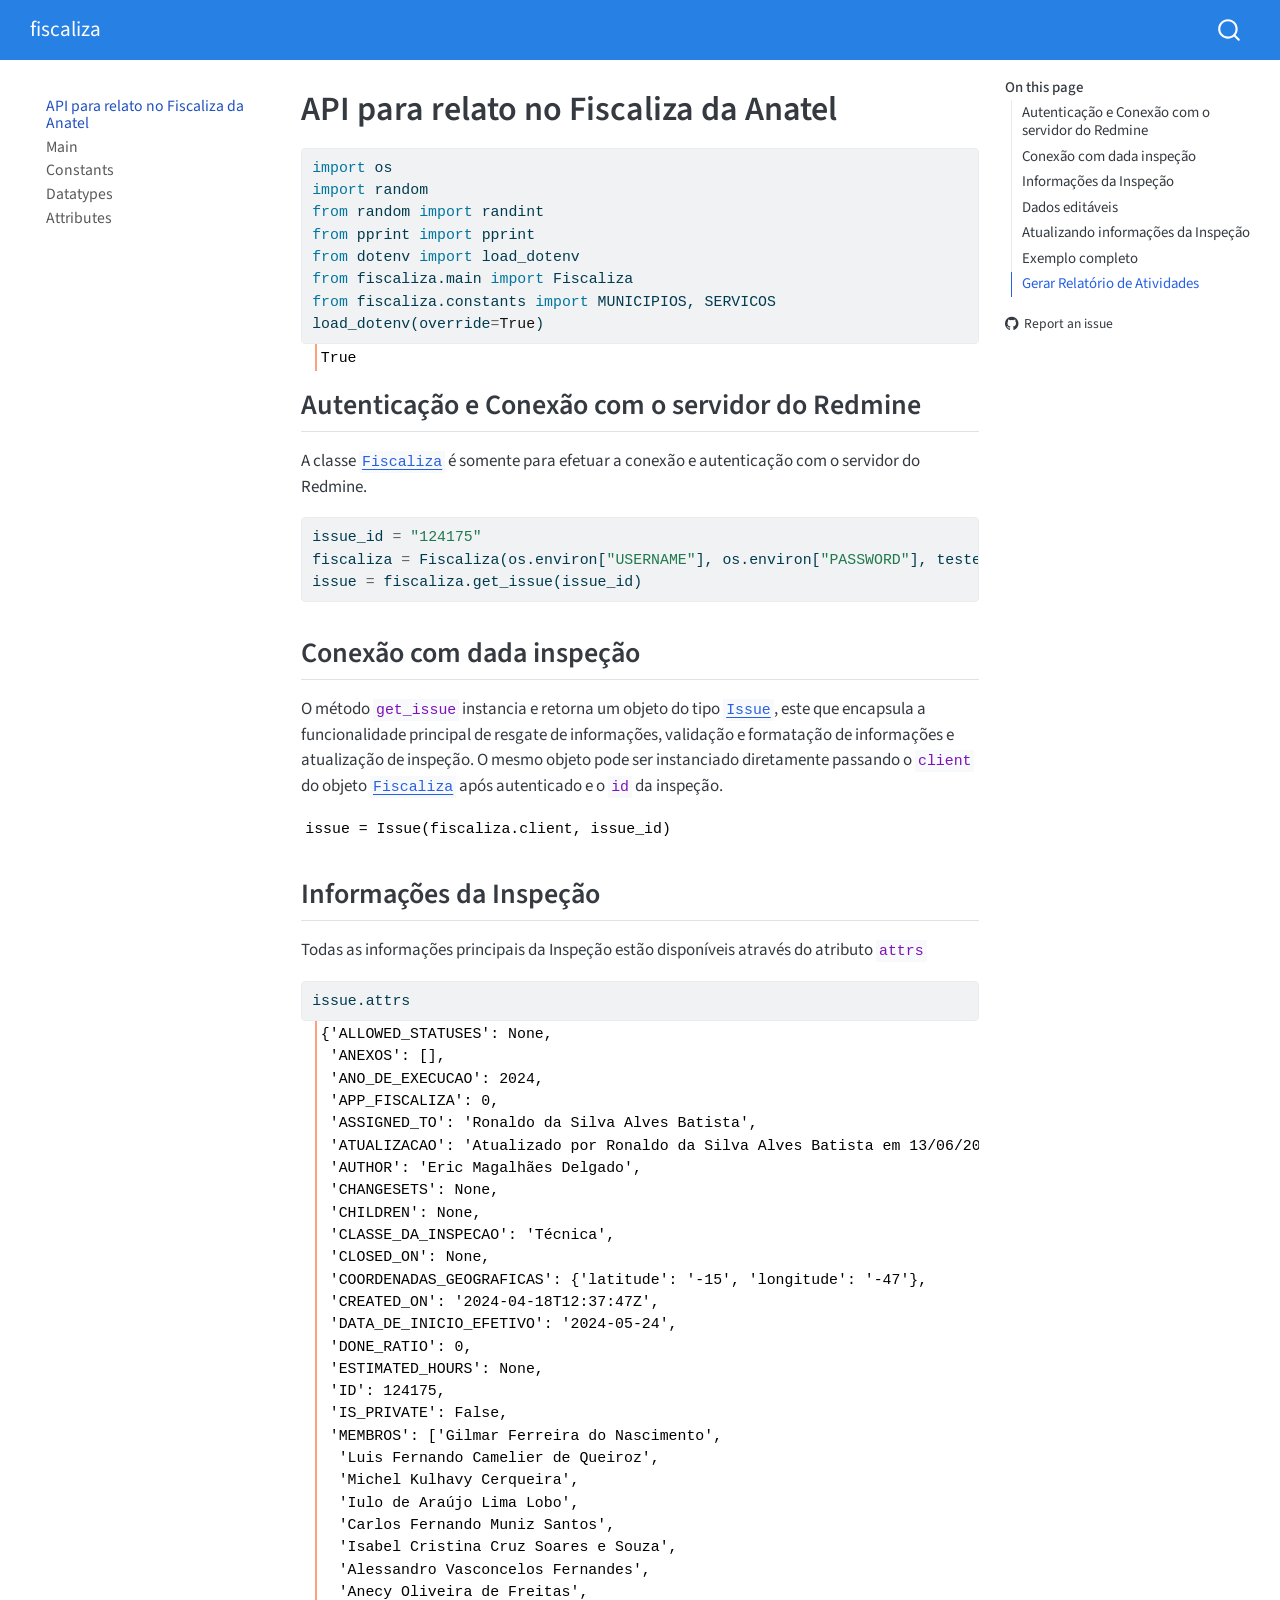
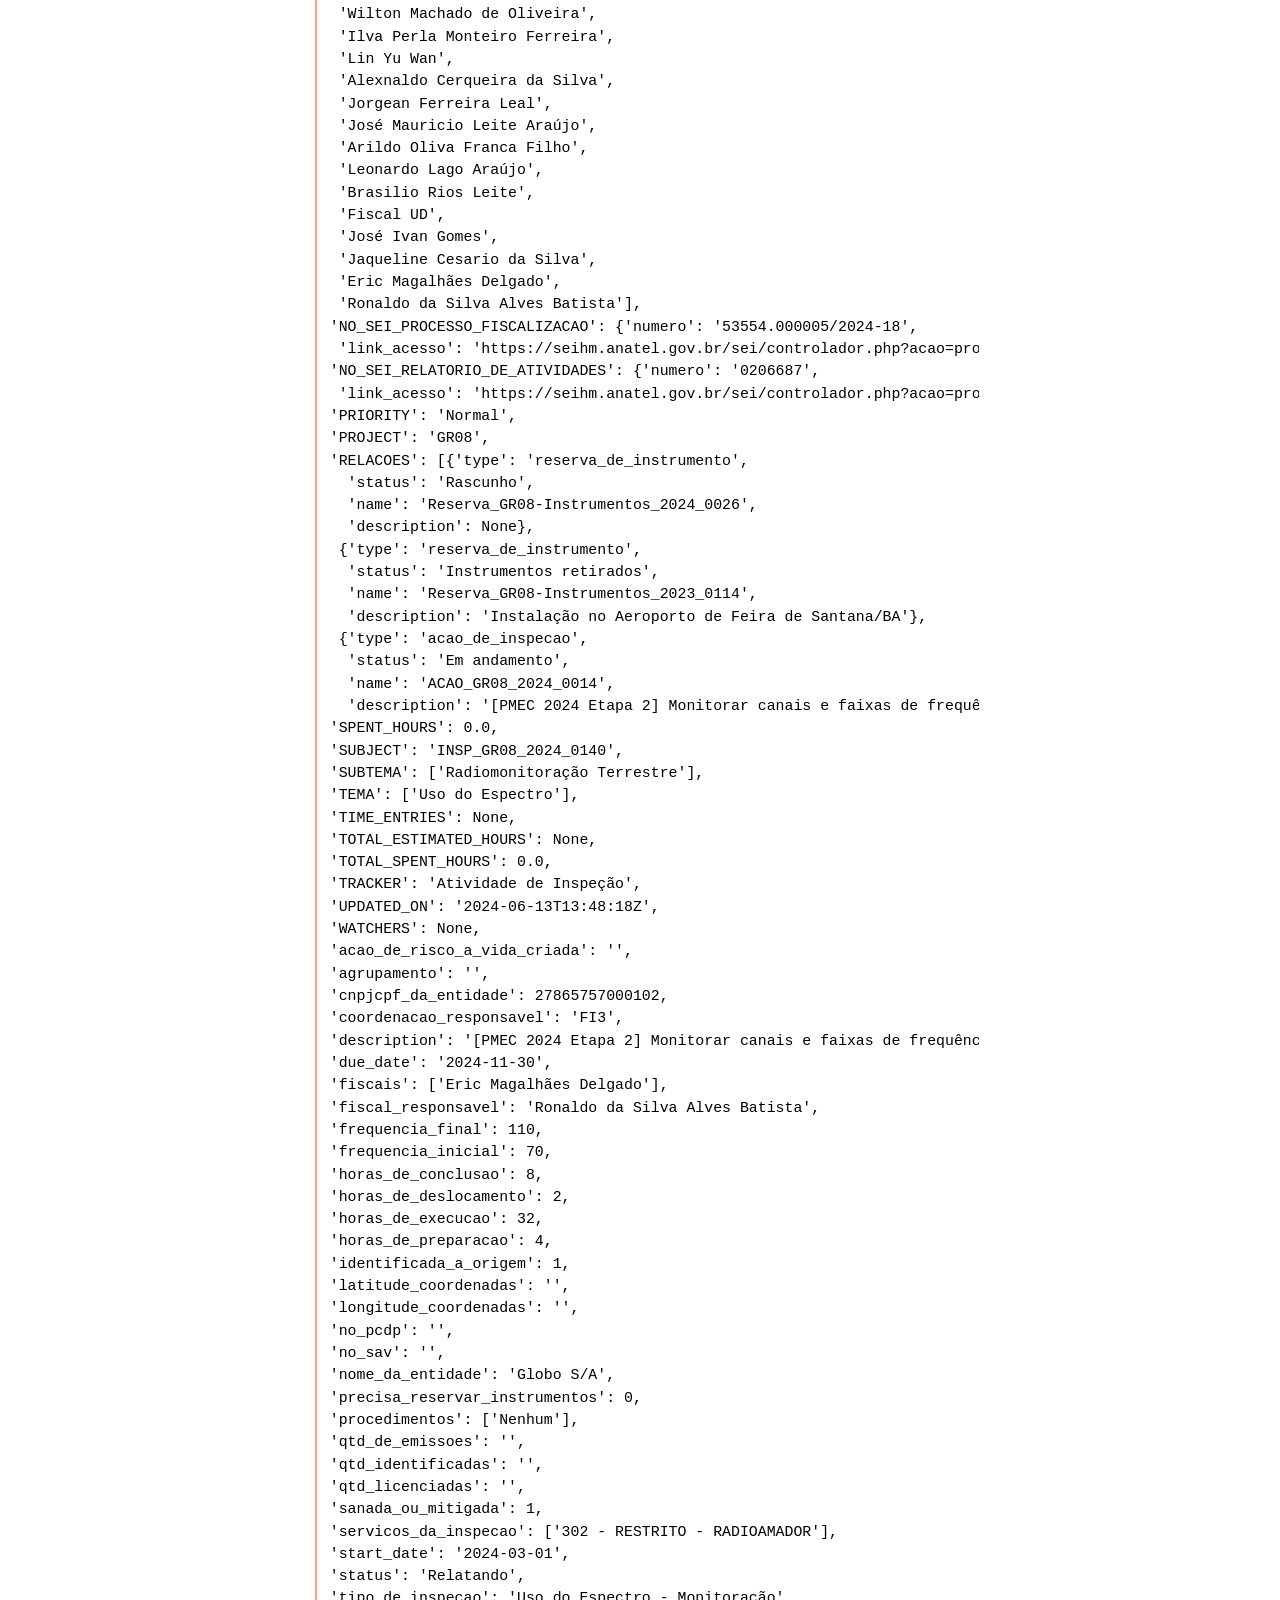
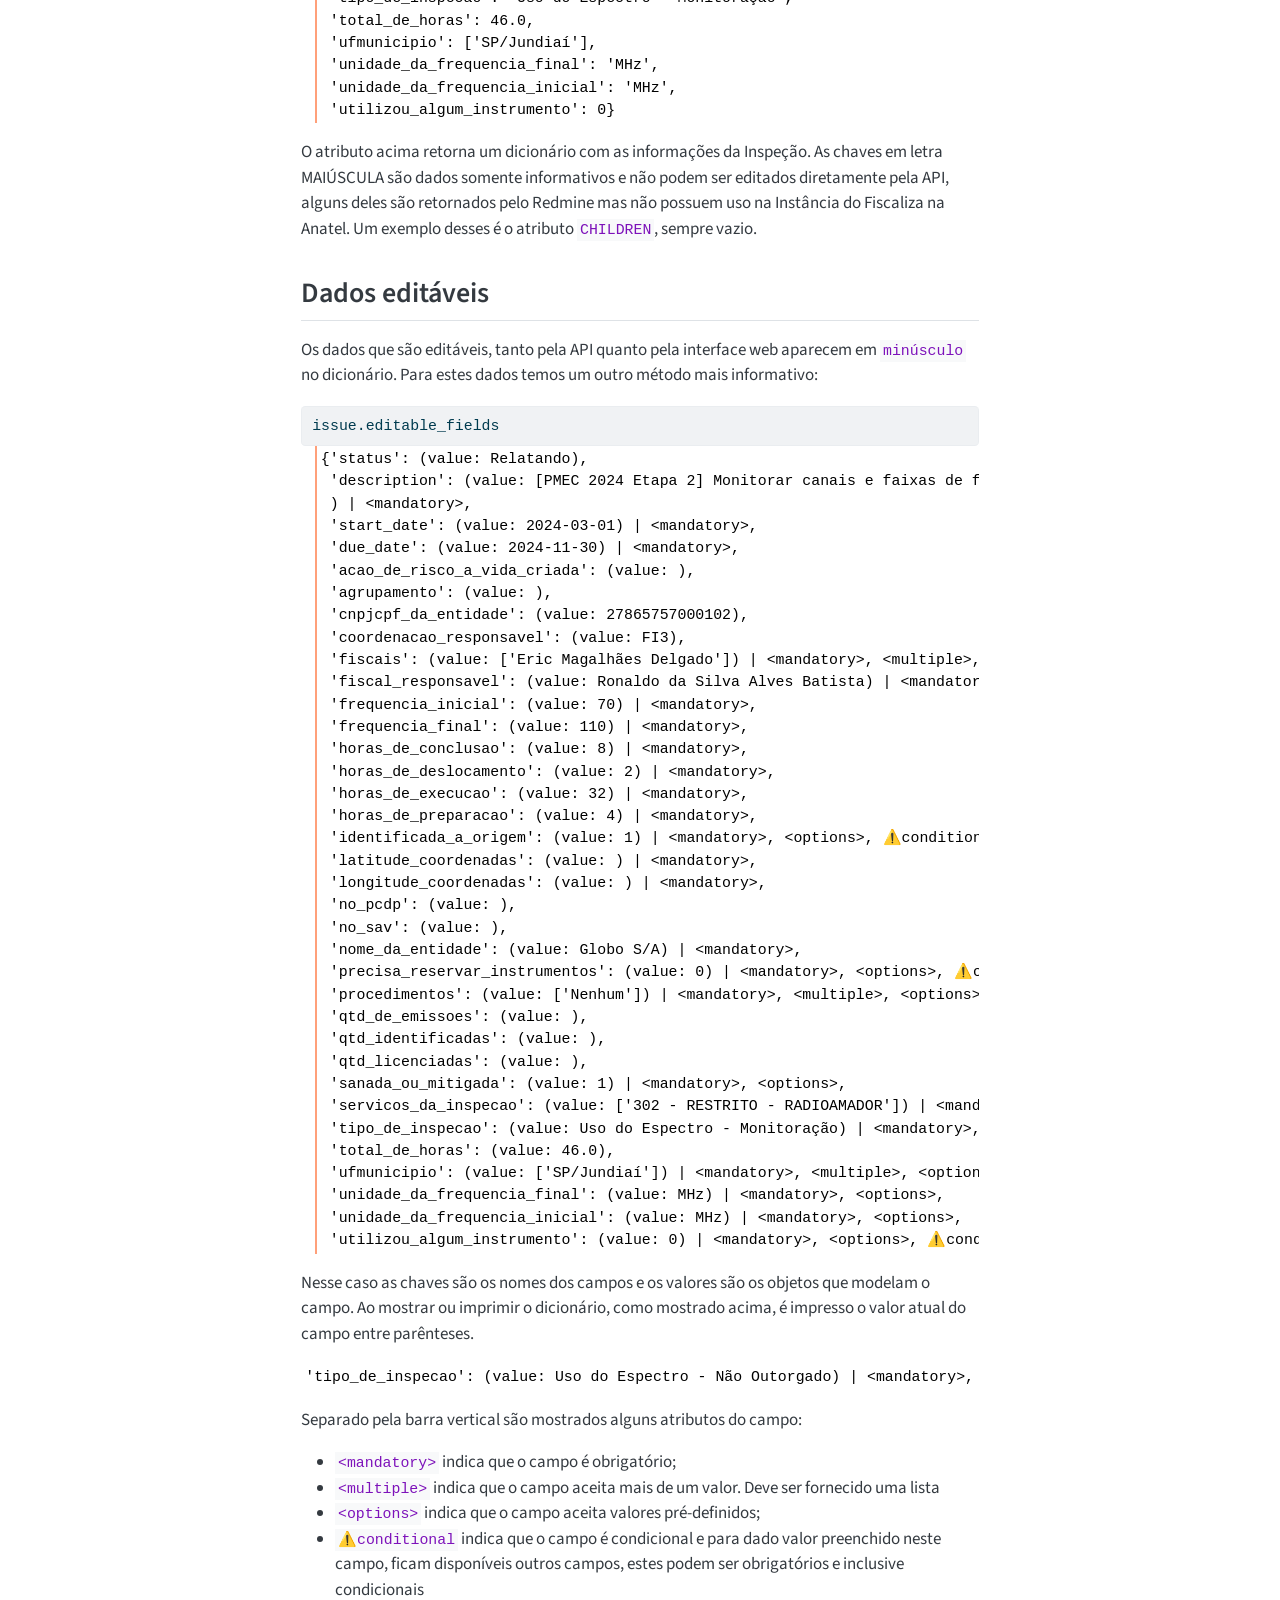
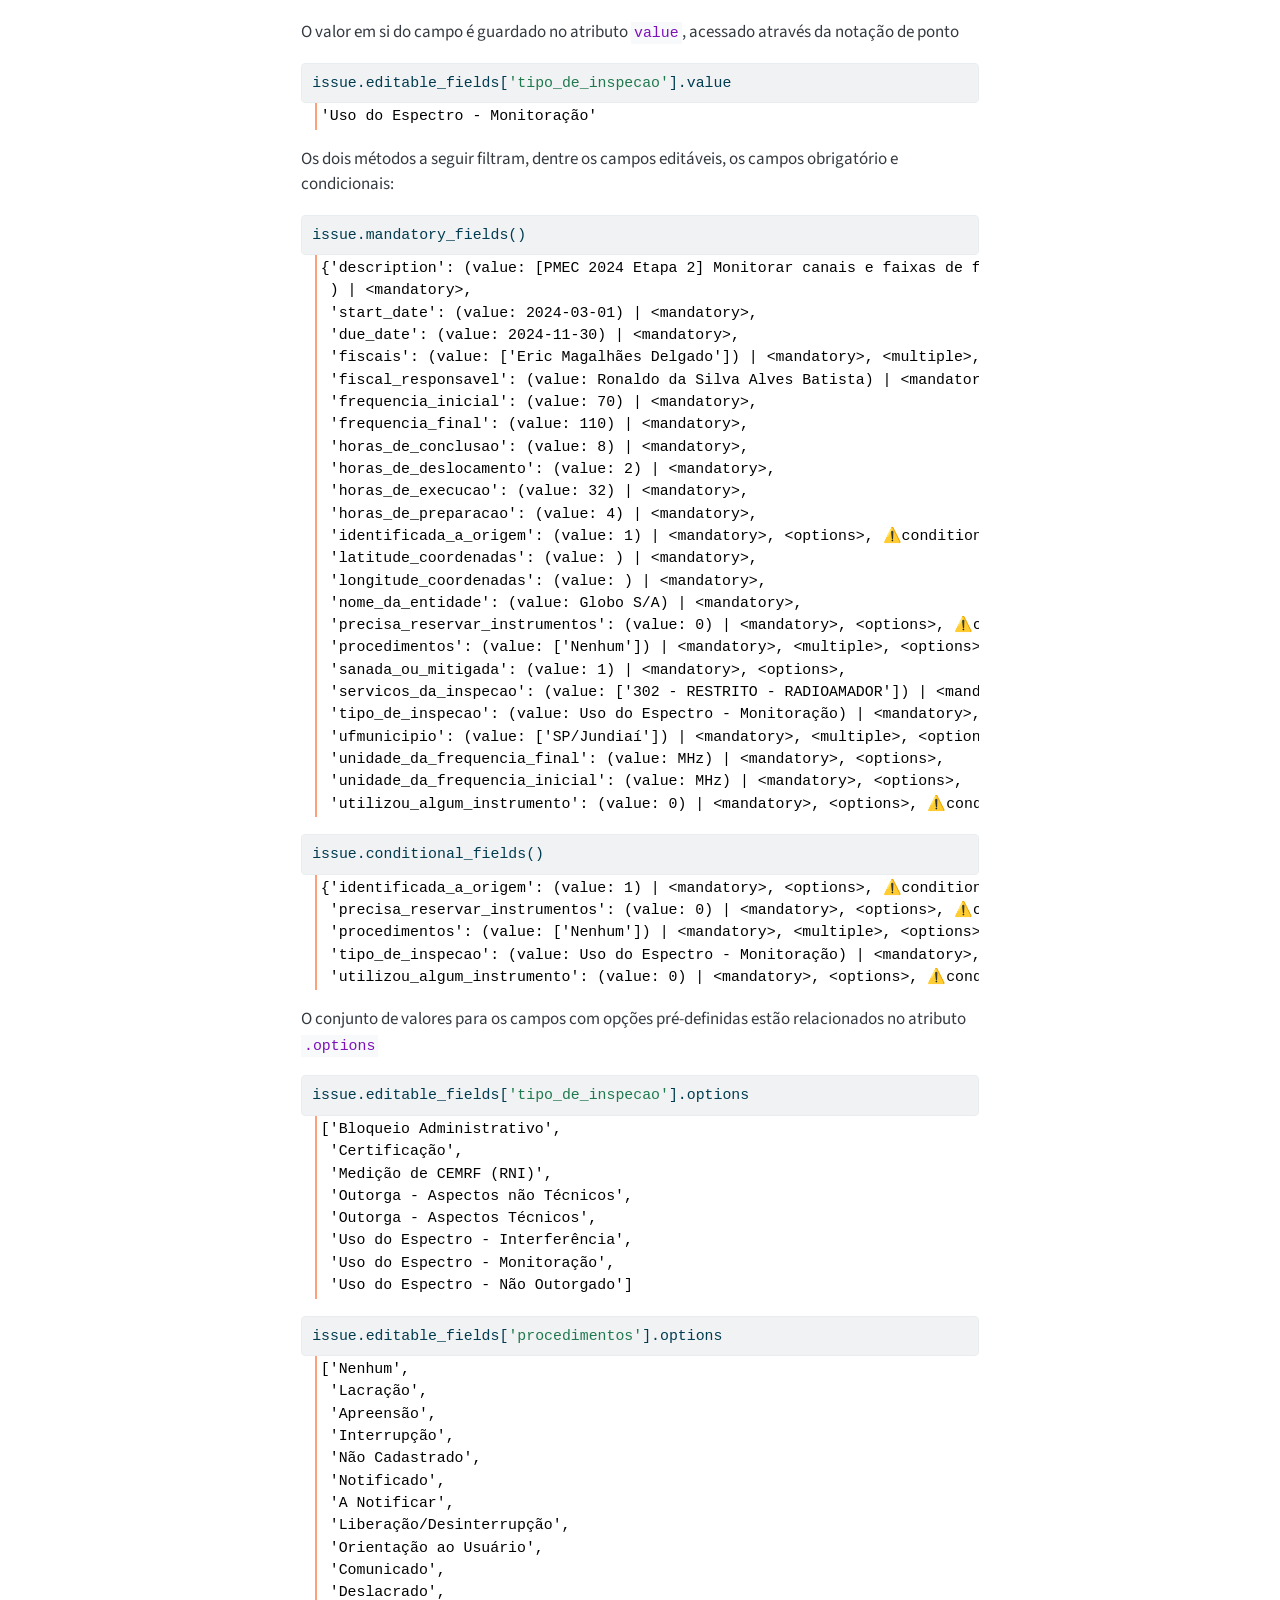
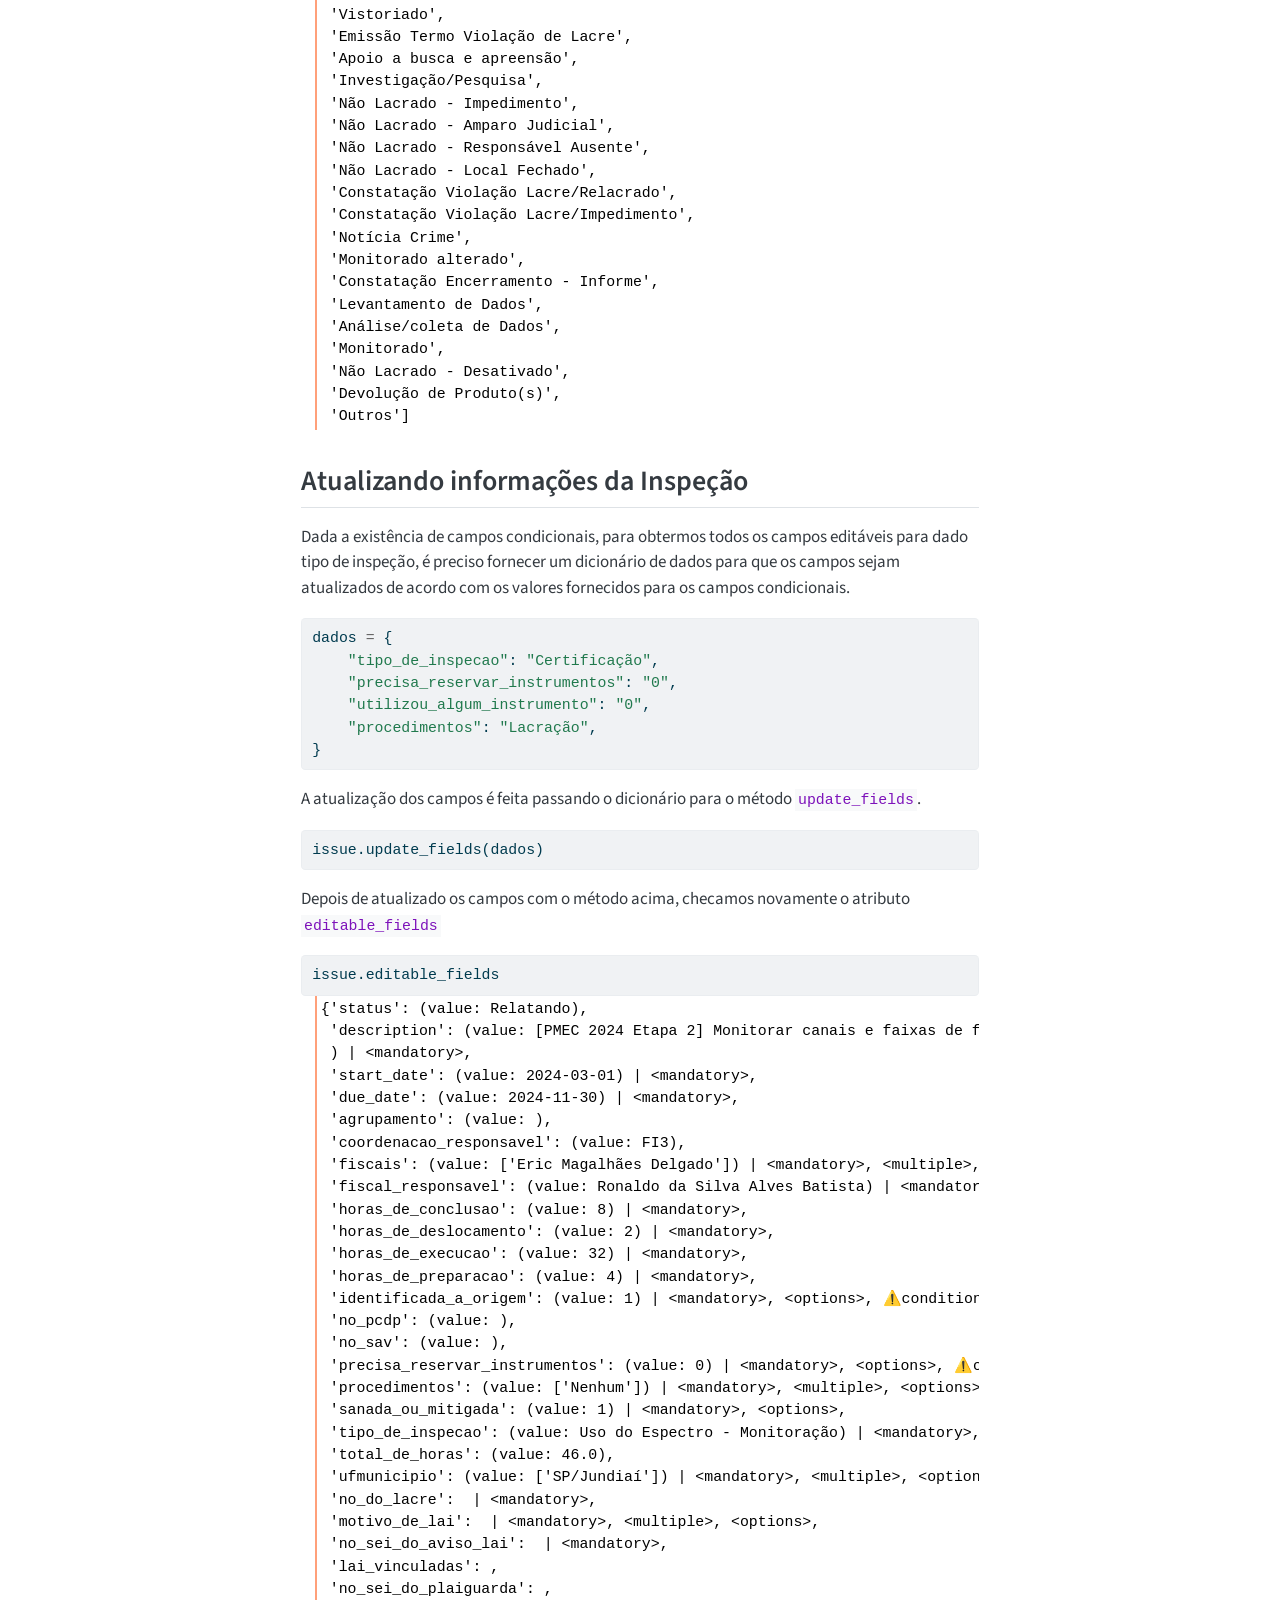
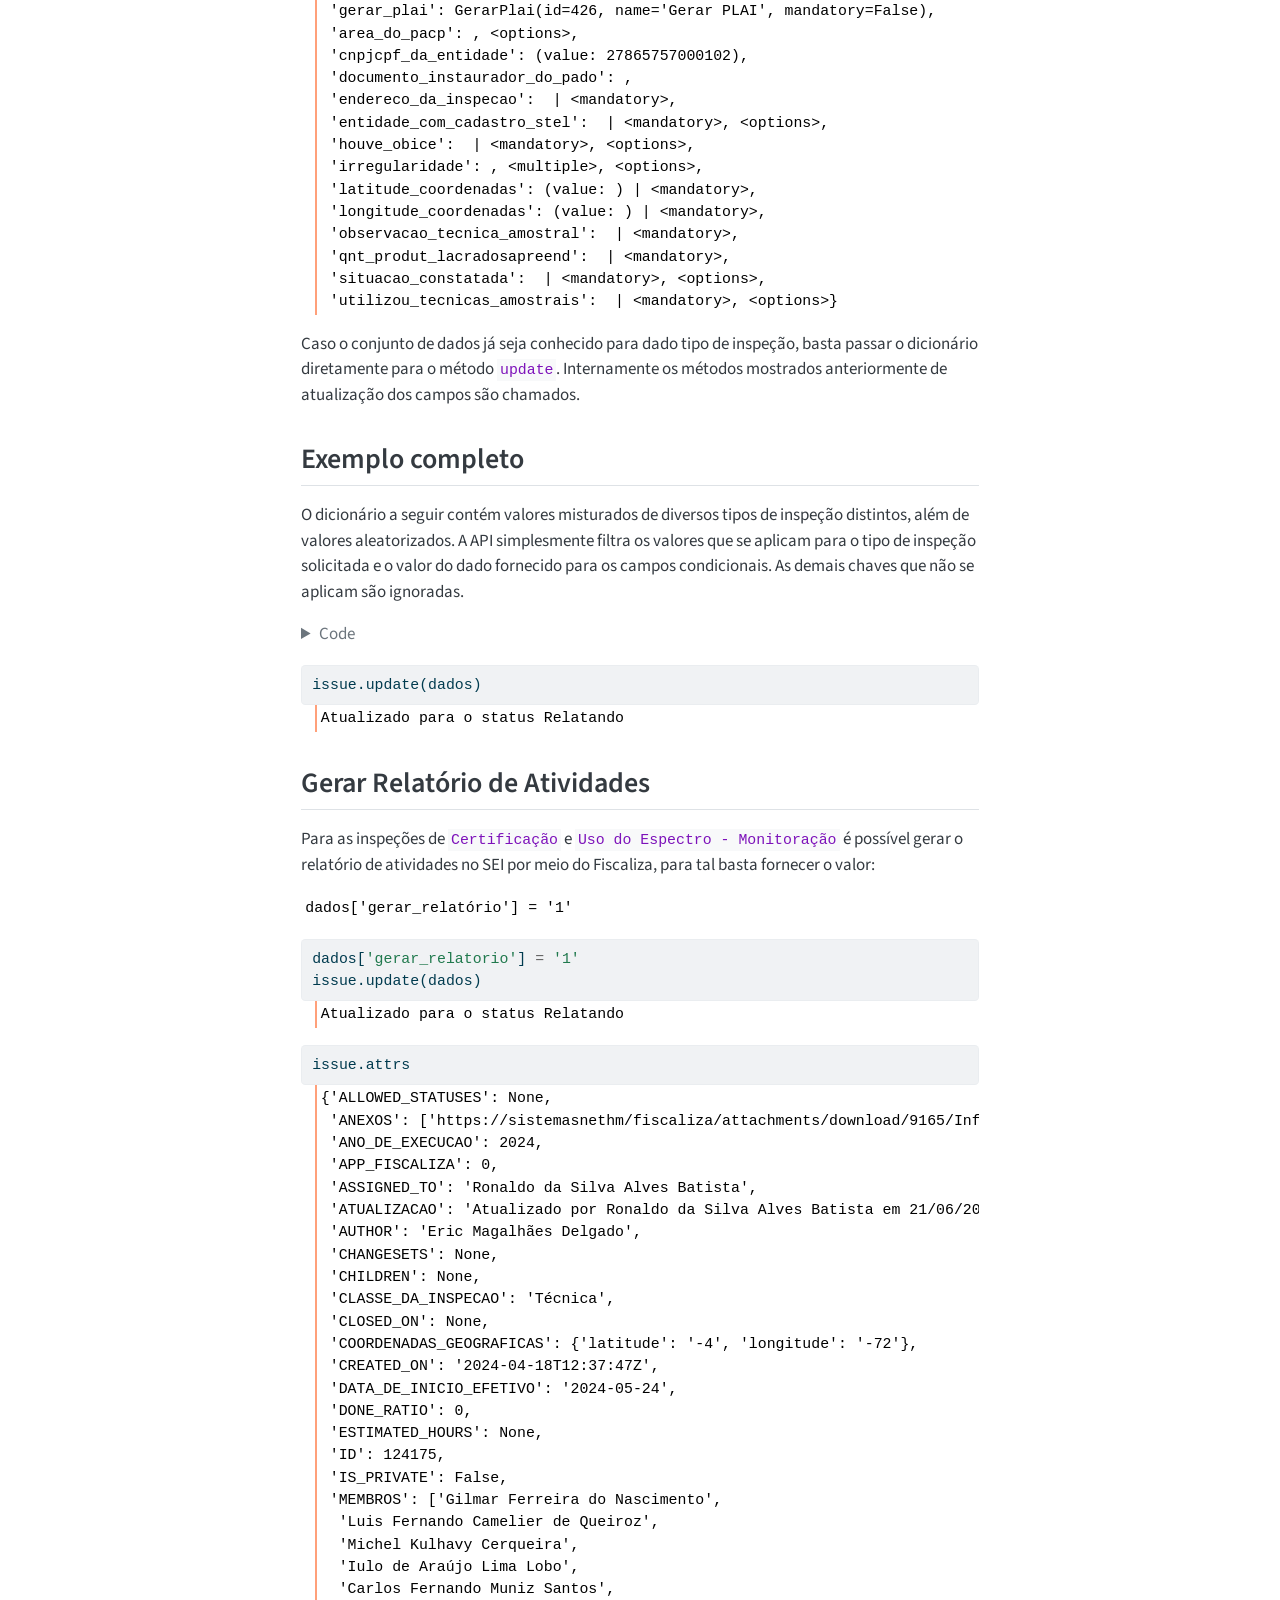
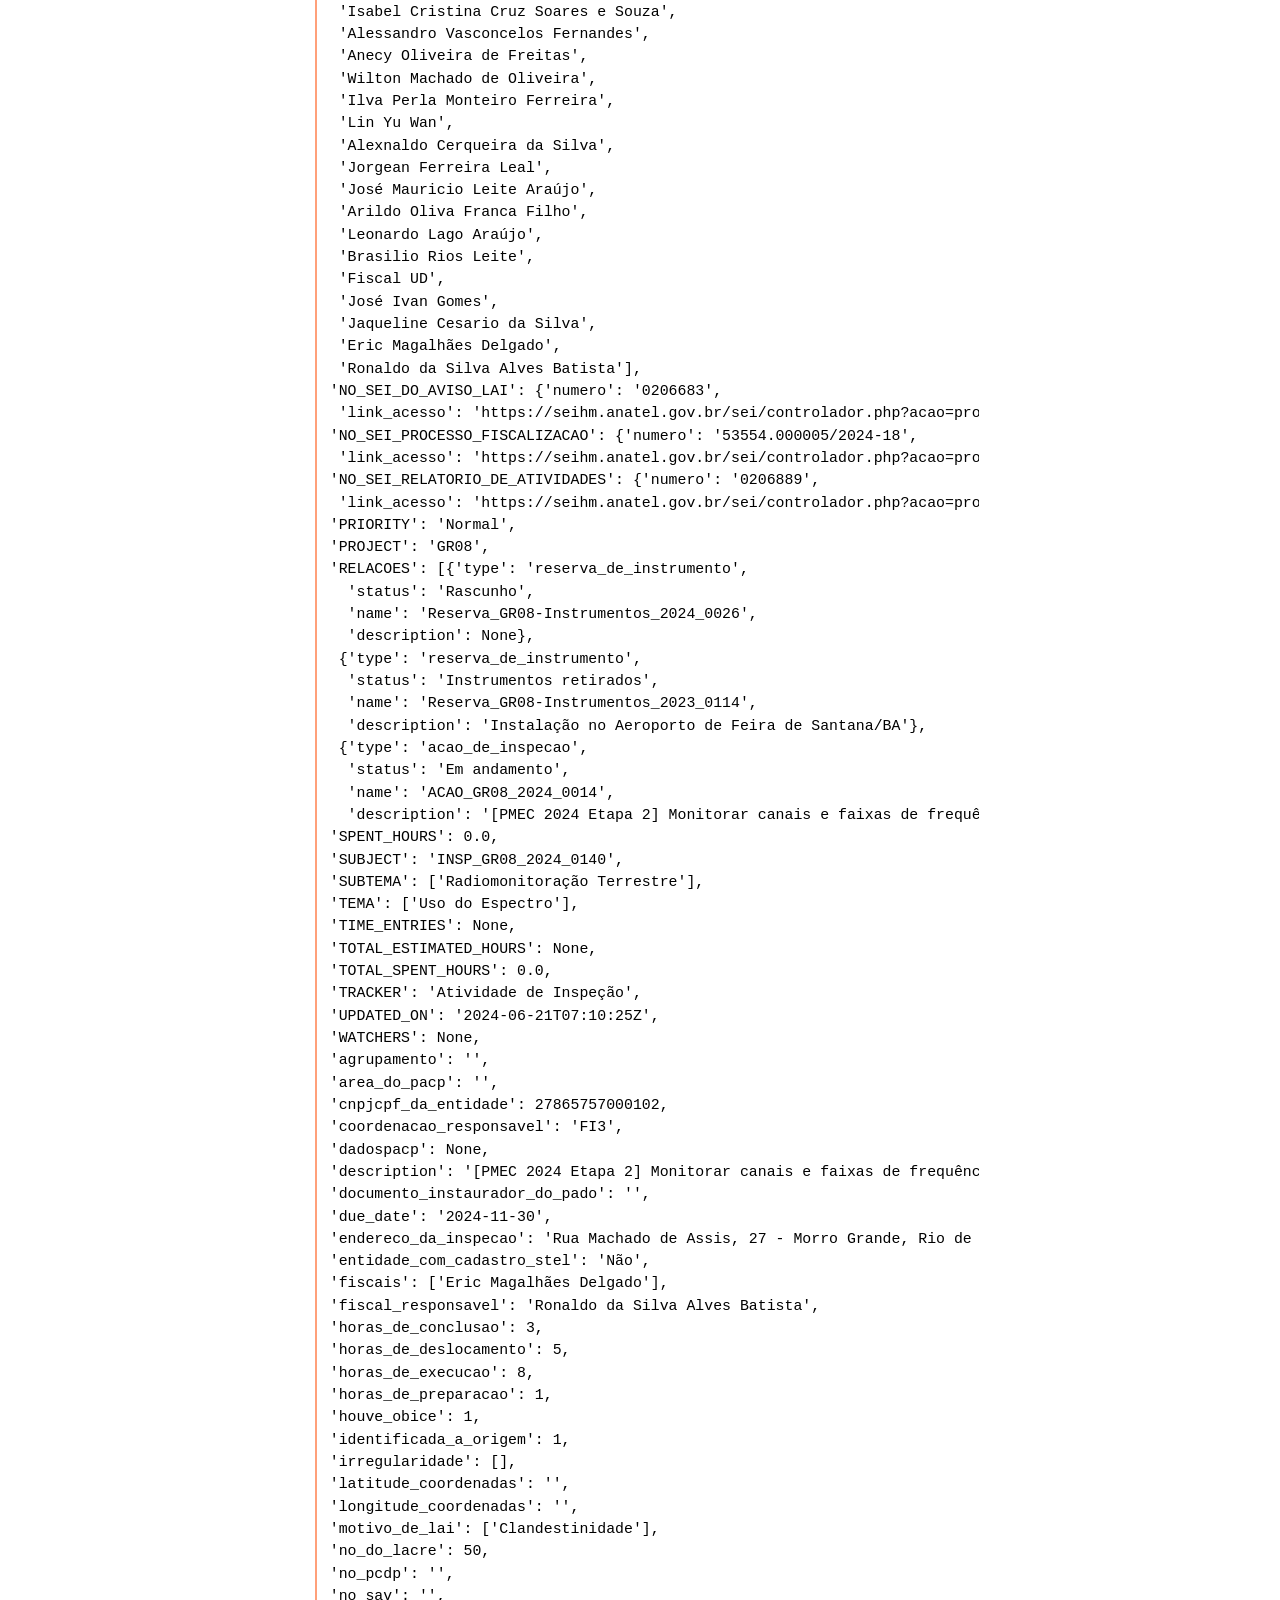
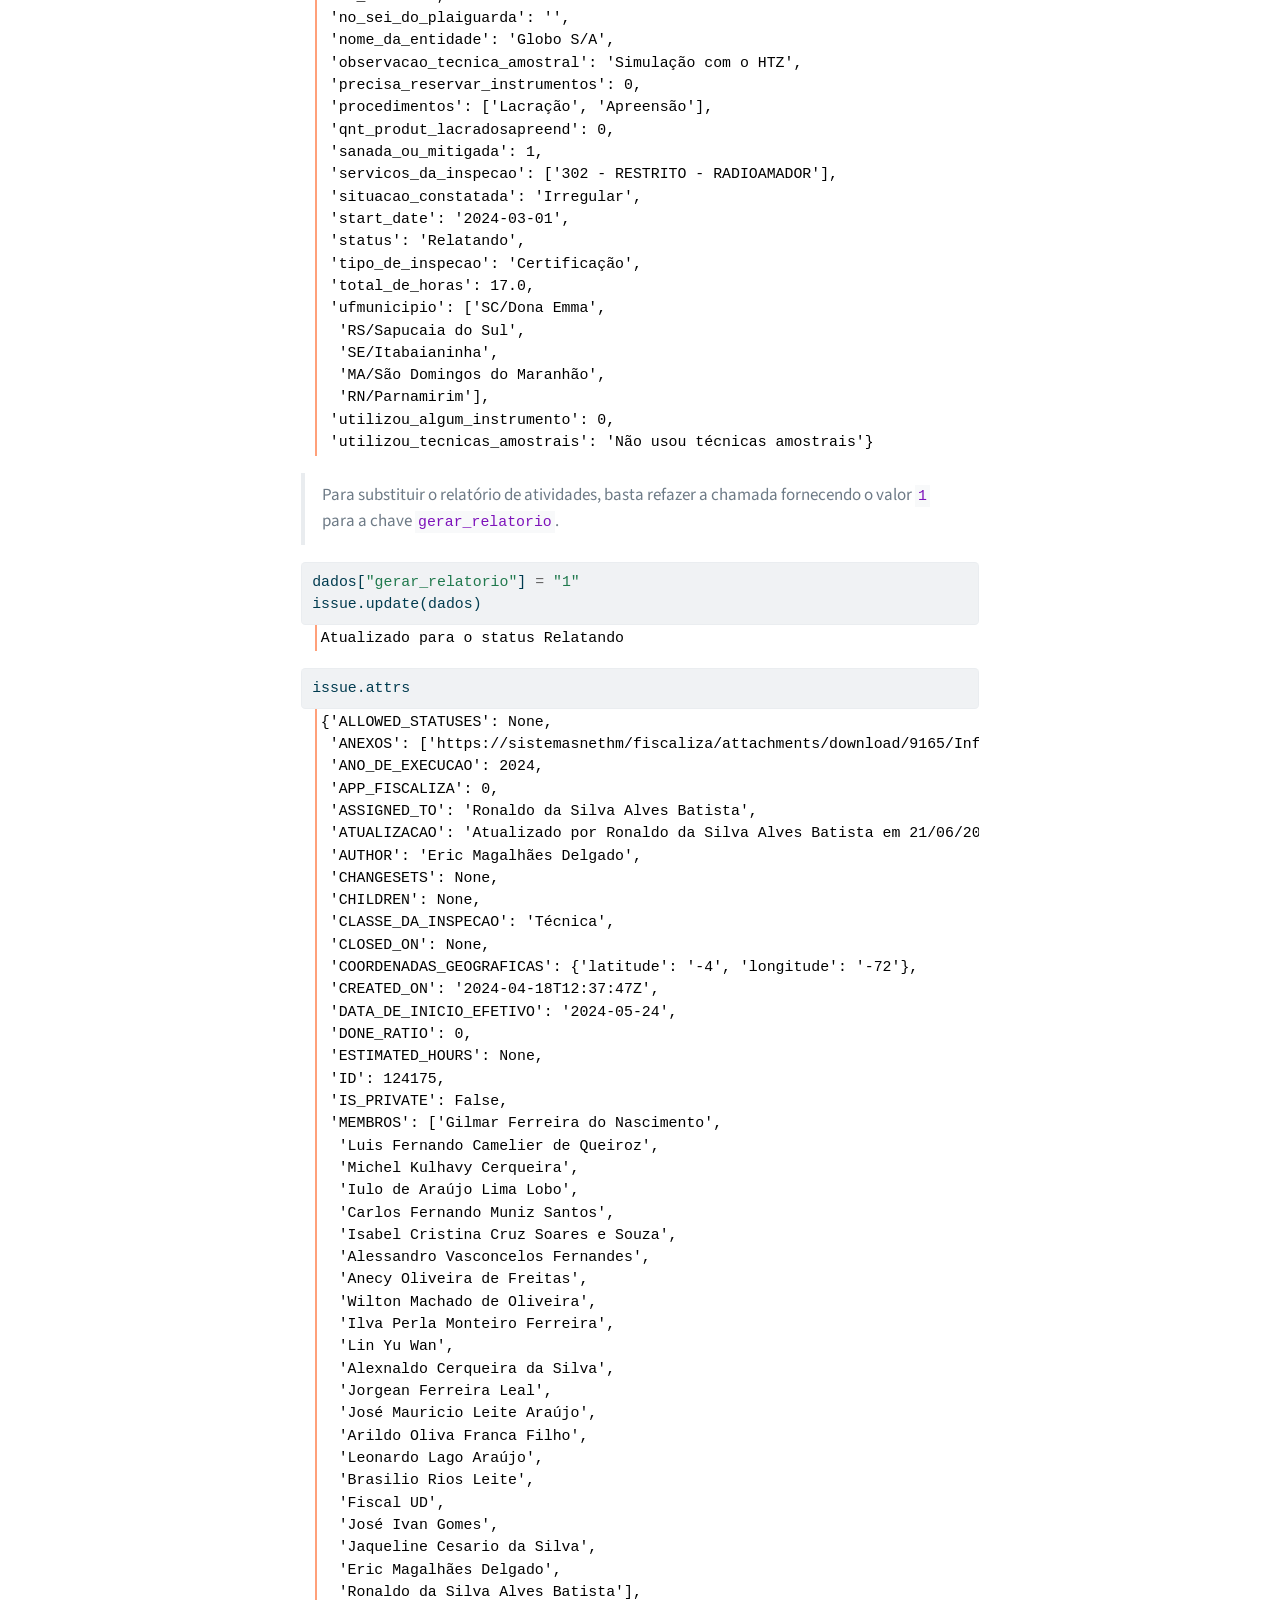
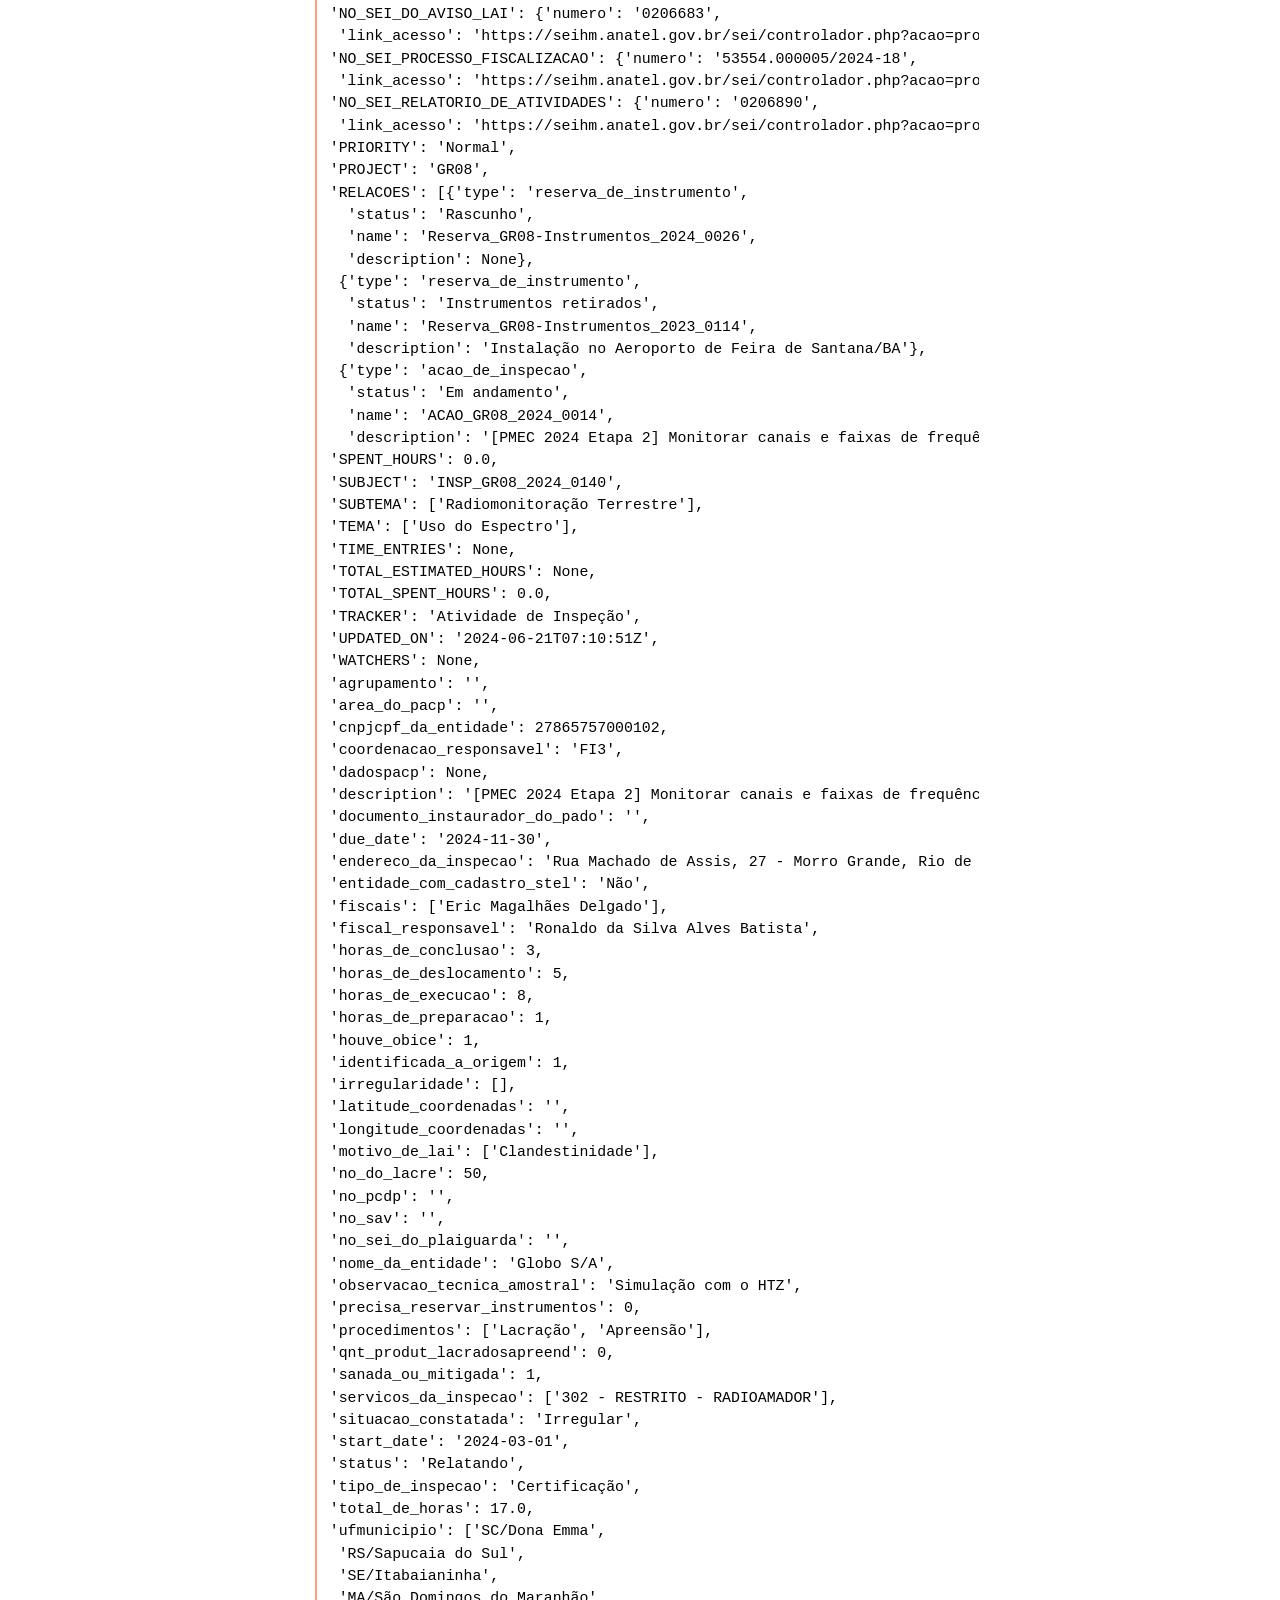
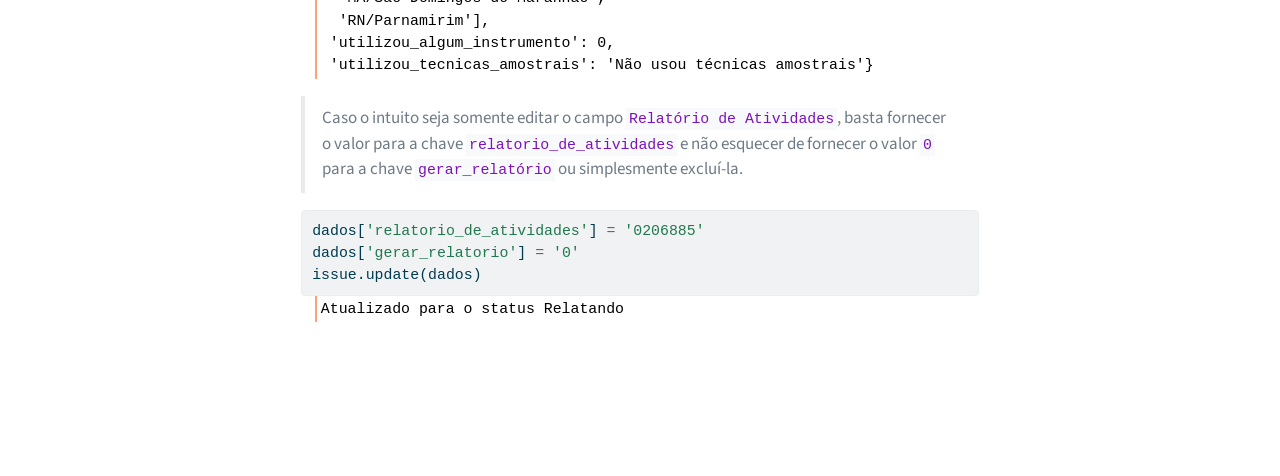
==== index.html @ 13a8c4ee "deploy: 4181edc8ca2b74f42e793a49976c933fa81a06f6" ====
<!DOCTYPE html>
<html xmlns="http://www.w3.org/1999/xhtml" lang="en" xml:lang="en"><head>

<meta charset="utf-8">
<meta name="generator" content="quarto-1.4.557">

<meta name="viewport" content="width=device-width, initial-scale=1.0, user-scalable=yes">


<title>fiscaliza - API para relato no Fiscaliza da Anatel</title>
<style>
code{white-space: pre-wrap;}
span.smallcaps{font-variant: small-caps;}
div.columns{display: flex; gap: min(4vw, 1.5em);}
div.column{flex: auto; overflow-x: auto;}
div.hanging-indent{margin-left: 1.5em; text-indent: -1.5em;}
ul.task-list{list-style: none;}
ul.task-list li input[type="checkbox"] {
  width: 0.8em;
  margin: 0 0.8em 0.2em -1em; /* quarto-specific, see https://github.com/quarto-dev/quarto-cli/issues/4556 */ 
  vertical-align: middle;
}
/* CSS for syntax highlighting */
pre > code.sourceCode { white-space: pre; position: relative; }
pre > code.sourceCode > span { line-height: 1.25; }
pre > code.sourceCode > span:empty { height: 1.2em; }
.sourceCode { overflow: visible; }
code.sourceCode > span { color: inherit; text-decoration: inherit; }
div.sourceCode { margin: 1em 0; }
pre.sourceCode { margin: 0; }
@media screen {
div.sourceCode { overflow: auto; }
}
@media print {
pre > code.sourceCode { white-space: pre-wrap; }
pre > code.sourceCode > span { display: inline-block; text-indent: -5em; padding-left: 5em; }
}
pre.numberSource code
  { counter-reset: source-line 0; }
pre.numberSource code > span
  { position: relative; left: -4em; counter-increment: source-line; }
pre.numberSource code > span > a:first-child::before
  { content: counter(source-line);
    position: relative; left: -1em; text-align: right; vertical-align: baseline;
    border: none; display: inline-block;
    -webkit-touch-callout: none; -webkit-user-select: none;
    -khtml-user-select: none; -moz-user-select: none;
    -ms-user-select: none; user-select: none;
    padding: 0 4px; width: 4em;
  }
pre.numberSource { margin-left: 3em;  padding-left: 4px; }
div.sourceCode
  {   }
@media screen {
pre > code.sourceCode > span > a:first-child::before { text-decoration: underline; }
}
</style>


<script src="site_libs/quarto-nav/quarto-nav.js"></script>
<script src="site_libs/quarto-nav/headroom.min.js"></script>
<script src="site_libs/clipboard/clipboard.min.js"></script>
<script src="site_libs/quarto-search/autocomplete.umd.js"></script>
<script src="site_libs/quarto-search/fuse.min.js"></script>
<script src="site_libs/quarto-search/quarto-search.js"></script>
<meta name="quarto:offset" content="./">
<script src="site_libs/quarto-html/quarto.js"></script>
<script src="site_libs/quarto-html/popper.min.js"></script>
<script src="site_libs/quarto-html/tippy.umd.min.js"></script>
<script src="site_libs/quarto-html/anchor.min.js"></script>
<link href="site_libs/quarto-html/tippy.css" rel="stylesheet">
<link href="site_libs/quarto-html/quarto-syntax-highlighting.css" rel="stylesheet" id="quarto-text-highlighting-styles">
<script src="site_libs/bootstrap/bootstrap.min.js"></script>
<link href="site_libs/bootstrap/bootstrap-icons.css" rel="stylesheet">
<link href="site_libs/bootstrap/bootstrap.min.css" rel="stylesheet" id="quarto-bootstrap" data-mode="light">
<script id="quarto-search-options" type="application/json">{
  "location": "navbar",
  "copy-button": false,
  "collapse-after": 3,
  "panel-placement": "end",
  "type": "overlay",
  "limit": 50,
  "keyboard-shortcut": [
    "f",
    "/",
    "s"
  ],
  "show-item-context": false,
  "language": {
    "search-no-results-text": "No results",
    "search-matching-documents-text": "matching documents",
    "search-copy-link-title": "Copy link to search",
    "search-hide-matches-text": "Hide additional matches",
    "search-more-match-text": "more match in this document",
    "search-more-matches-text": "more matches in this document",
    "search-clear-button-title": "Clear",
    "search-text-placeholder": "",
    "search-detached-cancel-button-title": "Cancel",
    "search-submit-button-title": "Submit",
    "search-label": "Search"
  }
}</script>


<link rel="stylesheet" href="styles.css">
<meta property="og:title" content="fiscaliza - API para relato no Fiscaliza da Anatel">
<meta property="og:description" content="Implementação de API python a instância do Redmine da Anatel: Fiscaliza">
<meta property="og:site_name" content="fiscaliza">
<meta name="twitter:title" content="fiscaliza - API para relato no Fiscaliza da Anatel">
<meta name="twitter:description" content="Implementação de API python a instância do Redmine da Anatel: Fiscaliza">
<meta name="twitter:card" content="summary">
</head>

<body class="nav-sidebar floating nav-fixed">

<div id="quarto-search-results"></div>
  <header id="quarto-header" class="headroom fixed-top">
    <nav class="navbar navbar-expand-lg " data-bs-theme="dark">
      <div class="navbar-container container-fluid">
      <div class="navbar-brand-container mx-auto">
    <a class="navbar-brand" href="./index.html">
    <span class="navbar-title">fiscaliza</span>
    </a>
  </div>
        <div class="quarto-navbar-tools tools-end">
</div>
          <div id="quarto-search" class="" title="Search"></div>
      </div> <!-- /container-fluid -->
    </nav>
  <nav class="quarto-secondary-nav">
    <div class="container-fluid d-flex">
      <button type="button" class="quarto-btn-toggle btn" data-bs-toggle="collapse" data-bs-target=".quarto-sidebar-collapse-item" aria-controls="quarto-sidebar" aria-expanded="false" aria-label="Toggle sidebar navigation" onclick="if (window.quartoToggleHeadroom) { window.quartoToggleHeadroom(); }">
        <i class="bi bi-layout-text-sidebar-reverse"></i>
      </button>
        <nav class="quarto-page-breadcrumbs" aria-label="breadcrumb"><ol class="breadcrumb"><li class="breadcrumb-item"><a href="./index.html">API para relato no Fiscaliza da Anatel</a></li></ol></nav>
        <a class="flex-grow-1" role="button" data-bs-toggle="collapse" data-bs-target=".quarto-sidebar-collapse-item" aria-controls="quarto-sidebar" aria-expanded="false" aria-label="Toggle sidebar navigation" onclick="if (window.quartoToggleHeadroom) { window.quartoToggleHeadroom(); }">      
        </a>
    </div>
  </nav>
</header>
<!-- content -->
<div id="quarto-content" class="quarto-container page-columns page-rows-contents page-layout-article page-navbar">
<!-- sidebar -->
  <nav id="quarto-sidebar" class="sidebar collapse collapse-horizontal quarto-sidebar-collapse-item sidebar-navigation floating overflow-auto">
    <div class="sidebar-menu-container"> 
    <ul class="list-unstyled mt-1">
        <li class="sidebar-item">
  <div class="sidebar-item-container"> 
  <a href="./index.html" class="sidebar-item-text sidebar-link active">
 <span class="menu-text">API para relato no Fiscaliza da Anatel</span></a>
  </div>
</li>
        <li class="sidebar-item">
  <div class="sidebar-item-container"> 
  <a href="./main.html" class="sidebar-item-text sidebar-link">
 <span class="menu-text">Main</span></a>
  </div>
</li>
        <li class="sidebar-item">
  <div class="sidebar-item-container"> 
  <a href="./constants.html" class="sidebar-item-text sidebar-link">
 <span class="menu-text">Constants</span></a>
  </div>
</li>
        <li class="sidebar-item">
  <div class="sidebar-item-container"> 
  <a href="./datatypes.html" class="sidebar-item-text sidebar-link">
 <span class="menu-text">Datatypes</span></a>
  </div>
</li>
        <li class="sidebar-item">
  <div class="sidebar-item-container"> 
  <a href="./attrs.html" class="sidebar-item-text sidebar-link">
 <span class="menu-text">Attributes</span></a>
  </div>
</li>
    </ul>
    </div>
</nav>
<div id="quarto-sidebar-glass" class="quarto-sidebar-collapse-item" data-bs-toggle="collapse" data-bs-target=".quarto-sidebar-collapse-item"></div>
<!-- margin-sidebar -->
    <div id="quarto-margin-sidebar" class="sidebar margin-sidebar">
        <nav id="TOC" role="doc-toc" class="toc-active">
    <h2 id="toc-title">On this page</h2>
   
  <ul>
  <li><a href="#autenticação-e-conexão-com-o-servidor-do-redmine" id="toc-autenticação-e-conexão-com-o-servidor-do-redmine" class="nav-link active" data-scroll-target="#autenticação-e-conexão-com-o-servidor-do-redmine">Autenticação e Conexão com o servidor do Redmine</a></li>
  <li><a href="#conexão-com-dada-inspeção" id="toc-conexão-com-dada-inspeção" class="nav-link" data-scroll-target="#conexão-com-dada-inspeção">Conexão com dada inspeção</a></li>
  <li><a href="#informações-da-inspeção" id="toc-informações-da-inspeção" class="nav-link" data-scroll-target="#informações-da-inspeção">Informações da Inspeção</a></li>
  <li><a href="#dados-editáveis" id="toc-dados-editáveis" class="nav-link" data-scroll-target="#dados-editáveis">Dados editáveis</a></li>
  <li><a href="#atualizando-informações-da-inspeção" id="toc-atualizando-informações-da-inspeção" class="nav-link" data-scroll-target="#atualizando-informações-da-inspeção">Atualizando informações da Inspeção</a></li>
  <li><a href="#exemplo-completo" id="toc-exemplo-completo" class="nav-link" data-scroll-target="#exemplo-completo">Exemplo completo</a></li>
  <li><a href="#gerar-relatório-de-atividades" id="toc-gerar-relatório-de-atividades" class="nav-link" data-scroll-target="#gerar-relatório-de-atividades">Gerar Relatório de Atividades</a></li>
  </ul>
<div class="toc-actions"><ul><li><a href="https://github.com/InovaFiscaliza/fiscaliza/issues/new" class="toc-action"><i class="bi bi-github"></i>Report an issue</a></li></ul></div></nav>
    </div>
<!-- main -->
<main class="content" id="quarto-document-content">

<header id="title-block-header" class="quarto-title-block default">
<div class="quarto-title">
<h1 class="title">API para relato no Fiscaliza da Anatel</h1>
</div>



<div class="quarto-title-meta">

    
  
    
  </div>
  


</header>


<!-- WARNING: THIS FILE WAS AUTOGENERATED! DO NOT EDIT! -->
<div id="cell-2" class="cell">
<div class="sourceCode cell-code" id="cb1"><pre class="sourceCode python code-with-copy"><code class="sourceCode python"><span id="cb1-1"><a href="#cb1-1" aria-hidden="true" tabindex="-1"></a><span class="im">import</span> os</span>
<span id="cb1-2"><a href="#cb1-2" aria-hidden="true" tabindex="-1"></a><span class="im">import</span> random</span>
<span id="cb1-3"><a href="#cb1-3" aria-hidden="true" tabindex="-1"></a><span class="im">from</span> random <span class="im">import</span> randint</span>
<span id="cb1-4"><a href="#cb1-4" aria-hidden="true" tabindex="-1"></a><span class="im">from</span> pprint <span class="im">import</span> pprint</span>
<span id="cb1-5"><a href="#cb1-5" aria-hidden="true" tabindex="-1"></a><span class="im">from</span> dotenv <span class="im">import</span> load_dotenv</span>
<span id="cb1-6"><a href="#cb1-6" aria-hidden="true" tabindex="-1"></a><span class="im">from</span> fiscaliza.main <span class="im">import</span> Fiscaliza</span>
<span id="cb1-7"><a href="#cb1-7" aria-hidden="true" tabindex="-1"></a><span class="im">from</span> fiscaliza.constants <span class="im">import</span> MUNICIPIOS, SERVICOS</span>
<span id="cb1-8"><a href="#cb1-8" aria-hidden="true" tabindex="-1"></a>load_dotenv(override<span class="op">=</span><span class="va">True</span>)</span></code><button title="Copy to Clipboard" class="code-copy-button"><i class="bi"></i></button></pre></div>
<div class="cell-output cell-output-display">
<pre><code>True</code></pre>
</div>
</div>
<section id="autenticação-e-conexão-com-o-servidor-do-redmine" class="level2">
<h2 class="anchored" data-anchor-id="autenticação-e-conexão-com-o-servidor-do-redmine">Autenticação e Conexão com o servidor do Redmine</h2>
<p>A classe <a href="https://InovaFiscaliza.github.io/fiscaliza/main.html#fiscaliza"><code>Fiscaliza</code></a> é somente para efetuar a conexão e autenticação com o servidor do Redmine.</p>
<div id="cell-4" class="cell">
<div class="sourceCode cell-code" id="cb3"><pre class="sourceCode python code-with-copy"><code class="sourceCode python"><span id="cb3-1"><a href="#cb3-1" aria-hidden="true" tabindex="-1"></a>issue_id <span class="op">=</span> <span class="st">"124175"</span></span>
<span id="cb3-2"><a href="#cb3-2" aria-hidden="true" tabindex="-1"></a>fiscaliza <span class="op">=</span> Fiscaliza(os.environ[<span class="st">"USERNAME"</span>], os.environ[<span class="st">"PASSWORD"</span>], teste<span class="op">=</span><span class="va">True</span>)</span>
<span id="cb3-3"><a href="#cb3-3" aria-hidden="true" tabindex="-1"></a>issue <span class="op">=</span> fiscaliza.get_issue(issue_id)</span></code><button title="Copy to Clipboard" class="code-copy-button"><i class="bi"></i></button></pre></div>
</div>
</section>
<section id="conexão-com-dada-inspeção" class="level2">
<h2 class="anchored" data-anchor-id="conexão-com-dada-inspeção">Conexão com dada inspeção</h2>
<p>O método <code>get_issue</code> instancia e retorna um objeto do tipo <a href="https://InovaFiscaliza.github.io/fiscaliza/main.html#issue"><code>Issue</code></a>, este que encapsula a funcionalidade principal de resgate de informações, validação e formatação de informações e atualização de inspeção. O mesmo objeto pode ser instanciado diretamente passando o <code>client</code> do objeto <a href="https://InovaFiscaliza.github.io/fiscaliza/main.html#fiscaliza"><code>Fiscaliza</code></a> após autenticado e o <code>id</code> da inspeção.</p>
<pre><code>issue = Issue(fiscaliza.client, issue_id)</code></pre>
</section>
<section id="informações-da-inspeção" class="level2">
<h2 class="anchored" data-anchor-id="informações-da-inspeção">Informações da Inspeção</h2>
<p>Todas as informações principais da Inspeção estão disponíveis através do atributo <code>attrs</code></p>
<div id="cell-7" class="cell">
<div class="sourceCode cell-code" id="cb5"><pre class="sourceCode python code-with-copy"><code class="sourceCode python"><span id="cb5-1"><a href="#cb5-1" aria-hidden="true" tabindex="-1"></a>issue.attrs</span></code><button title="Copy to Clipboard" class="code-copy-button"><i class="bi"></i></button></pre></div>
<div class="cell-output cell-output-display">
<pre><code>{'ALLOWED_STATUSES': None,
 'ANEXOS': [],
 'ANO_DE_EXECUCAO': 2024,
 'APP_FISCALIZA': 0,
 'ASSIGNED_TO': 'Ronaldo da Silva Alves Batista',
 'ATUALIZACAO': 'Atualizado por Ronaldo da Silva Alves Batista em 13/06/2024 às 10:48:19',
 'AUTHOR': 'Eric Magalhães Delgado',
 'CHANGESETS': None,
 'CHILDREN': None,
 'CLASSE_DA_INSPECAO': 'Técnica',
 'CLOSED_ON': None,
 'COORDENADAS_GEOGRAFICAS': {'latitude': '-15', 'longitude': '-47'},
 'CREATED_ON': '2024-04-18T12:37:47Z',
 'DATA_DE_INICIO_EFETIVO': '2024-05-24',
 'DONE_RATIO': 0,
 'ESTIMATED_HOURS': None,
 'ID': 124175,
 'IS_PRIVATE': False,
 'MEMBROS': ['Gilmar Ferreira do Nascimento',
  'Luis Fernando Camelier de Queiroz',
  'Michel Kulhavy Cerqueira',
  'Iulo de Araújo Lima Lobo',
  'Carlos Fernando Muniz Santos',
  'Isabel Cristina Cruz Soares e Souza',
  'Alessandro Vasconcelos Fernandes',
  'Anecy Oliveira de Freitas',
  'Wilton Machado de Oliveira',
  'Ilva Perla Monteiro Ferreira',
  'Lin Yu Wan',
  'Alexnaldo Cerqueira da Silva',
  'Jorgean Ferreira Leal',
  'José Mauricio Leite Araújo',
  'Arildo Oliva Franca Filho',
  'Leonardo Lago Araújo',
  'Brasilio Rios Leite',
  'Fiscal UD',
  'José Ivan Gomes',
  'Jaqueline Cesario da Silva',
  'Eric Magalhães Delgado',
  'Ronaldo da Silva Alves Batista'],
 'NO_SEI_PROCESSO_FISCALIZACAO': {'numero': '53554.000005/2024-18',
  'link_acesso': 'https://seihm.anatel.gov.br/sei/controlador.php?acao=procedimento_trabalhar&amp;id_procedimento=1982134'},
 'NO_SEI_RELATORIO_DE_ATIVIDADES': {'numero': '0206687',
  'link_acesso': 'https://seihm.anatel.gov.br/sei/controlador.php?acao=procedimento_trabalhar&amp;id_procedimento=1982134&amp;id_documento=1982755'},
 'PRIORITY': 'Normal',
 'PROJECT': 'GR08',
 'RELACOES': [{'type': 'reserva_de_instrumento',
   'status': 'Rascunho',
   'name': 'Reserva_GR08-Instrumentos_2024_0026',
   'description': None},
  {'type': 'reserva_de_instrumento',
   'status': 'Instrumentos retirados',
   'name': 'Reserva_GR08-Instrumentos_2023_0114',
   'description': 'Instalação no Aeroporto de Feira de Santana/BA'},
  {'type': 'acao_de_inspecao',
   'status': 'Em andamento',
   'name': 'ACAO_GR08_2024_0014',
   'description': '[PMEC 2024 Etapa 2] Monitorar canais e faixas de frequências relacionados às aplicações críticas (como, por exemplo, radionavegação e radiocomunicação aeronáutica e canais de emergência) na forma a ser estabelecida no Plano de Ação de Fiscalização.\r\n'}],
 'SPENT_HOURS': 0.0,
 'SUBJECT': 'INSP_GR08_2024_0140',
 'SUBTEMA': ['Radiomonitoração Terrestre'],
 'TEMA': ['Uso do Espectro'],
 'TIME_ENTRIES': None,
 'TOTAL_ESTIMATED_HOURS': None,
 'TOTAL_SPENT_HOURS': 0.0,
 'TRACKER': 'Atividade de Inspeção',
 'UPDATED_ON': '2024-06-13T13:48:18Z',
 'WATCHERS': None,
 'acao_de_risco_a_vida_criada': '',
 'agrupamento': '',
 'cnpjcpf_da_entidade': 27865757000102,
 'coordenacao_responsavel': 'FI3',
 'description': '[PMEC 2024 Etapa 2] Monitorar canais e faixas de frequências relacionados às aplicações críticas (como, por exemplo, radionavegação e radiocomunicação aeronáutica e canais de emergência) na forma a ser estabelecida no Plano de Ação de Fiscalização.\r\n',
 'due_date': '2024-11-30',
 'fiscais': ['Eric Magalhães Delgado'],
 'fiscal_responsavel': 'Ronaldo da Silva Alves Batista',
 'frequencia_final': 110,
 'frequencia_inicial': 70,
 'horas_de_conclusao': 8,
 'horas_de_deslocamento': 2,
 'horas_de_execucao': 32,
 'horas_de_preparacao': 4,
 'identificada_a_origem': 1,
 'latitude_coordenadas': '',
 'longitude_coordenadas': '',
 'no_pcdp': '',
 'no_sav': '',
 'nome_da_entidade': 'Globo S/A',
 'precisa_reservar_instrumentos': 0,
 'procedimentos': ['Nenhum'],
 'qtd_de_emissoes': '',
 'qtd_identificadas': '',
 'qtd_licenciadas': '',
 'sanada_ou_mitigada': 1,
 'servicos_da_inspecao': ['302 - RESTRITO - RADIOAMADOR'],
 'start_date': '2024-03-01',
 'status': 'Relatando',
 'tipo_de_inspecao': 'Uso do Espectro - Monitoração',
 'total_de_horas': 46.0,
 'ufmunicipio': ['SP/Jundiaí'],
 'unidade_da_frequencia_final': 'MHz',
 'unidade_da_frequencia_inicial': 'MHz',
 'utilizou_algum_instrumento': 0}</code></pre>
</div>
</div>
<p>O atributo acima retorna um dicionário com as informações da Inspeção. As chaves em letra MAIÚSCULA são dados somente informativos e não podem ser editados diretamente pela API, alguns deles são retornados pelo Redmine mas não possuem uso na Instância do Fiscaliza na Anatel. Um exemplo desses é o atributo <code>CHILDREN</code>, sempre vazio.</p>
</section>
<section id="dados-editáveis" class="level2">
<h2 class="anchored" data-anchor-id="dados-editáveis">Dados editáveis</h2>
<p>Os dados que são editáveis, tanto pela API quanto pela interface web aparecem em <code>minúsculo</code> no dicionário. Para estes dados temos um outro método mais informativo:</p>
<div id="cell-10" class="cell">
<div class="sourceCode cell-code" id="cb7"><pre class="sourceCode python code-with-copy"><code class="sourceCode python"><span id="cb7-1"><a href="#cb7-1" aria-hidden="true" tabindex="-1"></a>issue.editable_fields</span></code><button title="Copy to Clipboard" class="code-copy-button"><i class="bi"></i></button></pre></div>
<div class="cell-output cell-output-display">
<pre><code>{'status': (value: Relatando),
 'description': (value: [PMEC 2024 Etapa 2] Monitorar canais e faixas de frequências relacionados às aplicações críticas (como, por exemplo, radionavegação e radiocomunicação aeronáutica e canais de emergência) na forma a ser estabelecida no Plano de Ação de Fiscalização.
 ) | &lt;mandatory&gt;,
 'start_date': (value: 2024-03-01) | &lt;mandatory&gt;,
 'due_date': (value: 2024-11-30) | &lt;mandatory&gt;,
 'acao_de_risco_a_vida_criada': (value: ),
 'agrupamento': (value: ),
 'cnpjcpf_da_entidade': (value: 27865757000102),
 'coordenacao_responsavel': (value: FI3),
 'fiscais': (value: ['Eric Magalhães Delgado']) | &lt;mandatory&gt;, &lt;multiple&gt;,
 'fiscal_responsavel': (value: Ronaldo da Silva Alves Batista) | &lt;mandatory&gt;,
 'frequencia_inicial': (value: 70) | &lt;mandatory&gt;,
 'frequencia_final': (value: 110) | &lt;mandatory&gt;,
 'horas_de_conclusao': (value: 8) | &lt;mandatory&gt;,
 'horas_de_deslocamento': (value: 2) | &lt;mandatory&gt;,
 'horas_de_execucao': (value: 32) | &lt;mandatory&gt;,
 'horas_de_preparacao': (value: 4) | &lt;mandatory&gt;,
 'identificada_a_origem': (value: 1) | &lt;mandatory&gt;, &lt;options&gt;, ⚠️conditional,
 'latitude_coordenadas': (value: ) | &lt;mandatory&gt;,
 'longitude_coordenadas': (value: ) | &lt;mandatory&gt;,
 'no_pcdp': (value: ),
 'no_sav': (value: ),
 'nome_da_entidade': (value: Globo S/A) | &lt;mandatory&gt;,
 'precisa_reservar_instrumentos': (value: 0) | &lt;mandatory&gt;, &lt;options&gt;, ⚠️conditional,
 'procedimentos': (value: ['Nenhum']) | &lt;mandatory&gt;, &lt;multiple&gt;, &lt;options&gt;, ⚠️conditional,
 'qtd_de_emissoes': (value: ),
 'qtd_identificadas': (value: ),
 'qtd_licenciadas': (value: ),
 'sanada_ou_mitigada': (value: 1) | &lt;mandatory&gt;, &lt;options&gt;,
 'servicos_da_inspecao': (value: ['302 - RESTRITO - RADIOAMADOR']) | &lt;mandatory&gt;, &lt;multiple&gt;, &lt;options&gt;,
 'tipo_de_inspecao': (value: Uso do Espectro - Monitoração) | &lt;mandatory&gt;, &lt;options&gt;, ⚠️conditional,
 'total_de_horas': (value: 46.0),
 'ufmunicipio': (value: ['SP/Jundiaí']) | &lt;mandatory&gt;, &lt;multiple&gt;, &lt;options&gt;,
 'unidade_da_frequencia_final': (value: MHz) | &lt;mandatory&gt;, &lt;options&gt;,
 'unidade_da_frequencia_inicial': (value: MHz) | &lt;mandatory&gt;, &lt;options&gt;,
 'utilizou_algum_instrumento': (value: 0) | &lt;mandatory&gt;, &lt;options&gt;, ⚠️conditional}</code></pre>
</div>
</div>
<p>Nesse caso as chaves são os nomes dos campos e os valores são os objetos que modelam o campo. Ao mostrar ou imprimir o dicionário, como mostrado acima, é impresso o valor atual do campo entre parênteses.</p>
<pre><code>'tipo_de_inspecao': (value: Uso do Espectro - Não Outorgado) | &lt;mandatory&gt;, &lt;options&gt;, ⚠️conditional</code></pre>
<p>Separado pela barra vertical são mostrados alguns atributos do campo:</p>
<ul>
<li><code>&lt;mandatory&gt;</code> indica que o campo é obrigatório;</li>
<li><code>&lt;multiple&gt;</code> indica que o campo aceita mais de um valor. Deve ser fornecido uma lista</li>
<li><code>&lt;options&gt;</code> indica que o campo aceita valores pré-definidos;</li>
<li><code>⚠️conditional</code> indica que o campo é condicional e para dado valor preenchido neste campo, ficam disponíveis outros campos, estes podem ser obrigatórios e inclusive condicionais</li>
</ul>
<p>O valor em si do campo é guardado no atributo <code>value</code>, acessado através da notação de ponto</p>
<div id="cell-13" class="cell">
<div class="sourceCode cell-code" id="cb10"><pre class="sourceCode python code-with-copy"><code class="sourceCode python"><span id="cb10-1"><a href="#cb10-1" aria-hidden="true" tabindex="-1"></a>issue.editable_fields[<span class="st">'tipo_de_inspecao'</span>].value</span></code><button title="Copy to Clipboard" class="code-copy-button"><i class="bi"></i></button></pre></div>
<div class="cell-output cell-output-display">
<pre><code>'Uso do Espectro - Monitoração'</code></pre>
</div>
</div>
<p>Os dois métodos a seguir filtram, dentre os campos editáveis, os campos obrigatório e condicionais:</p>
<div id="cell-15" class="cell">
<div class="sourceCode cell-code" id="cb12"><pre class="sourceCode python code-with-copy"><code class="sourceCode python"><span id="cb12-1"><a href="#cb12-1" aria-hidden="true" tabindex="-1"></a>issue.mandatory_fields()</span></code><button title="Copy to Clipboard" class="code-copy-button"><i class="bi"></i></button></pre></div>
<div class="cell-output cell-output-display">
<pre><code>{'description': (value: [PMEC 2024 Etapa 2] Monitorar canais e faixas de frequências relacionados às aplicações críticas (como, por exemplo, radionavegação e radiocomunicação aeronáutica e canais de emergência) na forma a ser estabelecida no Plano de Ação de Fiscalização.
 ) | &lt;mandatory&gt;,
 'start_date': (value: 2024-03-01) | &lt;mandatory&gt;,
 'due_date': (value: 2024-11-30) | &lt;mandatory&gt;,
 'fiscais': (value: ['Eric Magalhães Delgado']) | &lt;mandatory&gt;, &lt;multiple&gt;,
 'fiscal_responsavel': (value: Ronaldo da Silva Alves Batista) | &lt;mandatory&gt;,
 'frequencia_inicial': (value: 70) | &lt;mandatory&gt;,
 'frequencia_final': (value: 110) | &lt;mandatory&gt;,
 'horas_de_conclusao': (value: 8) | &lt;mandatory&gt;,
 'horas_de_deslocamento': (value: 2) | &lt;mandatory&gt;,
 'horas_de_execucao': (value: 32) | &lt;mandatory&gt;,
 'horas_de_preparacao': (value: 4) | &lt;mandatory&gt;,
 'identificada_a_origem': (value: 1) | &lt;mandatory&gt;, &lt;options&gt;, ⚠️conditional,
 'latitude_coordenadas': (value: ) | &lt;mandatory&gt;,
 'longitude_coordenadas': (value: ) | &lt;mandatory&gt;,
 'nome_da_entidade': (value: Globo S/A) | &lt;mandatory&gt;,
 'precisa_reservar_instrumentos': (value: 0) | &lt;mandatory&gt;, &lt;options&gt;, ⚠️conditional,
 'procedimentos': (value: ['Nenhum']) | &lt;mandatory&gt;, &lt;multiple&gt;, &lt;options&gt;, ⚠️conditional,
 'sanada_ou_mitigada': (value: 1) | &lt;mandatory&gt;, &lt;options&gt;,
 'servicos_da_inspecao': (value: ['302 - RESTRITO - RADIOAMADOR']) | &lt;mandatory&gt;, &lt;multiple&gt;, &lt;options&gt;,
 'tipo_de_inspecao': (value: Uso do Espectro - Monitoração) | &lt;mandatory&gt;, &lt;options&gt;, ⚠️conditional,
 'ufmunicipio': (value: ['SP/Jundiaí']) | &lt;mandatory&gt;, &lt;multiple&gt;, &lt;options&gt;,
 'unidade_da_frequencia_final': (value: MHz) | &lt;mandatory&gt;, &lt;options&gt;,
 'unidade_da_frequencia_inicial': (value: MHz) | &lt;mandatory&gt;, &lt;options&gt;,
 'utilizou_algum_instrumento': (value: 0) | &lt;mandatory&gt;, &lt;options&gt;, ⚠️conditional}</code></pre>
</div>
</div>
<div id="cell-16" class="cell">
<div class="sourceCode cell-code" id="cb14"><pre class="sourceCode python code-with-copy"><code class="sourceCode python"><span id="cb14-1"><a href="#cb14-1" aria-hidden="true" tabindex="-1"></a>issue.conditional_fields()</span></code><button title="Copy to Clipboard" class="code-copy-button"><i class="bi"></i></button></pre></div>
<div class="cell-output cell-output-display">
<pre><code>{'identificada_a_origem': (value: 1) | &lt;mandatory&gt;, &lt;options&gt;, ⚠️conditional,
 'precisa_reservar_instrumentos': (value: 0) | &lt;mandatory&gt;, &lt;options&gt;, ⚠️conditional,
 'procedimentos': (value: ['Nenhum']) | &lt;mandatory&gt;, &lt;multiple&gt;, &lt;options&gt;, ⚠️conditional,
 'tipo_de_inspecao': (value: Uso do Espectro - Monitoração) | &lt;mandatory&gt;, &lt;options&gt;, ⚠️conditional,
 'utilizou_algum_instrumento': (value: 0) | &lt;mandatory&gt;, &lt;options&gt;, ⚠️conditional}</code></pre>
</div>
</div>
<p>O conjunto de valores para os campos com opções pré-definidas estão relacionados no atributo <code>.options</code></p>
<div id="cell-18" class="cell">
<div class="sourceCode cell-code" id="cb16"><pre class="sourceCode python code-with-copy"><code class="sourceCode python"><span id="cb16-1"><a href="#cb16-1" aria-hidden="true" tabindex="-1"></a>issue.editable_fields[<span class="st">'tipo_de_inspecao'</span>].options</span></code><button title="Copy to Clipboard" class="code-copy-button"><i class="bi"></i></button></pre></div>
<div class="cell-output cell-output-display">
<pre><code>['Bloqueio Administrativo',
 'Certificação',
 'Medição de CEMRF (RNI)',
 'Outorga - Aspectos não Técnicos',
 'Outorga - Aspectos Técnicos',
 'Uso do Espectro - Interferência',
 'Uso do Espectro - Monitoração',
 'Uso do Espectro - Não Outorgado']</code></pre>
</div>
</div>
<div id="cell-19" class="cell">
<div class="sourceCode cell-code" id="cb18"><pre class="sourceCode python code-with-copy"><code class="sourceCode python"><span id="cb18-1"><a href="#cb18-1" aria-hidden="true" tabindex="-1"></a>issue.editable_fields[<span class="st">'procedimentos'</span>].options</span></code><button title="Copy to Clipboard" class="code-copy-button"><i class="bi"></i></button></pre></div>
<div class="cell-output cell-output-display">
<pre><code>['Nenhum',
 'Lacração',
 'Apreensão',
 'Interrupção',
 'Não Cadastrado',
 'Notificado',
 'A Notificar',
 'Liberação/Desinterrupção',
 'Orientação ao Usuário',
 'Comunicado',
 'Deslacrado',
 'Vistoriado',
 'Emissão Termo Violação de Lacre',
 'Apoio a busca e apreensão',
 'Investigação/Pesquisa',
 'Não Lacrado - Impedimento',
 'Não Lacrado - Amparo Judicial',
 'Não Lacrado - Responsável Ausente',
 'Não Lacrado - Local Fechado',
 'Constatação Violação Lacre/Relacrado',
 'Constatação Violação Lacre/Impedimento',
 'Notícia Crime',
 'Monitorado alterado',
 'Constatação Encerramento - Informe',
 'Levantamento de Dados',
 'Análise/coleta de Dados',
 'Monitorado',
 'Não Lacrado - Desativado',
 'Devolução de Produto(s)',
 'Outros']</code></pre>
</div>
</div>
</section>
<section id="atualizando-informações-da-inspeção" class="level2">
<h2 class="anchored" data-anchor-id="atualizando-informações-da-inspeção">Atualizando informações da Inspeção</h2>
<p>Dada a existência de campos condicionais, para obtermos todos os campos editáveis para dado tipo de inspeção, é preciso fornecer um dicionário de dados para que os campos sejam atualizados de acordo com os valores fornecidos para os campos condicionais.</p>
<div id="cell-21" class="cell">
<div class="sourceCode cell-code" id="cb20"><pre class="sourceCode python code-with-copy"><code class="sourceCode python"><span id="cb20-1"><a href="#cb20-1" aria-hidden="true" tabindex="-1"></a>dados <span class="op">=</span> {</span>
<span id="cb20-2"><a href="#cb20-2" aria-hidden="true" tabindex="-1"></a>    <span class="st">"tipo_de_inspecao"</span>: <span class="st">"Certificação"</span>,</span>
<span id="cb20-3"><a href="#cb20-3" aria-hidden="true" tabindex="-1"></a>    <span class="st">"precisa_reservar_instrumentos"</span>: <span class="st">"0"</span>,</span>
<span id="cb20-4"><a href="#cb20-4" aria-hidden="true" tabindex="-1"></a>    <span class="st">"utilizou_algum_instrumento"</span>: <span class="st">"0"</span>,</span>
<span id="cb20-5"><a href="#cb20-5" aria-hidden="true" tabindex="-1"></a>    <span class="st">"procedimentos"</span>: <span class="st">"Lacração"</span>,</span>
<span id="cb20-6"><a href="#cb20-6" aria-hidden="true" tabindex="-1"></a>}</span></code><button title="Copy to Clipboard" class="code-copy-button"><i class="bi"></i></button></pre></div>
</div>
<p>A atualização dos campos é feita passando o dicionário para o método <code>update_fields</code>.</p>
<div id="cell-23" class="cell">
<div class="sourceCode cell-code" id="cb21"><pre class="sourceCode python code-with-copy"><code class="sourceCode python"><span id="cb21-1"><a href="#cb21-1" aria-hidden="true" tabindex="-1"></a>issue.update_fields(dados)</span></code><button title="Copy to Clipboard" class="code-copy-button"><i class="bi"></i></button></pre></div>
</div>
<p>Depois de atualizado os campos com o método acima, checamos novamente o atributo <code>editable_fields</code></p>
<div id="cell-25" class="cell">
<div class="sourceCode cell-code" id="cb22"><pre class="sourceCode python code-with-copy"><code class="sourceCode python"><span id="cb22-1"><a href="#cb22-1" aria-hidden="true" tabindex="-1"></a>issue.editable_fields</span></code><button title="Copy to Clipboard" class="code-copy-button"><i class="bi"></i></button></pre></div>
<div class="cell-output cell-output-display">
<pre><code>{'status': (value: Relatando),
 'description': (value: [PMEC 2024 Etapa 2] Monitorar canais e faixas de frequências relacionados às aplicações críticas (como, por exemplo, radionavegação e radiocomunicação aeronáutica e canais de emergência) na forma a ser estabelecida no Plano de Ação de Fiscalização.
 ) | &lt;mandatory&gt;,
 'start_date': (value: 2024-03-01) | &lt;mandatory&gt;,
 'due_date': (value: 2024-11-30) | &lt;mandatory&gt;,
 'agrupamento': (value: ),
 'coordenacao_responsavel': (value: FI3),
 'fiscais': (value: ['Eric Magalhães Delgado']) | &lt;mandatory&gt;, &lt;multiple&gt;,
 'fiscal_responsavel': (value: Ronaldo da Silva Alves Batista) | &lt;mandatory&gt;,
 'horas_de_conclusao': (value: 8) | &lt;mandatory&gt;,
 'horas_de_deslocamento': (value: 2) | &lt;mandatory&gt;,
 'horas_de_execucao': (value: 32) | &lt;mandatory&gt;,
 'horas_de_preparacao': (value: 4) | &lt;mandatory&gt;,
 'identificada_a_origem': (value: 1) | &lt;mandatory&gt;, &lt;options&gt;, ⚠️conditional,
 'no_pcdp': (value: ),
 'no_sav': (value: ),
 'precisa_reservar_instrumentos': (value: 0) | &lt;mandatory&gt;, &lt;options&gt;, ⚠️conditional,
 'procedimentos': (value: ['Nenhum']) | &lt;mandatory&gt;, &lt;multiple&gt;, &lt;options&gt;, ⚠️conditional,
 'sanada_ou_mitigada': (value: 1) | &lt;mandatory&gt;, &lt;options&gt;,
 'tipo_de_inspecao': (value: Uso do Espectro - Monitoração) | &lt;mandatory&gt;, &lt;options&gt;, ⚠️conditional,
 'total_de_horas': (value: 46.0),
 'ufmunicipio': (value: ['SP/Jundiaí']) | &lt;mandatory&gt;, &lt;multiple&gt;, &lt;options&gt;,
 'no_do_lacre':  | &lt;mandatory&gt;,
 'motivo_de_lai':  | &lt;mandatory&gt;, &lt;multiple&gt;, &lt;options&gt;,
 'no_sei_do_aviso_lai':  | &lt;mandatory&gt;,
 'lai_vinculadas': ,
 'no_sei_do_plaiguarda': ,
 'gerar_plai': GerarPlai(id=426, name='Gerar PLAI', mandatory=False),
 'area_do_pacp': , &lt;options&gt;,
 'cnpjcpf_da_entidade': (value: 27865757000102),
 'documento_instaurador_do_pado': ,
 'endereco_da_inspecao':  | &lt;mandatory&gt;,
 'entidade_com_cadastro_stel':  | &lt;mandatory&gt;, &lt;options&gt;,
 'houve_obice':  | &lt;mandatory&gt;, &lt;options&gt;,
 'irregularidade': , &lt;multiple&gt;, &lt;options&gt;,
 'latitude_coordenadas': (value: ) | &lt;mandatory&gt;,
 'longitude_coordenadas': (value: ) | &lt;mandatory&gt;,
 'observacao_tecnica_amostral':  | &lt;mandatory&gt;,
 'qnt_produt_lacradosapreend':  | &lt;mandatory&gt;,
 'situacao_constatada':  | &lt;mandatory&gt;, &lt;options&gt;,
 'utilizou_tecnicas_amostrais':  | &lt;mandatory&gt;, &lt;options&gt;}</code></pre>
</div>
</div>
<p>Caso o conjunto de dados já seja conhecido para dado tipo de inspeção, basta passar o dicionário diretamente para o método <code>update</code>. Internamente os métodos mostrados anteriormente de atualização dos campos são chamados.</p>
</section>
<section id="exemplo-completo" class="level2">
<h2 class="anchored" data-anchor-id="exemplo-completo">Exemplo completo</h2>
<p>O dicionário a seguir contém valores misturados de diversos tipos de inspeção distintos, além de valores aleatorizados. A API simplesmente filtra os valores que se aplicam para o tipo de inspeção solicitada e o valor do dado fornecido para os campos condicionais. As demais chaves que não se aplicam são ignoradas.</p>
<div id="cell-28" class="cell">
<details class="code-fold">
<summary>Code</summary>
<div class="sourceCode cell-code" id="cb24"><pre class="sourceCode python code-with-copy"><code class="sourceCode python"><span id="cb24-1"><a href="#cb24-1" aria-hidden="true" tabindex="-1"></a>dados <span class="op">=</span> {</span>
<span id="cb24-2"><a href="#cb24-2" aria-hidden="true" tabindex="-1"></a>    <span class="st">"endereco_da_inspecao"</span>: <span class="st">"Rua Machado de Assis, 27 - Morro Grande, Rio de Janeiro - RJ"</span>,</span>
<span id="cb24-3"><a href="#cb24-3" aria-hidden="true" tabindex="-1"></a>    <span class="st">"campo_eletrico__pico_vm"</span>: randint(<span class="dv">50</span>, <span class="dv">100</span>),</span>
<span id="cb24-4"><a href="#cb24-4" aria-hidden="true" tabindex="-1"></a>    <span class="st">"campo_eletrico_rms_vm"</span>: randint(<span class="dv">20</span>, <span class="dv">100</span>),</span>
<span id="cb24-5"><a href="#cb24-5" aria-hidden="true" tabindex="-1"></a>    <span class="st">"coordenacao_responsavel"</span>: <span class="st">"FI3"</span>,</span>
<span id="cb24-6"><a href="#cb24-6" aria-hidden="true" tabindex="-1"></a>    <span class="st">"cnpjcpf_da_entidade"</span>: <span class="st">"27865757000102"</span>,</span>
<span id="cb24-7"><a href="#cb24-7" aria-hidden="true" tabindex="-1"></a>    <span class="st">"entidade_com_cadastro_stel"</span>: <span class="st">"Não"</span>,</span>
<span id="cb24-8"><a href="#cb24-8" aria-hidden="true" tabindex="-1"></a>    <span class="st">"entidade_outorgada"</span>: randint(<span class="dv">0</span>, <span class="dv">1</span>),</span>
<span id="cb24-9"><a href="#cb24-9" aria-hidden="true" tabindex="-1"></a>    <span class="st">"esta_em_operacao"</span>: randint(<span class="dv">0</span>, <span class="dv">1</span>),</span>
<span id="cb24-10"><a href="#cb24-10" aria-hidden="true" tabindex="-1"></a>    <span class="st">"numero_da_estacao"</span>: <span class="st">"1493671"</span>,</span>
<span id="cb24-11"><a href="#cb24-11" aria-hidden="true" tabindex="-1"></a>    <span class="st">"fiscais"</span>: [<span class="st">"Eric Magalhães Delgado"</span>],</span>
<span id="cb24-12"><a href="#cb24-12" aria-hidden="true" tabindex="-1"></a>    <span class="st">"fiscal_responsavel"</span>: <span class="st">"Ronaldo da Silva Alves Batista"</span>,</span>
<span id="cb24-13"><a href="#cb24-13" aria-hidden="true" tabindex="-1"></a>    <span class="st">"foi_constatada_interferencia"</span>: randint(<span class="dv">0</span>, <span class="dv">1</span>),</span>
<span id="cb24-14"><a href="#cb24-14" aria-hidden="true" tabindex="-1"></a>    <span class="st">"frequencia_inicial"</span>: randint(<span class="dv">70</span>, <span class="dv">110</span>),</span>
<span id="cb24-15"><a href="#cb24-15" aria-hidden="true" tabindex="-1"></a>    <span class="st">"frequencia_final"</span>: randint(<span class="dv">110</span>, <span class="dv">117</span>),</span>
<span id="cb24-16"><a href="#cb24-16" aria-hidden="true" tabindex="-1"></a>    <span class="st">"gerar_relatorio"</span>: <span class="st">"0"</span>,</span>
<span id="cb24-17"><a href="#cb24-17" aria-hidden="true" tabindex="-1"></a>    <span class="st">"html_path"</span>: <span class="vs">r"C:\Users\rsilva\code\fiscaliza\tests\Report_2024.02.18_T11.30.55_123456.html"</span>,</span>
<span id="cb24-18"><a href="#cb24-18" aria-hidden="true" tabindex="-1"></a>    <span class="st">"uploads"</span>: [</span>
<span id="cb24-19"><a href="#cb24-19" aria-hidden="true" tabindex="-1"></a>        {</span>
<span id="cb24-20"><a href="#cb24-20" aria-hidden="true" tabindex="-1"></a>            <span class="st">"path"</span>: <span class="vs">r"C:\Users\rsilva\code\fiscaliza\tests\Report_2024.02.18_T11.30.55_123456.json"</span>,</span>
<span id="cb24-21"><a href="#cb24-21" aria-hidden="true" tabindex="-1"></a>            <span class="st">"filename"</span>: <span class="st">"Info.json"</span>,</span>
<span id="cb24-22"><a href="#cb24-22" aria-hidden="true" tabindex="-1"></a>        }</span>
<span id="cb24-23"><a href="#cb24-23" aria-hidden="true" tabindex="-1"></a>    ],</span>
<span id="cb24-24"><a href="#cb24-24" aria-hidden="true" tabindex="-1"></a>    <span class="st">"identificada_a_origem"</span>: <span class="bu">str</span>(randint(<span class="dv">0</span>, <span class="dv">1</span>)),</span>
<span id="cb24-25"><a href="#cb24-25" aria-hidden="true" tabindex="-1"></a>    <span class="st">"unidade_da_frequencia_final"</span>: <span class="st">"MHz"</span>,</span>
<span id="cb24-26"><a href="#cb24-26" aria-hidden="true" tabindex="-1"></a>    <span class="st">"unidade_da_frequencia_inicial"</span>: <span class="st">"MHz"</span>,</span>
<span id="cb24-27"><a href="#cb24-27" aria-hidden="true" tabindex="-1"></a>    <span class="st">"horas_de_conclusao"</span>: randint(<span class="dv">1</span>, <span class="dv">8</span>),</span>
<span id="cb24-28"><a href="#cb24-28" aria-hidden="true" tabindex="-1"></a>    <span class="st">"horas_de_deslocamento"</span>: randint(<span class="dv">1</span>, <span class="dv">8</span>),</span>
<span id="cb24-29"><a href="#cb24-29" aria-hidden="true" tabindex="-1"></a>    <span class="st">"horas_de_execucao"</span>: randint(<span class="dv">8</span>, <span class="dv">40</span>),</span>
<span id="cb24-30"><a href="#cb24-30" aria-hidden="true" tabindex="-1"></a>    <span class="st">"horas_de_preparacao"</span>: randint(<span class="dv">1</span>, <span class="dv">8</span>),</span>
<span id="cb24-31"><a href="#cb24-31" aria-hidden="true" tabindex="-1"></a>    <span class="st">"houve_obice"</span>: random.randint(<span class="dv">0</span>, <span class="dv">1</span>),</span>
<span id="cb24-32"><a href="#cb24-32" aria-hidden="true" tabindex="-1"></a>    <span class="st">"houve_interferencia"</span>: <span class="st">"Sim"</span>,</span>
<span id="cb24-33"><a href="#cb24-33" aria-hidden="true" tabindex="-1"></a>    <span class="st">"latitude_coordenadas"</span>: <span class="op">-</span>randint(<span class="dv">0</span>, <span class="dv">33</span>),</span>
<span id="cb24-34"><a href="#cb24-34" aria-hidden="true" tabindex="-1"></a>    <span class="st">"longitude_coordenadas"</span>: <span class="op">-</span>randint(<span class="dv">34</span>, <span class="dv">73</span>),</span>
<span id="cb24-35"><a href="#cb24-35" aria-hidden="true" tabindex="-1"></a>    <span class="st">"latitude_da_estacao"</span>: <span class="op">-</span>randint(<span class="dv">0</span>, <span class="dv">33</span>),</span>
<span id="cb24-36"><a href="#cb24-36" aria-hidden="true" tabindex="-1"></a>    <span class="st">"longitude_da_estacao"</span>: <span class="op">-</span>randint(<span class="dv">34</span>, <span class="dv">73</span>),</span>
<span id="cb24-37"><a href="#cb24-37" aria-hidden="true" tabindex="-1"></a>    <span class="st">"nome_da_entidade"</span>: <span class="st">"Globo S/A"</span>,</span>
<span id="cb24-38"><a href="#cb24-38" aria-hidden="true" tabindex="-1"></a>    <span class="st">"numero_do_pai"</span>: <span class="st">"123456"</span>,</span>
<span id="cb24-39"><a href="#cb24-39" aria-hidden="true" tabindex="-1"></a>    <span class="st">"observacao_tecnica_amostral"</span>: <span class="st">"Simulação com o HTZ"</span>,</span>
<span id="cb24-40"><a href="#cb24-40" aria-hidden="true" tabindex="-1"></a>    <span class="st">"pai_instaurado_pela_anatel"</span>: <span class="st">"Sim"</span>,</span>
<span id="cb24-41"><a href="#cb24-41" aria-hidden="true" tabindex="-1"></a>    <span class="st">"precisa_reservar_instrumentos"</span>: <span class="st">"0"</span>,  <span class="co">#</span></span>
<span id="cb24-42"><a href="#cb24-42" aria-hidden="true" tabindex="-1"></a>    <span class="st">"procedimentos"</span>: [<span class="st">"Lacração"</span>, <span class="st">"Apreensão"</span>],  <span class="co">#</span></span>
<span id="cb24-43"><a href="#cb24-43" aria-hidden="true" tabindex="-1"></a>    <span class="st">"qnt_produt_lacradosapreend"</span>: <span class="st">"0"</span>,</span>
<span id="cb24-44"><a href="#cb24-44" aria-hidden="true" tabindex="-1"></a>    <span class="st">"reserva_de_instrumentos"</span>: <span class="st">"0"</span>,</span>
<span id="cb24-45"><a href="#cb24-45" aria-hidden="true" tabindex="-1"></a>    <span class="st">"no_do_lacre"</span>: <span class="st">"50"</span>,</span>
<span id="cb24-46"><a href="#cb24-46" aria-hidden="true" tabindex="-1"></a>    <span class="st">"motivo_de_lai"</span>: <span class="st">"Clandestinidade"</span>,</span>
<span id="cb24-47"><a href="#cb24-47" aria-hidden="true" tabindex="-1"></a>    <span class="st">"no_sei_do_aviso_lai"</span>: <span class="st">"0206683"</span>,</span>
<span id="cb24-48"><a href="#cb24-48" aria-hidden="true" tabindex="-1"></a>    <span class="st">"sanada_ou_mitigada"</span>: random.choice([<span class="st">"0"</span>, <span class="st">"1"</span>]),</span>
<span id="cb24-49"><a href="#cb24-49" aria-hidden="true" tabindex="-1"></a>    <span class="st">"servicos_da_inspecao"</span>: random.choices(<span class="bu">list</span>(SERVICOS.keys()), k<span class="op">=</span><span class="dv">5</span>),</span>
<span id="cb24-50"><a href="#cb24-50" aria-hidden="true" tabindex="-1"></a>    <span class="st">"situacao_constatada"</span>: <span class="st">"Irregular"</span>,</span>
<span id="cb24-51"><a href="#cb24-51" aria-hidden="true" tabindex="-1"></a>    <span class="st">"situacao_de_risco_a_vida"</span>: <span class="st">"Sim"</span>,</span>
<span id="cb24-52"><a href="#cb24-52" aria-hidden="true" tabindex="-1"></a>    <span class="st">"tipo_de_inspecao"</span>: <span class="st">"Certificação"</span>,  <span class="co">#</span></span>
<span id="cb24-53"><a href="#cb24-53" aria-hidden="true" tabindex="-1"></a>    <span class="st">"ufmunicipio"</span>: random.choices(MUNICIPIOS, k<span class="op">=</span><span class="dv">5</span>),</span>
<span id="cb24-54"><a href="#cb24-54" aria-hidden="true" tabindex="-1"></a>    <span class="st">"uso_de_produto_homologado"</span>: random.choice([<span class="st">"0"</span>, <span class="st">"1"</span>]),</span>
<span id="cb24-55"><a href="#cb24-55" aria-hidden="true" tabindex="-1"></a>    <span class="st">"utilizou_algum_instrumento"</span>: <span class="st">"0"</span>,</span>
<span id="cb24-56"><a href="#cb24-56" aria-hidden="true" tabindex="-1"></a>    <span class="st">"utilizou_apoio_policial"</span>: <span class="st">"Polícia Militar"</span>,</span>
<span id="cb24-57"><a href="#cb24-57" aria-hidden="true" tabindex="-1"></a>    <span class="st">"utilizou_tecnicas_amostrais"</span>: <span class="st">"Não usou técnicas amostrais"</span>,</span>
<span id="cb24-58"><a href="#cb24-58" aria-hidden="true" tabindex="-1"></a>    <span class="st">"description"</span>: <span class="st">"[PMEC 2024 Etapa 2] Monitorar canais e faixas de frequências relacionados às aplicações críticas (como, por exemplo, radionavegação e radiocomunicação aeronáutica e canais de emergência) na forma a ser estabelecida no Plano de Ação de Fiscalização.</span><span class="ch">\r\n</span><span class="st">"</span>,</span>
<span id="cb24-59"><a href="#cb24-59" aria-hidden="true" tabindex="-1"></a>    <span class="st">"start_date"</span>: <span class="st">"2024-03-01"</span>,</span>
<span id="cb24-60"><a href="#cb24-60" aria-hidden="true" tabindex="-1"></a>    <span class="st">"due_date"</span>: <span class="st">"2024-11-30"</span>,</span>
<span id="cb24-61"><a href="#cb24-61" aria-hidden="true" tabindex="-1"></a>}</span></code><button title="Copy to Clipboard" class="code-copy-button"><i class="bi"></i></button></pre></div>
</details>
</div>
<div id="cell-29" class="cell">
<div class="sourceCode cell-code" id="cb25"><pre class="sourceCode python code-with-copy"><code class="sourceCode python"><span id="cb25-1"><a href="#cb25-1" aria-hidden="true" tabindex="-1"></a>issue.update(dados)</span></code><button title="Copy to Clipboard" class="code-copy-button"><i class="bi"></i></button></pre></div>
<div class="cell-output cell-output-stdout">
<pre><code>Atualizado para o status Relatando</code></pre>
</div>
</div>
</section>
<section id="gerar-relatório-de-atividades" class="level2">
<h2 class="anchored" data-anchor-id="gerar-relatório-de-atividades">Gerar Relatório de Atividades</h2>
<p>Para as inspeções de <code>Certificação</code> e <code>Uso do Espectro - Monitoração</code> é possível gerar o relatório de atividades no SEI por meio do Fiscaliza, para tal basta fornecer o valor:</p>
<pre><code>dados['gerar_relatório'] = '1'</code></pre>
<div id="cell-31" class="cell">
<div class="sourceCode cell-code" id="cb28"><pre class="sourceCode python code-with-copy"><code class="sourceCode python"><span id="cb28-1"><a href="#cb28-1" aria-hidden="true" tabindex="-1"></a>dados[<span class="st">'gerar_relatorio'</span>] <span class="op">=</span> <span class="st">'1'</span></span>
<span id="cb28-2"><a href="#cb28-2" aria-hidden="true" tabindex="-1"></a>issue.update(dados)</span></code><button title="Copy to Clipboard" class="code-copy-button"><i class="bi"></i></button></pre></div>
<div class="cell-output cell-output-stdout">
<pre><code>Atualizado para o status Relatando</code></pre>
</div>
</div>
<div id="cell-32" class="cell">
<div class="sourceCode cell-code" id="cb30"><pre class="sourceCode python code-with-copy"><code class="sourceCode python"><span id="cb30-1"><a href="#cb30-1" aria-hidden="true" tabindex="-1"></a>issue.attrs</span></code><button title="Copy to Clipboard" class="code-copy-button"><i class="bi"></i></button></pre></div>
<div class="cell-output cell-output-display">
<pre><code>{'ALLOWED_STATUSES': None,
 'ANEXOS': ['https://sistemasnethm/fiscaliza/attachments/download/9165/Info.json'],
 'ANO_DE_EXECUCAO': 2024,
 'APP_FISCALIZA': 0,
 'ASSIGNED_TO': 'Ronaldo da Silva Alves Batista',
 'ATUALIZACAO': 'Atualizado por Ronaldo da Silva Alves Batista em 21/06/2024 às 04:10:25',
 'AUTHOR': 'Eric Magalhães Delgado',
 'CHANGESETS': None,
 'CHILDREN': None,
 'CLASSE_DA_INSPECAO': 'Técnica',
 'CLOSED_ON': None,
 'COORDENADAS_GEOGRAFICAS': {'latitude': '-4', 'longitude': '-72'},
 'CREATED_ON': '2024-04-18T12:37:47Z',
 'DATA_DE_INICIO_EFETIVO': '2024-05-24',
 'DONE_RATIO': 0,
 'ESTIMATED_HOURS': None,
 'ID': 124175,
 'IS_PRIVATE': False,
 'MEMBROS': ['Gilmar Ferreira do Nascimento',
  'Luis Fernando Camelier de Queiroz',
  'Michel Kulhavy Cerqueira',
  'Iulo de Araújo Lima Lobo',
  'Carlos Fernando Muniz Santos',
  'Isabel Cristina Cruz Soares e Souza',
  'Alessandro Vasconcelos Fernandes',
  'Anecy Oliveira de Freitas',
  'Wilton Machado de Oliveira',
  'Ilva Perla Monteiro Ferreira',
  'Lin Yu Wan',
  'Alexnaldo Cerqueira da Silva',
  'Jorgean Ferreira Leal',
  'José Mauricio Leite Araújo',
  'Arildo Oliva Franca Filho',
  'Leonardo Lago Araújo',
  'Brasilio Rios Leite',
  'Fiscal UD',
  'José Ivan Gomes',
  'Jaqueline Cesario da Silva',
  'Eric Magalhães Delgado',
  'Ronaldo da Silva Alves Batista'],
 'NO_SEI_DO_AVISO_LAI': {'numero': '0206683',
  'link_acesso': 'https://seihm.anatel.gov.br/sei/controlador.php?acao=procedimento_trabalhar&amp;id_procedimento=1982134&amp;id_documento=1982751'},
 'NO_SEI_PROCESSO_FISCALIZACAO': {'numero': '53554.000005/2024-18',
  'link_acesso': 'https://seihm.anatel.gov.br/sei/controlador.php?acao=procedimento_trabalhar&amp;id_procedimento=1982134'},
 'NO_SEI_RELATORIO_DE_ATIVIDADES': {'numero': '0206889',
  'link_acesso': 'https://seihm.anatel.gov.br/sei/controlador.php?acao=procedimento_trabalhar&amp;id_procedimento=1982134&amp;id_documento=1983002'},
 'PRIORITY': 'Normal',
 'PROJECT': 'GR08',
 'RELACOES': [{'type': 'reserva_de_instrumento',
   'status': 'Rascunho',
   'name': 'Reserva_GR08-Instrumentos_2024_0026',
   'description': None},
  {'type': 'reserva_de_instrumento',
   'status': 'Instrumentos retirados',
   'name': 'Reserva_GR08-Instrumentos_2023_0114',
   'description': 'Instalação no Aeroporto de Feira de Santana/BA'},
  {'type': 'acao_de_inspecao',
   'status': 'Em andamento',
   'name': 'ACAO_GR08_2024_0014',
   'description': '[PMEC 2024 Etapa 2] Monitorar canais e faixas de frequências relacionados às aplicações críticas (como, por exemplo, radionavegação e radiocomunicação aeronáutica e canais de emergência) na forma a ser estabelecida no Plano de Ação de Fiscalização.\r\n'}],
 'SPENT_HOURS': 0.0,
 'SUBJECT': 'INSP_GR08_2024_0140',
 'SUBTEMA': ['Radiomonitoração Terrestre'],
 'TEMA': ['Uso do Espectro'],
 'TIME_ENTRIES': None,
 'TOTAL_ESTIMATED_HOURS': None,
 'TOTAL_SPENT_HOURS': 0.0,
 'TRACKER': 'Atividade de Inspeção',
 'UPDATED_ON': '2024-06-21T07:10:25Z',
 'WATCHERS': None,
 'agrupamento': '',
 'area_do_pacp': '',
 'cnpjcpf_da_entidade': 27865757000102,
 'coordenacao_responsavel': 'FI3',
 'dadospacp': None,
 'description': '[PMEC 2024 Etapa 2] Monitorar canais e faixas de frequências relacionados às aplicações críticas (como, por exemplo, radionavegação e radiocomunicação aeronáutica e canais de emergência) na forma a ser estabelecida no Plano de Ação de Fiscalização.\r\n',
 'documento_instaurador_do_pado': '',
 'due_date': '2024-11-30',
 'endereco_da_inspecao': 'Rua Machado de Assis, 27 - Morro Grande, Rio de Janeiro - RJ',
 'entidade_com_cadastro_stel': 'Não',
 'fiscais': ['Eric Magalhães Delgado'],
 'fiscal_responsavel': 'Ronaldo da Silva Alves Batista',
 'horas_de_conclusao': 3,
 'horas_de_deslocamento': 5,
 'horas_de_execucao': 8,
 'horas_de_preparacao': 1,
 'houve_obice': 1,
 'identificada_a_origem': 1,
 'irregularidade': [],
 'latitude_coordenadas': '',
 'longitude_coordenadas': '',
 'motivo_de_lai': ['Clandestinidade'],
 'no_do_lacre': 50,
 'no_pcdp': '',
 'no_sav': '',
 'no_sei_do_plaiguarda': '',
 'nome_da_entidade': 'Globo S/A',
 'observacao_tecnica_amostral': 'Simulação com o HTZ',
 'precisa_reservar_instrumentos': 0,
 'procedimentos': ['Lacração', 'Apreensão'],
 'qnt_produt_lacradosapreend': 0,
 'sanada_ou_mitigada': 1,
 'servicos_da_inspecao': ['302 - RESTRITO - RADIOAMADOR'],
 'situacao_constatada': 'Irregular',
 'start_date': '2024-03-01',
 'status': 'Relatando',
 'tipo_de_inspecao': 'Certificação',
 'total_de_horas': 17.0,
 'ufmunicipio': ['SC/Dona Emma',
  'RS/Sapucaia do Sul',
  'SE/Itabaianinha',
  'MA/São Domingos do Maranhão',
  'RN/Parnamirim'],
 'utilizou_algum_instrumento': 0,
 'utilizou_tecnicas_amostrais': 'Não usou técnicas amostrais'}</code></pre>
</div>
</div>
<blockquote class="blockquote">
<p>Para substituir o relatório de atividades, basta refazer a chamada fornecendo o valor <code>1</code> para a chave <code>gerar_relatorio</code>.</p>
</blockquote>
<div id="cell-34" class="cell">
<div class="sourceCode cell-code" id="cb32"><pre class="sourceCode python code-with-copy"><code class="sourceCode python"><span id="cb32-1"><a href="#cb32-1" aria-hidden="true" tabindex="-1"></a>dados[<span class="st">"gerar_relatorio"</span>] <span class="op">=</span> <span class="st">"1"</span></span>
<span id="cb32-2"><a href="#cb32-2" aria-hidden="true" tabindex="-1"></a>issue.update(dados)</span></code><button title="Copy to Clipboard" class="code-copy-button"><i class="bi"></i></button></pre></div>
<div class="cell-output cell-output-stdout">
<pre><code>Atualizado para o status Relatando</code></pre>
</div>
</div>
<div id="cell-35" class="cell">
<div class="sourceCode cell-code" id="cb34"><pre class="sourceCode python code-with-copy"><code class="sourceCode python"><span id="cb34-1"><a href="#cb34-1" aria-hidden="true" tabindex="-1"></a>issue.attrs</span></code><button title="Copy to Clipboard" class="code-copy-button"><i class="bi"></i></button></pre></div>
<div class="cell-output cell-output-display">
<pre><code>{'ALLOWED_STATUSES': None,
 'ANEXOS': ['https://sistemasnethm/fiscaliza/attachments/download/9165/Info.json'],
 'ANO_DE_EXECUCAO': 2024,
 'APP_FISCALIZA': 0,
 'ASSIGNED_TO': 'Ronaldo da Silva Alves Batista',
 'ATUALIZACAO': 'Atualizado por Ronaldo da Silva Alves Batista em 21/06/2024 às 04:10:51',
 'AUTHOR': 'Eric Magalhães Delgado',
 'CHANGESETS': None,
 'CHILDREN': None,
 'CLASSE_DA_INSPECAO': 'Técnica',
 'CLOSED_ON': None,
 'COORDENADAS_GEOGRAFICAS': {'latitude': '-4', 'longitude': '-72'},
 'CREATED_ON': '2024-04-18T12:37:47Z',
 'DATA_DE_INICIO_EFETIVO': '2024-05-24',
 'DONE_RATIO': 0,
 'ESTIMATED_HOURS': None,
 'ID': 124175,
 'IS_PRIVATE': False,
 'MEMBROS': ['Gilmar Ferreira do Nascimento',
  'Luis Fernando Camelier de Queiroz',
  'Michel Kulhavy Cerqueira',
  'Iulo de Araújo Lima Lobo',
  'Carlos Fernando Muniz Santos',
  'Isabel Cristina Cruz Soares e Souza',
  'Alessandro Vasconcelos Fernandes',
  'Anecy Oliveira de Freitas',
  'Wilton Machado de Oliveira',
  'Ilva Perla Monteiro Ferreira',
  'Lin Yu Wan',
  'Alexnaldo Cerqueira da Silva',
  'Jorgean Ferreira Leal',
  'José Mauricio Leite Araújo',
  'Arildo Oliva Franca Filho',
  'Leonardo Lago Araújo',
  'Brasilio Rios Leite',
  'Fiscal UD',
  'José Ivan Gomes',
  'Jaqueline Cesario da Silva',
  'Eric Magalhães Delgado',
  'Ronaldo da Silva Alves Batista'],
 'NO_SEI_DO_AVISO_LAI': {'numero': '0206683',
  'link_acesso': 'https://seihm.anatel.gov.br/sei/controlador.php?acao=procedimento_trabalhar&amp;id_procedimento=1982134&amp;id_documento=1982751'},
 'NO_SEI_PROCESSO_FISCALIZACAO': {'numero': '53554.000005/2024-18',
  'link_acesso': 'https://seihm.anatel.gov.br/sei/controlador.php?acao=procedimento_trabalhar&amp;id_procedimento=1982134'},
 'NO_SEI_RELATORIO_DE_ATIVIDADES': {'numero': '0206890',
  'link_acesso': 'https://seihm.anatel.gov.br/sei/controlador.php?acao=procedimento_trabalhar&amp;id_procedimento=1982134&amp;id_documento=1983003'},
 'PRIORITY': 'Normal',
 'PROJECT': 'GR08',
 'RELACOES': [{'type': 'reserva_de_instrumento',
   'status': 'Rascunho',
   'name': 'Reserva_GR08-Instrumentos_2024_0026',
   'description': None},
  {'type': 'reserva_de_instrumento',
   'status': 'Instrumentos retirados',
   'name': 'Reserva_GR08-Instrumentos_2023_0114',
   'description': 'Instalação no Aeroporto de Feira de Santana/BA'},
  {'type': 'acao_de_inspecao',
   'status': 'Em andamento',
   'name': 'ACAO_GR08_2024_0014',
   'description': '[PMEC 2024 Etapa 2] Monitorar canais e faixas de frequências relacionados às aplicações críticas (como, por exemplo, radionavegação e radiocomunicação aeronáutica e canais de emergência) na forma a ser estabelecida no Plano de Ação de Fiscalização.\r\n'}],
 'SPENT_HOURS': 0.0,
 'SUBJECT': 'INSP_GR08_2024_0140',
 'SUBTEMA': ['Radiomonitoração Terrestre'],
 'TEMA': ['Uso do Espectro'],
 'TIME_ENTRIES': None,
 'TOTAL_ESTIMATED_HOURS': None,
 'TOTAL_SPENT_HOURS': 0.0,
 'TRACKER': 'Atividade de Inspeção',
 'UPDATED_ON': '2024-06-21T07:10:51Z',
 'WATCHERS': None,
 'agrupamento': '',
 'area_do_pacp': '',
 'cnpjcpf_da_entidade': 27865757000102,
 'coordenacao_responsavel': 'FI3',
 'dadospacp': None,
 'description': '[PMEC 2024 Etapa 2] Monitorar canais e faixas de frequências relacionados às aplicações críticas (como, por exemplo, radionavegação e radiocomunicação aeronáutica e canais de emergência) na forma a ser estabelecida no Plano de Ação de Fiscalização.\r\n',
 'documento_instaurador_do_pado': '',
 'due_date': '2024-11-30',
 'endereco_da_inspecao': 'Rua Machado de Assis, 27 - Morro Grande, Rio de Janeiro - RJ',
 'entidade_com_cadastro_stel': 'Não',
 'fiscais': ['Eric Magalhães Delgado'],
 'fiscal_responsavel': 'Ronaldo da Silva Alves Batista',
 'horas_de_conclusao': 3,
 'horas_de_deslocamento': 5,
 'horas_de_execucao': 8,
 'horas_de_preparacao': 1,
 'houve_obice': 1,
 'identificada_a_origem': 1,
 'irregularidade': [],
 'latitude_coordenadas': '',
 'longitude_coordenadas': '',
 'motivo_de_lai': ['Clandestinidade'],
 'no_do_lacre': 50,
 'no_pcdp': '',
 'no_sav': '',
 'no_sei_do_plaiguarda': '',
 'nome_da_entidade': 'Globo S/A',
 'observacao_tecnica_amostral': 'Simulação com o HTZ',
 'precisa_reservar_instrumentos': 0,
 'procedimentos': ['Lacração', 'Apreensão'],
 'qnt_produt_lacradosapreend': 0,
 'sanada_ou_mitigada': 1,
 'servicos_da_inspecao': ['302 - RESTRITO - RADIOAMADOR'],
 'situacao_constatada': 'Irregular',
 'start_date': '2024-03-01',
 'status': 'Relatando',
 'tipo_de_inspecao': 'Certificação',
 'total_de_horas': 17.0,
 'ufmunicipio': ['SC/Dona Emma',
  'RS/Sapucaia do Sul',
  'SE/Itabaianinha',
  'MA/São Domingos do Maranhão',
  'RN/Parnamirim'],
 'utilizou_algum_instrumento': 0,
 'utilizou_tecnicas_amostrais': 'Não usou técnicas amostrais'}</code></pre>
</div>
</div>
<blockquote class="blockquote">
<p>Caso o intuito seja somente editar o campo <code>Relatório de Atividades</code>, basta fornecer o valor para a chave <code>relatorio_de_atividades</code> e não esquecer de fornecer o valor <code>0</code> para a chave <code>gerar_relatório</code> ou simplesmente excluí-la.</p>
</blockquote>
<div id="cell-37" class="cell">
<div class="sourceCode cell-code" id="cb36"><pre class="sourceCode python code-with-copy"><code class="sourceCode python"><span id="cb36-1"><a href="#cb36-1" aria-hidden="true" tabindex="-1"></a>dados[<span class="st">'relatorio_de_atividades'</span>] <span class="op">=</span> <span class="st">'0206885'</span></span>
<span id="cb36-2"><a href="#cb36-2" aria-hidden="true" tabindex="-1"></a>dados[<span class="st">'gerar_relatorio'</span>] <span class="op">=</span> <span class="st">'0'</span></span>
<span id="cb36-3"><a href="#cb36-3" aria-hidden="true" tabindex="-1"></a>issue.update(dados)</span></code><button title="Copy to Clipboard" class="code-copy-button"><i class="bi"></i></button></pre></div>
<div class="cell-output cell-output-stdout">
<pre><code>Atualizado para o status Relatando</code></pre>
</div>
</div>


</section>

</main> <!-- /main -->
<script id="quarto-html-after-body" type="application/javascript">
window.document.addEventListener("DOMContentLoaded", function (event) {
  const toggleBodyColorMode = (bsSheetEl) => {
    const mode = bsSheetEl.getAttribute("data-mode");
    const bodyEl = window.document.querySelector("body");
    if (mode === "dark") {
      bodyEl.classList.add("quarto-dark");
      bodyEl.classList.remove("quarto-light");
    } else {
      bodyEl.classList.add("quarto-light");
      bodyEl.classList.remove("quarto-dark");
    }
  }
  const toggleBodyColorPrimary = () => {
    const bsSheetEl = window.document.querySelector("link#quarto-bootstrap");
    if (bsSheetEl) {
      toggleBodyColorMode(bsSheetEl);
    }
  }
  toggleBodyColorPrimary();  
  const icon = "";
  const anchorJS = new window.AnchorJS();
  anchorJS.options = {
    placement: 'right',
    icon: icon
  };
  anchorJS.add('.anchored');
  const isCodeAnnotation = (el) => {
    for (const clz of el.classList) {
      if (clz.startsWith('code-annotation-')) {                     
        return true;
      }
    }
    return false;
  }
  const clipboard = new window.ClipboardJS('.code-copy-button', {
    text: function(trigger) {
      const codeEl = trigger.previousElementSibling.cloneNode(true);
      for (const childEl of codeEl.children) {
        if (isCodeAnnotation(childEl)) {
          childEl.remove();
        }
      }
      return codeEl.innerText;
    }
  });
  clipboard.on('success', function(e) {
    // button target
    const button = e.trigger;
    // don't keep focus
    button.blur();
    // flash "checked"
    button.classList.add('code-copy-button-checked');
    var currentTitle = button.getAttribute("title");
    button.setAttribute("title", "Copied!");
    let tooltip;
    if (window.bootstrap) {
      button.setAttribute("data-bs-toggle", "tooltip");
      button.setAttribute("data-bs-placement", "left");
      button.setAttribute("data-bs-title", "Copied!");
      tooltip = new bootstrap.Tooltip(button, 
        { trigger: "manual", 
          customClass: "code-copy-button-tooltip",
          offset: [0, -8]});
      tooltip.show();    
    }
    setTimeout(function() {
      if (tooltip) {
        tooltip.hide();
        button.removeAttribute("data-bs-title");
        button.removeAttribute("data-bs-toggle");
        button.removeAttribute("data-bs-placement");
      }
      button.setAttribute("title", currentTitle);
      button.classList.remove('code-copy-button-checked');
    }, 1000);
    // clear code selection
    e.clearSelection();
  });
    var localhostRegex = new RegExp(/^(?:http|https):\/\/localhost\:?[0-9]*\//);
    var mailtoRegex = new RegExp(/^mailto:/);
      var filterRegex = new RegExp("https:\/\/InovaFiscaliza\.github\.io\/fiscaliza");
    var isInternal = (href) => {
        return filterRegex.test(href) || localhostRegex.test(href) || mailtoRegex.test(href);
    }
    // Inspect non-navigation links and adorn them if external
 	var links = window.document.querySelectorAll('a[href]:not(.nav-link):not(.navbar-brand):not(.toc-action):not(.sidebar-link):not(.sidebar-item-toggle):not(.pagination-link):not(.no-external):not([aria-hidden]):not(.dropdown-item):not(.quarto-navigation-tool)');
    for (var i=0; i<links.length; i++) {
      const link = links[i];
      if (!isInternal(link.href)) {
        // undo the damage that might have been done by quarto-nav.js in the case of
        // links that we want to consider external
        if (link.dataset.originalHref !== undefined) {
          link.href = link.dataset.originalHref;
        }
      }
    }
  function tippyHover(el, contentFn, onTriggerFn, onUntriggerFn) {
    const config = {
      allowHTML: true,
      maxWidth: 500,
      delay: 100,
      arrow: false,
      appendTo: function(el) {
          return el.parentElement;
      },
      interactive: true,
      interactiveBorder: 10,
      theme: 'quarto',
      placement: 'bottom-start',
    };
    if (contentFn) {
      config.content = contentFn;
    }
    if (onTriggerFn) {
      config.onTrigger = onTriggerFn;
    }
    if (onUntriggerFn) {
      config.onUntrigger = onUntriggerFn;
    }
    window.tippy(el, config); 
  }
  const noterefs = window.document.querySelectorAll('a[role="doc-noteref"]');
  for (var i=0; i<noterefs.length; i++) {
    const ref = noterefs[i];
    tippyHover(ref, function() {
      // use id or data attribute instead here
      let href = ref.getAttribute('data-footnote-href') || ref.getAttribute('href');
      try { href = new URL(href).hash; } catch {}
      const id = href.replace(/^#\/?/, "");
      const note = window.document.getElementById(id);
      if (note) {
        return note.innerHTML;
      } else {
        return "";
      }
    });
  }
  const xrefs = window.document.querySelectorAll('a.quarto-xref');
  const processXRef = (id, note) => {
    // Strip column container classes
    const stripColumnClz = (el) => {
      el.classList.remove("page-full", "page-columns");
      if (el.children) {
        for (const child of el.children) {
          stripColumnClz(child);
        }
      }
    }
    stripColumnClz(note)
    if (id === null || id.startsWith('sec-')) {
      // Special case sections, only their first couple elements
      const container = document.createElement("div");
      if (note.children && note.children.length > 2) {
        container.appendChild(note.children[0].cloneNode(true));
        for (let i = 1; i < note.children.length; i++) {
          const child = note.children[i];
          if (child.tagName === "P" && child.innerText === "") {
            continue;
          } else {
            container.appendChild(child.cloneNode(true));
            break;
          }
        }
        if (window.Quarto?.typesetMath) {
          window.Quarto.typesetMath(container);
        }
        return container.innerHTML
      } else {
        if (window.Quarto?.typesetMath) {
          window.Quarto.typesetMath(note);
        }
        return note.innerHTML;
      }
    } else {
      // Remove any anchor links if they are present
      const anchorLink = note.querySelector('a.anchorjs-link');
      if (anchorLink) {
        anchorLink.remove();
      }
      if (window.Quarto?.typesetMath) {
        window.Quarto.typesetMath(note);
      }
      // TODO in 1.5, we should make sure this works without a callout special case
      if (note.classList.contains("callout")) {
        return note.outerHTML;
      } else {
        return note.innerHTML;
      }
    }
  }
  for (var i=0; i<xrefs.length; i++) {
    const xref = xrefs[i];
    tippyHover(xref, undefined, function(instance) {
      instance.disable();
      let url = xref.getAttribute('href');
      let hash = undefined; 
      if (url.startsWith('#')) {
        hash = url;
      } else {
        try { hash = new URL(url).hash; } catch {}
      }
      if (hash) {
        const id = hash.replace(/^#\/?/, "");
        const note = window.document.getElementById(id);
        if (note !== null) {
          try {
            const html = processXRef(id, note.cloneNode(true));
            instance.setContent(html);
          } finally {
            instance.enable();
            instance.show();
          }
        } else {
          // See if we can fetch this
          fetch(url.split('#')[0])
          .then(res => res.text())
          .then(html => {
            const parser = new DOMParser();
            const htmlDoc = parser.parseFromString(html, "text/html");
            const note = htmlDoc.getElementById(id);
            if (note !== null) {
              const html = processXRef(id, note);
              instance.setContent(html);
            } 
          }).finally(() => {
            instance.enable();
            instance.show();
          });
        }
      } else {
        // See if we can fetch a full url (with no hash to target)
        // This is a special case and we should probably do some content thinning / targeting
        fetch(url)
        .then(res => res.text())
        .then(html => {
          const parser = new DOMParser();
          const htmlDoc = parser.parseFromString(html, "text/html");
          const note = htmlDoc.querySelector('main.content');
          if (note !== null) {
            // This should only happen for chapter cross references
            // (since there is no id in the URL)
            // remove the first header
            if (note.children.length > 0 && note.children[0].tagName === "HEADER") {
              note.children[0].remove();
            }
            const html = processXRef(null, note);
            instance.setContent(html);
          } 
        }).finally(() => {
          instance.enable();
          instance.show();
        });
      }
    }, function(instance) {
    });
  }
      let selectedAnnoteEl;
      const selectorForAnnotation = ( cell, annotation) => {
        let cellAttr = 'data-code-cell="' + cell + '"';
        let lineAttr = 'data-code-annotation="' +  annotation + '"';
        const selector = 'span[' + cellAttr + '][' + lineAttr + ']';
        return selector;
      }
      const selectCodeLines = (annoteEl) => {
        const doc = window.document;
        const targetCell = annoteEl.getAttribute("data-target-cell");
        const targetAnnotation = annoteEl.getAttribute("data-target-annotation");
        const annoteSpan = window.document.querySelector(selectorForAnnotation(targetCell, targetAnnotation));
        const lines = annoteSpan.getAttribute("data-code-lines").split(",");
        const lineIds = lines.map((line) => {
          return targetCell + "-" + line;
        })
        let top = null;
        let height = null;
        let parent = null;
        if (lineIds.length > 0) {
            //compute the position of the single el (top and bottom and make a div)
            const el = window.document.getElementById(lineIds[0]);
            top = el.offsetTop;
            height = el.offsetHeight;
            parent = el.parentElement.parentElement;
          if (lineIds.length > 1) {
            const lastEl = window.document.getElementById(lineIds[lineIds.length - 1]);
            const bottom = lastEl.offsetTop + lastEl.offsetHeight;
            height = bottom - top;
          }
          if (top !== null && height !== null && parent !== null) {
            // cook up a div (if necessary) and position it 
            let div = window.document.getElementById("code-annotation-line-highlight");
            if (div === null) {
              div = window.document.createElement("div");
              div.setAttribute("id", "code-annotation-line-highlight");
              div.style.position = 'absolute';
              parent.appendChild(div);
            }
            div.style.top = top - 2 + "px";
            div.style.height = height + 4 + "px";
            div.style.left = 0;
            let gutterDiv = window.document.getElementById("code-annotation-line-highlight-gutter");
            if (gutterDiv === null) {
              gutterDiv = window.document.createElement("div");
              gutterDiv.setAttribute("id", "code-annotation-line-highlight-gutter");
              gutterDiv.style.position = 'absolute';
              const codeCell = window.document.getElementById(targetCell);
              const gutter = codeCell.querySelector('.code-annotation-gutter');
              gutter.appendChild(gutterDiv);
            }
            gutterDiv.style.top = top - 2 + "px";
            gutterDiv.style.height = height + 4 + "px";
          }
          selectedAnnoteEl = annoteEl;
        }
      };
      const unselectCodeLines = () => {
        const elementsIds = ["code-annotation-line-highlight", "code-annotation-line-highlight-gutter"];
        elementsIds.forEach((elId) => {
          const div = window.document.getElementById(elId);
          if (div) {
            div.remove();
          }
        });
        selectedAnnoteEl = undefined;
      };
        // Handle positioning of the toggle
    window.addEventListener(
      "resize",
      throttle(() => {
        elRect = undefined;
        if (selectedAnnoteEl) {
          selectCodeLines(selectedAnnoteEl);
        }
      }, 10)
    );
    function throttle(fn, ms) {
    let throttle = false;
    let timer;
      return (...args) => {
        if(!throttle) { // first call gets through
            fn.apply(this, args);
            throttle = true;
        } else { // all the others get throttled
            if(timer) clearTimeout(timer); // cancel #2
            timer = setTimeout(() => {
              fn.apply(this, args);
              timer = throttle = false;
            }, ms);
        }
      };
    }
      // Attach click handler to the DT
      const annoteDls = window.document.querySelectorAll('dt[data-target-cell]');
      for (const annoteDlNode of annoteDls) {
        annoteDlNode.addEventListener('click', (event) => {
          const clickedEl = event.target;
          if (clickedEl !== selectedAnnoteEl) {
            unselectCodeLines();
            const activeEl = window.document.querySelector('dt[data-target-cell].code-annotation-active');
            if (activeEl) {
              activeEl.classList.remove('code-annotation-active');
            }
            selectCodeLines(clickedEl);
            clickedEl.classList.add('code-annotation-active');
          } else {
            // Unselect the line
            unselectCodeLines();
            clickedEl.classList.remove('code-annotation-active');
          }
        });
      }
  const findCites = (el) => {
    const parentEl = el.parentElement;
    if (parentEl) {
      const cites = parentEl.dataset.cites;
      if (cites) {
        return {
          el,
          cites: cites.split(' ')
        };
      } else {
        return findCites(el.parentElement)
      }
    } else {
      return undefined;
    }
  };
  var bibliorefs = window.document.querySelectorAll('a[role="doc-biblioref"]');
  for (var i=0; i<bibliorefs.length; i++) {
    const ref = bibliorefs[i];
    const citeInfo = findCites(ref);
    if (citeInfo) {
      tippyHover(citeInfo.el, function() {
        var popup = window.document.createElement('div');
        citeInfo.cites.forEach(function(cite) {
          var citeDiv = window.document.createElement('div');
          citeDiv.classList.add('hanging-indent');
          citeDiv.classList.add('csl-entry');
          var biblioDiv = window.document.getElementById('ref-' + cite);
          if (biblioDiv) {
            citeDiv.innerHTML = biblioDiv.innerHTML;
          }
          popup.appendChild(citeDiv);
        });
        return popup.innerHTML;
      });
    }
  }
});
</script>
</div> <!-- /content -->




<footer class="footer"><div class="nav-footer"><div class="nav-footer-center"><div class="toc-actions d-sm-block d-md-none"><ul><li><a href="https://github.com/InovaFiscaliza/fiscaliza/issues/new" class="toc-action"><i class="bi bi-github"></i>Report an issue</a></li></ul></div></div></div></footer></body></html>
---- site_libs/quarto-html/tippy.css ----
.tippy-box[data-animation=fade][data-state=hidden]{opacity:0}[data-tippy-root]{max-width:calc(100vw - 10px)}.tippy-box{position:relative;background-color:#333;color:#fff;border-radius:4px;font-size:14px;line-height:1.4;white-space:normal;outline:0;transition-property:transform,visibility,opacity}.tippy-box[data-placement^=top]>.tippy-arrow{bottom:0}.tippy-box[data-placement^=top]>.tippy-arrow:before{bottom:-7px;left:0;border-width:8px 8px 0;border-top-color:initial;transform-origin:center top}.tippy-box[data-placement^=bottom]>.tippy-arrow{top:0}.tippy-box[data-placement^=bottom]>.tippy-arrow:before{top:-7px;left:0;border-width:0 8px 8px;border-bottom-color:initial;transform-origin:center bottom}.tippy-box[data-placement^=left]>.tippy-arrow{right:0}.tippy-box[data-placement^=left]>.tippy-arrow:before{border-width:8px 0 8px 8px;border-left-color:initial;right:-7px;transform-origin:center left}.tippy-box[data-placement^=right]>.tippy-arrow{left:0}.tippy-box[data-placement^=right]>.tippy-arrow:before{left:-7px;border-width:8px 8px 8px 0;border-right-color:initial;transform-origin:center right}.tippy-box[data-inertia][data-state=visible]{transition-timing-function:cubic-bezier(.54,1.5,.38,1.11)}.tippy-arrow{width:16px;height:16px;color:#333}.tippy-arrow:before{content:"";position:absolute;border-color:transparent;border-style:solid}.tippy-content{position:relative;padding:5px 9px;z-index:1}
---- site_libs/quarto-html/quarto-syntax-highlighting.css ----
/* quarto syntax highlight colors */
:root {
  --quarto-hl-ot-color: #003B4F;
  --quarto-hl-at-color: #657422;
  --quarto-hl-ss-color: #20794D;
  --quarto-hl-an-color: #5E5E5E;
  --quarto-hl-fu-color: #4758AB;
  --quarto-hl-st-color: #20794D;
  --quarto-hl-cf-color: #003B4F;
  --quarto-hl-op-color: #5E5E5E;
  --quarto-hl-er-color: #AD0000;
  --quarto-hl-bn-color: #AD0000;
  --quarto-hl-al-color: #AD0000;
  --quarto-hl-va-color: #111111;
  --quarto-hl-bu-color: inherit;
  --quarto-hl-ex-color: inherit;
  --quarto-hl-pp-color: #AD0000;
  --quarto-hl-in-color: #5E5E5E;
  --quarto-hl-vs-color: #20794D;
  --quarto-hl-wa-color: #5E5E5E;
  --quarto-hl-do-color: #5E5E5E;
  --quarto-hl-im-color: #00769E;
  --quarto-hl-ch-color: #20794D;
  --quarto-hl-dt-color: #AD0000;
  --quarto-hl-fl-color: #AD0000;
  --quarto-hl-co-color: #5E5E5E;
  --quarto-hl-cv-color: #5E5E5E;
  --quarto-hl-cn-color: #8f5902;
  --quarto-hl-sc-color: #5E5E5E;
  --quarto-hl-dv-color: #AD0000;
  --quarto-hl-kw-color: #003B4F;
}

/* other quarto variables */
:root {
  --quarto-font-monospace: SFMono-Regular, Menlo, Monaco, Consolas, "Liberation Mono", "Courier New", monospace;
}

pre > code.sourceCode > span {
  color: #003B4F;
}

code span {
  color: #003B4F;
}

code.sourceCode > span {
  color: #003B4F;
}

div.sourceCode,
div.sourceCode pre.sourceCode {
  color: #003B4F;
}

code span.ot {
  color: #003B4F;
  font-style: inherit;
}

code span.at {
  color: #657422;
  font-style: inherit;
}

code span.ss {
  color: #20794D;
  font-style: inherit;
}

code span.an {
  color: #5E5E5E;
  font-style: inherit;
}

code span.fu {
  color: #4758AB;
  font-style: inherit;
}

code span.st {
  color: #20794D;
  font-style: inherit;
}

code span.cf {
  color: #003B4F;
  font-style: inherit;
}

code span.op {
  color: #5E5E5E;
  font-style: inherit;
}

code span.er {
  color: #AD0000;
  font-style: inherit;
}

code span.bn {
  color: #AD0000;
  font-style: inherit;
}

code span.al {
  color: #AD0000;
  font-style: inherit;
}

code span.va {
  color: #111111;
  font-style: inherit;
}

code span.bu {
  font-style: inherit;
}

code span.ex {
  font-style: inherit;
}

code span.pp {
  color: #AD0000;
  font-style: inherit;
}

code span.in {
  color: #5E5E5E;
  font-style: inherit;
}

code span.vs {
  color: #20794D;
  font-style: inherit;
}

code span.wa {
  color: #5E5E5E;
  font-style: italic;
}

code span.do {
  color: #5E5E5E;
  font-style: italic;
}

code span.im {
  color: #00769E;
  font-style: inherit;
}

code span.ch {
  color: #20794D;
  font-style: inherit;
}

code span.dt {
  color: #AD0000;
  font-style: inherit;
}

code span.fl {
  color: #AD0000;
  font-style: inherit;
}

code span.co {
  color: #5E5E5E;
  font-style: inherit;
}

code span.cv {
  color: #5E5E5E;
  font-style: italic;
}

code span.cn {
  color: #8f5902;
  font-style: inherit;
}

code span.sc {
  color: #5E5E5E;
  font-style: inherit;
}

code span.dv {
  color: #AD0000;
  font-style: inherit;
}

code span.kw {
  color: #003B4F;
  font-style: inherit;
}

.prevent-inlining {
  content: "</";
}

/*# sourceMappingURL=debc5d5d77c3f9108843748ff7464032.css.map */
---- styles.css ----
.cell {
  margin-bottom: 1rem;
}

.cell > .sourceCode {
  margin-bottom: 0;
}

.cell-output > pre {
  margin-bottom: 0;
}

.cell-output > pre, .cell-output > .sourceCode > pre, .cell-output-stdout > pre {
  margin-left: 0.8rem;
  margin-top: 0;
  background: none;
  border-left: 2px solid lightsalmon;
  border-top-left-radius: 0;
  border-top-right-radius: 0;
}

.cell-output > .sourceCode {
  border: none;
}

.cell-output > .sourceCode {
  background: none;
  margin-top: 0;
}

div.description {
  padding-left: 2px;
  padding-top: 5px;
  font-style: italic;
  font-size: 135%;
  opacity: 70%;
}
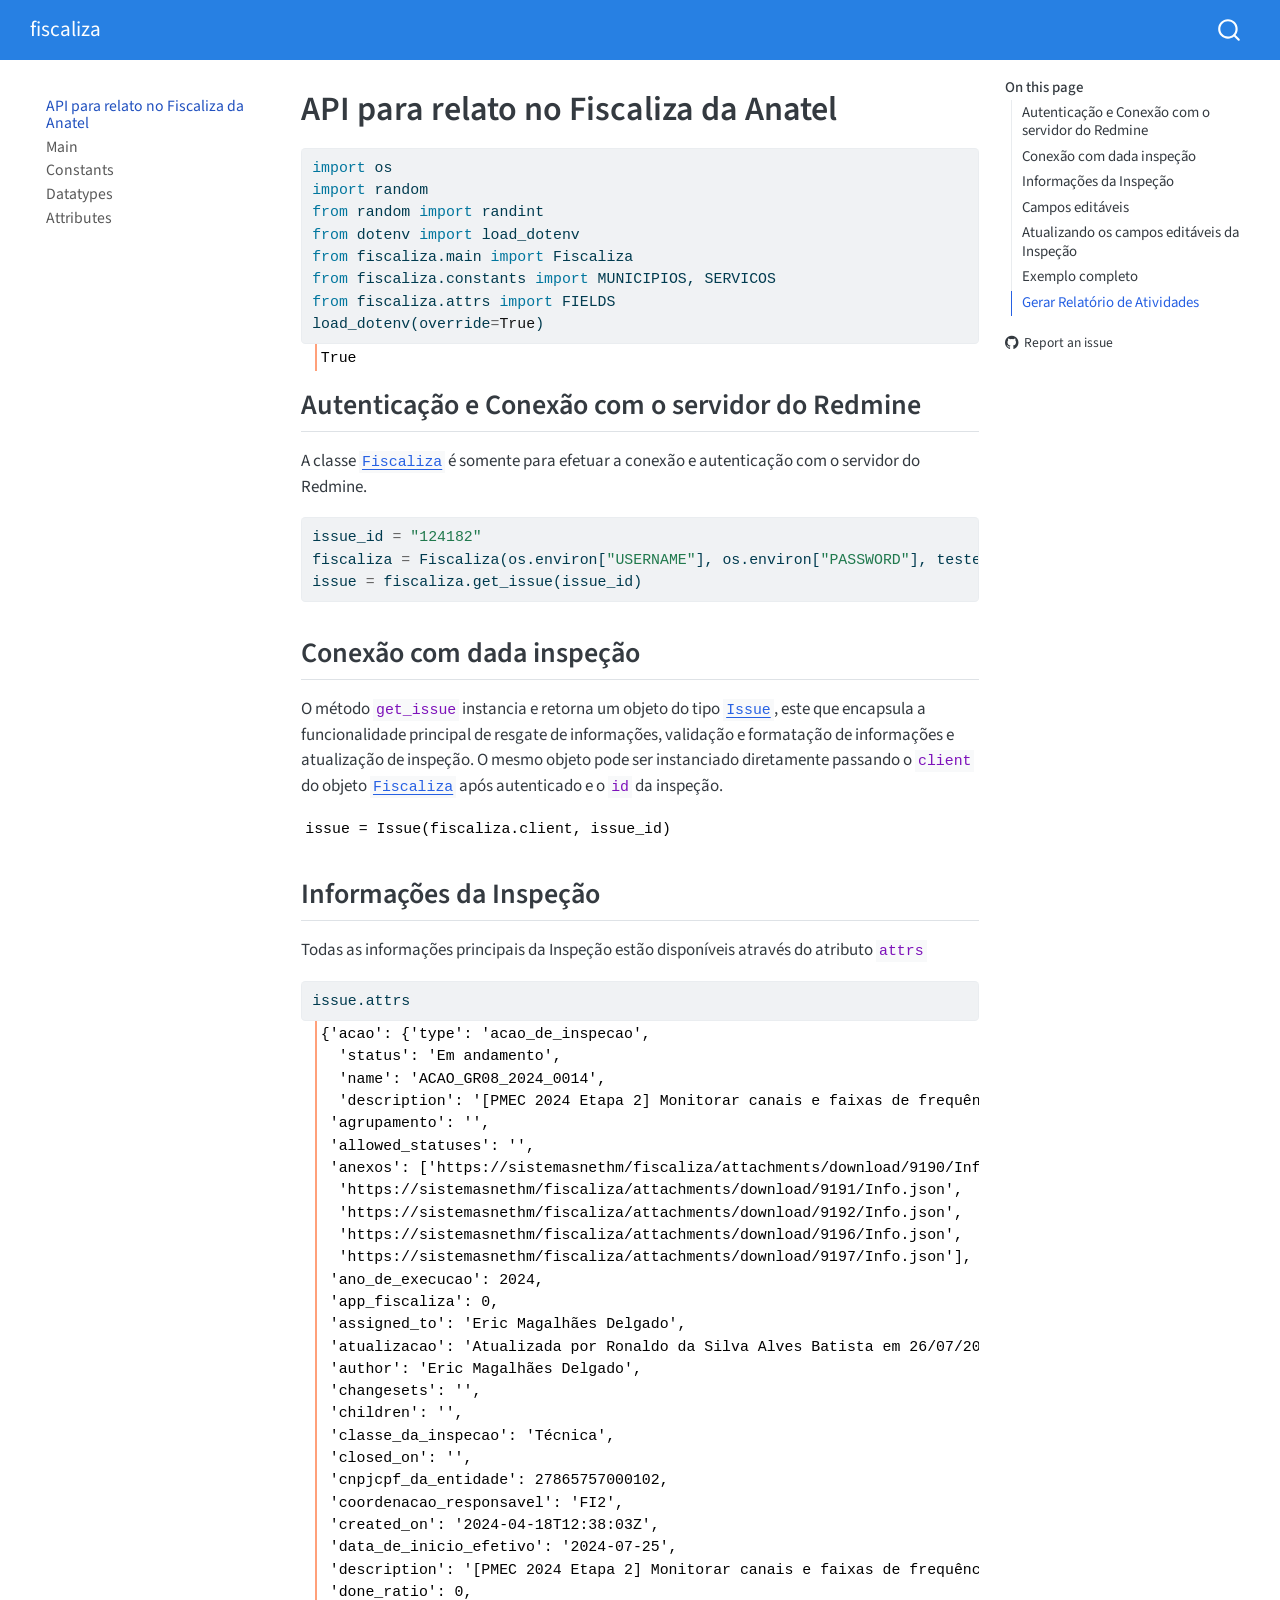
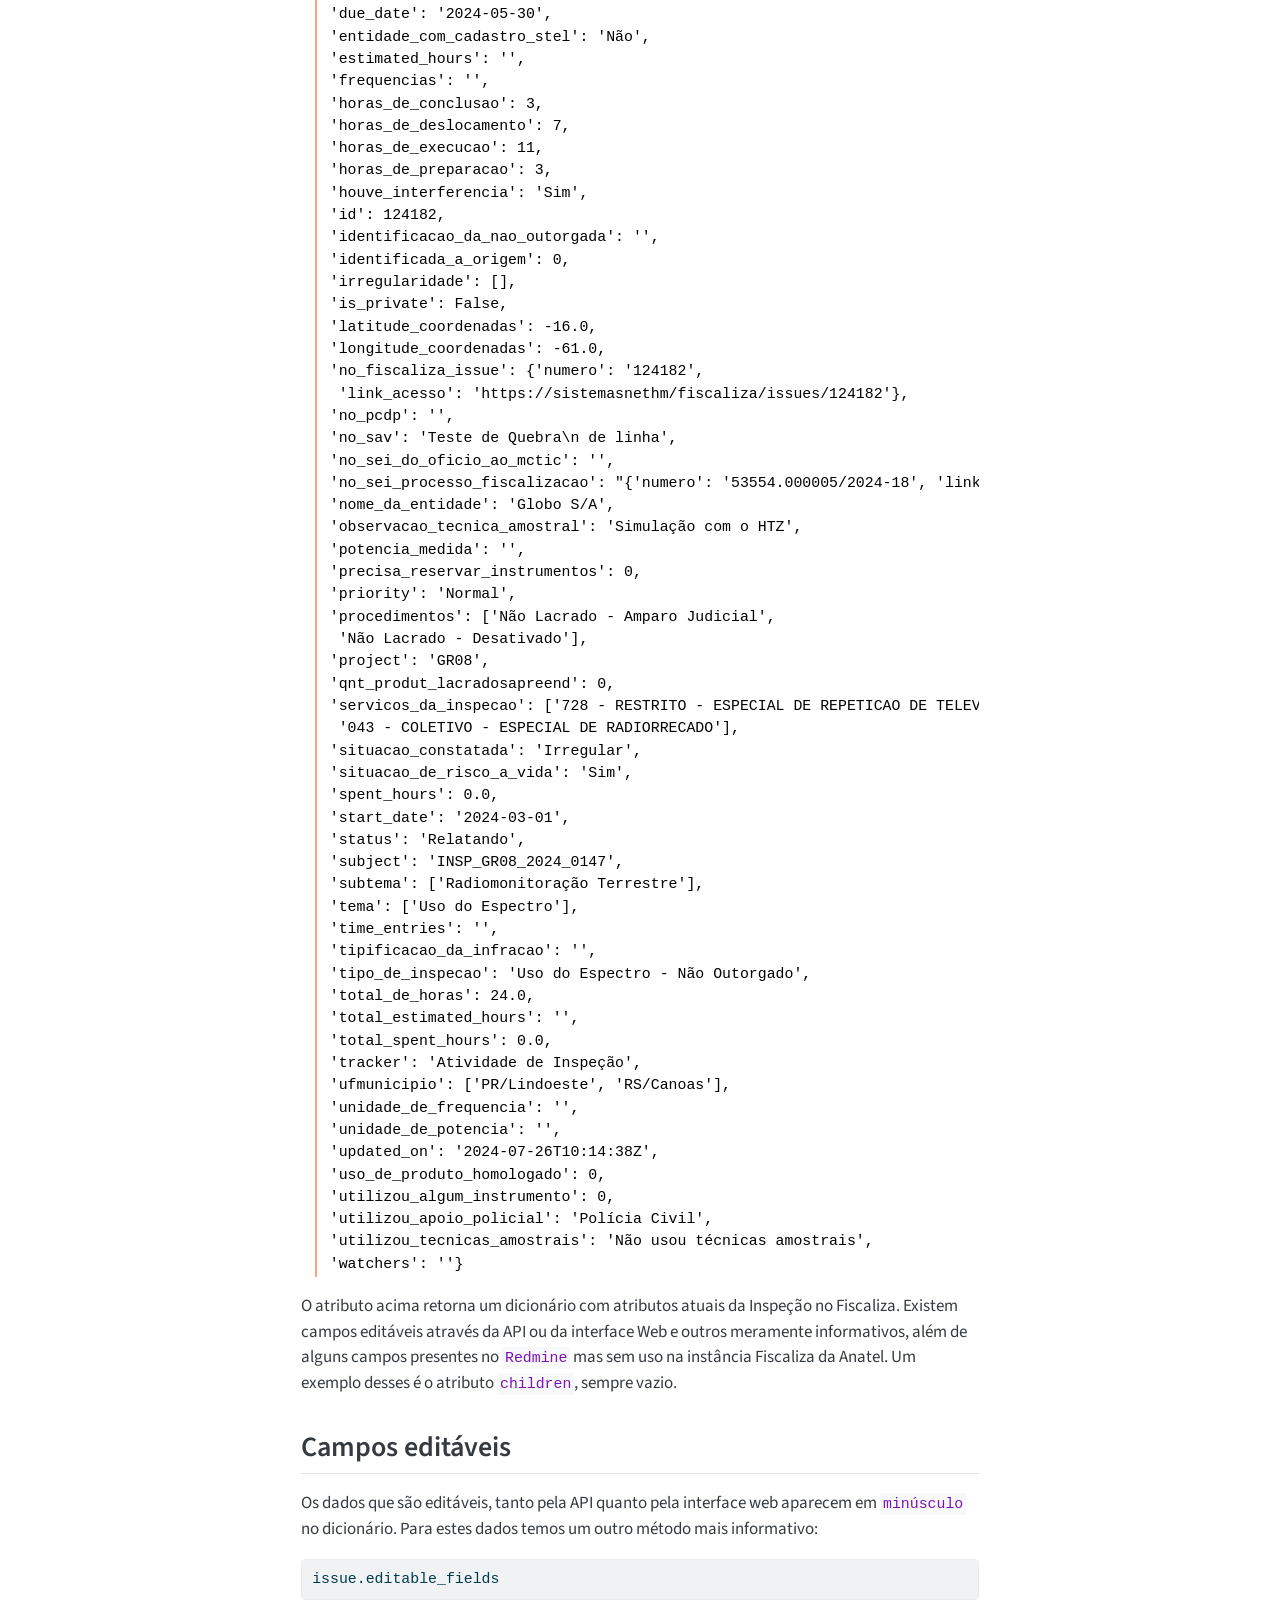
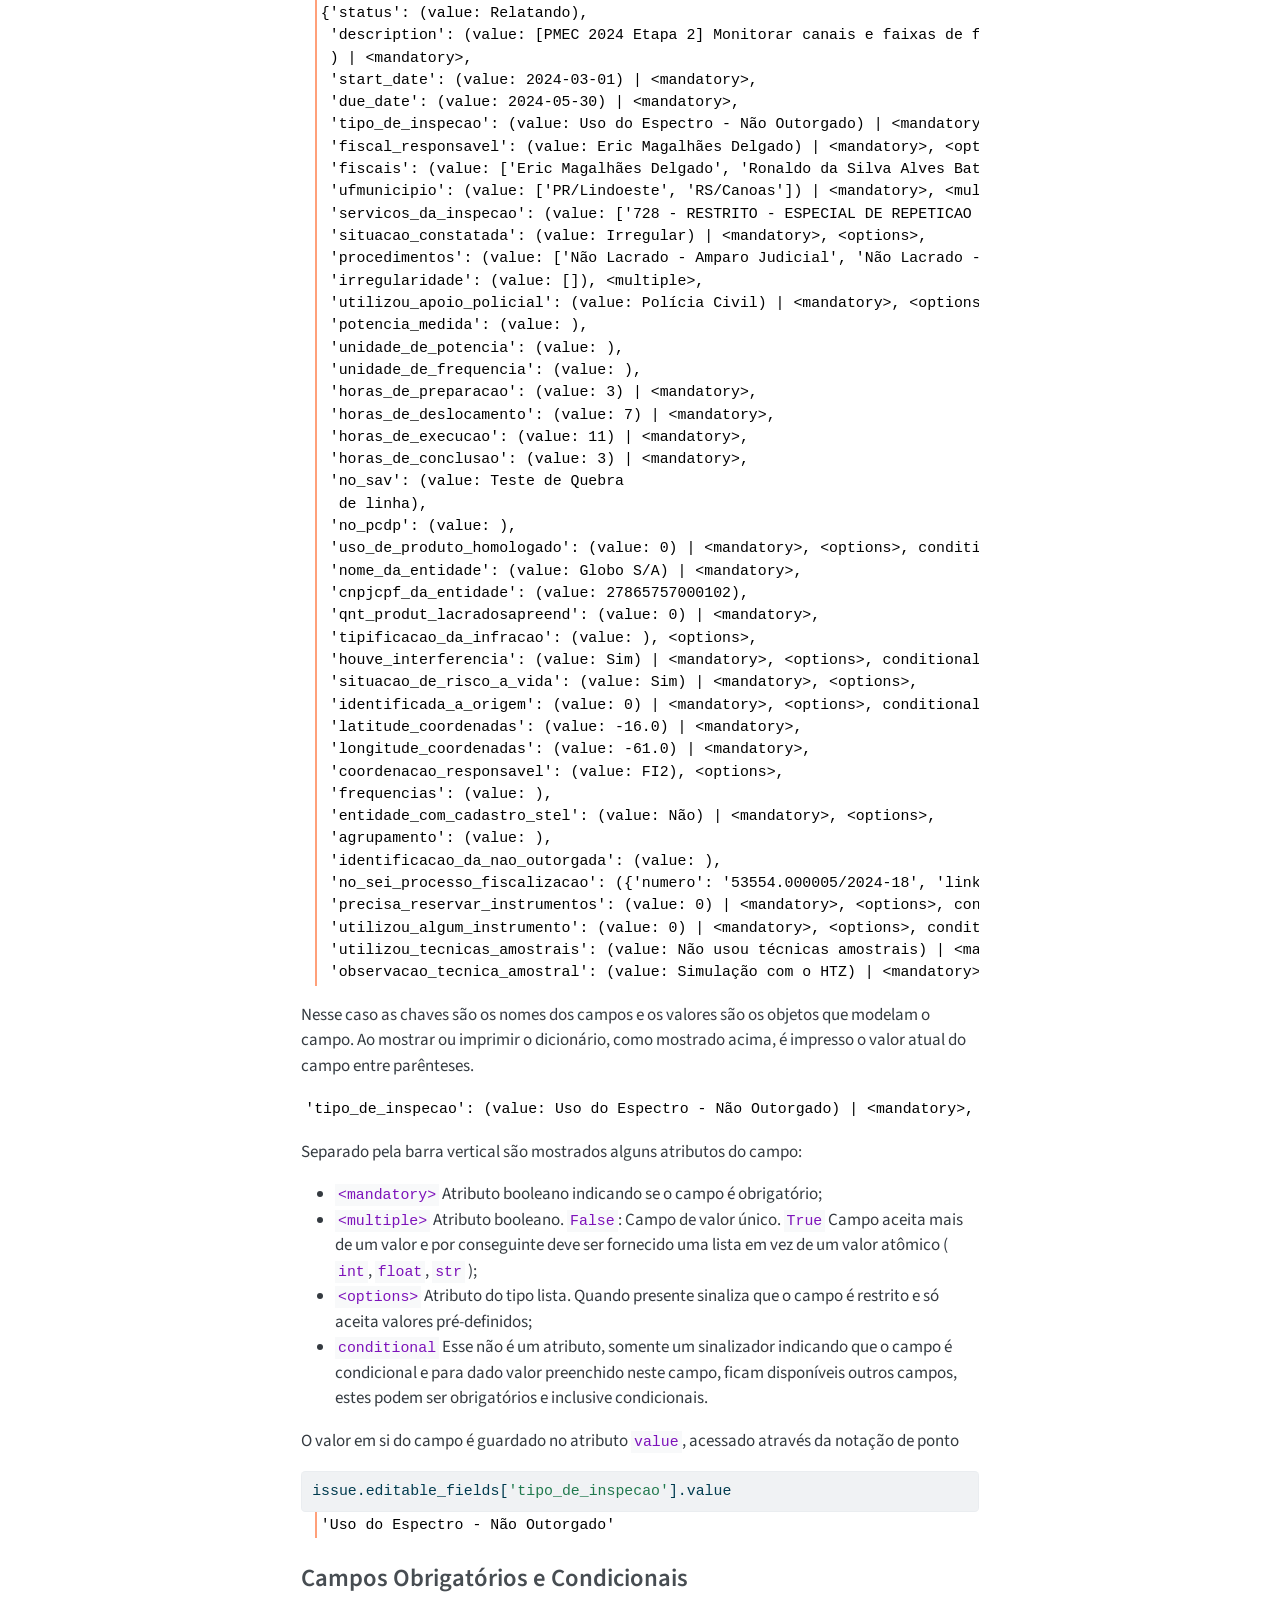
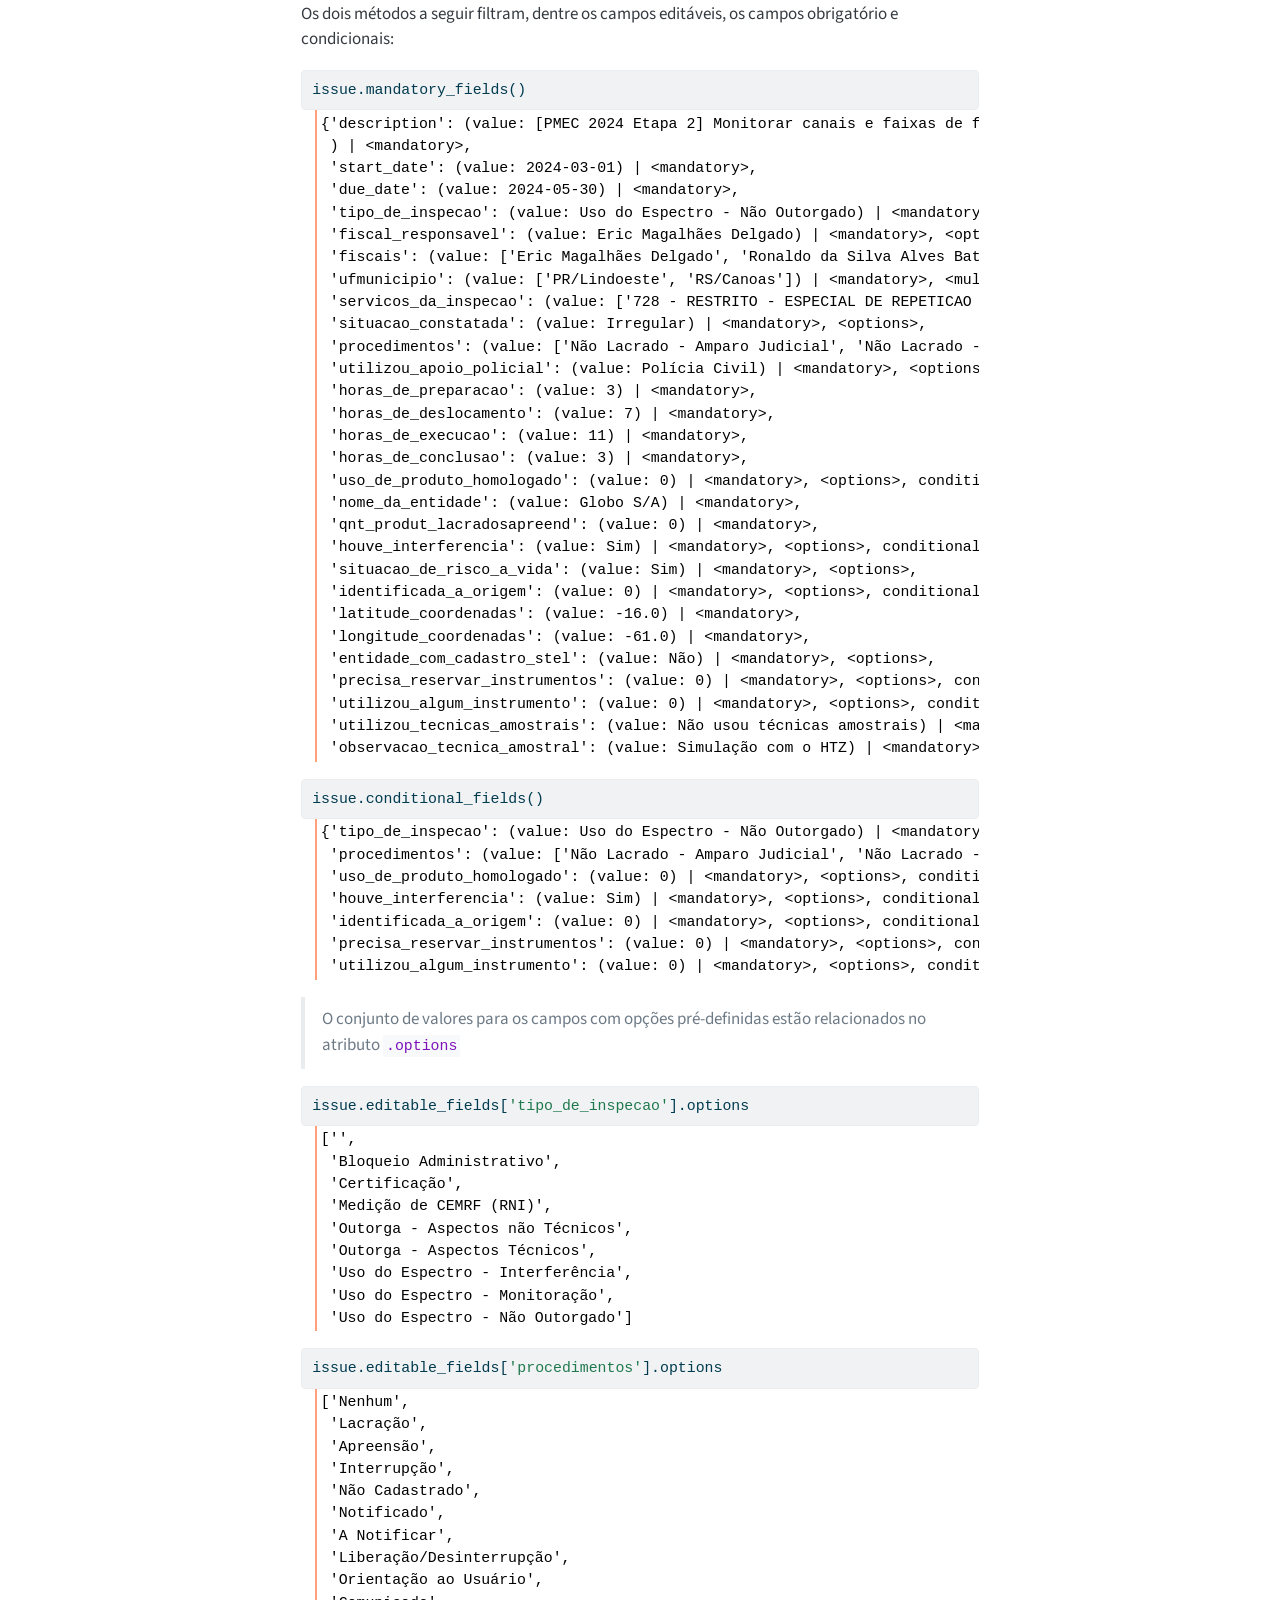
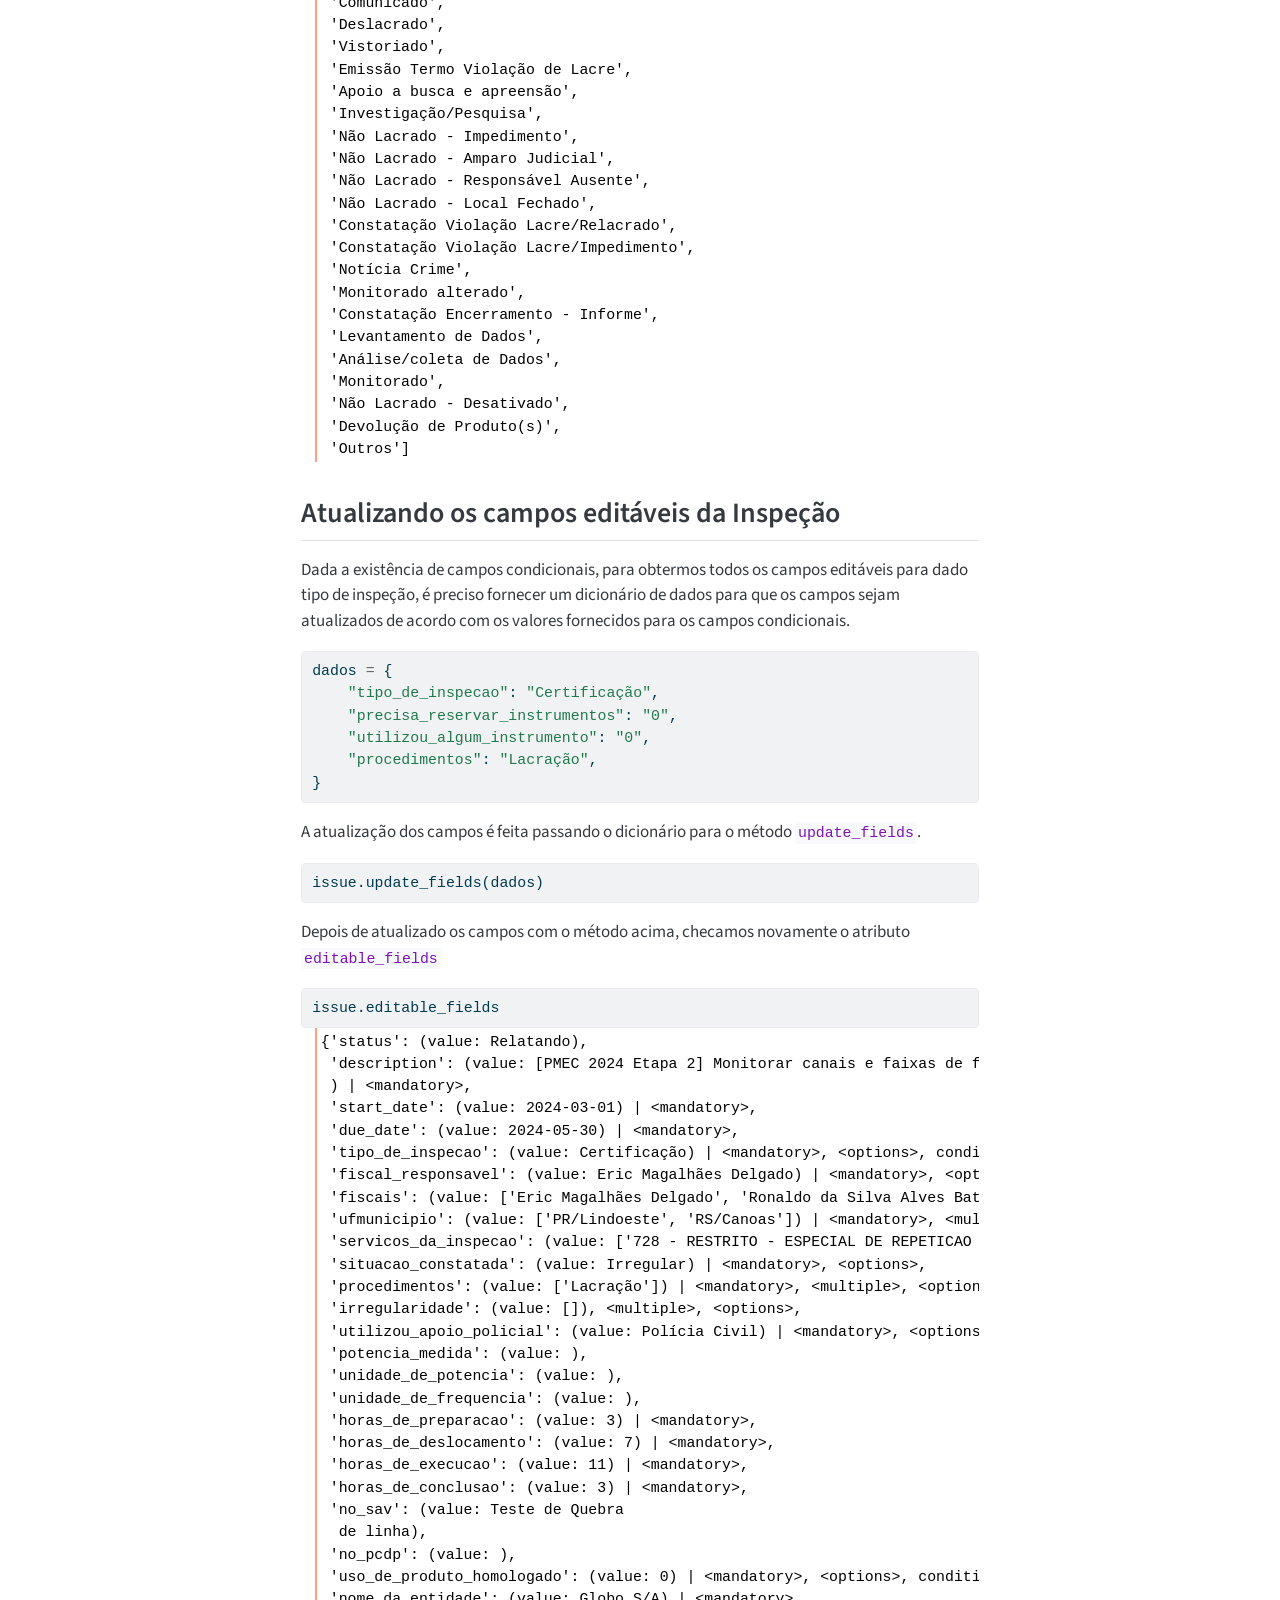
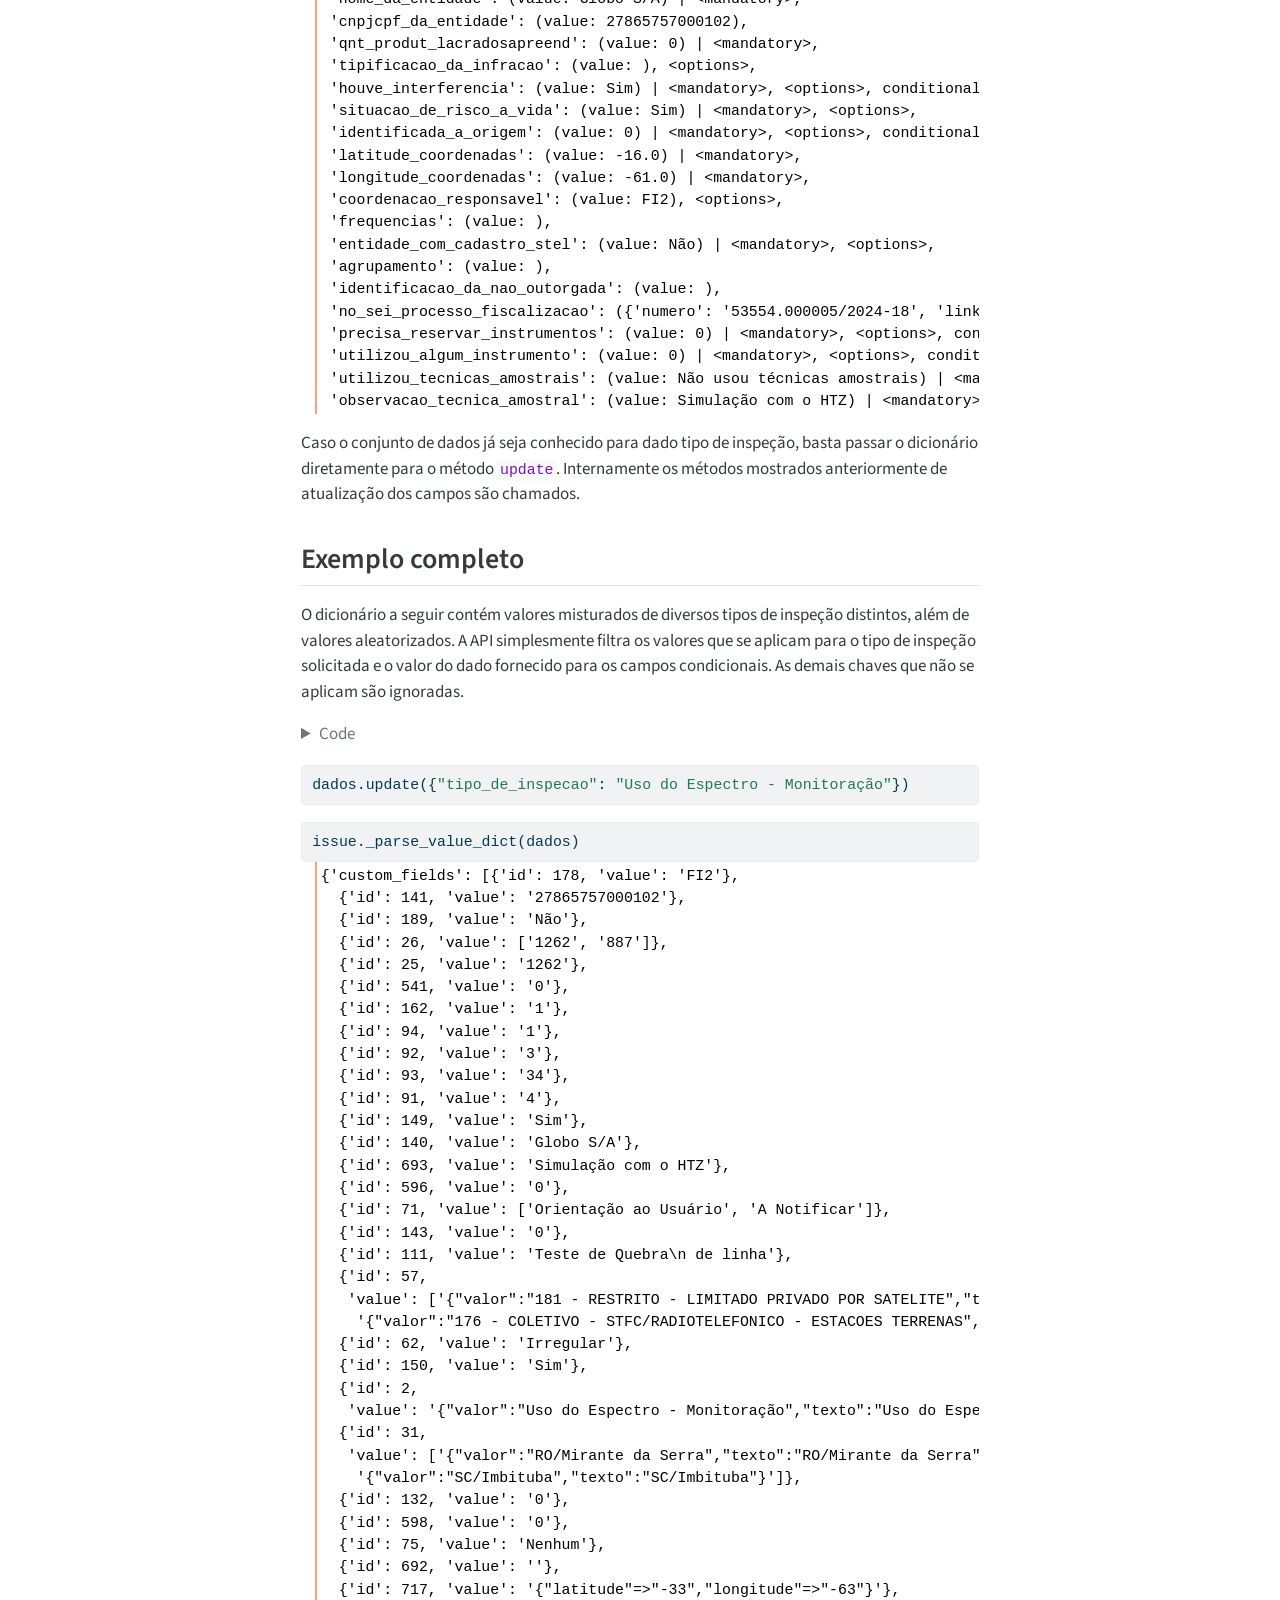
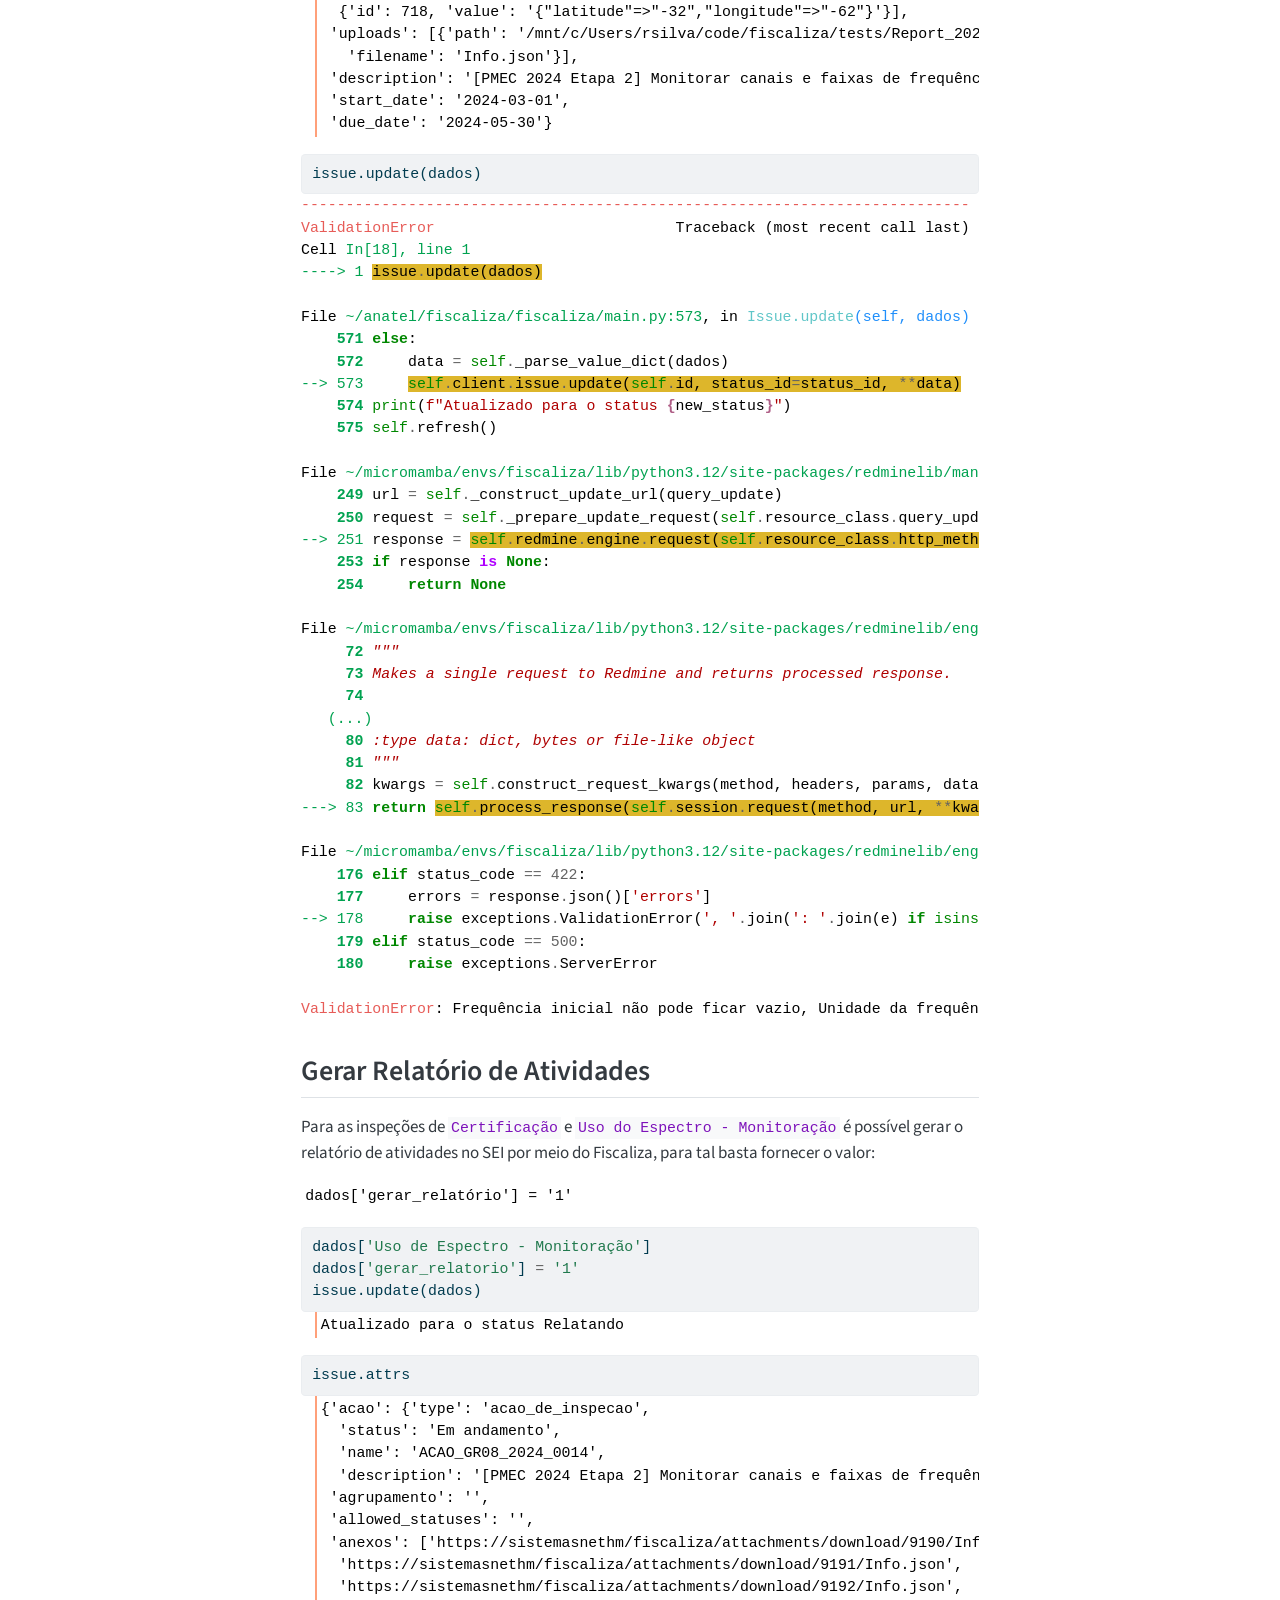
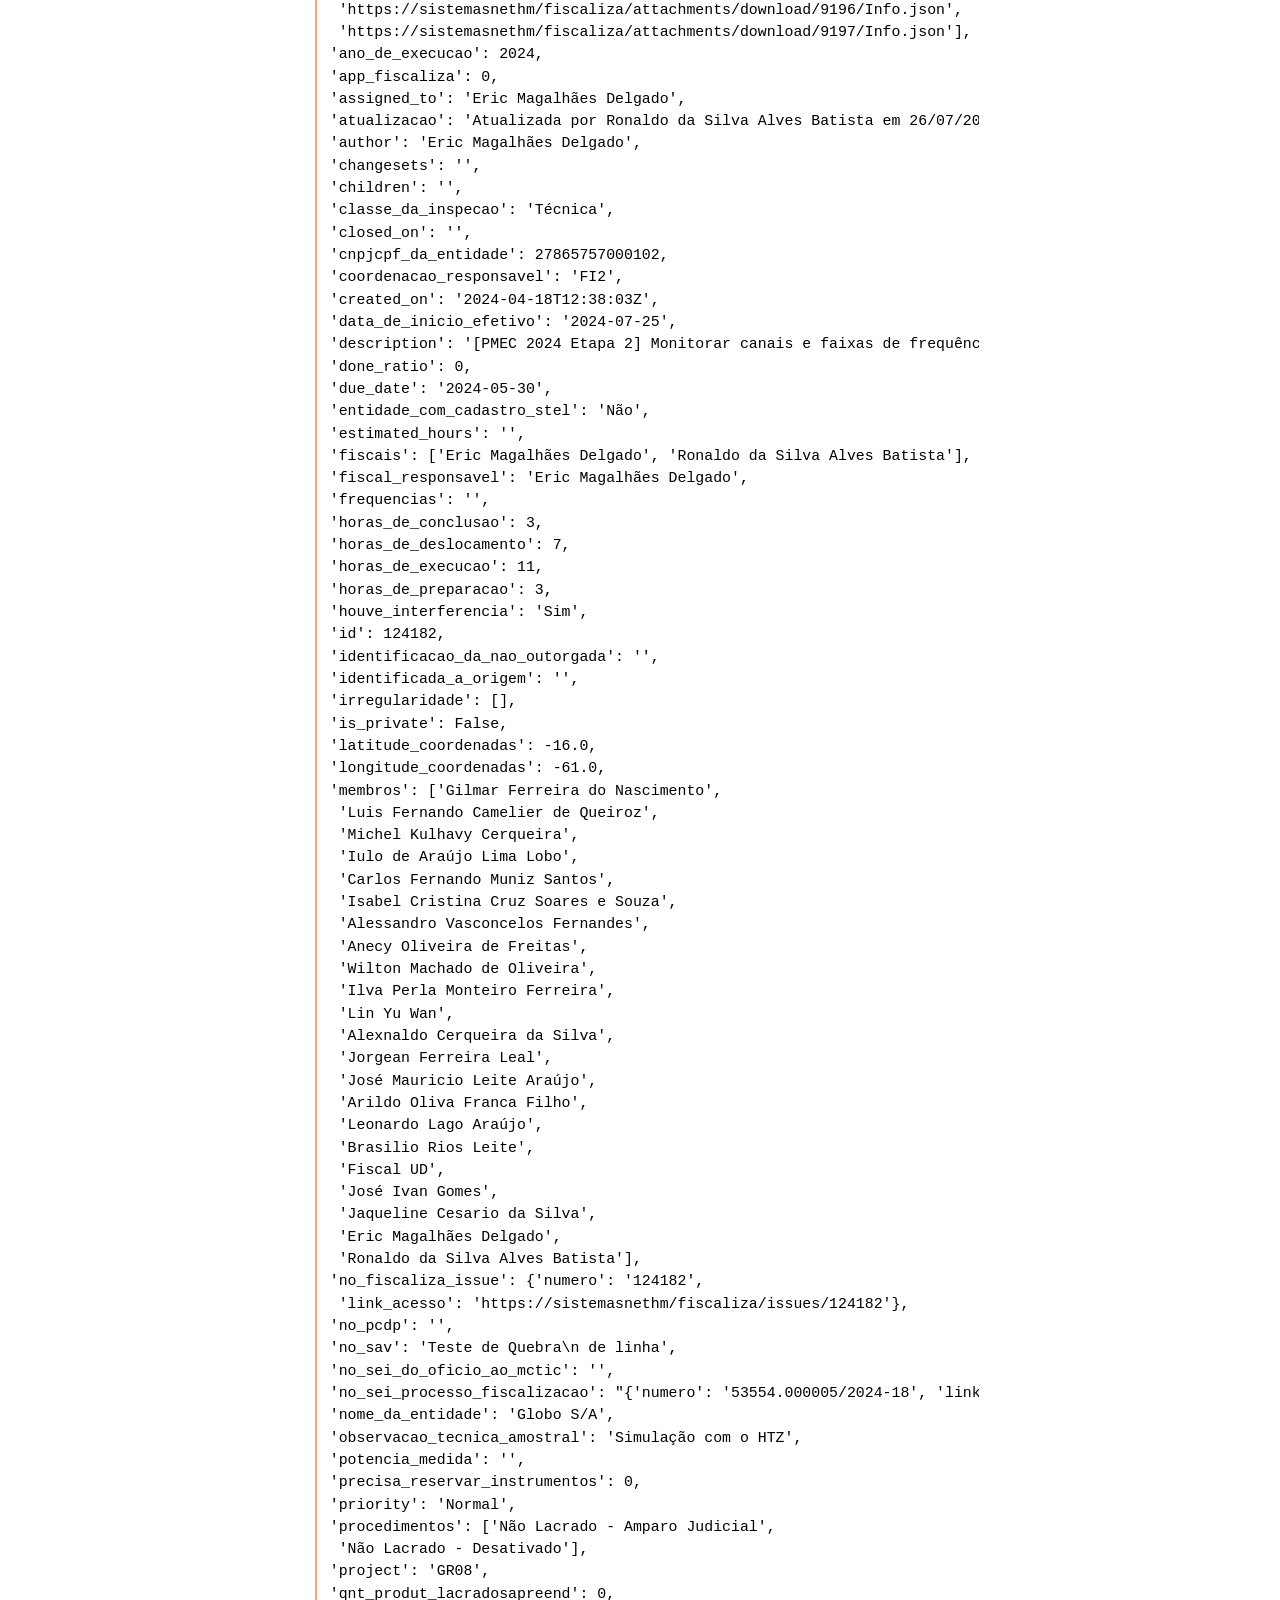
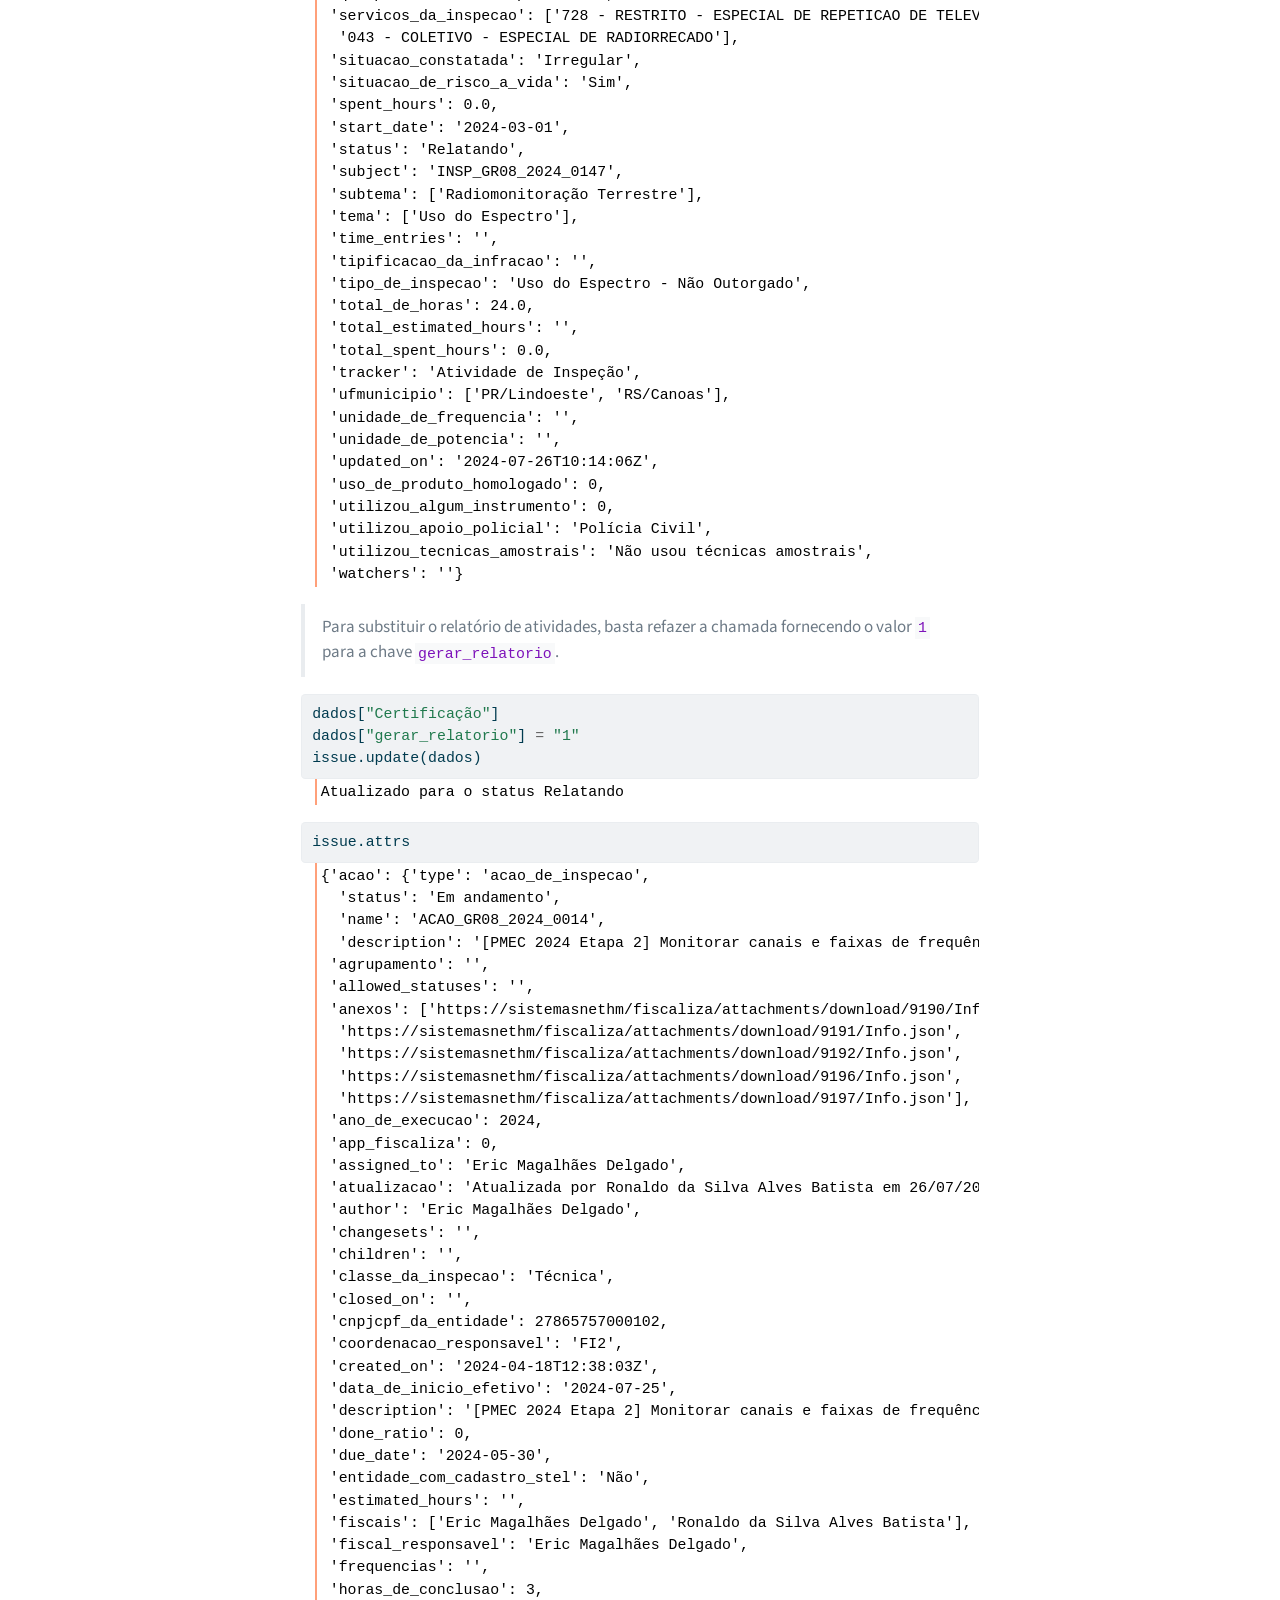
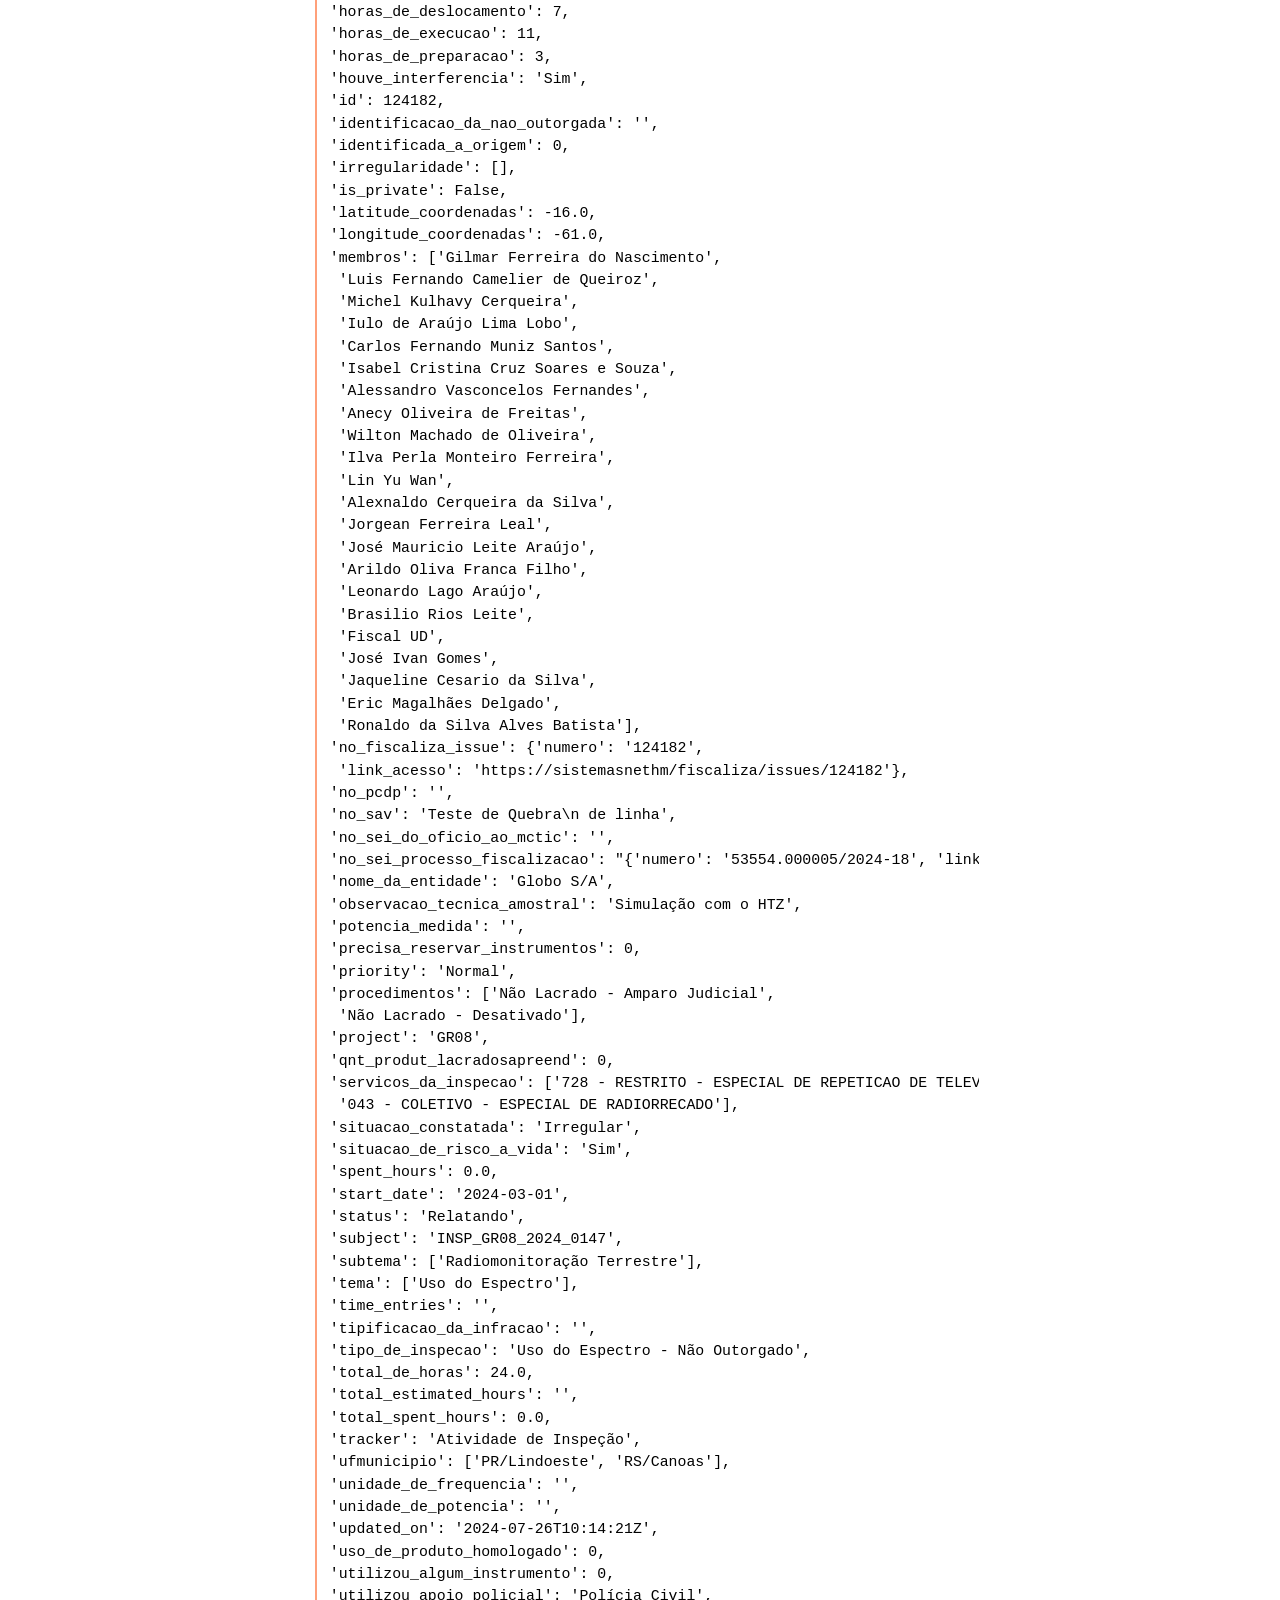
==== commit 98be15e2: "deploy: 5c5fe53bb6607b8f98a63689c5759eeb214f35d3" ====
--- a/index.html
+++ b/index.html
@@ -2,12 +2,12 @@
 <html xmlns="http://www.w3.org/1999/xhtml" lang="en" xml:lang="en"><head>
 
 <meta charset="utf-8">
-<meta name="generator" content="quarto-1.4.557">
+<meta name="generator" content="quarto-1.5.56">
 
 <meta name="viewport" content="width=device-width, initial-scale=1.0, user-scalable=yes">
 
 
-<title>fiscaliza - API para relato no Fiscaliza da Anatel</title>
+<title>API para relato no Fiscaliza da Anatel – fiscaliza</title>
 <style>
 code{white-space: pre-wrap;}
 span.smallcaps{font-variant: small-caps;}
@@ -103,10 +103,10 @@
 
 
 <link rel="stylesheet" href="styles.css">
-<meta property="og:title" content="fiscaliza - API para relato no Fiscaliza da Anatel">
+<meta property="og:title" content="API para relato no Fiscaliza da Anatel – fiscaliza">
 <meta property="og:description" content="Implementação de API python a instância do Redmine da Anatel: Fiscaliza">
 <meta property="og:site_name" content="fiscaliza">
-<meta name="twitter:title" content="fiscaliza - API para relato no Fiscaliza da Anatel">
+<meta name="twitter:title" content="API para relato no Fiscaliza da Anatel – fiscaliza">
 <meta name="twitter:description" content="Implementação de API python a instância do Redmine da Anatel: Fiscaliza">
 <meta name="twitter:card" content="summary">
 </head>
@@ -129,11 +129,11 @@
     </nav>
   <nav class="quarto-secondary-nav">
     <div class="container-fluid d-flex">
-      <button type="button" class="quarto-btn-toggle btn" data-bs-toggle="collapse" data-bs-target=".quarto-sidebar-collapse-item" aria-controls="quarto-sidebar" aria-expanded="false" aria-label="Toggle sidebar navigation" onclick="if (window.quartoToggleHeadroom) { window.quartoToggleHeadroom(); }">
+      <button type="button" class="quarto-btn-toggle btn" data-bs-toggle="collapse" role="button" data-bs-target=".quarto-sidebar-collapse-item" aria-controls="quarto-sidebar" aria-expanded="false" aria-label="Toggle sidebar navigation" onclick="if (window.quartoToggleHeadroom) { window.quartoToggleHeadroom(); }">
         <i class="bi bi-layout-text-sidebar-reverse"></i>
       </button>
         <nav class="quarto-page-breadcrumbs" aria-label="breadcrumb"><ol class="breadcrumb"><li class="breadcrumb-item"><a href="./index.html">API para relato no Fiscaliza da Anatel</a></li></ol></nav>
-        <a class="flex-grow-1" role="button" data-bs-toggle="collapse" data-bs-target=".quarto-sidebar-collapse-item" aria-controls="quarto-sidebar" aria-expanded="false" aria-label="Toggle sidebar navigation" onclick="if (window.quartoToggleHeadroom) { window.quartoToggleHeadroom(); }">      
+        <a class="flex-grow-1" role="navigation" data-bs-toggle="collapse" data-bs-target=".quarto-sidebar-collapse-item" aria-controls="quarto-sidebar" aria-expanded="false" aria-label="Toggle sidebar navigation" onclick="if (window.quartoToggleHeadroom) { window.quartoToggleHeadroom(); }">      
         </a>
     </div>
   </nav>
@@ -187,8 +187,11 @@
   <li><a href="#autenticação-e-conexão-com-o-servidor-do-redmine" id="toc-autenticação-e-conexão-com-o-servidor-do-redmine" class="nav-link active" data-scroll-target="#autenticação-e-conexão-com-o-servidor-do-redmine">Autenticação e Conexão com o servidor do Redmine</a></li>
   <li><a href="#conexão-com-dada-inspeção" id="toc-conexão-com-dada-inspeção" class="nav-link" data-scroll-target="#conexão-com-dada-inspeção">Conexão com dada inspeção</a></li>
   <li><a href="#informações-da-inspeção" id="toc-informações-da-inspeção" class="nav-link" data-scroll-target="#informações-da-inspeção">Informações da Inspeção</a></li>
-  <li><a href="#dados-editáveis" id="toc-dados-editáveis" class="nav-link" data-scroll-target="#dados-editáveis">Dados editáveis</a></li>
-  <li><a href="#atualizando-informações-da-inspeção" id="toc-atualizando-informações-da-inspeção" class="nav-link" data-scroll-target="#atualizando-informações-da-inspeção">Atualizando informações da Inspeção</a></li>
+  <li><a href="#campos-editáveis" id="toc-campos-editáveis" class="nav-link" data-scroll-target="#campos-editáveis">Campos editáveis</a>
+  <ul class="collapse">
+  <li><a href="#campos-obrigatórios-e-condicionais" id="toc-campos-obrigatórios-e-condicionais" class="nav-link" data-scroll-target="#campos-obrigatórios-e-condicionais">Campos Obrigatórios e Condicionais</a></li>
+  </ul></li>
+  <li><a href="#atualizando-os-campos-editáveis-da-inspeção" id="toc-atualizando-os-campos-editáveis-da-inspeção" class="nav-link" data-scroll-target="#atualizando-os-campos-editáveis-da-inspeção">Atualizando os campos editáveis da Inspeção</a></li>
   <li><a href="#exemplo-completo" id="toc-exemplo-completo" class="nav-link" data-scroll-target="#exemplo-completo">Exemplo completo</a></li>
   <li><a href="#gerar-relatório-de-atividades" id="toc-gerar-relatório-de-atividades" class="nav-link" data-scroll-target="#gerar-relatório-de-atividades">Gerar Relatório de Atividades</a></li>
   </ul>
@@ -217,24 +220,24 @@
 
 
 <!-- WARNING: THIS FILE WAS AUTOGENERATED! DO NOT EDIT! -->
-<div id="cell-2" class="cell">
+<div id="cell-2" class="cell" data-execution_count="1">
 <div class="sourceCode cell-code" id="cb1"><pre class="sourceCode python code-with-copy"><code class="sourceCode python"><span id="cb1-1"><a href="#cb1-1" aria-hidden="true" tabindex="-1"></a><span class="im">import</span> os</span>
 <span id="cb1-2"><a href="#cb1-2" aria-hidden="true" tabindex="-1"></a><span class="im">import</span> random</span>
 <span id="cb1-3"><a href="#cb1-3" aria-hidden="true" tabindex="-1"></a><span class="im">from</span> random <span class="im">import</span> randint</span>
-<span id="cb1-4"><a href="#cb1-4" aria-hidden="true" tabindex="-1"></a><span class="im">from</span> pprint <span class="im">import</span> pprint</span>
-<span id="cb1-5"><a href="#cb1-5" aria-hidden="true" tabindex="-1"></a><span class="im">from</span> dotenv <span class="im">import</span> load_dotenv</span>
-<span id="cb1-6"><a href="#cb1-6" aria-hidden="true" tabindex="-1"></a><span class="im">from</span> fiscaliza.main <span class="im">import</span> Fiscaliza</span>
-<span id="cb1-7"><a href="#cb1-7" aria-hidden="true" tabindex="-1"></a><span class="im">from</span> fiscaliza.constants <span class="im">import</span> MUNICIPIOS, SERVICOS</span>
+<span id="cb1-4"><a href="#cb1-4" aria-hidden="true" tabindex="-1"></a><span class="im">from</span> dotenv <span class="im">import</span> load_dotenv</span>
+<span id="cb1-5"><a href="#cb1-5" aria-hidden="true" tabindex="-1"></a><span class="im">from</span> fiscaliza.main <span class="im">import</span> Fiscaliza</span>
+<span id="cb1-6"><a href="#cb1-6" aria-hidden="true" tabindex="-1"></a><span class="im">from</span> fiscaliza.constants <span class="im">import</span> MUNICIPIOS, SERVICOS</span>
+<span id="cb1-7"><a href="#cb1-7" aria-hidden="true" tabindex="-1"></a><span class="im">from</span> fiscaliza.attrs <span class="im">import</span> FIELDS</span>
 <span id="cb1-8"><a href="#cb1-8" aria-hidden="true" tabindex="-1"></a>load_dotenv(override<span class="op">=</span><span class="va">True</span>)</span></code><button title="Copy to Clipboard" class="code-copy-button"><i class="bi"></i></button></pre></div>
-<div class="cell-output cell-output-display">
+<div class="cell-output cell-output-display" data-execution_count="1">
 <pre><code>True</code></pre>
 </div>
 </div>
 <section id="autenticação-e-conexão-com-o-servidor-do-redmine" class="level2">
 <h2 class="anchored" data-anchor-id="autenticação-e-conexão-com-o-servidor-do-redmine">Autenticação e Conexão com o servidor do Redmine</h2>
 <p>A classe <a href="https://InovaFiscaliza.github.io/fiscaliza/main.html#fiscaliza"><code>Fiscaliza</code></a> é somente para efetuar a conexão e autenticação com o servidor do Redmine.</p>
-<div id="cell-4" class="cell">
-<div class="sourceCode cell-code" id="cb3"><pre class="sourceCode python code-with-copy"><code class="sourceCode python"><span id="cb3-1"><a href="#cb3-1" aria-hidden="true" tabindex="-1"></a>issue_id <span class="op">=</span> <span class="st">"124175"</span></span>
+<div id="cell-4" class="cell" data-execution_count="2">
+<div class="sourceCode cell-code" id="cb3"><pre class="sourceCode python code-with-copy"><code class="sourceCode python"><span id="cb3-1"><a href="#cb3-1" aria-hidden="true" tabindex="-1"></a>issue_id <span class="op">=</span> <span class="st">"124182"</span></span>
 <span id="cb3-2"><a href="#cb3-2" aria-hidden="true" tabindex="-1"></a>fiscaliza <span class="op">=</span> Fiscaliza(os.environ[<span class="st">"USERNAME"</span>], os.environ[<span class="st">"PASSWORD"</span>], teste<span class="op">=</span><span class="va">True</span>)</span>
 <span id="cb3-3"><a href="#cb3-3" aria-hidden="true" tabindex="-1"></a>issue <span class="op">=</span> fiscaliza.get_issue(issue_id)</span></code><button title="Copy to Clipboard" class="code-copy-button"><i class="bi"></i></button></pre></div>
 </div>
@@ -247,222 +250,221 @@
 <section id="informações-da-inspeção" class="level2">
 <h2 class="anchored" data-anchor-id="informações-da-inspeção">Informações da Inspeção</h2>
 <p>Todas as informações principais da Inspeção estão disponíveis através do atributo <code>attrs</code></p>
-<div id="cell-7" class="cell">
+<div id="cell-7" class="cell" data-execution_count="4">
 <div class="sourceCode cell-code" id="cb5"><pre class="sourceCode python code-with-copy"><code class="sourceCode python"><span id="cb5-1"><a href="#cb5-1" aria-hidden="true" tabindex="-1"></a>issue.attrs</span></code><button title="Copy to Clipboard" class="code-copy-button"><i class="bi"></i></button></pre></div>
-<div class="cell-output cell-output-display">
-<pre><code>{'ALLOWED_STATUSES': None,
- 'ANEXOS': [],
- 'ANO_DE_EXECUCAO': 2024,
- 'APP_FISCALIZA': 0,
- 'ASSIGNED_TO': 'Ronaldo da Silva Alves Batista',
- 'ATUALIZACAO': 'Atualizado por Ronaldo da Silva Alves Batista em 13/06/2024 às 10:48:19',
- 'AUTHOR': 'Eric Magalhães Delgado',
- 'CHANGESETS': None,
- 'CHILDREN': None,
- 'CLASSE_DA_INSPECAO': 'Técnica',
- 'CLOSED_ON': None,
- 'COORDENADAS_GEOGRAFICAS': {'latitude': '-15', 'longitude': '-47'},
- 'CREATED_ON': '2024-04-18T12:37:47Z',
- 'DATA_DE_INICIO_EFETIVO': '2024-05-24',
- 'DONE_RATIO': 0,
- 'ESTIMATED_HOURS': None,
- 'ID': 124175,
- 'IS_PRIVATE': False,
- 'MEMBROS': ['Gilmar Ferreira do Nascimento',
-  'Luis Fernando Camelier de Queiroz',
-  'Michel Kulhavy Cerqueira',
-  'Iulo de Araújo Lima Lobo',
-  'Carlos Fernando Muniz Santos',
-  'Isabel Cristina Cruz Soares e Souza',
-  'Alessandro Vasconcelos Fernandes',
-  'Anecy Oliveira de Freitas',
-  'Wilton Machado de Oliveira',
-  'Ilva Perla Monteiro Ferreira',
-  'Lin Yu Wan',
-  'Alexnaldo Cerqueira da Silva',
-  'Jorgean Ferreira Leal',
-  'José Mauricio Leite Araújo',
-  'Arildo Oliva Franca Filho',
-  'Leonardo Lago Araújo',
-  'Brasilio Rios Leite',
-  'Fiscal UD',
-  'José Ivan Gomes',
-  'Jaqueline Cesario da Silva',
-  'Eric Magalhães Delgado',
-  'Ronaldo da Silva Alves Batista'],
- 'NO_SEI_PROCESSO_FISCALIZACAO': {'numero': '53554.000005/2024-18',
-  'link_acesso': 'https://seihm.anatel.gov.br/sei/controlador.php?acao=procedimento_trabalhar&amp;id_procedimento=1982134'},
- 'NO_SEI_RELATORIO_DE_ATIVIDADES': {'numero': '0206687',
-  'link_acesso': 'https://seihm.anatel.gov.br/sei/controlador.php?acao=procedimento_trabalhar&amp;id_procedimento=1982134&amp;id_documento=1982755'},
- 'PRIORITY': 'Normal',
- 'PROJECT': 'GR08',
- 'RELACOES': [{'type': 'reserva_de_instrumento',
-   'status': 'Rascunho',
-   'name': 'Reserva_GR08-Instrumentos_2024_0026',
-   'description': None},
-  {'type': 'reserva_de_instrumento',
-   'status': 'Instrumentos retirados',
-   'name': 'Reserva_GR08-Instrumentos_2023_0114',
-   'description': 'Instalação no Aeroporto de Feira de Santana/BA'},
-  {'type': 'acao_de_inspecao',
-   'status': 'Em andamento',
-   'name': 'ACAO_GR08_2024_0014',
-   'description': '[PMEC 2024 Etapa 2] Monitorar canais e faixas de frequências relacionados às aplicações críticas (como, por exemplo, radionavegação e radiocomunicação aeronáutica e canais de emergência) na forma a ser estabelecida no Plano de Ação de Fiscalização.\r\n'}],
- 'SPENT_HOURS': 0.0,
- 'SUBJECT': 'INSP_GR08_2024_0140',
- 'SUBTEMA': ['Radiomonitoração Terrestre'],
- 'TEMA': ['Uso do Espectro'],
- 'TIME_ENTRIES': None,
- 'TOTAL_ESTIMATED_HOURS': None,
- 'TOTAL_SPENT_HOURS': 0.0,
- 'TRACKER': 'Atividade de Inspeção',
- 'UPDATED_ON': '2024-06-13T13:48:18Z',
- 'WATCHERS': None,
- 'acao_de_risco_a_vida_criada': '',
+<div class="cell-output cell-output-display" data-execution_count="4">
+<pre><code>{'acao': {'type': 'acao_de_inspecao',
+  'status': 'Em andamento',
+  'name': 'ACAO_GR08_2024_0014',
+  'description': '[PMEC 2024 Etapa 2] Monitorar canais e faixas de frequências relacionados às aplicações críticas (como, por exemplo, radionavegação e radiocomunicação aeronáutica e canais de emergência) na forma a ser estabelecida no Plano de Ação de Fiscalização.\r\n'},
  'agrupamento': '',
+ 'allowed_statuses': '',
+ 'anexos': ['https://sistemasnethm/fiscaliza/attachments/download/9190/Info.json',
+  'https://sistemasnethm/fiscaliza/attachments/download/9191/Info.json',
+  'https://sistemasnethm/fiscaliza/attachments/download/9192/Info.json',
+  'https://sistemasnethm/fiscaliza/attachments/download/9196/Info.json',
+  'https://sistemasnethm/fiscaliza/attachments/download/9197/Info.json'],
+ 'ano_de_execucao': 2024,
+ 'app_fiscaliza': 0,
+ 'assigned_to': 'Eric Magalhães Delgado',
+ 'atualizacao': 'Atualizada por Ronaldo da Silva Alves Batista em 26/07/2024 às 07:14:38',
+ 'author': 'Eric Magalhães Delgado',
+ 'changesets': '',
+ 'children': '',
+ 'classe_da_inspecao': 'Técnica',
+ 'closed_on': '',
  'cnpjcpf_da_entidade': 27865757000102,
- 'coordenacao_responsavel': 'FI3',
+ 'coordenacao_responsavel': 'FI2',
+ 'created_on': '2024-04-18T12:38:03Z',
+ 'data_de_inicio_efetivo': '2024-07-25',
  'description': '[PMEC 2024 Etapa 2] Monitorar canais e faixas de frequências relacionados às aplicações críticas (como, por exemplo, radionavegação e radiocomunicação aeronáutica e canais de emergência) na forma a ser estabelecida no Plano de Ação de Fiscalização.\r\n',
- 'due_date': '2024-11-30',
- 'fiscais': ['Eric Magalhães Delgado'],
- 'fiscal_responsavel': 'Ronaldo da Silva Alves Batista',
- 'frequencia_final': 110,
- 'frequencia_inicial': 70,
- 'horas_de_conclusao': 8,
- 'horas_de_deslocamento': 2,
- 'horas_de_execucao': 32,
- 'horas_de_preparacao': 4,
- 'identificada_a_origem': 1,
- 'latitude_coordenadas': '',
- 'longitude_coordenadas': '',
+ 'done_ratio': 0,
+ 'due_date': '2024-05-30',
+ 'entidade_com_cadastro_stel': 'Não',
+ 'estimated_hours': '',
+ 'frequencias': '',
+ 'horas_de_conclusao': 3,
+ 'horas_de_deslocamento': 7,
+ 'horas_de_execucao': 11,
+ 'horas_de_preparacao': 3,
+ 'houve_interferencia': 'Sim',
+ 'id': 124182,
+ 'identificacao_da_nao_outorgada': '',
+ 'identificada_a_origem': 0,
+ 'irregularidade': [],
+ 'is_private': False,
+ 'latitude_coordenadas': -16.0,
+ 'longitude_coordenadas': -61.0,
+ 'no_fiscaliza_issue': {'numero': '124182',
+  'link_acesso': 'https://sistemasnethm/fiscaliza/issues/124182'},
  'no_pcdp': '',
- 'no_sav': '',
+ 'no_sav': 'Teste de Quebra\n de linha',
+ 'no_sei_do_oficio_ao_mctic': '',
+ 'no_sei_processo_fiscalizacao': "{'numero': '53554.000005/2024-18', 'link_acesso': 'https://seihm.anatel.gov.br/sei/controlador.php?acao=procedimento_trabalhar&amp;id_procedimento=1982134'}",
  'nome_da_entidade': 'Globo S/A',
+ 'observacao_tecnica_amostral': 'Simulação com o HTZ',
+ 'potencia_medida': '',
  'precisa_reservar_instrumentos': 0,
- 'procedimentos': ['Nenhum'],
- 'qtd_de_emissoes': '',
- 'qtd_identificadas': '',
- 'qtd_licenciadas': '',
- 'sanada_ou_mitigada': 1,
- 'servicos_da_inspecao': ['302 - RESTRITO - RADIOAMADOR'],
+ 'priority': 'Normal',
+ 'procedimentos': ['Não Lacrado - Amparo Judicial',
+  'Não Lacrado - Desativado'],
+ 'project': 'GR08',
+ 'qnt_produt_lacradosapreend': 0,
+ 'servicos_da_inspecao': ['728 - RESTRITO - ESPECIAL DE REPETICAO DE TELEVISAO',
+  '043 - COLETIVO - ESPECIAL DE RADIORRECADO'],
+ 'situacao_constatada': 'Irregular',
+ 'situacao_de_risco_a_vida': 'Sim',
+ 'spent_hours': 0.0,
  'start_date': '2024-03-01',
  'status': 'Relatando',
- 'tipo_de_inspecao': 'Uso do Espectro - Monitoração',
- 'total_de_horas': 46.0,
- 'ufmunicipio': ['SP/Jundiaí'],
- 'unidade_da_frequencia_final': 'MHz',
- 'unidade_da_frequencia_inicial': 'MHz',
- 'utilizou_algum_instrumento': 0}</code></pre>
-</div>
-</div>
-<p>O atributo acima retorna um dicionário com as informações da Inspeção. As chaves em letra MAIÚSCULA são dados somente informativos e não podem ser editados diretamente pela API, alguns deles são retornados pelo Redmine mas não possuem uso na Instância do Fiscaliza na Anatel. Um exemplo desses é o atributo <code>CHILDREN</code>, sempre vazio.</p>
+ 'subject': 'INSP_GR08_2024_0147',
+ 'subtema': ['Radiomonitoração Terrestre'],
+ 'tema': ['Uso do Espectro'],
+ 'time_entries': '',
+ 'tipificacao_da_infracao': '',
+ 'tipo_de_inspecao': 'Uso do Espectro - Não Outorgado',
+ 'total_de_horas': 24.0,
+ 'total_estimated_hours': '',
+ 'total_spent_hours': 0.0,
+ 'tracker': 'Atividade de Inspeção',
+ 'ufmunicipio': ['PR/Lindoeste', 'RS/Canoas'],
+ 'unidade_de_frequencia': '',
+ 'unidade_de_potencia': '',
+ 'updated_on': '2024-07-26T10:14:38Z',
+ 'uso_de_produto_homologado': 0,
+ 'utilizou_algum_instrumento': 0,
+ 'utilizou_apoio_policial': 'Polícia Civil',
+ 'utilizou_tecnicas_amostrais': 'Não usou técnicas amostrais',
+ 'watchers': ''}</code></pre>
+</div>
+</div>
+<p>O atributo acima retorna um dicionário com atributos atuais da Inspeção no Fiscaliza. Existem campos editáveis através da API ou da interface Web e outros meramente informativos, além de alguns campos presentes no <code>Redmine</code> mas sem uso na instância Fiscaliza da Anatel. Um exemplo desses é o atributo <code>children</code>, sempre vazio.</p>
 </section>
-<section id="dados-editáveis" class="level2">
-<h2 class="anchored" data-anchor-id="dados-editáveis">Dados editáveis</h2>
+<section id="campos-editáveis" class="level2">
+<h2 class="anchored" data-anchor-id="campos-editáveis">Campos editáveis</h2>
 <p>Os dados que são editáveis, tanto pela API quanto pela interface web aparecem em <code>minúsculo</code> no dicionário. Para estes dados temos um outro método mais informativo:</p>
-<div id="cell-10" class="cell">
+<div id="cell-10" class="cell" data-execution_count="6">
 <div class="sourceCode cell-code" id="cb7"><pre class="sourceCode python code-with-copy"><code class="sourceCode python"><span id="cb7-1"><a href="#cb7-1" aria-hidden="true" tabindex="-1"></a>issue.editable_fields</span></code><button title="Copy to Clipboard" class="code-copy-button"><i class="bi"></i></button></pre></div>
-<div class="cell-output cell-output-display">
+<div class="cell-output cell-output-display" data-execution_count="6">
 <pre><code>{'status': (value: Relatando),
  'description': (value: [PMEC 2024 Etapa 2] Monitorar canais e faixas de frequências relacionados às aplicações críticas (como, por exemplo, radionavegação e radiocomunicação aeronáutica e canais de emergência) na forma a ser estabelecida no Plano de Ação de Fiscalização.
  ) | &lt;mandatory&gt;,
  'start_date': (value: 2024-03-01) | &lt;mandatory&gt;,
- 'due_date': (value: 2024-11-30) | &lt;mandatory&gt;,
- 'acao_de_risco_a_vida_criada': (value: ),
+ 'due_date': (value: 2024-05-30) | &lt;mandatory&gt;,
+ 'tipo_de_inspecao': (value: Uso do Espectro - Não Outorgado) | &lt;mandatory&gt;, &lt;options&gt;, conditional,
+ 'fiscal_responsavel': (value: Eric Magalhães Delgado) | &lt;mandatory&gt;, &lt;options&gt;,
+ 'fiscais': (value: ['Eric Magalhães Delgado', 'Ronaldo da Silva Alves Batista']) | &lt;mandatory&gt;, &lt;multiple&gt;, &lt;options&gt;,
+ 'ufmunicipio': (value: ['PR/Lindoeste', 'RS/Canoas']) | &lt;mandatory&gt;, &lt;multiple&gt;, &lt;options&gt;,
+ 'servicos_da_inspecao': (value: ['728 - RESTRITO - ESPECIAL DE REPETICAO DE TELEVISAO', '043 - COLETIVO - ESPECIAL DE RADIORRECADO']) | &lt;mandatory&gt;, &lt;multiple&gt;, &lt;options&gt;,
+ 'situacao_constatada': (value: Irregular) | &lt;mandatory&gt;, &lt;options&gt;,
+ 'procedimentos': (value: ['Não Lacrado - Amparo Judicial', 'Não Lacrado - Desativado']) | &lt;mandatory&gt;, &lt;multiple&gt;, &lt;options&gt;, conditional,
+ 'irregularidade': (value: []), &lt;multiple&gt;,
+ 'utilizou_apoio_policial': (value: Polícia Civil) | &lt;mandatory&gt;, &lt;options&gt;,
+ 'potencia_medida': (value: ),
+ 'unidade_de_potencia': (value: ),
+ 'unidade_de_frequencia': (value: ),
+ 'horas_de_preparacao': (value: 3) | &lt;mandatory&gt;,
+ 'horas_de_deslocamento': (value: 7) | &lt;mandatory&gt;,
+ 'horas_de_execucao': (value: 11) | &lt;mandatory&gt;,
+ 'horas_de_conclusao': (value: 3) | &lt;mandatory&gt;,
+ 'no_sav': (value: Teste de Quebra
+  de linha),
+ 'no_pcdp': (value: ),
+ 'uso_de_produto_homologado': (value: 0) | &lt;mandatory&gt;, &lt;options&gt;, conditional,
+ 'nome_da_entidade': (value: Globo S/A) | &lt;mandatory&gt;,
+ 'cnpjcpf_da_entidade': (value: 27865757000102),
+ 'qnt_produt_lacradosapreend': (value: 0) | &lt;mandatory&gt;,
+ 'tipificacao_da_infracao': (value: ), &lt;options&gt;,
+ 'houve_interferencia': (value: Sim) | &lt;mandatory&gt;, &lt;options&gt;, conditional,
+ 'situacao_de_risco_a_vida': (value: Sim) | &lt;mandatory&gt;, &lt;options&gt;,
+ 'identificada_a_origem': (value: 0) | &lt;mandatory&gt;, &lt;options&gt;, conditional,
+ 'latitude_coordenadas': (value: -16.0) | &lt;mandatory&gt;,
+ 'longitude_coordenadas': (value: -61.0) | &lt;mandatory&gt;,
+ 'coordenacao_responsavel': (value: FI2), &lt;options&gt;,
+ 'frequencias': (value: ),
+ 'entidade_com_cadastro_stel': (value: Não) | &lt;mandatory&gt;, &lt;options&gt;,
  'agrupamento': (value: ),
- 'cnpjcpf_da_entidade': (value: 27865757000102),
- 'coordenacao_responsavel': (value: FI3),
- 'fiscais': (value: ['Eric Magalhães Delgado']) | &lt;mandatory&gt;, &lt;multiple&gt;,
- 'fiscal_responsavel': (value: Ronaldo da Silva Alves Batista) | &lt;mandatory&gt;,
- 'frequencia_inicial': (value: 70) | &lt;mandatory&gt;,
- 'frequencia_final': (value: 110) | &lt;mandatory&gt;,
- 'horas_de_conclusao': (value: 8) | &lt;mandatory&gt;,
- 'horas_de_deslocamento': (value: 2) | &lt;mandatory&gt;,
- 'horas_de_execucao': (value: 32) | &lt;mandatory&gt;,
- 'horas_de_preparacao': (value: 4) | &lt;mandatory&gt;,
- 'identificada_a_origem': (value: 1) | &lt;mandatory&gt;, &lt;options&gt;, ⚠️conditional,
- 'latitude_coordenadas': (value: ) | &lt;mandatory&gt;,
- 'longitude_coordenadas': (value: ) | &lt;mandatory&gt;,
- 'no_pcdp': (value: ),
- 'no_sav': (value: ),
- 'nome_da_entidade': (value: Globo S/A) | &lt;mandatory&gt;,
- 'precisa_reservar_instrumentos': (value: 0) | &lt;mandatory&gt;, &lt;options&gt;, ⚠️conditional,
- 'procedimentos': (value: ['Nenhum']) | &lt;mandatory&gt;, &lt;multiple&gt;, &lt;options&gt;, ⚠️conditional,
- 'qtd_de_emissoes': (value: ),
- 'qtd_identificadas': (value: ),
- 'qtd_licenciadas': (value: ),
- 'sanada_ou_mitigada': (value: 1) | &lt;mandatory&gt;, &lt;options&gt;,
- 'servicos_da_inspecao': (value: ['302 - RESTRITO - RADIOAMADOR']) | &lt;mandatory&gt;, &lt;multiple&gt;, &lt;options&gt;,
- 'tipo_de_inspecao': (value: Uso do Espectro - Monitoração) | &lt;mandatory&gt;, &lt;options&gt;, ⚠️conditional,
- 'total_de_horas': (value: 46.0),
- 'ufmunicipio': (value: ['SP/Jundiaí']) | &lt;mandatory&gt;, &lt;multiple&gt;, &lt;options&gt;,
- 'unidade_da_frequencia_final': (value: MHz) | &lt;mandatory&gt;, &lt;options&gt;,
- 'unidade_da_frequencia_inicial': (value: MHz) | &lt;mandatory&gt;, &lt;options&gt;,
- 'utilizou_algum_instrumento': (value: 0) | &lt;mandatory&gt;, &lt;options&gt;, ⚠️conditional}</code></pre>
+ 'identificacao_da_nao_outorgada': (value: ),
+ 'no_sei_processo_fiscalizacao': ({'numero': '53554.000005/2024-18', 'link_acesso': 'https://seihm.anatel.gov.br/sei/controlador.php?acao=procedimento_trabalhar&amp;id_procedimento=1982134'}),
+ 'precisa_reservar_instrumentos': (value: 0) | &lt;mandatory&gt;, &lt;options&gt;, conditional,
+ 'utilizou_algum_instrumento': (value: 0) | &lt;mandatory&gt;, &lt;options&gt;, conditional,
+ 'utilizou_tecnicas_amostrais': (value: Não usou técnicas amostrais) | &lt;mandatory&gt;, &lt;options&gt;,
+ 'observacao_tecnica_amostral': (value: Simulação com o HTZ) | &lt;mandatory&gt;}</code></pre>
 </div>
 </div>
 <p>Nesse caso as chaves são os nomes dos campos e os valores são os objetos que modelam o campo. Ao mostrar ou imprimir o dicionário, como mostrado acima, é impresso o valor atual do campo entre parênteses.</p>
-<pre><code>'tipo_de_inspecao': (value: Uso do Espectro - Não Outorgado) | &lt;mandatory&gt;, &lt;options&gt;, ⚠️conditional</code></pre>
+<pre><code>'tipo_de_inspecao': (value: Uso do Espectro - Não Outorgado) | &lt;mandatory&gt;, &lt;options&gt;, conditional</code></pre>
 <p>Separado pela barra vertical são mostrados alguns atributos do campo:</p>
 <ul>
-<li><code>&lt;mandatory&gt;</code> indica que o campo é obrigatório;</li>
-<li><code>&lt;multiple&gt;</code> indica que o campo aceita mais de um valor. Deve ser fornecido uma lista</li>
-<li><code>&lt;options&gt;</code> indica que o campo aceita valores pré-definidos;</li>
-<li><code>⚠️conditional</code> indica que o campo é condicional e para dado valor preenchido neste campo, ficam disponíveis outros campos, estes podem ser obrigatórios e inclusive condicionais</li>
+<li><code>&lt;mandatory&gt;</code> Atributo booleano indicando se o campo é obrigatório;</li>
+<li><code>&lt;multiple&gt;</code> Atributo booleano. <code>False</code>: Campo de valor único. <code>True</code> Campo aceita mais de um valor e por conseguinte deve ser fornecido uma lista em vez de um valor atômico ( <code>int</code>, <code>float</code>, <code>str</code> );</li>
+<li><code>&lt;options&gt;</code> Atributo do tipo lista. Quando presente sinaliza que o campo é restrito e só aceita valores pré-definidos;</li>
+<li><code>conditional</code> Esse não é um atributo, somente um sinalizador indicando que o campo é condicional e para dado valor preenchido neste campo, ficam disponíveis outros campos, estes podem ser obrigatórios e inclusive condicionais.</li>
 </ul>
 <p>O valor em si do campo é guardado no atributo <code>value</code>, acessado através da notação de ponto</p>
-<div id="cell-13" class="cell">
+<div id="cell-13" class="cell" data-execution_count="7">
 <div class="sourceCode cell-code" id="cb10"><pre class="sourceCode python code-with-copy"><code class="sourceCode python"><span id="cb10-1"><a href="#cb10-1" aria-hidden="true" tabindex="-1"></a>issue.editable_fields[<span class="st">'tipo_de_inspecao'</span>].value</span></code><button title="Copy to Clipboard" class="code-copy-button"><i class="bi"></i></button></pre></div>
-<div class="cell-output cell-output-display">
-<pre><code>'Uso do Espectro - Monitoração'</code></pre>
-</div>
-</div>
+<div class="cell-output cell-output-display" data-execution_count="7">
+<pre><code>'Uso do Espectro - Não Outorgado'</code></pre>
+</div>
+</div>
+<section id="campos-obrigatórios-e-condicionais" class="level3">
+<h3 class="anchored" data-anchor-id="campos-obrigatórios-e-condicionais">Campos Obrigatórios e Condicionais</h3>
 <p>Os dois métodos a seguir filtram, dentre os campos editáveis, os campos obrigatório e condicionais:</p>
-<div id="cell-15" class="cell">
+<div id="cell-16" class="cell" data-execution_count="8">
 <div class="sourceCode cell-code" id="cb12"><pre class="sourceCode python code-with-copy"><code class="sourceCode python"><span id="cb12-1"><a href="#cb12-1" aria-hidden="true" tabindex="-1"></a>issue.mandatory_fields()</span></code><button title="Copy to Clipboard" class="code-copy-button"><i class="bi"></i></button></pre></div>
-<div class="cell-output cell-output-display">
+<div class="cell-output cell-output-display" data-execution_count="8">
 <pre><code>{'description': (value: [PMEC 2024 Etapa 2] Monitorar canais e faixas de frequências relacionados às aplicações críticas (como, por exemplo, radionavegação e radiocomunicação aeronáutica e canais de emergência) na forma a ser estabelecida no Plano de Ação de Fiscalização.
  ) | &lt;mandatory&gt;,
  'start_date': (value: 2024-03-01) | &lt;mandatory&gt;,
- 'due_date': (value: 2024-11-30) | &lt;mandatory&gt;,
- 'fiscais': (value: ['Eric Magalhães Delgado']) | &lt;mandatory&gt;, &lt;multiple&gt;,
- 'fiscal_responsavel': (value: Ronaldo da Silva Alves Batista) | &lt;mandatory&gt;,
- 'frequencia_inicial': (value: 70) | &lt;mandatory&gt;,
- 'frequencia_final': (value: 110) | &lt;mandatory&gt;,
- 'horas_de_conclusao': (value: 8) | &lt;mandatory&gt;,
- 'horas_de_deslocamento': (value: 2) | &lt;mandatory&gt;,
- 'horas_de_execucao': (value: 32) | &lt;mandatory&gt;,
- 'horas_de_preparacao': (value: 4) | &lt;mandatory&gt;,
- 'identificada_a_origem': (value: 1) | &lt;mandatory&gt;, &lt;options&gt;, ⚠️conditional,
- 'latitude_coordenadas': (value: ) | &lt;mandatory&gt;,
- 'longitude_coordenadas': (value: ) | &lt;mandatory&gt;,
+ 'due_date': (value: 2024-05-30) | &lt;mandatory&gt;,
+ 'tipo_de_inspecao': (value: Uso do Espectro - Não Outorgado) | &lt;mandatory&gt;, &lt;options&gt;, conditional,
+ 'fiscal_responsavel': (value: Eric Magalhães Delgado) | &lt;mandatory&gt;, &lt;options&gt;,
+ 'fiscais': (value: ['Eric Magalhães Delgado', 'Ronaldo da Silva Alves Batista']) | &lt;mandatory&gt;, &lt;multiple&gt;, &lt;options&gt;,
+ 'ufmunicipio': (value: ['PR/Lindoeste', 'RS/Canoas']) | &lt;mandatory&gt;, &lt;multiple&gt;, &lt;options&gt;,
+ 'servicos_da_inspecao': (value: ['728 - RESTRITO - ESPECIAL DE REPETICAO DE TELEVISAO', '043 - COLETIVO - ESPECIAL DE RADIORRECADO']) | &lt;mandatory&gt;, &lt;multiple&gt;, &lt;options&gt;,
+ 'situacao_constatada': (value: Irregular) | &lt;mandatory&gt;, &lt;options&gt;,
+ 'procedimentos': (value: ['Não Lacrado - Amparo Judicial', 'Não Lacrado - Desativado']) | &lt;mandatory&gt;, &lt;multiple&gt;, &lt;options&gt;, conditional,
+ 'utilizou_apoio_policial': (value: Polícia Civil) | &lt;mandatory&gt;, &lt;options&gt;,
+ 'horas_de_preparacao': (value: 3) | &lt;mandatory&gt;,
+ 'horas_de_deslocamento': (value: 7) | &lt;mandatory&gt;,
+ 'horas_de_execucao': (value: 11) | &lt;mandatory&gt;,
+ 'horas_de_conclusao': (value: 3) | &lt;mandatory&gt;,
+ 'uso_de_produto_homologado': (value: 0) | &lt;mandatory&gt;, &lt;options&gt;, conditional,
  'nome_da_entidade': (value: Globo S/A) | &lt;mandatory&gt;,
- 'precisa_reservar_instrumentos': (value: 0) | &lt;mandatory&gt;, &lt;options&gt;, ⚠️conditional,
- 'procedimentos': (value: ['Nenhum']) | &lt;mandatory&gt;, &lt;multiple&gt;, &lt;options&gt;, ⚠️conditional,
- 'sanada_ou_mitigada': (value: 1) | &lt;mandatory&gt;, &lt;options&gt;,
- 'servicos_da_inspecao': (value: ['302 - RESTRITO - RADIOAMADOR']) | &lt;mandatory&gt;, &lt;multiple&gt;, &lt;options&gt;,
- 'tipo_de_inspecao': (value: Uso do Espectro - Monitoração) | &lt;mandatory&gt;, &lt;options&gt;, ⚠️conditional,
- 'ufmunicipio': (value: ['SP/Jundiaí']) | &lt;mandatory&gt;, &lt;multiple&gt;, &lt;options&gt;,
- 'unidade_da_frequencia_final': (value: MHz) | &lt;mandatory&gt;, &lt;options&gt;,
- 'unidade_da_frequencia_inicial': (value: MHz) | &lt;mandatory&gt;, &lt;options&gt;,
- 'utilizou_algum_instrumento': (value: 0) | &lt;mandatory&gt;, &lt;options&gt;, ⚠️conditional}</code></pre>
-</div>
-</div>
-<div id="cell-16" class="cell">
+ 'qnt_produt_lacradosapreend': (value: 0) | &lt;mandatory&gt;,
+ 'houve_interferencia': (value: Sim) | &lt;mandatory&gt;, &lt;options&gt;, conditional,
+ 'situacao_de_risco_a_vida': (value: Sim) | &lt;mandatory&gt;, &lt;options&gt;,
+ 'identificada_a_origem': (value: 0) | &lt;mandatory&gt;, &lt;options&gt;, conditional,
+ 'latitude_coordenadas': (value: -16.0) | &lt;mandatory&gt;,
+ 'longitude_coordenadas': (value: -61.0) | &lt;mandatory&gt;,
+ 'entidade_com_cadastro_stel': (value: Não) | &lt;mandatory&gt;, &lt;options&gt;,
+ 'precisa_reservar_instrumentos': (value: 0) | &lt;mandatory&gt;, &lt;options&gt;, conditional,
+ 'utilizou_algum_instrumento': (value: 0) | &lt;mandatory&gt;, &lt;options&gt;, conditional,
+ 'utilizou_tecnicas_amostrais': (value: Não usou técnicas amostrais) | &lt;mandatory&gt;, &lt;options&gt;,
+ 'observacao_tecnica_amostral': (value: Simulação com o HTZ) | &lt;mandatory&gt;}</code></pre>
+</div>
+</div>
+<div id="cell-17" class="cell" data-execution_count="9">
 <div class="sourceCode cell-code" id="cb14"><pre class="sourceCode python code-with-copy"><code class="sourceCode python"><span id="cb14-1"><a href="#cb14-1" aria-hidden="true" tabindex="-1"></a>issue.conditional_fields()</span></code><button title="Copy to Clipboard" class="code-copy-button"><i class="bi"></i></button></pre></div>
-<div class="cell-output cell-output-display">
-<pre><code>{'identificada_a_origem': (value: 1) | &lt;mandatory&gt;, &lt;options&gt;, ⚠️conditional,
- 'precisa_reservar_instrumentos': (value: 0) | &lt;mandatory&gt;, &lt;options&gt;, ⚠️conditional,
- 'procedimentos': (value: ['Nenhum']) | &lt;mandatory&gt;, &lt;multiple&gt;, &lt;options&gt;, ⚠️conditional,
- 'tipo_de_inspecao': (value: Uso do Espectro - Monitoração) | &lt;mandatory&gt;, &lt;options&gt;, ⚠️conditional,
- 'utilizou_algum_instrumento': (value: 0) | &lt;mandatory&gt;, &lt;options&gt;, ⚠️conditional}</code></pre>
-</div>
-</div>
+<div class="cell-output cell-output-display" data-execution_count="9">
+<pre><code>{'tipo_de_inspecao': (value: Uso do Espectro - Não Outorgado) | &lt;mandatory&gt;, &lt;options&gt;, conditional,
+ 'procedimentos': (value: ['Não Lacrado - Amparo Judicial', 'Não Lacrado - Desativado']) | &lt;mandatory&gt;, &lt;multiple&gt;, &lt;options&gt;, conditional,
+ 'uso_de_produto_homologado': (value: 0) | &lt;mandatory&gt;, &lt;options&gt;, conditional,
+ 'houve_interferencia': (value: Sim) | &lt;mandatory&gt;, &lt;options&gt;, conditional,
+ 'identificada_a_origem': (value: 0) | &lt;mandatory&gt;, &lt;options&gt;, conditional,
+ 'precisa_reservar_instrumentos': (value: 0) | &lt;mandatory&gt;, &lt;options&gt;, conditional,
+ 'utilizou_algum_instrumento': (value: 0) | &lt;mandatory&gt;, &lt;options&gt;, conditional}</code></pre>
+</div>
+</div>
+<blockquote class="blockquote">
 <p>O conjunto de valores para os campos com opções pré-definidas estão relacionados no atributo <code>.options</code></p>
-<div id="cell-18" class="cell">
+</blockquote>
+<div id="cell-19" class="cell" data-execution_count="10">
 <div class="sourceCode cell-code" id="cb16"><pre class="sourceCode python code-with-copy"><code class="sourceCode python"><span id="cb16-1"><a href="#cb16-1" aria-hidden="true" tabindex="-1"></a>issue.editable_fields[<span class="st">'tipo_de_inspecao'</span>].options</span></code><button title="Copy to Clipboard" class="code-copy-button"><i class="bi"></i></button></pre></div>
-<div class="cell-output cell-output-display">
-<pre><code>['Bloqueio Administrativo',
+<div class="cell-output cell-output-display" data-execution_count="10">
+<pre><code>['',
+ 'Bloqueio Administrativo',
  'Certificação',
  'Medição de CEMRF (RNI)',
  'Outorga - Aspectos não Técnicos',
@@ -472,9 +474,9 @@
  'Uso do Espectro - Não Outorgado']</code></pre>
 </div>
 </div>
-<div id="cell-19" class="cell">
+<div id="cell-20" class="cell" data-execution_count="11">
 <div class="sourceCode cell-code" id="cb18"><pre class="sourceCode python code-with-copy"><code class="sourceCode python"><span id="cb18-1"><a href="#cb18-1" aria-hidden="true" tabindex="-1"></a>issue.editable_fields[<span class="st">'procedimentos'</span>].options</span></code><button title="Copy to Clipboard" class="code-copy-button"><i class="bi"></i></button></pre></div>
-<div class="cell-output cell-output-display">
+<div class="cell-output cell-output-display" data-execution_count="11">
 <pre><code>['Nenhum',
  'Lacração',
  'Apreensão',
@@ -508,10 +510,11 @@
 </div>
 </div>
 </section>
-<section id="atualizando-informações-da-inspeção" class="level2">
-<h2 class="anchored" data-anchor-id="atualizando-informações-da-inspeção">Atualizando informações da Inspeção</h2>
+</section>
+<section id="atualizando-os-campos-editáveis-da-inspeção" class="level2">
+<h2 class="anchored" data-anchor-id="atualizando-os-campos-editáveis-da-inspeção">Atualizando os campos editáveis da Inspeção</h2>
 <p>Dada a existência de campos condicionais, para obtermos todos os campos editáveis para dado tipo de inspeção, é preciso fornecer um dicionário de dados para que os campos sejam atualizados de acordo com os valores fornecidos para os campos condicionais.</p>
-<div id="cell-21" class="cell">
+<div id="cell-22" class="cell" data-execution_count="12">
 <div class="sourceCode cell-code" id="cb20"><pre class="sourceCode python code-with-copy"><code class="sourceCode python"><span id="cb20-1"><a href="#cb20-1" aria-hidden="true" tabindex="-1"></a>dados <span class="op">=</span> {</span>
 <span id="cb20-2"><a href="#cb20-2" aria-hidden="true" tabindex="-1"></a>    <span class="st">"tipo_de_inspecao"</span>: <span class="st">"Certificação"</span>,</span>
 <span id="cb20-3"><a href="#cb20-3" aria-hidden="true" tabindex="-1"></a>    <span class="st">"precisa_reservar_instrumentos"</span>: <span class="st">"0"</span>,</span>
@@ -520,54 +523,57 @@
 <span id="cb20-6"><a href="#cb20-6" aria-hidden="true" tabindex="-1"></a>}</span></code><button title="Copy to Clipboard" class="code-copy-button"><i class="bi"></i></button></pre></div>
 </div>
 <p>A atualização dos campos é feita passando o dicionário para o método <code>update_fields</code>.</p>
-<div id="cell-23" class="cell">
+<div id="cell-24" class="cell" data-execution_count="13">
 <div class="sourceCode cell-code" id="cb21"><pre class="sourceCode python code-with-copy"><code class="sourceCode python"><span id="cb21-1"><a href="#cb21-1" aria-hidden="true" tabindex="-1"></a>issue.update_fields(dados)</span></code><button title="Copy to Clipboard" class="code-copy-button"><i class="bi"></i></button></pre></div>
 </div>
 <p>Depois de atualizado os campos com o método acima, checamos novamente o atributo <code>editable_fields</code></p>
-<div id="cell-25" class="cell">
+<div id="cell-26" class="cell" data-execution_count="14">
 <div class="sourceCode cell-code" id="cb22"><pre class="sourceCode python code-with-copy"><code class="sourceCode python"><span id="cb22-1"><a href="#cb22-1" aria-hidden="true" tabindex="-1"></a>issue.editable_fields</span></code><button title="Copy to Clipboard" class="code-copy-button"><i class="bi"></i></button></pre></div>
-<div class="cell-output cell-output-display">
+<div class="cell-output cell-output-display" data-execution_count="14">
 <pre><code>{'status': (value: Relatando),
  'description': (value: [PMEC 2024 Etapa 2] Monitorar canais e faixas de frequências relacionados às aplicações críticas (como, por exemplo, radionavegação e radiocomunicação aeronáutica e canais de emergência) na forma a ser estabelecida no Plano de Ação de Fiscalização.
  ) | &lt;mandatory&gt;,
  'start_date': (value: 2024-03-01) | &lt;mandatory&gt;,
- 'due_date': (value: 2024-11-30) | &lt;mandatory&gt;,
+ 'due_date': (value: 2024-05-30) | &lt;mandatory&gt;,
+ 'tipo_de_inspecao': (value: Certificação) | &lt;mandatory&gt;, &lt;options&gt;, conditional,
+ 'fiscal_responsavel': (value: Eric Magalhães Delgado) | &lt;mandatory&gt;, &lt;options&gt;,
+ 'fiscais': (value: ['Eric Magalhães Delgado', 'Ronaldo da Silva Alves Batista']) | &lt;mandatory&gt;, &lt;multiple&gt;, &lt;options&gt;,
+ 'ufmunicipio': (value: ['PR/Lindoeste', 'RS/Canoas']) | &lt;mandatory&gt;, &lt;multiple&gt;, &lt;options&gt;,
+ 'servicos_da_inspecao': (value: ['728 - RESTRITO - ESPECIAL DE REPETICAO DE TELEVISAO', '043 - COLETIVO - ESPECIAL DE RADIORRECADO']) | &lt;mandatory&gt;, &lt;multiple&gt;, &lt;options&gt;,
+ 'situacao_constatada': (value: Irregular) | &lt;mandatory&gt;, &lt;options&gt;,
+ 'procedimentos': (value: ['Lacração']) | &lt;mandatory&gt;, &lt;multiple&gt;, &lt;options&gt;, conditional,
+ 'irregularidade': (value: []), &lt;multiple&gt;, &lt;options&gt;,
+ 'utilizou_apoio_policial': (value: Polícia Civil) | &lt;mandatory&gt;, &lt;options&gt;,
+ 'potencia_medida': (value: ),
+ 'unidade_de_potencia': (value: ),
+ 'unidade_de_frequencia': (value: ),
+ 'horas_de_preparacao': (value: 3) | &lt;mandatory&gt;,
+ 'horas_de_deslocamento': (value: 7) | &lt;mandatory&gt;,
+ 'horas_de_execucao': (value: 11) | &lt;mandatory&gt;,
+ 'horas_de_conclusao': (value: 3) | &lt;mandatory&gt;,
+ 'no_sav': (value: Teste de Quebra
+  de linha),
+ 'no_pcdp': (value: ),
+ 'uso_de_produto_homologado': (value: 0) | &lt;mandatory&gt;, &lt;options&gt;, conditional,
+ 'nome_da_entidade': (value: Globo S/A) | &lt;mandatory&gt;,
+ 'cnpjcpf_da_entidade': (value: 27865757000102),
+ 'qnt_produt_lacradosapreend': (value: 0) | &lt;mandatory&gt;,
+ 'tipificacao_da_infracao': (value: ), &lt;options&gt;,
+ 'houve_interferencia': (value: Sim) | &lt;mandatory&gt;, &lt;options&gt;, conditional,
+ 'situacao_de_risco_a_vida': (value: Sim) | &lt;mandatory&gt;, &lt;options&gt;,
+ 'identificada_a_origem': (value: 0) | &lt;mandatory&gt;, &lt;options&gt;, conditional,
+ 'latitude_coordenadas': (value: -16.0) | &lt;mandatory&gt;,
+ 'longitude_coordenadas': (value: -61.0) | &lt;mandatory&gt;,
+ 'coordenacao_responsavel': (value: FI2), &lt;options&gt;,
+ 'frequencias': (value: ),
+ 'entidade_com_cadastro_stel': (value: Não) | &lt;mandatory&gt;, &lt;options&gt;,
  'agrupamento': (value: ),
- 'coordenacao_responsavel': (value: FI3),
- 'fiscais': (value: ['Eric Magalhães Delgado']) | &lt;mandatory&gt;, &lt;multiple&gt;,
- 'fiscal_responsavel': (value: Ronaldo da Silva Alves Batista) | &lt;mandatory&gt;,
- 'horas_de_conclusao': (value: 8) | &lt;mandatory&gt;,
- 'horas_de_deslocamento': (value: 2) | &lt;mandatory&gt;,
- 'horas_de_execucao': (value: 32) | &lt;mandatory&gt;,
- 'horas_de_preparacao': (value: 4) | &lt;mandatory&gt;,
- 'identificada_a_origem': (value: 1) | &lt;mandatory&gt;, &lt;options&gt;, ⚠️conditional,
- 'no_pcdp': (value: ),
- 'no_sav': (value: ),
- 'precisa_reservar_instrumentos': (value: 0) | &lt;mandatory&gt;, &lt;options&gt;, ⚠️conditional,
- 'procedimentos': (value: ['Nenhum']) | &lt;mandatory&gt;, &lt;multiple&gt;, &lt;options&gt;, ⚠️conditional,
- 'sanada_ou_mitigada': (value: 1) | &lt;mandatory&gt;, &lt;options&gt;,
- 'tipo_de_inspecao': (value: Uso do Espectro - Monitoração) | &lt;mandatory&gt;, &lt;options&gt;, ⚠️conditional,
- 'total_de_horas': (value: 46.0),
- 'ufmunicipio': (value: ['SP/Jundiaí']) | &lt;mandatory&gt;, &lt;multiple&gt;, &lt;options&gt;,
- 'no_do_lacre':  | &lt;mandatory&gt;,
- 'motivo_de_lai':  | &lt;mandatory&gt;, &lt;multiple&gt;, &lt;options&gt;,
- 'no_sei_do_aviso_lai':  | &lt;mandatory&gt;,
- 'lai_vinculadas': ,
- 'no_sei_do_plaiguarda': ,
- 'gerar_plai': GerarPlai(id=426, name='Gerar PLAI', mandatory=False),
- 'area_do_pacp': , &lt;options&gt;,
- 'cnpjcpf_da_entidade': (value: 27865757000102),
- 'documento_instaurador_do_pado': ,
- 'endereco_da_inspecao':  | &lt;mandatory&gt;,
- 'entidade_com_cadastro_stel':  | &lt;mandatory&gt;, &lt;options&gt;,
- 'houve_obice':  | &lt;mandatory&gt;, &lt;options&gt;,
- 'irregularidade': , &lt;multiple&gt;, &lt;options&gt;,
- 'latitude_coordenadas': (value: ) | &lt;mandatory&gt;,
- 'longitude_coordenadas': (value: ) | &lt;mandatory&gt;,
- 'observacao_tecnica_amostral':  | &lt;mandatory&gt;,
- 'qnt_produt_lacradosapreend':  | &lt;mandatory&gt;,
- 'situacao_constatada':  | &lt;mandatory&gt;, &lt;options&gt;,
- 'utilizou_tecnicas_amostrais':  | &lt;mandatory&gt;, &lt;options&gt;}</code></pre>
+ 'identificacao_da_nao_outorgada': (value: ),
+ 'no_sei_processo_fiscalizacao': ({'numero': '53554.000005/2024-18', 'link_acesso': 'https://seihm.anatel.gov.br/sei/controlador.php?acao=procedimento_trabalhar&amp;id_procedimento=1982134'}),
+ 'precisa_reservar_instrumentos': (value: 0) | &lt;mandatory&gt;, &lt;options&gt;, conditional,
+ 'utilizou_algum_instrumento': (value: 0) | &lt;mandatory&gt;, &lt;options&gt;, conditional,
+ 'utilizou_tecnicas_amostrais': (value: Não usou técnicas amostrais) | &lt;mandatory&gt;, &lt;options&gt;,
+ 'observacao_tecnica_amostral': (value: Simulação com o HTZ) | &lt;mandatory&gt;}</code></pre>
 </div>
 </div>
 <p>Caso o conjunto de dados já seja conhecido para dado tipo de inspeção, basta passar o dicionário diretamente para o método <code>update</code>. Internamente os métodos mostrados anteriormente de atualização dos campos são chamados.</p>
@@ -575,76 +581,168 @@
 <section id="exemplo-completo" class="level2">
 <h2 class="anchored" data-anchor-id="exemplo-completo">Exemplo completo</h2>
 <p>O dicionário a seguir contém valores misturados de diversos tipos de inspeção distintos, além de valores aleatorizados. A API simplesmente filtra os valores que se aplicam para o tipo de inspeção solicitada e o valor do dado fornecido para os campos condicionais. As demais chaves que não se aplicam são ignoradas.</p>
-<div id="cell-28" class="cell">
+<div id="cell-29" class="cell" data-execution_count="15">
 <details class="code-fold">
 <summary>Code</summary>
 <div class="sourceCode cell-code" id="cb24"><pre class="sourceCode python code-with-copy"><code class="sourceCode python"><span id="cb24-1"><a href="#cb24-1" aria-hidden="true" tabindex="-1"></a>dados <span class="op">=</span> {</span>
 <span id="cb24-2"><a href="#cb24-2" aria-hidden="true" tabindex="-1"></a>    <span class="st">"endereco_da_inspecao"</span>: <span class="st">"Rua Machado de Assis, 27 - Morro Grande, Rio de Janeiro - RJ"</span>,</span>
 <span id="cb24-3"><a href="#cb24-3" aria-hidden="true" tabindex="-1"></a>    <span class="st">"campo_eletrico__pico_vm"</span>: randint(<span class="dv">50</span>, <span class="dv">100</span>),</span>
 <span id="cb24-4"><a href="#cb24-4" aria-hidden="true" tabindex="-1"></a>    <span class="st">"campo_eletrico_rms_vm"</span>: randint(<span class="dv">20</span>, <span class="dv">100</span>),</span>
-<span id="cb24-5"><a href="#cb24-5" aria-hidden="true" tabindex="-1"></a>    <span class="st">"coordenacao_responsavel"</span>: <span class="st">"FI3"</span>,</span>
+<span id="cb24-5"><a href="#cb24-5" aria-hidden="true" tabindex="-1"></a>    <span class="st">"coordenacao_responsavel"</span>: <span class="st">"FI2"</span>,</span>
 <span id="cb24-6"><a href="#cb24-6" aria-hidden="true" tabindex="-1"></a>    <span class="st">"cnpjcpf_da_entidade"</span>: <span class="st">"27865757000102"</span>,</span>
 <span id="cb24-7"><a href="#cb24-7" aria-hidden="true" tabindex="-1"></a>    <span class="st">"entidade_com_cadastro_stel"</span>: <span class="st">"Não"</span>,</span>
 <span id="cb24-8"><a href="#cb24-8" aria-hidden="true" tabindex="-1"></a>    <span class="st">"entidade_outorgada"</span>: randint(<span class="dv">0</span>, <span class="dv">1</span>),</span>
 <span id="cb24-9"><a href="#cb24-9" aria-hidden="true" tabindex="-1"></a>    <span class="st">"esta_em_operacao"</span>: randint(<span class="dv">0</span>, <span class="dv">1</span>),</span>
 <span id="cb24-10"><a href="#cb24-10" aria-hidden="true" tabindex="-1"></a>    <span class="st">"numero_da_estacao"</span>: <span class="st">"1493671"</span>,</span>
-<span id="cb24-11"><a href="#cb24-11" aria-hidden="true" tabindex="-1"></a>    <span class="st">"fiscais"</span>: [<span class="st">"Eric Magalhães Delgado"</span>],</span>
-<span id="cb24-12"><a href="#cb24-12" aria-hidden="true" tabindex="-1"></a>    <span class="st">"fiscal_responsavel"</span>: <span class="st">"Ronaldo da Silva Alves Batista"</span>,</span>
+<span id="cb24-11"><a href="#cb24-11" aria-hidden="true" tabindex="-1"></a>    <span class="st">"fiscais"</span>: [<span class="st">"Eric Magalhães Delgado"</span>, <span class="st">"Ronaldo da Silva Alves Batista"</span>],</span>
+<span id="cb24-12"><a href="#cb24-12" aria-hidden="true" tabindex="-1"></a>    <span class="st">"fiscal_responsavel"</span>: <span class="st">"Eric Magalhães Delgado"</span>,</span>
 <span id="cb24-13"><a href="#cb24-13" aria-hidden="true" tabindex="-1"></a>    <span class="st">"foi_constatada_interferencia"</span>: randint(<span class="dv">0</span>, <span class="dv">1</span>),</span>
 <span id="cb24-14"><a href="#cb24-14" aria-hidden="true" tabindex="-1"></a>    <span class="st">"frequencia_inicial"</span>: randint(<span class="dv">70</span>, <span class="dv">110</span>),</span>
 <span id="cb24-15"><a href="#cb24-15" aria-hidden="true" tabindex="-1"></a>    <span class="st">"frequencia_final"</span>: randint(<span class="dv">110</span>, <span class="dv">117</span>),</span>
-<span id="cb24-16"><a href="#cb24-16" aria-hidden="true" tabindex="-1"></a>    <span class="st">"gerar_relatorio"</span>: <span class="st">"0"</span>,</span>
-<span id="cb24-17"><a href="#cb24-17" aria-hidden="true" tabindex="-1"></a>    <span class="st">"html_path"</span>: <span class="vs">r"C:\Users\rsilva\code\fiscaliza\tests\Report_2024.02.18_T11.30.55_123456.html"</span>,</span>
-<span id="cb24-18"><a href="#cb24-18" aria-hidden="true" tabindex="-1"></a>    <span class="st">"uploads"</span>: [</span>
-<span id="cb24-19"><a href="#cb24-19" aria-hidden="true" tabindex="-1"></a>        {</span>
-<span id="cb24-20"><a href="#cb24-20" aria-hidden="true" tabindex="-1"></a>            <span class="st">"path"</span>: <span class="vs">r"C:\Users\rsilva\code\fiscaliza\tests\Report_2024.02.18_T11.30.55_123456.json"</span>,</span>
-<span id="cb24-21"><a href="#cb24-21" aria-hidden="true" tabindex="-1"></a>            <span class="st">"filename"</span>: <span class="st">"Info.json"</span>,</span>
-<span id="cb24-22"><a href="#cb24-22" aria-hidden="true" tabindex="-1"></a>        }</span>
-<span id="cb24-23"><a href="#cb24-23" aria-hidden="true" tabindex="-1"></a>    ],</span>
-<span id="cb24-24"><a href="#cb24-24" aria-hidden="true" tabindex="-1"></a>    <span class="st">"identificada_a_origem"</span>: <span class="bu">str</span>(randint(<span class="dv">0</span>, <span class="dv">1</span>)),</span>
-<span id="cb24-25"><a href="#cb24-25" aria-hidden="true" tabindex="-1"></a>    <span class="st">"unidade_da_frequencia_final"</span>: <span class="st">"MHz"</span>,</span>
-<span id="cb24-26"><a href="#cb24-26" aria-hidden="true" tabindex="-1"></a>    <span class="st">"unidade_da_frequencia_inicial"</span>: <span class="st">"MHz"</span>,</span>
-<span id="cb24-27"><a href="#cb24-27" aria-hidden="true" tabindex="-1"></a>    <span class="st">"horas_de_conclusao"</span>: randint(<span class="dv">1</span>, <span class="dv">8</span>),</span>
-<span id="cb24-28"><a href="#cb24-28" aria-hidden="true" tabindex="-1"></a>    <span class="st">"horas_de_deslocamento"</span>: randint(<span class="dv">1</span>, <span class="dv">8</span>),</span>
-<span id="cb24-29"><a href="#cb24-29" aria-hidden="true" tabindex="-1"></a>    <span class="st">"horas_de_execucao"</span>: randint(<span class="dv">8</span>, <span class="dv">40</span>),</span>
-<span id="cb24-30"><a href="#cb24-30" aria-hidden="true" tabindex="-1"></a>    <span class="st">"horas_de_preparacao"</span>: randint(<span class="dv">1</span>, <span class="dv">8</span>),</span>
-<span id="cb24-31"><a href="#cb24-31" aria-hidden="true" tabindex="-1"></a>    <span class="st">"houve_obice"</span>: random.randint(<span class="dv">0</span>, <span class="dv">1</span>),</span>
-<span id="cb24-32"><a href="#cb24-32" aria-hidden="true" tabindex="-1"></a>    <span class="st">"houve_interferencia"</span>: <span class="st">"Sim"</span>,</span>
-<span id="cb24-33"><a href="#cb24-33" aria-hidden="true" tabindex="-1"></a>    <span class="st">"latitude_coordenadas"</span>: <span class="op">-</span>randint(<span class="dv">0</span>, <span class="dv">33</span>),</span>
-<span id="cb24-34"><a href="#cb24-34" aria-hidden="true" tabindex="-1"></a>    <span class="st">"longitude_coordenadas"</span>: <span class="op">-</span>randint(<span class="dv">34</span>, <span class="dv">73</span>),</span>
-<span id="cb24-35"><a href="#cb24-35" aria-hidden="true" tabindex="-1"></a>    <span class="st">"latitude_da_estacao"</span>: <span class="op">-</span>randint(<span class="dv">0</span>, <span class="dv">33</span>),</span>
-<span id="cb24-36"><a href="#cb24-36" aria-hidden="true" tabindex="-1"></a>    <span class="st">"longitude_da_estacao"</span>: <span class="op">-</span>randint(<span class="dv">34</span>, <span class="dv">73</span>),</span>
-<span id="cb24-37"><a href="#cb24-37" aria-hidden="true" tabindex="-1"></a>    <span class="st">"nome_da_entidade"</span>: <span class="st">"Globo S/A"</span>,</span>
-<span id="cb24-38"><a href="#cb24-38" aria-hidden="true" tabindex="-1"></a>    <span class="st">"numero_do_pai"</span>: <span class="st">"123456"</span>,</span>
-<span id="cb24-39"><a href="#cb24-39" aria-hidden="true" tabindex="-1"></a>    <span class="st">"observacao_tecnica_amostral"</span>: <span class="st">"Simulação com o HTZ"</span>,</span>
-<span id="cb24-40"><a href="#cb24-40" aria-hidden="true" tabindex="-1"></a>    <span class="st">"pai_instaurado_pela_anatel"</span>: <span class="st">"Sim"</span>,</span>
-<span id="cb24-41"><a href="#cb24-41" aria-hidden="true" tabindex="-1"></a>    <span class="st">"precisa_reservar_instrumentos"</span>: <span class="st">"0"</span>,  <span class="co">#</span></span>
-<span id="cb24-42"><a href="#cb24-42" aria-hidden="true" tabindex="-1"></a>    <span class="st">"procedimentos"</span>: [<span class="st">"Lacração"</span>, <span class="st">"Apreensão"</span>],  <span class="co">#</span></span>
-<span id="cb24-43"><a href="#cb24-43" aria-hidden="true" tabindex="-1"></a>    <span class="st">"qnt_produt_lacradosapreend"</span>: <span class="st">"0"</span>,</span>
-<span id="cb24-44"><a href="#cb24-44" aria-hidden="true" tabindex="-1"></a>    <span class="st">"reserva_de_instrumentos"</span>: <span class="st">"0"</span>,</span>
-<span id="cb24-45"><a href="#cb24-45" aria-hidden="true" tabindex="-1"></a>    <span class="st">"no_do_lacre"</span>: <span class="st">"50"</span>,</span>
-<span id="cb24-46"><a href="#cb24-46" aria-hidden="true" tabindex="-1"></a>    <span class="st">"motivo_de_lai"</span>: <span class="st">"Clandestinidade"</span>,</span>
-<span id="cb24-47"><a href="#cb24-47" aria-hidden="true" tabindex="-1"></a>    <span class="st">"no_sei_do_aviso_lai"</span>: <span class="st">"0206683"</span>,</span>
-<span id="cb24-48"><a href="#cb24-48" aria-hidden="true" tabindex="-1"></a>    <span class="st">"sanada_ou_mitigada"</span>: random.choice([<span class="st">"0"</span>, <span class="st">"1"</span>]),</span>
-<span id="cb24-49"><a href="#cb24-49" aria-hidden="true" tabindex="-1"></a>    <span class="st">"servicos_da_inspecao"</span>: random.choices(<span class="bu">list</span>(SERVICOS.keys()), k<span class="op">=</span><span class="dv">5</span>),</span>
-<span id="cb24-50"><a href="#cb24-50" aria-hidden="true" tabindex="-1"></a>    <span class="st">"situacao_constatada"</span>: <span class="st">"Irregular"</span>,</span>
-<span id="cb24-51"><a href="#cb24-51" aria-hidden="true" tabindex="-1"></a>    <span class="st">"situacao_de_risco_a_vida"</span>: <span class="st">"Sim"</span>,</span>
-<span id="cb24-52"><a href="#cb24-52" aria-hidden="true" tabindex="-1"></a>    <span class="st">"tipo_de_inspecao"</span>: <span class="st">"Certificação"</span>,  <span class="co">#</span></span>
-<span id="cb24-53"><a href="#cb24-53" aria-hidden="true" tabindex="-1"></a>    <span class="st">"ufmunicipio"</span>: random.choices(MUNICIPIOS, k<span class="op">=</span><span class="dv">5</span>),</span>
-<span id="cb24-54"><a href="#cb24-54" aria-hidden="true" tabindex="-1"></a>    <span class="st">"uso_de_produto_homologado"</span>: random.choice([<span class="st">"0"</span>, <span class="st">"1"</span>]),</span>
-<span id="cb24-55"><a href="#cb24-55" aria-hidden="true" tabindex="-1"></a>    <span class="st">"utilizou_algum_instrumento"</span>: <span class="st">"0"</span>,</span>
-<span id="cb24-56"><a href="#cb24-56" aria-hidden="true" tabindex="-1"></a>    <span class="st">"utilizou_apoio_policial"</span>: <span class="st">"Polícia Militar"</span>,</span>
-<span id="cb24-57"><a href="#cb24-57" aria-hidden="true" tabindex="-1"></a>    <span class="st">"utilizou_tecnicas_amostrais"</span>: <span class="st">"Não usou técnicas amostrais"</span>,</span>
-<span id="cb24-58"><a href="#cb24-58" aria-hidden="true" tabindex="-1"></a>    <span class="st">"description"</span>: <span class="st">"[PMEC 2024 Etapa 2] Monitorar canais e faixas de frequências relacionados às aplicações críticas (como, por exemplo, radionavegação e radiocomunicação aeronáutica e canais de emergência) na forma a ser estabelecida no Plano de Ação de Fiscalização.</span><span class="ch">\r\n</span><span class="st">"</span>,</span>
-<span id="cb24-59"><a href="#cb24-59" aria-hidden="true" tabindex="-1"></a>    <span class="st">"start_date"</span>: <span class="st">"2024-03-01"</span>,</span>
-<span id="cb24-60"><a href="#cb24-60" aria-hidden="true" tabindex="-1"></a>    <span class="st">"due_date"</span>: <span class="st">"2024-11-30"</span>,</span>
-<span id="cb24-61"><a href="#cb24-61" aria-hidden="true" tabindex="-1"></a>}</span></code><button title="Copy to Clipboard" class="code-copy-button"><i class="bi"></i></button></pre></div>
+<span id="cb24-16"><a href="#cb24-16" aria-hidden="true" tabindex="-1"></a>    <span class="st">"gerar_relatorio"</span>: <span class="st">'0'</span>,</span>
+<span id="cb24-17"><a href="#cb24-17" aria-hidden="true" tabindex="-1"></a>    <span class="st">"gerar_plai"</span>: randint(<span class="dv">0</span>, <span class="dv">1</span>),</span>
+<span id="cb24-18"><a href="#cb24-18" aria-hidden="true" tabindex="-1"></a>    <span class="st">"tipo_do_processo_plai"</span>: random.choice(FIELDS[<span class="st">"tipo_do_processo_plai"</span>].options),</span>
+<span id="cb24-19"><a href="#cb24-19" aria-hidden="true" tabindex="-1"></a>    <span class="st">"coord_fi_plai"</span>: random.choice(FIELDS[<span class="st">"coord_fi_plai"</span>].options),</span>
+<span id="cb24-20"><a href="#cb24-20" aria-hidden="true" tabindex="-1"></a>    <span class="st">"html_path"</span>: <span class="st">"/mnt/c/Users/rsilva/code/fiscaliza/tests/Report_2024.02.18_T11.30.55_123456.html"</span>,</span>
+<span id="cb24-21"><a href="#cb24-21" aria-hidden="true" tabindex="-1"></a>    <span class="st">"uploads"</span>: [</span>
+<span id="cb24-22"><a href="#cb24-22" aria-hidden="true" tabindex="-1"></a>        {</span>
+<span id="cb24-23"><a href="#cb24-23" aria-hidden="true" tabindex="-1"></a>            <span class="st">"path"</span>: <span class="st">"/mnt/c/Users/rsilva/code/fiscaliza/tests/Report_2024.02.18_T11.30.55_123456.json"</span>,</span>
+<span id="cb24-24"><a href="#cb24-24" aria-hidden="true" tabindex="-1"></a>            <span class="st">"filename"</span>: <span class="st">"Info.json"</span>,</span>
+<span id="cb24-25"><a href="#cb24-25" aria-hidden="true" tabindex="-1"></a>        }</span>
+<span id="cb24-26"><a href="#cb24-26" aria-hidden="true" tabindex="-1"></a>    ],</span>
+<span id="cb24-27"><a href="#cb24-27" aria-hidden="true" tabindex="-1"></a>    <span class="st">"identificada_a_origem"</span>: <span class="bu">str</span>(randint(<span class="dv">0</span>, <span class="dv">1</span>)),</span>
+<span id="cb24-28"><a href="#cb24-28" aria-hidden="true" tabindex="-1"></a>    <span class="st">"unidade_da_frequencia_final"</span>: <span class="st">"MHz"</span>,</span>
+<span id="cb24-29"><a href="#cb24-29" aria-hidden="true" tabindex="-1"></a>    <span class="st">"unidade_da_frequencia_inicial"</span>: <span class="st">"MHz"</span>,</span>
+<span id="cb24-30"><a href="#cb24-30" aria-hidden="true" tabindex="-1"></a>    <span class="st">"horas_de_conclusao"</span>: randint(<span class="dv">1</span>, <span class="dv">8</span>),</span>
+<span id="cb24-31"><a href="#cb24-31" aria-hidden="true" tabindex="-1"></a>    <span class="st">"horas_de_deslocamento"</span>: randint(<span class="dv">1</span>, <span class="dv">8</span>),</span>
+<span id="cb24-32"><a href="#cb24-32" aria-hidden="true" tabindex="-1"></a>    <span class="st">"horas_de_execucao"</span>: randint(<span class="dv">8</span>, <span class="dv">40</span>),</span>
+<span id="cb24-33"><a href="#cb24-33" aria-hidden="true" tabindex="-1"></a>    <span class="st">"horas_de_preparacao"</span>: randint(<span class="dv">1</span>, <span class="dv">8</span>),</span>
+<span id="cb24-34"><a href="#cb24-34" aria-hidden="true" tabindex="-1"></a>    <span class="st">"houve_obice"</span>: random.randint(<span class="dv">0</span>, <span class="dv">1</span>),</span>
+<span id="cb24-35"><a href="#cb24-35" aria-hidden="true" tabindex="-1"></a>    <span class="st">"houve_interferencia"</span>: random.choice([<span class="st">"Sim"</span>, <span class="st">"Não"</span>]),</span>
+<span id="cb24-36"><a href="#cb24-36" aria-hidden="true" tabindex="-1"></a>    <span class="st">"latitude_coordenadas"</span>: <span class="op">-</span>randint(<span class="dv">0</span>, <span class="dv">33</span>),</span>
+<span id="cb24-37"><a href="#cb24-37" aria-hidden="true" tabindex="-1"></a>    <span class="st">"longitude_coordenadas"</span>: <span class="op">-</span>randint(<span class="dv">34</span>, <span class="dv">73</span>),</span>
+<span id="cb24-38"><a href="#cb24-38" aria-hidden="true" tabindex="-1"></a>    <span class="st">"latitude_da_estacao"</span>: <span class="op">-</span>randint(<span class="dv">0</span>, <span class="dv">33</span>),</span>
+<span id="cb24-39"><a href="#cb24-39" aria-hidden="true" tabindex="-1"></a>    <span class="st">"longitude_da_estacao"</span>: <span class="op">-</span>randint(<span class="dv">34</span>, <span class="dv">73</span>),</span>
+<span id="cb24-40"><a href="#cb24-40" aria-hidden="true" tabindex="-1"></a>    <span class="st">"nome_da_entidade"</span>: <span class="st">"Globo S/A"</span>,</span>
+<span id="cb24-41"><a href="#cb24-41" aria-hidden="true" tabindex="-1"></a>    <span class="st">"numero_do_pai"</span>: <span class="st">"123456"</span>,</span>
+<span id="cb24-42"><a href="#cb24-42" aria-hidden="true" tabindex="-1"></a>    <span class="st">"observacao_tecnica_amostral"</span>: <span class="st">"Simulação com o HTZ"</span>,</span>
+<span id="cb24-43"><a href="#cb24-43" aria-hidden="true" tabindex="-1"></a>    <span class="st">"pai_instaurado_pela_anatel"</span>: random.choice([<span class="st">"Sim"</span>, <span class="st">"Não"</span>]),</span>
+<span id="cb24-44"><a href="#cb24-44" aria-hidden="true" tabindex="-1"></a>    <span class="st">"precisa_reservar_instrumentos"</span>: <span class="st">"0"</span>,  <span class="co">#</span></span>
+<span id="cb24-45"><a href="#cb24-45" aria-hidden="true" tabindex="-1"></a>    <span class="st">"procedimentos"</span>: random.choices(FIELDS[<span class="st">"procedimentos"</span>].options, k<span class="op">=</span><span class="dv">2</span>),  <span class="co">#</span></span>
+<span id="cb24-46"><a href="#cb24-46" aria-hidden="true" tabindex="-1"></a>    <span class="st">"qnt_produt_lacradosapreend"</span>: <span class="st">"0"</span>,</span>
+<span id="cb24-47"><a href="#cb24-47" aria-hidden="true" tabindex="-1"></a>    <span class="st">"reserva_de_instrumentos"</span>: <span class="st">"0"</span>,</span>
+<span id="cb24-48"><a href="#cb24-48" aria-hidden="true" tabindex="-1"></a>    <span class="st">"no_sav"</span>: <span class="st">"Teste de Quebra</span><span class="ch">\n</span><span class="st"> de linha"</span>,</span>
+<span id="cb24-49"><a href="#cb24-49" aria-hidden="true" tabindex="-1"></a>    <span class="st">"documento_instaurador_do_pado"</span>: <span class="st">"0201235</span><span class="ch">\n</span><span class="st">0201239</span><span class="ch">\n</span><span class="st">0201237"</span>,</span>
+<span id="cb24-50"><a href="#cb24-50" aria-hidden="true" tabindex="-1"></a>    <span class="st">"no_do_lacre"</span>: <span class="st">"50"</span>,</span>
+<span id="cb24-51"><a href="#cb24-51" aria-hidden="true" tabindex="-1"></a>    <span class="st">"motivo_de_lai"</span>: random.choice(FIELDS[<span class="st">"motivo_de_lai"</span>].options),</span>
+<span id="cb24-52"><a href="#cb24-52" aria-hidden="true" tabindex="-1"></a>    <span class="st">"no_sei_do_aviso_lai"</span>: <span class="st">""</span>,</span>
+<span id="cb24-53"><a href="#cb24-53" aria-hidden="true" tabindex="-1"></a>    <span class="st">"sanada_ou_mitigada"</span>: random.choice([<span class="st">"0"</span>, <span class="st">"1"</span>]),</span>
+<span id="cb24-54"><a href="#cb24-54" aria-hidden="true" tabindex="-1"></a>    <span class="st">"servicos_da_inspecao"</span>: random.choices(<span class="bu">list</span>(SERVICOS.values()), k<span class="op">=</span><span class="dv">2</span>),</span>
+<span id="cb24-55"><a href="#cb24-55" aria-hidden="true" tabindex="-1"></a>    <span class="st">"situacao_constatada"</span>: <span class="st">"Irregular"</span>,</span>
+<span id="cb24-56"><a href="#cb24-56" aria-hidden="true" tabindex="-1"></a>    <span class="st">"situacao_de_risco_a_vida"</span>: <span class="st">"Sim"</span>,</span>
+<span id="cb24-57"><a href="#cb24-57" aria-hidden="true" tabindex="-1"></a>    <span class="st">"tipo_de_inspecao"</span>: random.choice(FIELDS[<span class="st">"tipo_de_inspecao"</span>].options),</span>
+<span id="cb24-58"><a href="#cb24-58" aria-hidden="true" tabindex="-1"></a>    <span class="st">"ufmunicipio"</span>: random.choices(MUNICIPIOS, k<span class="op">=</span><span class="dv">2</span>),</span>
+<span id="cb24-59"><a href="#cb24-59" aria-hidden="true" tabindex="-1"></a>    <span class="st">"uso_de_produto_homologado"</span>: random.choice([<span class="st">"0"</span>, <span class="st">"1"</span>]),</span>
+<span id="cb24-60"><a href="#cb24-60" aria-hidden="true" tabindex="-1"></a>    <span class="st">"utilizou_algum_instrumento"</span>: <span class="st">"0"</span>,</span>
+<span id="cb24-61"><a href="#cb24-61" aria-hidden="true" tabindex="-1"></a>    <span class="st">"utilizou_apoio_policial"</span>: random.choice(FIELDS[<span class="st">"utilizou_apoio_policial"</span>].options),</span>
+<span id="cb24-62"><a href="#cb24-62" aria-hidden="true" tabindex="-1"></a>    <span class="st">"utilizou_tecnicas_amostrais"</span>: random.choice(</span>
+<span id="cb24-63"><a href="#cb24-63" aria-hidden="true" tabindex="-1"></a>        FIELDS[<span class="st">"utilizou_tecnicas_amostrais"</span>].options</span>
+<span id="cb24-64"><a href="#cb24-64" aria-hidden="true" tabindex="-1"></a>    ),</span>
+<span id="cb24-65"><a href="#cb24-65" aria-hidden="true" tabindex="-1"></a>    <span class="st">"description"</span>: <span class="st">"[PMEC 2024 Etapa 2] Monitorar canais e faixas de frequências relacionados às aplicações críticas (como, por exemplo, radionavegação e radiocomunicação aeronáutica e canais de emergência) na forma a ser estabelecida no Plano de Ação de Fiscalização.</span><span class="ch">\r\n</span><span class="st">"</span>,</span>
+<span id="cb24-66"><a href="#cb24-66" aria-hidden="true" tabindex="-1"></a>    <span class="st">"start_date"</span>: <span class="st">"2024-03-01"</span>,</span>
+<span id="cb24-67"><a href="#cb24-67" aria-hidden="true" tabindex="-1"></a>    <span class="st">"due_date"</span>: <span class="st">"2024-05-30"</span>,</span>
+<span id="cb24-68"><a href="#cb24-68" aria-hidden="true" tabindex="-1"></a>}</span></code><button title="Copy to Clipboard" class="code-copy-button"><i class="bi"></i></button></pre></div>
 </details>
 </div>
-<div id="cell-29" class="cell">
-<div class="sourceCode cell-code" id="cb25"><pre class="sourceCode python code-with-copy"><code class="sourceCode python"><span id="cb25-1"><a href="#cb25-1" aria-hidden="true" tabindex="-1"></a>issue.update(dados)</span></code><button title="Copy to Clipboard" class="code-copy-button"><i class="bi"></i></button></pre></div>
-<div class="cell-output cell-output-stdout">
-<pre><code>Atualizado para o status Relatando</code></pre>
+<div id="cell-30" class="cell" data-execution_count="16">
+<div class="sourceCode cell-code" id="cb25"><pre class="sourceCode python code-with-copy"><code class="sourceCode python"><span id="cb25-1"><a href="#cb25-1" aria-hidden="true" tabindex="-1"></a>dados.update({<span class="st">"tipo_de_inspecao"</span>: <span class="st">"Uso do Espectro - Monitoração"</span>})</span></code><button title="Copy to Clipboard" class="code-copy-button"><i class="bi"></i></button></pre></div>
+</div>
+<div id="cell-31" class="cell" data-execution_count="17">
+<div class="sourceCode cell-code" id="cb26"><pre class="sourceCode python code-with-copy"><code class="sourceCode python"><span id="cb26-1"><a href="#cb26-1" aria-hidden="true" tabindex="-1"></a>issue._parse_value_dict(dados)</span></code><button title="Copy to Clipboard" class="code-copy-button"><i class="bi"></i></button></pre></div>
+<div class="cell-output cell-output-display" data-execution_count="17">
+<pre><code>{'custom_fields': [{'id': 178, 'value': 'FI2'},
+  {'id': 141, 'value': '27865757000102'},
+  {'id': 189, 'value': 'Não'},
+  {'id': 26, 'value': ['1262', '887']},
+  {'id': 25, 'value': '1262'},
+  {'id': 541, 'value': '0'},
+  {'id': 162, 'value': '1'},
+  {'id': 94, 'value': '1'},
+  {'id': 92, 'value': '3'},
+  {'id': 93, 'value': '34'},
+  {'id': 91, 'value': '4'},
+  {'id': 149, 'value': 'Sim'},
+  {'id': 140, 'value': 'Globo S/A'},
+  {'id': 693, 'value': 'Simulação com o HTZ'},
+  {'id': 596, 'value': '0'},
+  {'id': 71, 'value': ['Orientação ao Usuário', 'A Notificar']},
+  {'id': 143, 'value': '0'},
+  {'id': 111, 'value': 'Teste de Quebra\n de linha'},
+  {'id': 57,
+   'value': ['{"valor":"181 - RESTRITO - LIMITADO PRIVADO POR SATELITE","texto":"181 - RESTRITO - LIMITADO PRIVADO POR SATELITE"}',
+    '{"valor":"176 - COLETIVO - STFC/RADIOTELEFONICO - ESTACOES TERRENAS","texto":"176 - COLETIVO - STFC/RADIOTELEFONICO - ESTACOES TERRENAS"}']},
+  {'id': 62, 'value': 'Irregular'},
+  {'id': 150, 'value': 'Sim'},
+  {'id': 2,
+   'value': '{"valor":"Uso do Espectro - Monitoração","texto":"Uso do Espectro - Monitoração"}'},
+  {'id': 31,
+   'value': ['{"valor":"RO/Mirante da Serra","texto":"RO/Mirante da Serra"}',
+    '{"valor":"SC/Imbituba","texto":"SC/Imbituba"}']},
+  {'id': 132, 'value': '0'},
+  {'id': 598, 'value': '0'},
+  {'id': 75, 'value': 'Nenhum'},
+  {'id': 692, 'value': ''},
+  {'id': 717, 'value': '{"latitude"=&gt;"-33","longitude"=&gt;"-63"}'},
+  {'id': 718, 'value': '{"latitude"=&gt;"-32","longitude"=&gt;"-62"}'}],
+ 'uploads': [{'path': '/mnt/c/Users/rsilva/code/fiscaliza/tests/Report_2024.02.18_T11.30.55_123456.json',
+   'filename': 'Info.json'}],
+ 'description': '[PMEC 2024 Etapa 2] Monitorar canais e faixas de frequências relacionados às aplicações críticas (como, por exemplo, radionavegação e radiocomunicação aeronáutica e canais de emergência) na forma a ser estabelecida no Plano de Ação de Fiscalização.\r\n',
+ 'start_date': '2024-03-01',
+ 'due_date': '2024-05-30'}</code></pre>
+</div>
+</div>
+<div id="cell-32" class="cell" data-execution_count="18">
+<div class="sourceCode cell-code" id="cb28"><pre class="sourceCode python code-with-copy"><code class="sourceCode python"><span id="cb28-1"><a href="#cb28-1" aria-hidden="true" tabindex="-1"></a>issue.update(dados)</span></code><button title="Copy to Clipboard" class="code-copy-button"><i class="bi"></i></button></pre></div>
+<div class="cell-output cell-output-error">
+<div class="ansi-escaped-output">
+<pre><span class="ansi-red-fg">---------------------------------------------------------------------------</span>
+<span class="ansi-red-fg">ValidationError</span>                           Traceback (most recent call last)
+Cell <span class="ansi-green-fg">In[18], line 1</span>
+<span class="ansi-green-fg">----&gt; 1</span> <span class="ansi-yellow-bg">issue</span><span style="color:rgb(98,98,98)" class="ansi-yellow-bg">.</span><span class="ansi-yellow-bg">update</span><span class="ansi-yellow-bg">(</span><span class="ansi-yellow-bg">dados</span><span class="ansi-yellow-bg">)</span>
+
+File <span class="ansi-green-fg">~/anatel/fiscaliza/fiscaliza/main.py:573</span>, in <span class="ansi-cyan-fg">Issue.update</span><span class="ansi-blue-fg">(self, dados)</span>
+<span class="ansi-green-fg ansi-bold">    571</span> <span style="font-weight:bold;color:rgb(0,135,0)">else</span>:
+<span class="ansi-green-fg ansi-bold">    572</span>     data <span style="color:rgb(98,98,98)">=</span> <span style="color:rgb(0,135,0)">self</span><span style="color:rgb(98,98,98)">.</span>_parse_value_dict(dados)
+<span class="ansi-green-fg">--&gt; 573</span>     <span style="color:rgb(0,135,0)" class="ansi-yellow-bg">self</span><span style="color:rgb(98,98,98)" class="ansi-yellow-bg">.</span><span class="ansi-yellow-bg">client</span><span style="color:rgb(98,98,98)" class="ansi-yellow-bg">.</span><span class="ansi-yellow-bg">issue</span><span style="color:rgb(98,98,98)" class="ansi-yellow-bg">.</span><span class="ansi-yellow-bg">update</span><span class="ansi-yellow-bg">(</span><span style="color:rgb(0,135,0)" class="ansi-yellow-bg">self</span><span style="color:rgb(98,98,98)" class="ansi-yellow-bg">.</span><span class="ansi-yellow-bg">id</span><span class="ansi-yellow-bg">,</span><span class="ansi-yellow-bg"> </span><span class="ansi-yellow-bg">status_id</span><span style="color:rgb(98,98,98)" class="ansi-yellow-bg">=</span><span class="ansi-yellow-bg">status_id</span><span class="ansi-yellow-bg">,</span><span class="ansi-yellow-bg"> </span><span style="color:rgb(98,98,98)" class="ansi-yellow-bg">*</span><span style="color:rgb(98,98,98)" class="ansi-yellow-bg">*</span><span class="ansi-yellow-bg">data</span><span class="ansi-yellow-bg">)</span>
+<span class="ansi-green-fg ansi-bold">    574</span> <span style="color:rgb(0,135,0)">print</span>(<span style="color:rgb(175,0,0)">f</span><span style="color:rgb(175,0,0)">"</span><span style="color:rgb(175,0,0)">Atualizado para o status </span><span style="font-weight:bold;color:rgb(175,95,135)">{</span>new_status<span style="font-weight:bold;color:rgb(175,95,135)">}</span><span style="color:rgb(175,0,0)">"</span>)
+<span class="ansi-green-fg ansi-bold">    575</span> <span style="color:rgb(0,135,0)">self</span><span style="color:rgb(98,98,98)">.</span>refresh()
+
+File <span class="ansi-green-fg">~/micromamba/envs/fiscaliza/lib/python3.12/site-packages/redminelib/managers/base.py:251</span>, in <span class="ansi-cyan-fg">ResourceManager.update</span><span class="ansi-blue-fg">(self, resource_id, **fields)</span>
+<span class="ansi-green-fg ansi-bold">    249</span> url <span style="color:rgb(98,98,98)">=</span> <span style="color:rgb(0,135,0)">self</span><span style="color:rgb(98,98,98)">.</span>_construct_update_url(query_update)
+<span class="ansi-green-fg ansi-bold">    250</span> request <span style="color:rgb(98,98,98)">=</span> <span style="color:rgb(0,135,0)">self</span><span style="color:rgb(98,98,98)">.</span>_prepare_update_request(<span style="color:rgb(0,135,0)">self</span><span style="color:rgb(98,98,98)">.</span>resource_class<span style="color:rgb(98,98,98)">.</span>query_update<span style="color:rgb(98,98,98)">.</span>formatter<span style="color:rgb(98,98,98)">.</span>unused_kwargs)
+<span class="ansi-green-fg">--&gt; 251</span> response <span style="color:rgb(98,98,98)">=</span> <span style="color:rgb(0,135,0)" class="ansi-yellow-bg">self</span><span style="color:rgb(98,98,98)" class="ansi-yellow-bg">.</span><span class="ansi-yellow-bg">redmine</span><span style="color:rgb(98,98,98)" class="ansi-yellow-bg">.</span><span class="ansi-yellow-bg">engine</span><span style="color:rgb(98,98,98)" class="ansi-yellow-bg">.</span><span class="ansi-yellow-bg">request</span><span class="ansi-yellow-bg">(</span><span style="color:rgb(0,135,0)" class="ansi-yellow-bg">self</span><span style="color:rgb(98,98,98)" class="ansi-yellow-bg">.</span><span class="ansi-yellow-bg">resource_class</span><span style="color:rgb(98,98,98)" class="ansi-yellow-bg">.</span><span class="ansi-yellow-bg">http_method_update</span><span class="ansi-yellow-bg">,</span><span class="ansi-yellow-bg"> </span><span class="ansi-yellow-bg">url</span><span class="ansi-yellow-bg">,</span><span class="ansi-yellow-bg"> </span><span class="ansi-yellow-bg">data</span><span style="color:rgb(98,98,98)" class="ansi-yellow-bg">=</span><span class="ansi-yellow-bg">request</span><span class="ansi-yellow-bg">)</span>
+<span class="ansi-green-fg ansi-bold">    253</span> <span style="font-weight:bold;color:rgb(0,135,0)">if</span> response <span style="font-weight:bold;color:rgb(175,0,255)">is</span> <span style="font-weight:bold;color:rgb(0,135,0)">None</span>:
+<span class="ansi-green-fg ansi-bold">    254</span>     <span style="font-weight:bold;color:rgb(0,135,0)">return</span> <span style="font-weight:bold;color:rgb(0,135,0)">None</span>
+
+File <span class="ansi-green-fg">~/micromamba/envs/fiscaliza/lib/python3.12/site-packages/redminelib/engines/base.py:83</span>, in <span class="ansi-cyan-fg">BaseEngine.request</span><span class="ansi-blue-fg">(self, method, url, headers, params, data)</span>
+<span class="ansi-green-fg ansi-bold">     72</span> <span style="font-style:italic;color:rgb(175,0,0)">"""</span>
+<span class="ansi-green-fg ansi-bold">     73</span> <span style="font-style:italic;color:rgb(175,0,0)">Makes a single request to Redmine and returns processed response.</span>
+<span class="ansi-green-fg ansi-bold">     74</span> 
+<span class="ansi-green-fg">   (...)</span>
+<span class="ansi-green-fg ansi-bold">     80</span> <span style="font-style:italic;color:rgb(175,0,0)">:type data: dict, bytes or file-like object</span>
+<span class="ansi-green-fg ansi-bold">     81</span> <span style="font-style:italic;color:rgb(175,0,0)">"""</span>
+<span class="ansi-green-fg ansi-bold">     82</span> kwargs <span style="color:rgb(98,98,98)">=</span> <span style="color:rgb(0,135,0)">self</span><span style="color:rgb(98,98,98)">.</span>construct_request_kwargs(method, headers, params, data)
+<span class="ansi-green-fg">---&gt; 83</span> <span style="font-weight:bold;color:rgb(0,135,0)">return</span> <span style="color:rgb(0,135,0)" class="ansi-yellow-bg">self</span><span style="color:rgb(98,98,98)" class="ansi-yellow-bg">.</span><span class="ansi-yellow-bg">process_response</span><span class="ansi-yellow-bg">(</span><span style="color:rgb(0,135,0)" class="ansi-yellow-bg">self</span><span style="color:rgb(98,98,98)" class="ansi-yellow-bg">.</span><span class="ansi-yellow-bg">session</span><span style="color:rgb(98,98,98)" class="ansi-yellow-bg">.</span><span class="ansi-yellow-bg">request</span><span class="ansi-yellow-bg">(</span><span class="ansi-yellow-bg">method</span><span class="ansi-yellow-bg">,</span><span class="ansi-yellow-bg"> </span><span class="ansi-yellow-bg">url</span><span class="ansi-yellow-bg">,</span><span class="ansi-yellow-bg"> </span><span style="color:rgb(98,98,98)" class="ansi-yellow-bg">*</span><span style="color:rgb(98,98,98)" class="ansi-yellow-bg">*</span><span class="ansi-yellow-bg">kwargs</span><span class="ansi-yellow-bg">)</span><span class="ansi-yellow-bg">)</span>
+
+File <span class="ansi-green-fg">~/micromamba/envs/fiscaliza/lib/python3.12/site-packages/redminelib/engines/base.py:178</span>, in <span class="ansi-cyan-fg">BaseEngine.process_response</span><span class="ansi-blue-fg">(self, response)</span>
+<span class="ansi-green-fg ansi-bold">    176</span> <span style="font-weight:bold;color:rgb(0,135,0)">elif</span> status_code <span style="color:rgb(98,98,98)">==</span> <span style="color:rgb(98,98,98)">422</span>:
+<span class="ansi-green-fg ansi-bold">    177</span>     errors <span style="color:rgb(98,98,98)">=</span> response<span style="color:rgb(98,98,98)">.</span>json()[<span style="color:rgb(175,0,0)">'</span><span style="color:rgb(175,0,0)">errors</span><span style="color:rgb(175,0,0)">'</span>]
+<span class="ansi-green-fg">--&gt; 178</span>     <span style="font-weight:bold;color:rgb(0,135,0)">raise</span> exceptions<span style="color:rgb(98,98,98)">.</span>ValidationError(<span style="color:rgb(175,0,0)">'</span><span style="color:rgb(175,0,0)">, </span><span style="color:rgb(175,0,0)">'</span><span style="color:rgb(98,98,98)">.</span>join(<span style="color:rgb(175,0,0)">'</span><span style="color:rgb(175,0,0)">: </span><span style="color:rgb(175,0,0)">'</span><span style="color:rgb(98,98,98)">.</span>join(e) <span style="font-weight:bold;color:rgb(0,135,0)">if</span> <span style="color:rgb(0,135,0)">isinstance</span>(e, <span style="color:rgb(0,135,0)">list</span>) <span style="font-weight:bold;color:rgb(0,135,0)">else</span> e <span style="font-weight:bold;color:rgb(0,135,0)">for</span> e <span style="font-weight:bold;color:rgb(175,0,255)">in</span> errors))
+<span class="ansi-green-fg ansi-bold">    179</span> <span style="font-weight:bold;color:rgb(0,135,0)">elif</span> status_code <span style="color:rgb(98,98,98)">==</span> <span style="color:rgb(98,98,98)">500</span>:
+<span class="ansi-green-fg ansi-bold">    180</span>     <span style="font-weight:bold;color:rgb(0,135,0)">raise</span> exceptions<span style="color:rgb(98,98,98)">.</span>ServerError
+
+<span class="ansi-red-fg">ValidationError</span>: Frequência inicial não pode ficar vazio, Unidade da frequência inicial não pode ficar vazio, Frequência final não pode ficar vazio, Unidade da frequência final não pode ficar vazio</pre>
+</div>
 </div>
 </div>
 </section>
@@ -652,35 +750,62 @@
 <h2 class="anchored" data-anchor-id="gerar-relatório-de-atividades">Gerar Relatório de Atividades</h2>
 <p>Para as inspeções de <code>Certificação</code> e <code>Uso do Espectro - Monitoração</code> é possível gerar o relatório de atividades no SEI por meio do Fiscaliza, para tal basta fornecer o valor:</p>
 <pre><code>dados['gerar_relatório'] = '1'</code></pre>
-<div id="cell-31" class="cell">
-<div class="sourceCode cell-code" id="cb28"><pre class="sourceCode python code-with-copy"><code class="sourceCode python"><span id="cb28-1"><a href="#cb28-1" aria-hidden="true" tabindex="-1"></a>dados[<span class="st">'gerar_relatorio'</span>] <span class="op">=</span> <span class="st">'1'</span></span>
-<span id="cb28-2"><a href="#cb28-2" aria-hidden="true" tabindex="-1"></a>issue.update(dados)</span></code><button title="Copy to Clipboard" class="code-copy-button"><i class="bi"></i></button></pre></div>
+<div id="cell-34" class="cell">
+<div class="sourceCode cell-code" id="cb30"><pre class="sourceCode python code-with-copy"><code class="sourceCode python"><span id="cb30-1"><a href="#cb30-1" aria-hidden="true" tabindex="-1"></a>dados[<span class="st">'Uso de Espectro - Monitoração'</span>]</span>
+<span id="cb30-2"><a href="#cb30-2" aria-hidden="true" tabindex="-1"></a>dados[<span class="st">'gerar_relatorio'</span>] <span class="op">=</span> <span class="st">'1'</span></span>
+<span id="cb30-3"><a href="#cb30-3" aria-hidden="true" tabindex="-1"></a>issue.update(dados)</span></code><button title="Copy to Clipboard" class="code-copy-button"><i class="bi"></i></button></pre></div>
 <div class="cell-output cell-output-stdout">
 <pre><code>Atualizado para o status Relatando</code></pre>
 </div>
 </div>
-<div id="cell-32" class="cell">
-<div class="sourceCode cell-code" id="cb30"><pre class="sourceCode python code-with-copy"><code class="sourceCode python"><span id="cb30-1"><a href="#cb30-1" aria-hidden="true" tabindex="-1"></a>issue.attrs</span></code><button title="Copy to Clipboard" class="code-copy-button"><i class="bi"></i></button></pre></div>
-<div class="cell-output cell-output-display">
-<pre><code>{'ALLOWED_STATUSES': None,
- 'ANEXOS': ['https://sistemasnethm/fiscaliza/attachments/download/9165/Info.json'],
- 'ANO_DE_EXECUCAO': 2024,
- 'APP_FISCALIZA': 0,
- 'ASSIGNED_TO': 'Ronaldo da Silva Alves Batista',
- 'ATUALIZACAO': 'Atualizado por Ronaldo da Silva Alves Batista em 21/06/2024 às 04:10:25',
- 'AUTHOR': 'Eric Magalhães Delgado',
- 'CHANGESETS': None,
- 'CHILDREN': None,
- 'CLASSE_DA_INSPECAO': 'Técnica',
- 'CLOSED_ON': None,
- 'COORDENADAS_GEOGRAFICAS': {'latitude': '-4', 'longitude': '-72'},
- 'CREATED_ON': '2024-04-18T12:37:47Z',
- 'DATA_DE_INICIO_EFETIVO': '2024-05-24',
- 'DONE_RATIO': 0,
- 'ESTIMATED_HOURS': None,
- 'ID': 124175,
- 'IS_PRIVATE': False,
- 'MEMBROS': ['Gilmar Ferreira do Nascimento',
+<div id="cell-35" class="cell">
+<div class="sourceCode cell-code" id="cb32"><pre class="sourceCode python code-with-copy"><code class="sourceCode python"><span id="cb32-1"><a href="#cb32-1" aria-hidden="true" tabindex="-1"></a>issue.attrs</span></code><button title="Copy to Clipboard" class="code-copy-button"><i class="bi"></i></button></pre></div>
+<div class="cell-output cell-output-display" data-execution_count="19">
+<pre><code>{'acao': {'type': 'acao_de_inspecao',
+  'status': 'Em andamento',
+  'name': 'ACAO_GR08_2024_0014',
+  'description': '[PMEC 2024 Etapa 2] Monitorar canais e faixas de frequências relacionados às aplicações críticas (como, por exemplo, radionavegação e radiocomunicação aeronáutica e canais de emergência) na forma a ser estabelecida no Plano de Ação de Fiscalização.\r\n'},
+ 'agrupamento': '',
+ 'allowed_statuses': '',
+ 'anexos': ['https://sistemasnethm/fiscaliza/attachments/download/9190/Info.json',
+  'https://sistemasnethm/fiscaliza/attachments/download/9191/Info.json',
+  'https://sistemasnethm/fiscaliza/attachments/download/9192/Info.json',
+  'https://sistemasnethm/fiscaliza/attachments/download/9196/Info.json',
+  'https://sistemasnethm/fiscaliza/attachments/download/9197/Info.json'],
+ 'ano_de_execucao': 2024,
+ 'app_fiscaliza': 0,
+ 'assigned_to': 'Eric Magalhães Delgado',
+ 'atualizacao': 'Atualizada por Ronaldo da Silva Alves Batista em 26/07/2024 às 07:14:07',
+ 'author': 'Eric Magalhães Delgado',
+ 'changesets': '',
+ 'children': '',
+ 'classe_da_inspecao': 'Técnica',
+ 'closed_on': '',
+ 'cnpjcpf_da_entidade': 27865757000102,
+ 'coordenacao_responsavel': 'FI2',
+ 'created_on': '2024-04-18T12:38:03Z',
+ 'data_de_inicio_efetivo': '2024-07-25',
+ 'description': '[PMEC 2024 Etapa 2] Monitorar canais e faixas de frequências relacionados às aplicações críticas (como, por exemplo, radionavegação e radiocomunicação aeronáutica e canais de emergência) na forma a ser estabelecida no Plano de Ação de Fiscalização.\r\n',
+ 'done_ratio': 0,
+ 'due_date': '2024-05-30',
+ 'entidade_com_cadastro_stel': 'Não',
+ 'estimated_hours': '',
+ 'fiscais': ['Eric Magalhães Delgado', 'Ronaldo da Silva Alves Batista'],
+ 'fiscal_responsavel': 'Eric Magalhães Delgado',
+ 'frequencias': '',
+ 'horas_de_conclusao': 3,
+ 'horas_de_deslocamento': 7,
+ 'horas_de_execucao': 11,
+ 'horas_de_preparacao': 3,
+ 'houve_interferencia': 'Sim',
+ 'id': 124182,
+ 'identificacao_da_nao_outorgada': '',
+ 'identificada_a_origem': '',
+ 'irregularidade': [],
+ 'is_private': False,
+ 'latitude_coordenadas': -16.0,
+ 'longitude_coordenadas': -61.0,
+ 'membros': ['Gilmar Ferreira do Nascimento',
   'Luis Fernando Camelier de Queiroz',
   'Michel Kulhavy Cerqueira',
   'Iulo de Araújo Lima Lobo',
@@ -702,115 +827,108 @@
   'Jaqueline Cesario da Silva',
   'Eric Magalhães Delgado',
   'Ronaldo da Silva Alves Batista'],
- 'NO_SEI_DO_AVISO_LAI': {'numero': '0206683',
-  'link_acesso': 'https://seihm.anatel.gov.br/sei/controlador.php?acao=procedimento_trabalhar&amp;id_procedimento=1982134&amp;id_documento=1982751'},
- 'NO_SEI_PROCESSO_FISCALIZACAO': {'numero': '53554.000005/2024-18',
-  'link_acesso': 'https://seihm.anatel.gov.br/sei/controlador.php?acao=procedimento_trabalhar&amp;id_procedimento=1982134'},
- 'NO_SEI_RELATORIO_DE_ATIVIDADES': {'numero': '0206889',
-  'link_acesso': 'https://seihm.anatel.gov.br/sei/controlador.php?acao=procedimento_trabalhar&amp;id_procedimento=1982134&amp;id_documento=1983002'},
- 'PRIORITY': 'Normal',
- 'PROJECT': 'GR08',
- 'RELACOES': [{'type': 'reserva_de_instrumento',
-   'status': 'Rascunho',
-   'name': 'Reserva_GR08-Instrumentos_2024_0026',
-   'description': None},
-  {'type': 'reserva_de_instrumento',
-   'status': 'Instrumentos retirados',
-   'name': 'Reserva_GR08-Instrumentos_2023_0114',
-   'description': 'Instalação no Aeroporto de Feira de Santana/BA'},
-  {'type': 'acao_de_inspecao',
-   'status': 'Em andamento',
-   'name': 'ACAO_GR08_2024_0014',
-   'description': '[PMEC 2024 Etapa 2] Monitorar canais e faixas de frequências relacionados às aplicações críticas (como, por exemplo, radionavegação e radiocomunicação aeronáutica e canais de emergência) na forma a ser estabelecida no Plano de Ação de Fiscalização.\r\n'}],
- 'SPENT_HOURS': 0.0,
- 'SUBJECT': 'INSP_GR08_2024_0140',
- 'SUBTEMA': ['Radiomonitoração Terrestre'],
- 'TEMA': ['Uso do Espectro'],
- 'TIME_ENTRIES': None,
- 'TOTAL_ESTIMATED_HOURS': None,
- 'TOTAL_SPENT_HOURS': 0.0,
- 'TRACKER': 'Atividade de Inspeção',
- 'UPDATED_ON': '2024-06-21T07:10:25Z',
- 'WATCHERS': None,
- 'agrupamento': '',
- 'area_do_pacp': '',
- 'cnpjcpf_da_entidade': 27865757000102,
- 'coordenacao_responsavel': 'FI3',
- 'dadospacp': None,
- 'description': '[PMEC 2024 Etapa 2] Monitorar canais e faixas de frequências relacionados às aplicações críticas (como, por exemplo, radionavegação e radiocomunicação aeronáutica e canais de emergência) na forma a ser estabelecida no Plano de Ação de Fiscalização.\r\n',
- 'documento_instaurador_do_pado': '',
- 'due_date': '2024-11-30',
- 'endereco_da_inspecao': 'Rua Machado de Assis, 27 - Morro Grande, Rio de Janeiro - RJ',
- 'entidade_com_cadastro_stel': 'Não',
- 'fiscais': ['Eric Magalhães Delgado'],
- 'fiscal_responsavel': 'Ronaldo da Silva Alves Batista',
- 'horas_de_conclusao': 3,
- 'horas_de_deslocamento': 5,
- 'horas_de_execucao': 8,
- 'horas_de_preparacao': 1,
- 'houve_obice': 1,
- 'identificada_a_origem': 1,
- 'irregularidade': [],
- 'latitude_coordenadas': '',
- 'longitude_coordenadas': '',
- 'motivo_de_lai': ['Clandestinidade'],
- 'no_do_lacre': 50,
+ 'no_fiscaliza_issue': {'numero': '124182',
+  'link_acesso': 'https://sistemasnethm/fiscaliza/issues/124182'},
  'no_pcdp': '',
- 'no_sav': '',
- 'no_sei_do_plaiguarda': '',
+ 'no_sav': 'Teste de Quebra\n de linha',
+ 'no_sei_do_oficio_ao_mctic': '',
+ 'no_sei_processo_fiscalizacao': "{'numero': '53554.000005/2024-18', 'link_acesso': 'https://seihm.anatel.gov.br/sei/controlador.php?acao=procedimento_trabalhar&amp;id_procedimento=1982134'}",
  'nome_da_entidade': 'Globo S/A',
  'observacao_tecnica_amostral': 'Simulação com o HTZ',
+ 'potencia_medida': '',
  'precisa_reservar_instrumentos': 0,
- 'procedimentos': ['Lacração', 'Apreensão'],
+ 'priority': 'Normal',
+ 'procedimentos': ['Não Lacrado - Amparo Judicial',
+  'Não Lacrado - Desativado'],
+ 'project': 'GR08',
  'qnt_produt_lacradosapreend': 0,
- 'sanada_ou_mitigada': 1,
- 'servicos_da_inspecao': ['302 - RESTRITO - RADIOAMADOR'],
+ 'servicos_da_inspecao': ['728 - RESTRITO - ESPECIAL DE REPETICAO DE TELEVISAO',
+  '043 - COLETIVO - ESPECIAL DE RADIORRECADO'],
  'situacao_constatada': 'Irregular',
+ 'situacao_de_risco_a_vida': 'Sim',
+ 'spent_hours': 0.0,
  'start_date': '2024-03-01',
  'status': 'Relatando',
- 'tipo_de_inspecao': 'Certificação',
- 'total_de_horas': 17.0,
- 'ufmunicipio': ['SC/Dona Emma',
-  'RS/Sapucaia do Sul',
-  'SE/Itabaianinha',
-  'MA/São Domingos do Maranhão',
-  'RN/Parnamirim'],
+ 'subject': 'INSP_GR08_2024_0147',
+ 'subtema': ['Radiomonitoração Terrestre'],
+ 'tema': ['Uso do Espectro'],
+ 'time_entries': '',
+ 'tipificacao_da_infracao': '',
+ 'tipo_de_inspecao': 'Uso do Espectro - Não Outorgado',
+ 'total_de_horas': 24.0,
+ 'total_estimated_hours': '',
+ 'total_spent_hours': 0.0,
+ 'tracker': 'Atividade de Inspeção',
+ 'ufmunicipio': ['PR/Lindoeste', 'RS/Canoas'],
+ 'unidade_de_frequencia': '',
+ 'unidade_de_potencia': '',
+ 'updated_on': '2024-07-26T10:14:06Z',
+ 'uso_de_produto_homologado': 0,
  'utilizou_algum_instrumento': 0,
- 'utilizou_tecnicas_amostrais': 'Não usou técnicas amostrais'}</code></pre>
+ 'utilizou_apoio_policial': 'Polícia Civil',
+ 'utilizou_tecnicas_amostrais': 'Não usou técnicas amostrais',
+ 'watchers': ''}</code></pre>
 </div>
 </div>
 <blockquote class="blockquote">
 <p>Para substituir o relatório de atividades, basta refazer a chamada fornecendo o valor <code>1</code> para a chave <code>gerar_relatorio</code>.</p>
 </blockquote>
-<div id="cell-34" class="cell">
-<div class="sourceCode cell-code" id="cb32"><pre class="sourceCode python code-with-copy"><code class="sourceCode python"><span id="cb32-1"><a href="#cb32-1" aria-hidden="true" tabindex="-1"></a>dados[<span class="st">"gerar_relatorio"</span>] <span class="op">=</span> <span class="st">"1"</span></span>
-<span id="cb32-2"><a href="#cb32-2" aria-hidden="true" tabindex="-1"></a>issue.update(dados)</span></code><button title="Copy to Clipboard" class="code-copy-button"><i class="bi"></i></button></pre></div>
+<div id="cell-37" class="cell">
+<div class="sourceCode cell-code" id="cb34"><pre class="sourceCode python code-with-copy"><code class="sourceCode python"><span id="cb34-1"><a href="#cb34-1" aria-hidden="true" tabindex="-1"></a>dados[<span class="st">"Certificação"</span>]</span>
+<span id="cb34-2"><a href="#cb34-2" aria-hidden="true" tabindex="-1"></a>dados[<span class="st">"gerar_relatorio"</span>] <span class="op">=</span> <span class="st">"1"</span></span>
+<span id="cb34-3"><a href="#cb34-3" aria-hidden="true" tabindex="-1"></a>issue.update(dados)</span></code><button title="Copy to Clipboard" class="code-copy-button"><i class="bi"></i></button></pre></div>
 <div class="cell-output cell-output-stdout">
 <pre><code>Atualizado para o status Relatando</code></pre>
 </div>
 </div>
-<div id="cell-35" class="cell">
-<div class="sourceCode cell-code" id="cb34"><pre class="sourceCode python code-with-copy"><code class="sourceCode python"><span id="cb34-1"><a href="#cb34-1" aria-hidden="true" tabindex="-1"></a>issue.attrs</span></code><button title="Copy to Clipboard" class="code-copy-button"><i class="bi"></i></button></pre></div>
-<div class="cell-output cell-output-display">
-<pre><code>{'ALLOWED_STATUSES': None,
- 'ANEXOS': ['https://sistemasnethm/fiscaliza/attachments/download/9165/Info.json'],
- 'ANO_DE_EXECUCAO': 2024,
- 'APP_FISCALIZA': 0,
- 'ASSIGNED_TO': 'Ronaldo da Silva Alves Batista',
- 'ATUALIZACAO': 'Atualizado por Ronaldo da Silva Alves Batista em 21/06/2024 às 04:10:51',
- 'AUTHOR': 'Eric Magalhães Delgado',
- 'CHANGESETS': None,
- 'CHILDREN': None,
- 'CLASSE_DA_INSPECAO': 'Técnica',
- 'CLOSED_ON': None,
- 'COORDENADAS_GEOGRAFICAS': {'latitude': '-4', 'longitude': '-72'},
- 'CREATED_ON': '2024-04-18T12:37:47Z',
- 'DATA_DE_INICIO_EFETIVO': '2024-05-24',
- 'DONE_RATIO': 0,
- 'ESTIMATED_HOURS': None,
- 'ID': 124175,
- 'IS_PRIVATE': False,
- 'MEMBROS': ['Gilmar Ferreira do Nascimento',
+<div id="cell-38" class="cell">
+<div class="sourceCode cell-code" id="cb36"><pre class="sourceCode python code-with-copy"><code class="sourceCode python"><span id="cb36-1"><a href="#cb36-1" aria-hidden="true" tabindex="-1"></a>issue.attrs</span></code><button title="Copy to Clipboard" class="code-copy-button"><i class="bi"></i></button></pre></div>
+<div class="cell-output cell-output-display" data-execution_count="21">
+<pre><code>{'acao': {'type': 'acao_de_inspecao',
+  'status': 'Em andamento',
+  'name': 'ACAO_GR08_2024_0014',
+  'description': '[PMEC 2024 Etapa 2] Monitorar canais e faixas de frequências relacionados às aplicações críticas (como, por exemplo, radionavegação e radiocomunicação aeronáutica e canais de emergência) na forma a ser estabelecida no Plano de Ação de Fiscalização.\r\n'},
+ 'agrupamento': '',
+ 'allowed_statuses': '',
+ 'anexos': ['https://sistemasnethm/fiscaliza/attachments/download/9190/Info.json',
+  'https://sistemasnethm/fiscaliza/attachments/download/9191/Info.json',
+  'https://sistemasnethm/fiscaliza/attachments/download/9192/Info.json',
+  'https://sistemasnethm/fiscaliza/attachments/download/9196/Info.json',
+  'https://sistemasnethm/fiscaliza/attachments/download/9197/Info.json'],
+ 'ano_de_execucao': 2024,
+ 'app_fiscaliza': 0,
+ 'assigned_to': 'Eric Magalhães Delgado',
+ 'atualizacao': 'Atualizada por Ronaldo da Silva Alves Batista em 26/07/2024 às 07:14:21',
+ 'author': 'Eric Magalhães Delgado',
+ 'changesets': '',
+ 'children': '',
+ 'classe_da_inspecao': 'Técnica',
+ 'closed_on': '',
+ 'cnpjcpf_da_entidade': 27865757000102,
+ 'coordenacao_responsavel': 'FI2',
+ 'created_on': '2024-04-18T12:38:03Z',
+ 'data_de_inicio_efetivo': '2024-07-25',
+ 'description': '[PMEC 2024 Etapa 2] Monitorar canais e faixas de frequências relacionados às aplicações críticas (como, por exemplo, radionavegação e radiocomunicação aeronáutica e canais de emergência) na forma a ser estabelecida no Plano de Ação de Fiscalização.\r\n',
+ 'done_ratio': 0,
+ 'due_date': '2024-05-30',
+ 'entidade_com_cadastro_stel': 'Não',
+ 'estimated_hours': '',
+ 'fiscais': ['Eric Magalhães Delgado', 'Ronaldo da Silva Alves Batista'],
+ 'fiscal_responsavel': 'Eric Magalhães Delgado',
+ 'frequencias': '',
+ 'horas_de_conclusao': 3,
+ 'horas_de_deslocamento': 7,
+ 'horas_de_execucao': 11,
+ 'horas_de_preparacao': 3,
+ 'houve_interferencia': 'Sim',
+ 'id': 124182,
+ 'identificacao_da_nao_outorgada': '',
+ 'identificada_a_origem': 0,
+ 'irregularidade': [],
+ 'is_private': False,
+ 'latitude_coordenadas': -16.0,
+ 'longitude_coordenadas': -61.0,
+ 'membros': ['Gilmar Ferreira do Nascimento',
   'Luis Fernando Camelier de Queiroz',
   'Michel Kulhavy Cerqueira',
   'Iulo de Araújo Lima Lobo',
@@ -832,90 +950,56 @@
   'Jaqueline Cesario da Silva',
   'Eric Magalhães Delgado',
   'Ronaldo da Silva Alves Batista'],
- 'NO_SEI_DO_AVISO_LAI': {'numero': '0206683',
-  'link_acesso': 'https://seihm.anatel.gov.br/sei/controlador.php?acao=procedimento_trabalhar&amp;id_procedimento=1982134&amp;id_documento=1982751'},
- 'NO_SEI_PROCESSO_FISCALIZACAO': {'numero': '53554.000005/2024-18',
-  'link_acesso': 'https://seihm.anatel.gov.br/sei/controlador.php?acao=procedimento_trabalhar&amp;id_procedimento=1982134'},
- 'NO_SEI_RELATORIO_DE_ATIVIDADES': {'numero': '0206890',
-  'link_acesso': 'https://seihm.anatel.gov.br/sei/controlador.php?acao=procedimento_trabalhar&amp;id_procedimento=1982134&amp;id_documento=1983003'},
- 'PRIORITY': 'Normal',
- 'PROJECT': 'GR08',
- 'RELACOES': [{'type': 'reserva_de_instrumento',
-   'status': 'Rascunho',
-   'name': 'Reserva_GR08-Instrumentos_2024_0026',
-   'description': None},
-  {'type': 'reserva_de_instrumento',
-   'status': 'Instrumentos retirados',
-   'name': 'Reserva_GR08-Instrumentos_2023_0114',
-   'description': 'Instalação no Aeroporto de Feira de Santana/BA'},
-  {'type': 'acao_de_inspecao',
-   'status': 'Em andamento',
-   'name': 'ACAO_GR08_2024_0014',
-   'description': '[PMEC 2024 Etapa 2] Monitorar canais e faixas de frequências relacionados às aplicações críticas (como, por exemplo, radionavegação e radiocomunicação aeronáutica e canais de emergência) na forma a ser estabelecida no Plano de Ação de Fiscalização.\r\n'}],
- 'SPENT_HOURS': 0.0,
- 'SUBJECT': 'INSP_GR08_2024_0140',
- 'SUBTEMA': ['Radiomonitoração Terrestre'],
- 'TEMA': ['Uso do Espectro'],
- 'TIME_ENTRIES': None,
- 'TOTAL_ESTIMATED_HOURS': None,
- 'TOTAL_SPENT_HOURS': 0.0,
- 'TRACKER': 'Atividade de Inspeção',
- 'UPDATED_ON': '2024-06-21T07:10:51Z',
- 'WATCHERS': None,
- 'agrupamento': '',
- 'area_do_pacp': '',
- 'cnpjcpf_da_entidade': 27865757000102,
- 'coordenacao_responsavel': 'FI3',
- 'dadospacp': None,
- 'description': '[PMEC 2024 Etapa 2] Monitorar canais e faixas de frequências relacionados às aplicações críticas (como, por exemplo, radionavegação e radiocomunicação aeronáutica e canais de emergência) na forma a ser estabelecida no Plano de Ação de Fiscalização.\r\n',
- 'documento_instaurador_do_pado': '',
- 'due_date': '2024-11-30',
- 'endereco_da_inspecao': 'Rua Machado de Assis, 27 - Morro Grande, Rio de Janeiro - RJ',
- 'entidade_com_cadastro_stel': 'Não',
- 'fiscais': ['Eric Magalhães Delgado'],
- 'fiscal_responsavel': 'Ronaldo da Silva Alves Batista',
- 'horas_de_conclusao': 3,
- 'horas_de_deslocamento': 5,
- 'horas_de_execucao': 8,
- 'horas_de_preparacao': 1,
- 'houve_obice': 1,
- 'identificada_a_origem': 1,
- 'irregularidade': [],
- 'latitude_coordenadas': '',
- 'longitude_coordenadas': '',
- 'motivo_de_lai': ['Clandestinidade'],
- 'no_do_lacre': 50,
+ 'no_fiscaliza_issue': {'numero': '124182',
+  'link_acesso': 'https://sistemasnethm/fiscaliza/issues/124182'},
  'no_pcdp': '',
- 'no_sav': '',
- 'no_sei_do_plaiguarda': '',
+ 'no_sav': 'Teste de Quebra\n de linha',
+ 'no_sei_do_oficio_ao_mctic': '',
+ 'no_sei_processo_fiscalizacao': "{'numero': '53554.000005/2024-18', 'link_acesso': 'https://seihm.anatel.gov.br/sei/controlador.php?acao=procedimento_trabalhar&amp;id_procedimento=1982134'}",
  'nome_da_entidade': 'Globo S/A',
  'observacao_tecnica_amostral': 'Simulação com o HTZ',
+ 'potencia_medida': '',
  'precisa_reservar_instrumentos': 0,
- 'procedimentos': ['Lacração', 'Apreensão'],
+ 'priority': 'Normal',
+ 'procedimentos': ['Não Lacrado - Amparo Judicial',
+  'Não Lacrado - Desativado'],
+ 'project': 'GR08',
  'qnt_produt_lacradosapreend': 0,
- 'sanada_ou_mitigada': 1,
- 'servicos_da_inspecao': ['302 - RESTRITO - RADIOAMADOR'],
+ 'servicos_da_inspecao': ['728 - RESTRITO - ESPECIAL DE REPETICAO DE TELEVISAO',
+  '043 - COLETIVO - ESPECIAL DE RADIORRECADO'],
  'situacao_constatada': 'Irregular',
+ 'situacao_de_risco_a_vida': 'Sim',
+ 'spent_hours': 0.0,
  'start_date': '2024-03-01',
  'status': 'Relatando',
- 'tipo_de_inspecao': 'Certificação',
- 'total_de_horas': 17.0,
- 'ufmunicipio': ['SC/Dona Emma',
-  'RS/Sapucaia do Sul',
-  'SE/Itabaianinha',
-  'MA/São Domingos do Maranhão',
-  'RN/Parnamirim'],
+ 'subject': 'INSP_GR08_2024_0147',
+ 'subtema': ['Radiomonitoração Terrestre'],
+ 'tema': ['Uso do Espectro'],
+ 'time_entries': '',
+ 'tipificacao_da_infracao': '',
+ 'tipo_de_inspecao': 'Uso do Espectro - Não Outorgado',
+ 'total_de_horas': 24.0,
+ 'total_estimated_hours': '',
+ 'total_spent_hours': 0.0,
+ 'tracker': 'Atividade de Inspeção',
+ 'ufmunicipio': ['PR/Lindoeste', 'RS/Canoas'],
+ 'unidade_de_frequencia': '',
+ 'unidade_de_potencia': '',
+ 'updated_on': '2024-07-26T10:14:21Z',
+ 'uso_de_produto_homologado': 0,
  'utilizou_algum_instrumento': 0,
- 'utilizou_tecnicas_amostrais': 'Não usou técnicas amostrais'}</code></pre>
+ 'utilizou_apoio_policial': 'Polícia Civil',
+ 'utilizou_tecnicas_amostrais': 'Não usou técnicas amostrais',
+ 'watchers': ''}</code></pre>
 </div>
 </div>
 <blockquote class="blockquote">
 <p>Caso o intuito seja somente editar o campo <code>Relatório de Atividades</code>, basta fornecer o valor para a chave <code>relatorio_de_atividades</code> e não esquecer de fornecer o valor <code>0</code> para a chave <code>gerar_relatório</code> ou simplesmente excluí-la.</p>
 </blockquote>
-<div id="cell-37" class="cell">
-<div class="sourceCode cell-code" id="cb36"><pre class="sourceCode python code-with-copy"><code class="sourceCode python"><span id="cb36-1"><a href="#cb36-1" aria-hidden="true" tabindex="-1"></a>dados[<span class="st">'relatorio_de_atividades'</span>] <span class="op">=</span> <span class="st">'0206885'</span></span>
-<span id="cb36-2"><a href="#cb36-2" aria-hidden="true" tabindex="-1"></a>dados[<span class="st">'gerar_relatorio'</span>] <span class="op">=</span> <span class="st">'0'</span></span>
-<span id="cb36-3"><a href="#cb36-3" aria-hidden="true" tabindex="-1"></a>issue.update(dados)</span></code><button title="Copy to Clipboard" class="code-copy-button"><i class="bi"></i></button></pre></div>
+<div id="cell-40" class="cell">
+<div class="sourceCode cell-code" id="cb38"><pre class="sourceCode python code-with-copy"><code class="sourceCode python"><span id="cb38-1"><a href="#cb38-1" aria-hidden="true" tabindex="-1"></a>dados[<span class="st">'relatorio_de_atividades'</span>] <span class="op">=</span> <span class="st">'0206885'</span></span>
+<span id="cb38-2"><a href="#cb38-2" aria-hidden="true" tabindex="-1"></a>dados[<span class="st">'gerar_relatorio'</span>] <span class="op">=</span> <span class="st">'0'</span></span>
+<span id="cb38-3"><a href="#cb38-3" aria-hidden="true" tabindex="-1"></a>issue.update(dados)</span></code><button title="Copy to Clipboard" class="code-copy-button"><i class="bi"></i></button></pre></div>
 <div class="cell-output cell-output-stdout">
 <pre><code>Atualizado para o status Relatando</code></pre>
 </div>
@@ -960,18 +1044,7 @@
     }
     return false;
   }
-  const clipboard = new window.ClipboardJS('.code-copy-button', {
-    text: function(trigger) {
-      const codeEl = trigger.previousElementSibling.cloneNode(true);
-      for (const childEl of codeEl.children) {
-        if (isCodeAnnotation(childEl)) {
-          childEl.remove();
-        }
-      }
-      return codeEl.innerText;
-    }
-  });
-  clipboard.on('success', function(e) {
+  const onCopySuccess = function(e) {
     // button target
     const button = e.trigger;
     // don't keep focus
@@ -1003,7 +1076,29 @@
     }, 1000);
     // clear code selection
     e.clearSelection();
+  }
+  const getTextToCopy = function(trigger) {
+      const codeEl = trigger.previousElementSibling.cloneNode(true);
+      for (const childEl of codeEl.children) {
+        if (isCodeAnnotation(childEl)) {
+          childEl.remove();
+        }
+      }
+      return codeEl.innerText;
+  }
+  const clipboard = new window.ClipboardJS('.code-copy-button:not([data-in-quarto-modal])', {
+    text: getTextToCopy
   });
+  clipboard.on('success', onCopySuccess);
+  if (window.document.getElementById('quarto-embedded-source-code-modal')) {
+    // For code content inside modals, clipBoardJS needs to be initialized with a container option
+    // TODO: Check when it could be a function (https://github.com/zenorocha/clipboard.js/issues/860)
+    const clipboardModal = new window.ClipboardJS('.code-copy-button[data-in-quarto-modal]', {
+      text: getTextToCopy,
+      container: window.document.getElementById('quarto-embedded-source-code-modal')
+    });
+    clipboardModal.on('success', onCopySuccess);
+  }
     var localhostRegex = new RegExp(/^(?:http|https):\/\/localhost\:?[0-9]*\//);
     var mailtoRegex = new RegExp(/^mailto:/);
       var filterRegex = new RegExp("https:\/\/InovaFiscaliza\.github\.io\/fiscaliza");
@@ -1011,7 +1106,7 @@
         return filterRegex.test(href) || localhostRegex.test(href) || mailtoRegex.test(href);
     }
     // Inspect non-navigation links and adorn them if external
- 	var links = window.document.querySelectorAll('a[href]:not(.nav-link):not(.navbar-brand):not(.toc-action):not(.sidebar-link):not(.sidebar-item-toggle):not(.pagination-link):not(.no-external):not([aria-hidden]):not(.dropdown-item):not(.quarto-navigation-tool)');
+ 	var links = window.document.querySelectorAll('a[href]:not(.nav-link):not(.navbar-brand):not(.toc-action):not(.sidebar-link):not(.sidebar-item-toggle):not(.pagination-link):not(.no-external):not([aria-hidden]):not(.dropdown-item):not(.quarto-navigation-tool):not(.about-link)');
     for (var i=0; i<links.length; i++) {
       const link = links[i];
       if (!isInternal(link.href)) {
--- a/site_libs/quarto-html/quarto-syntax-highlighting.css
+++ b/site_libs/quarto-html/quarto-syntax-highlighting.css
@@ -85,6 +85,7 @@
 
 code span.cf {
   color: #003B4F;
+  font-weight: bold;
   font-style: inherit;
 }
 
@@ -193,6 +194,7 @@
 
 code span.kw {
   color: #003B4F;
+  font-weight: bold;
   font-style: inherit;
 }
 
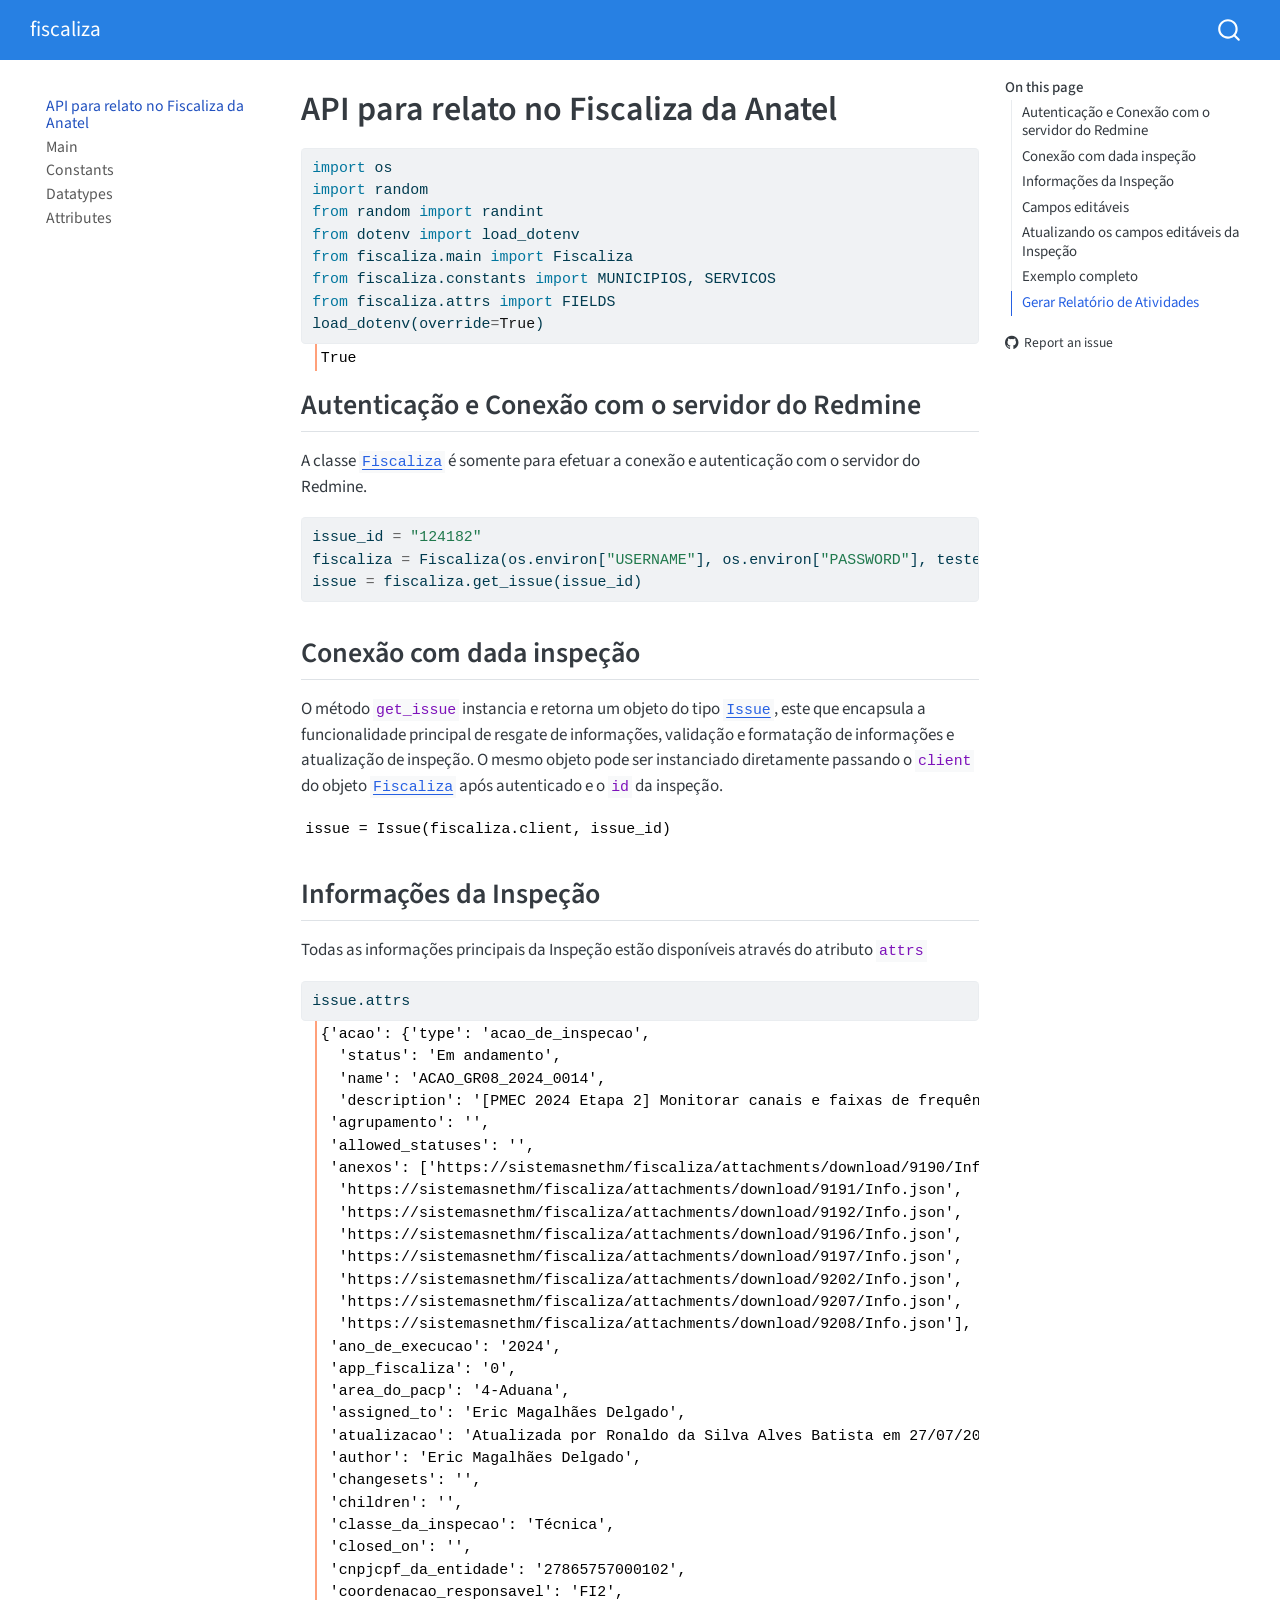
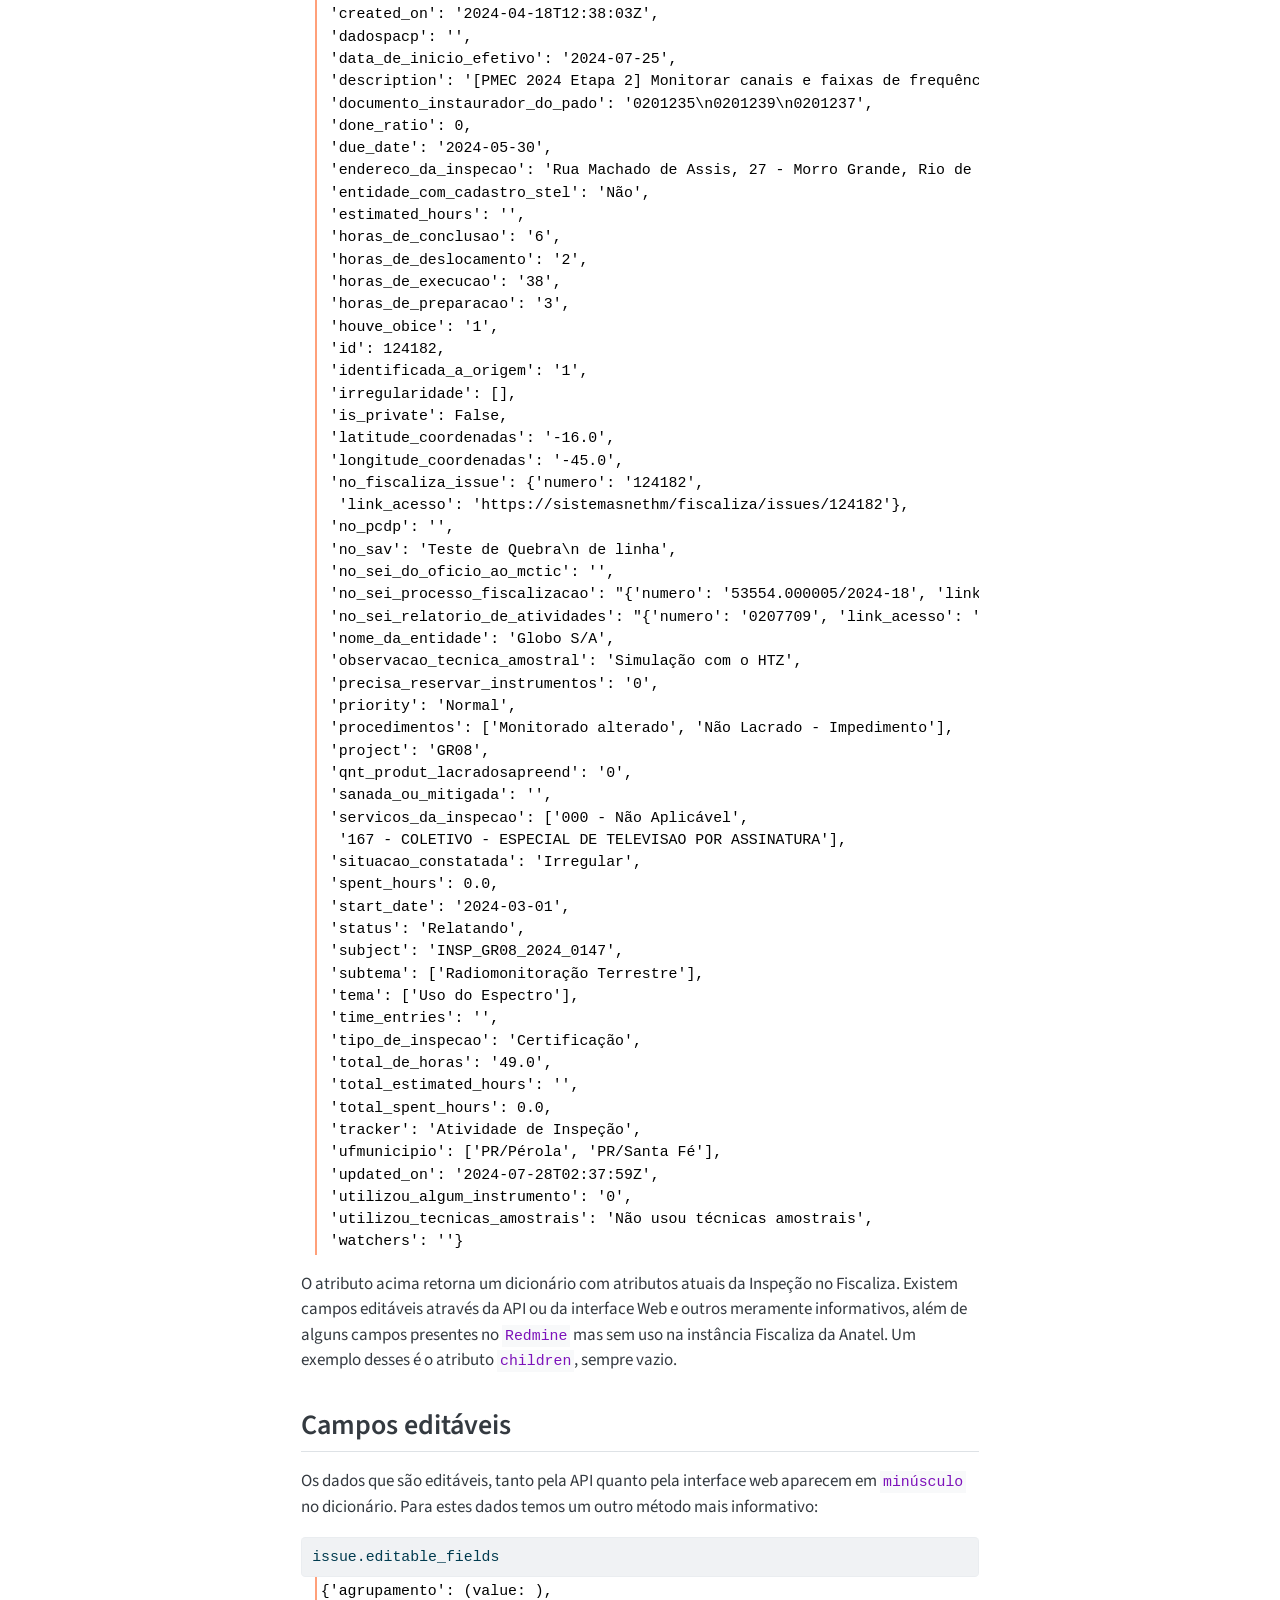
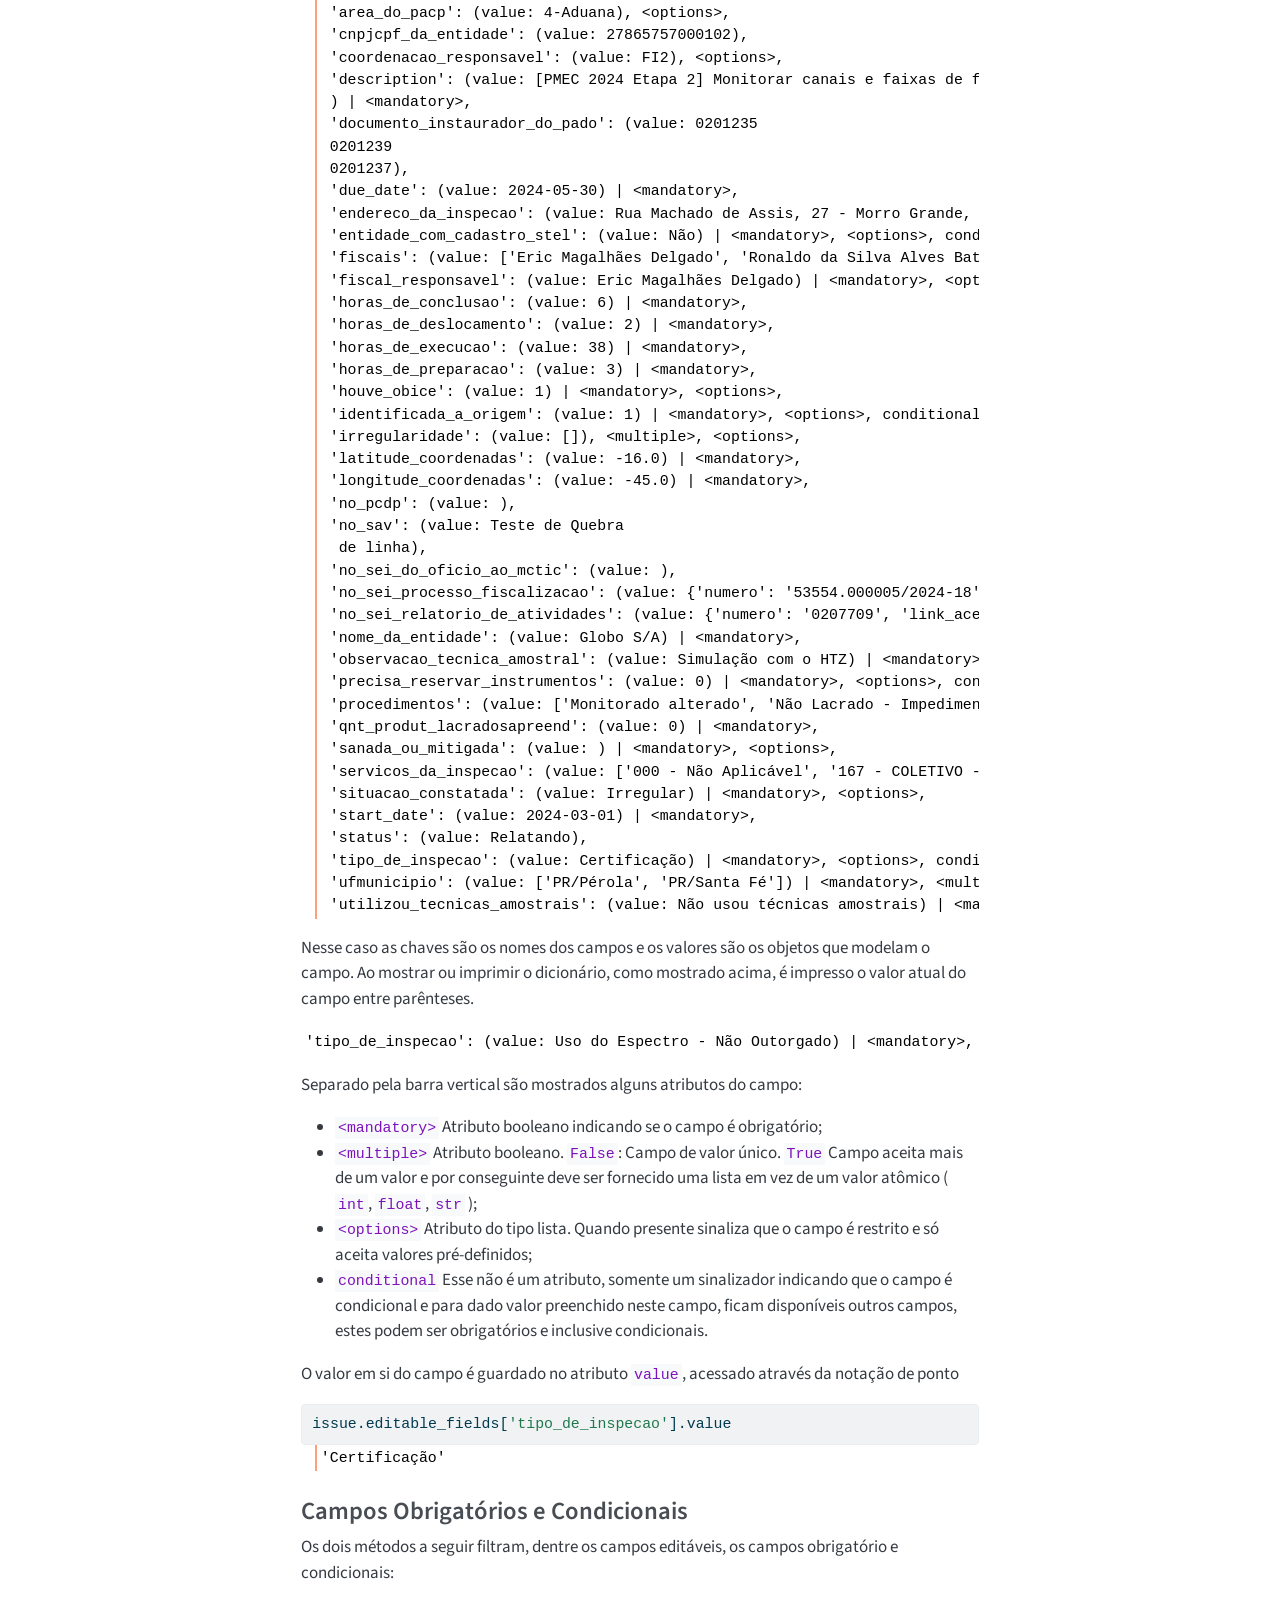
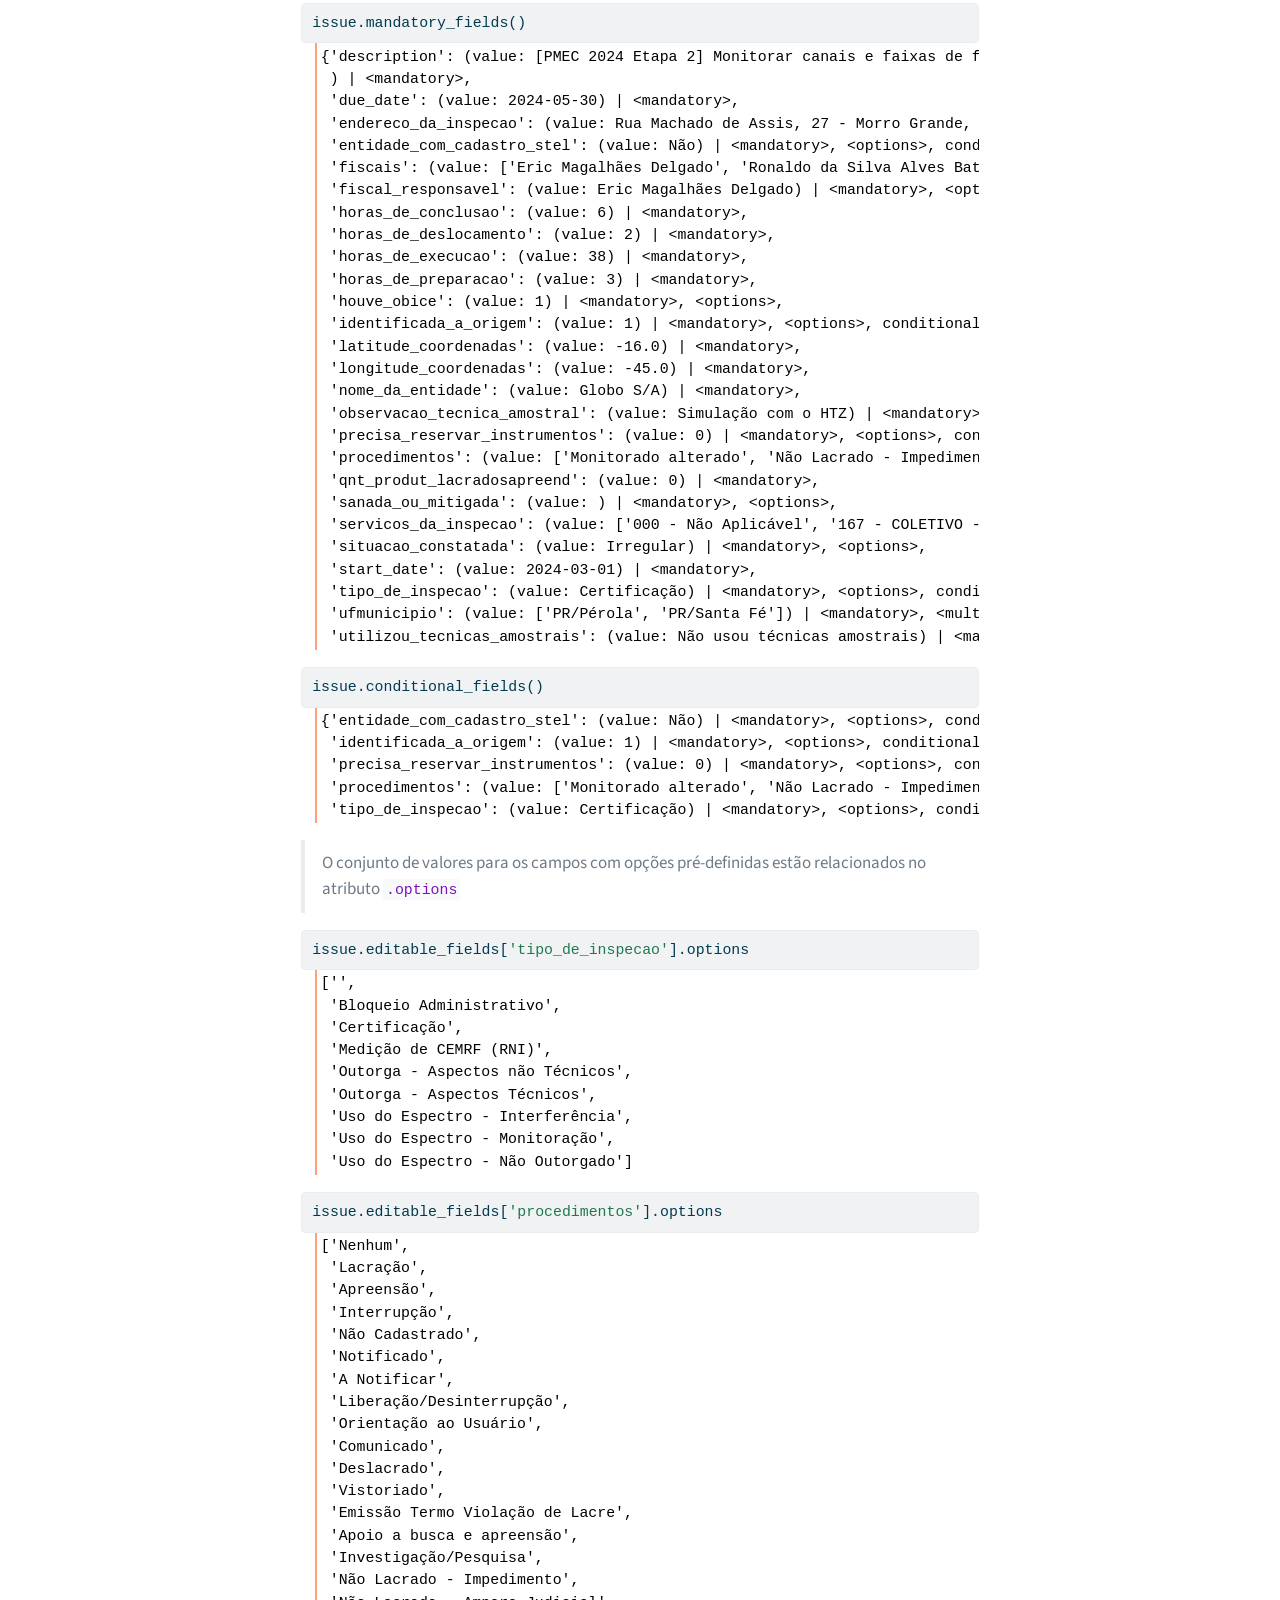
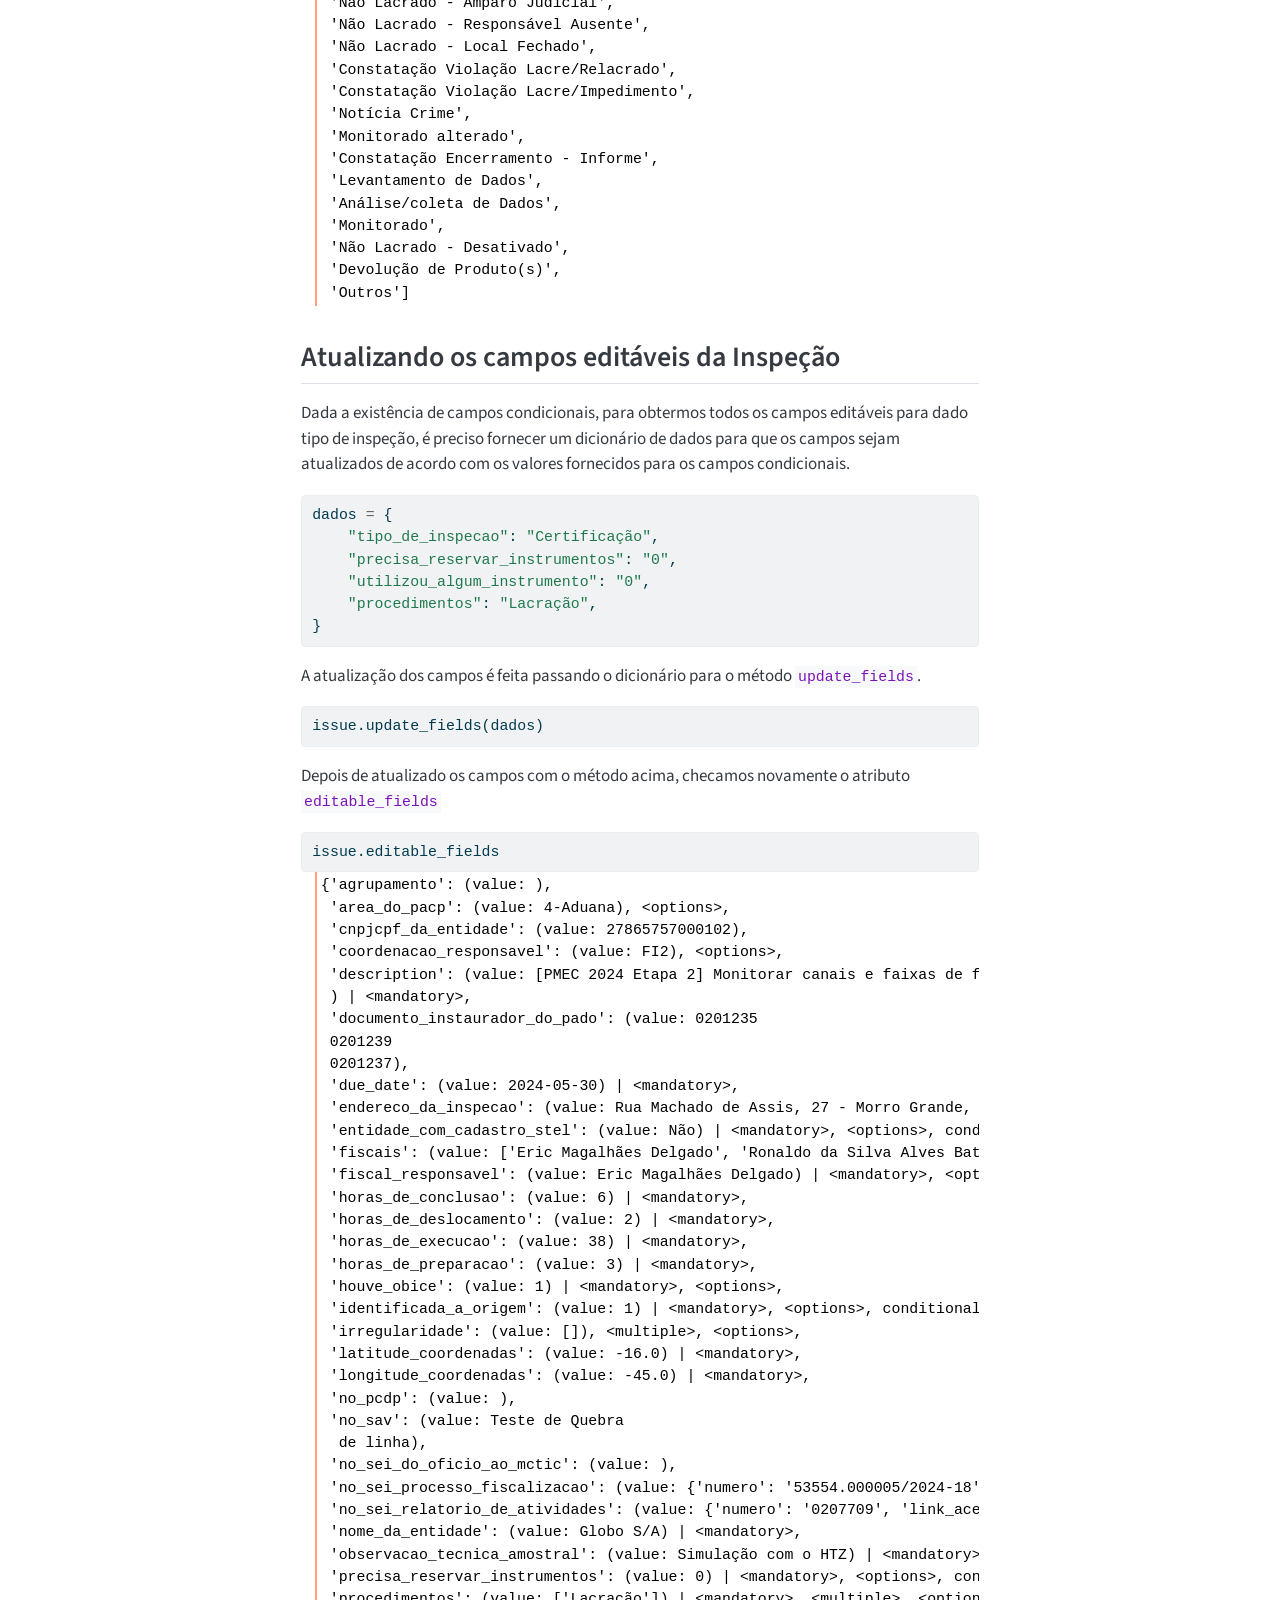
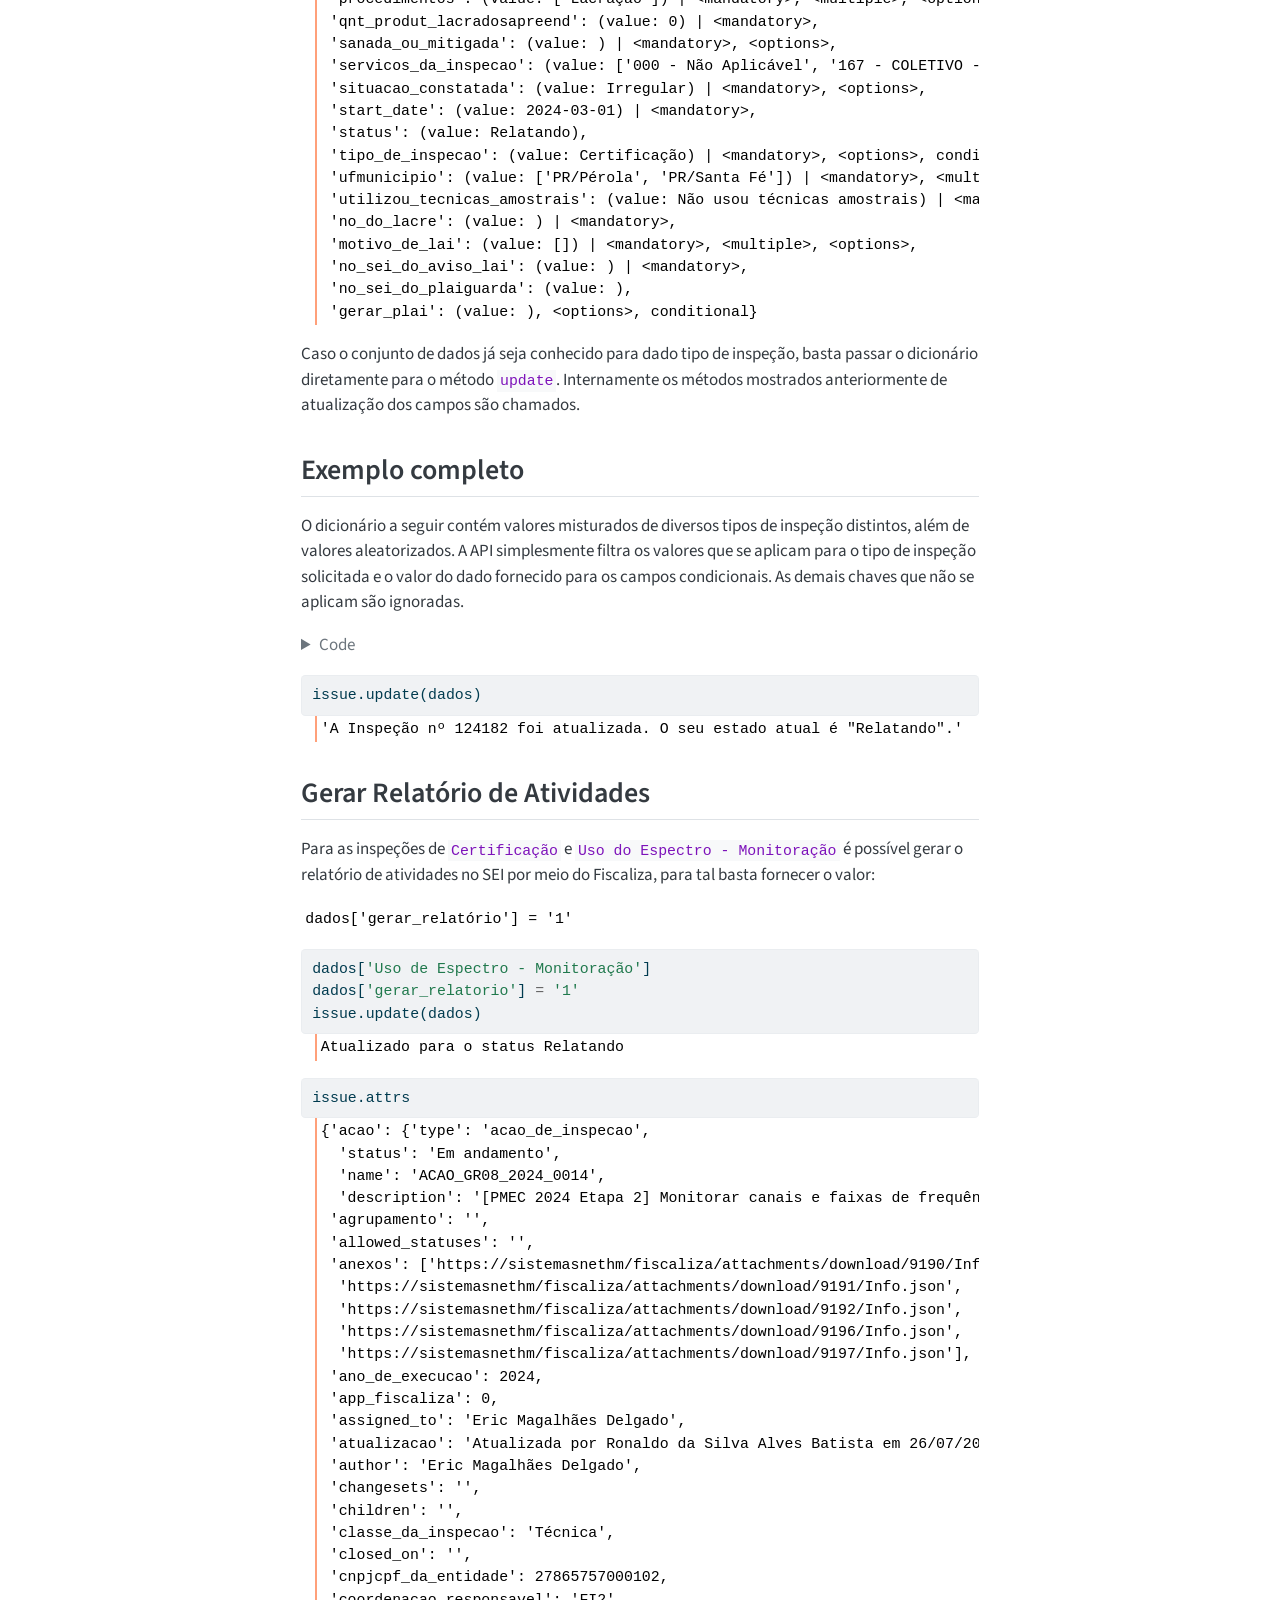
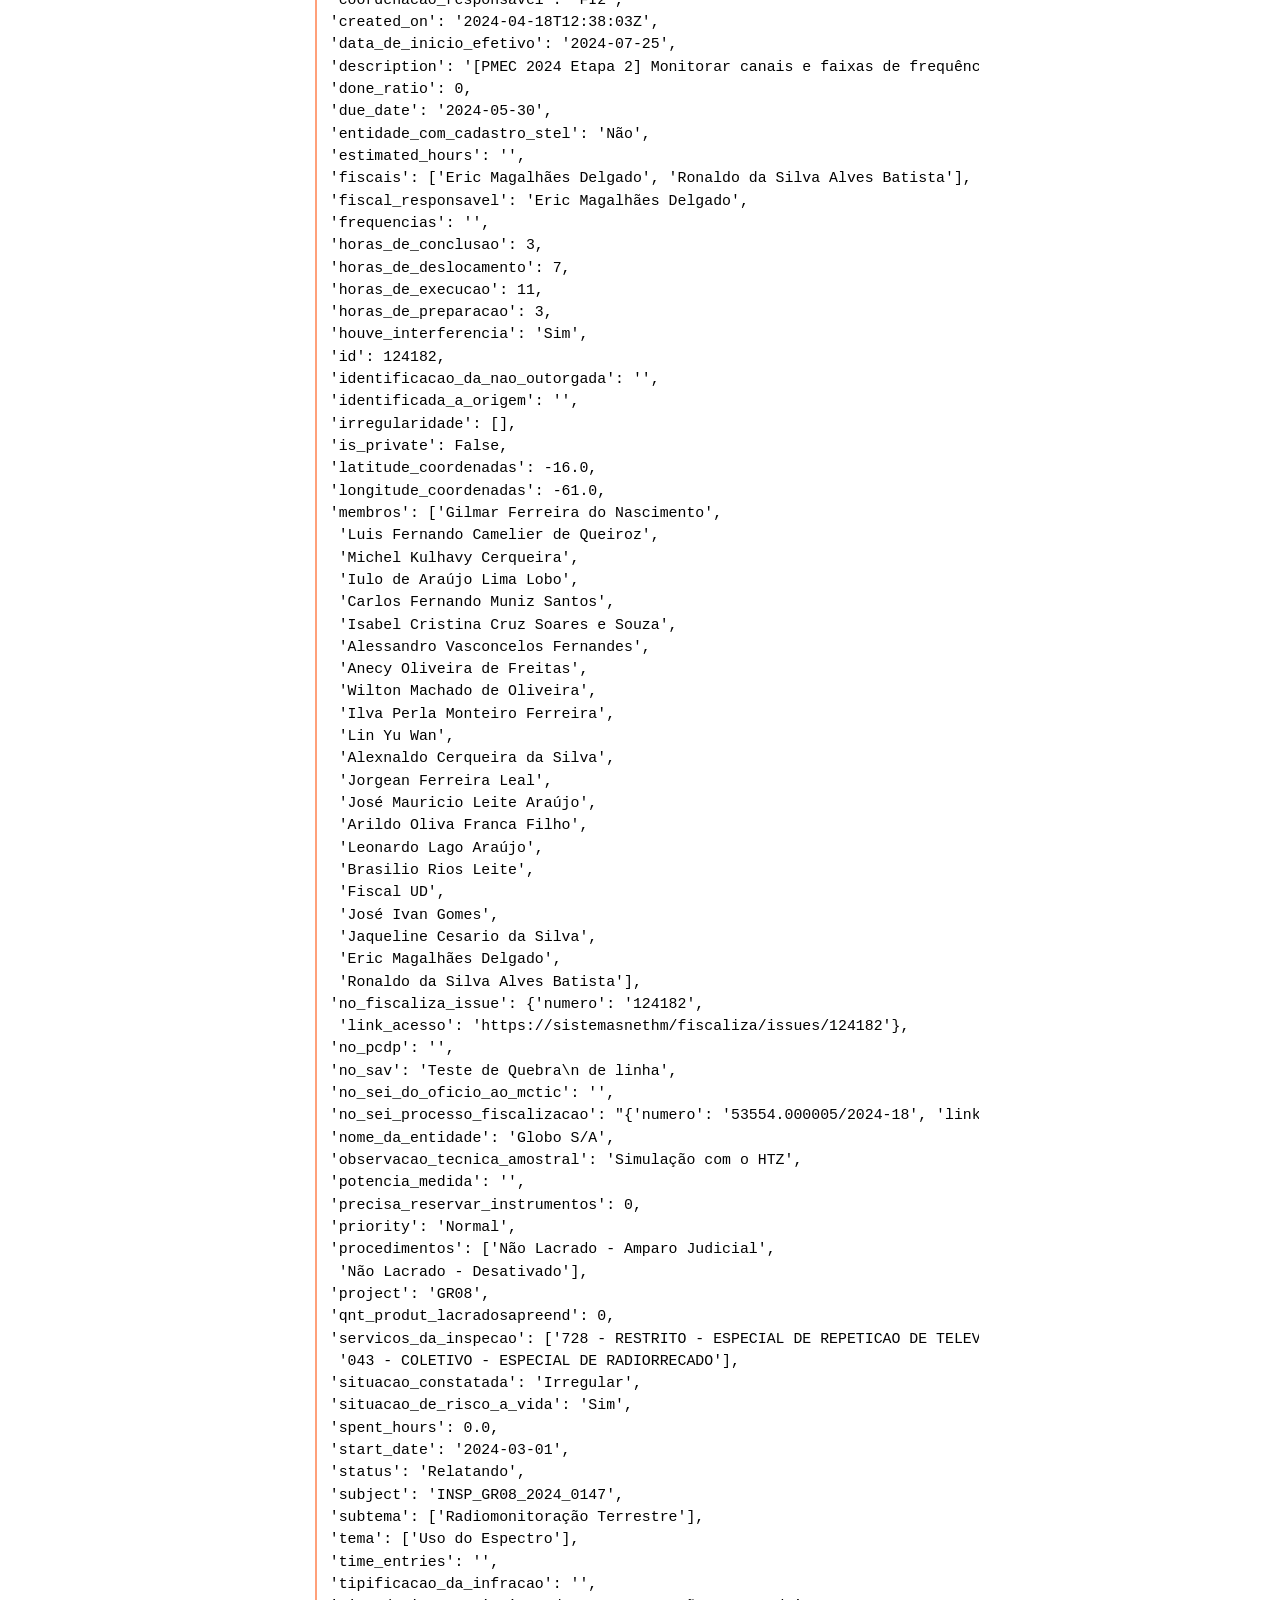
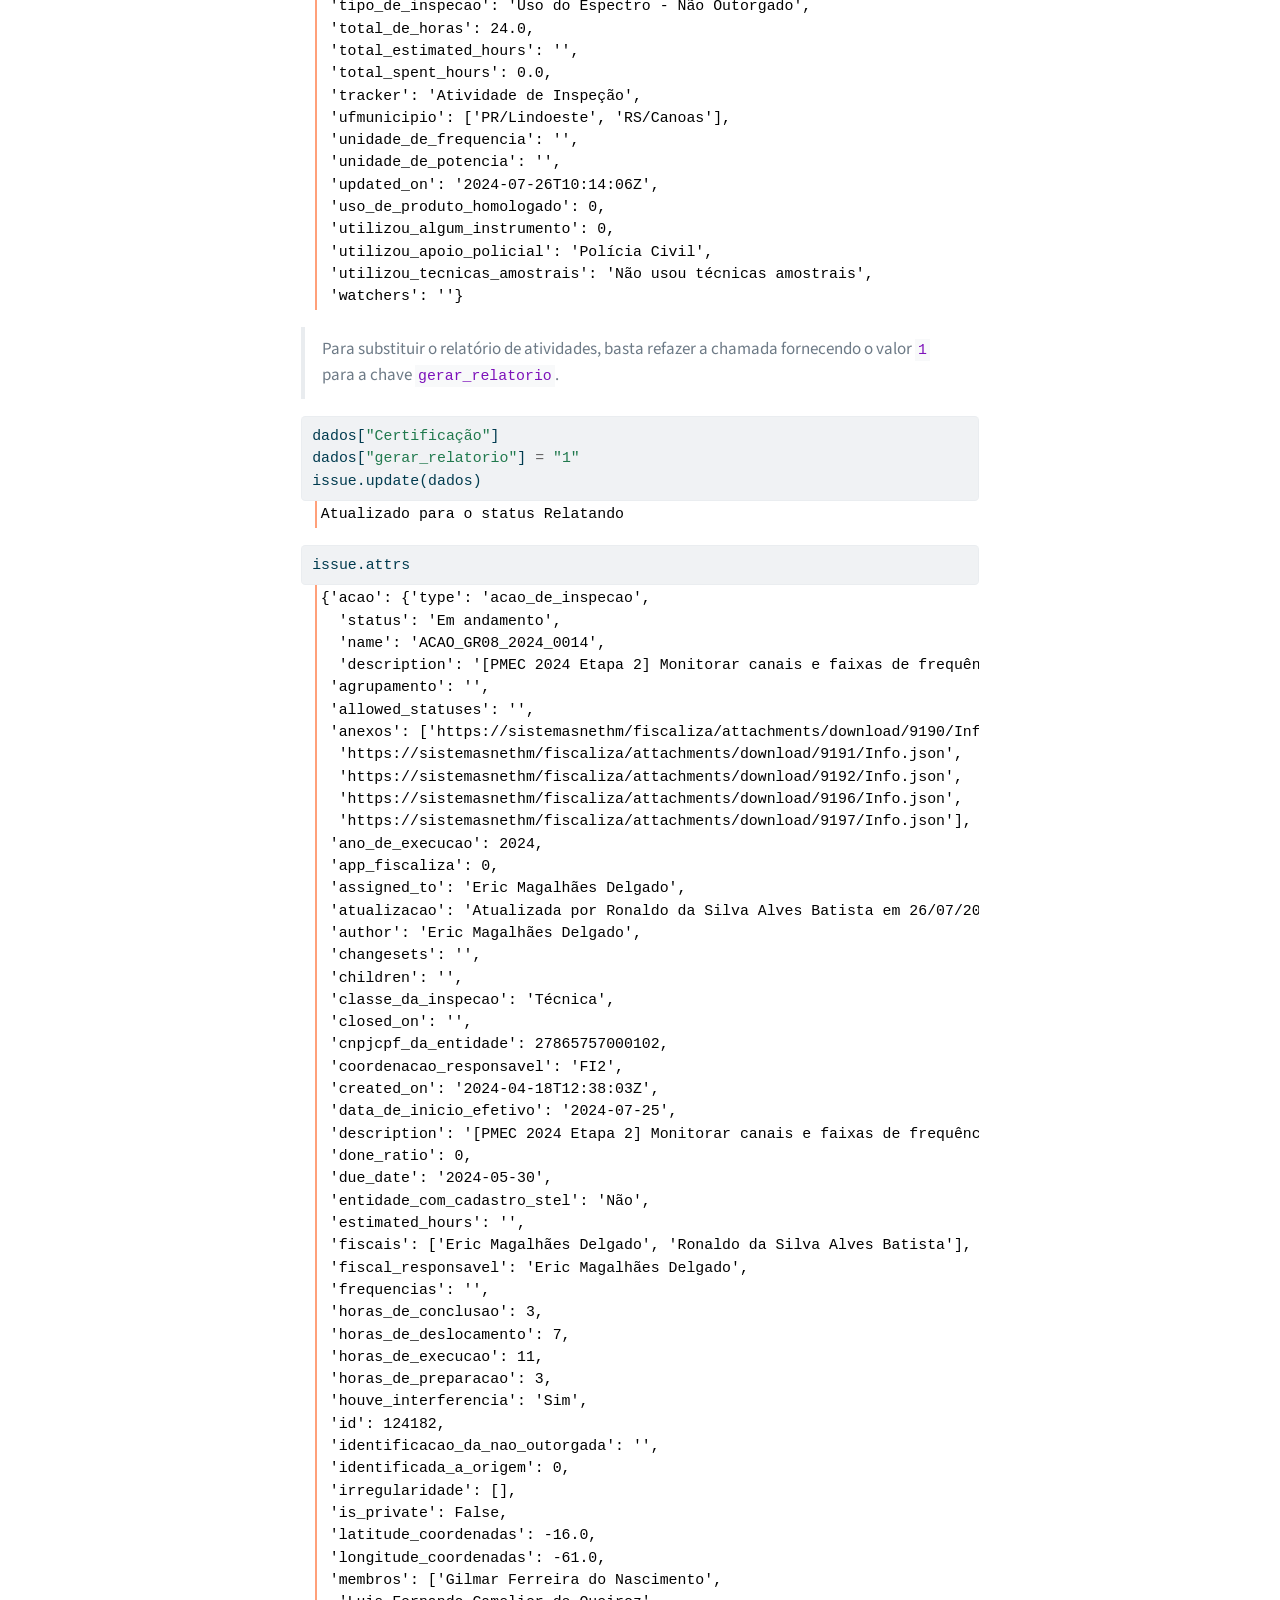
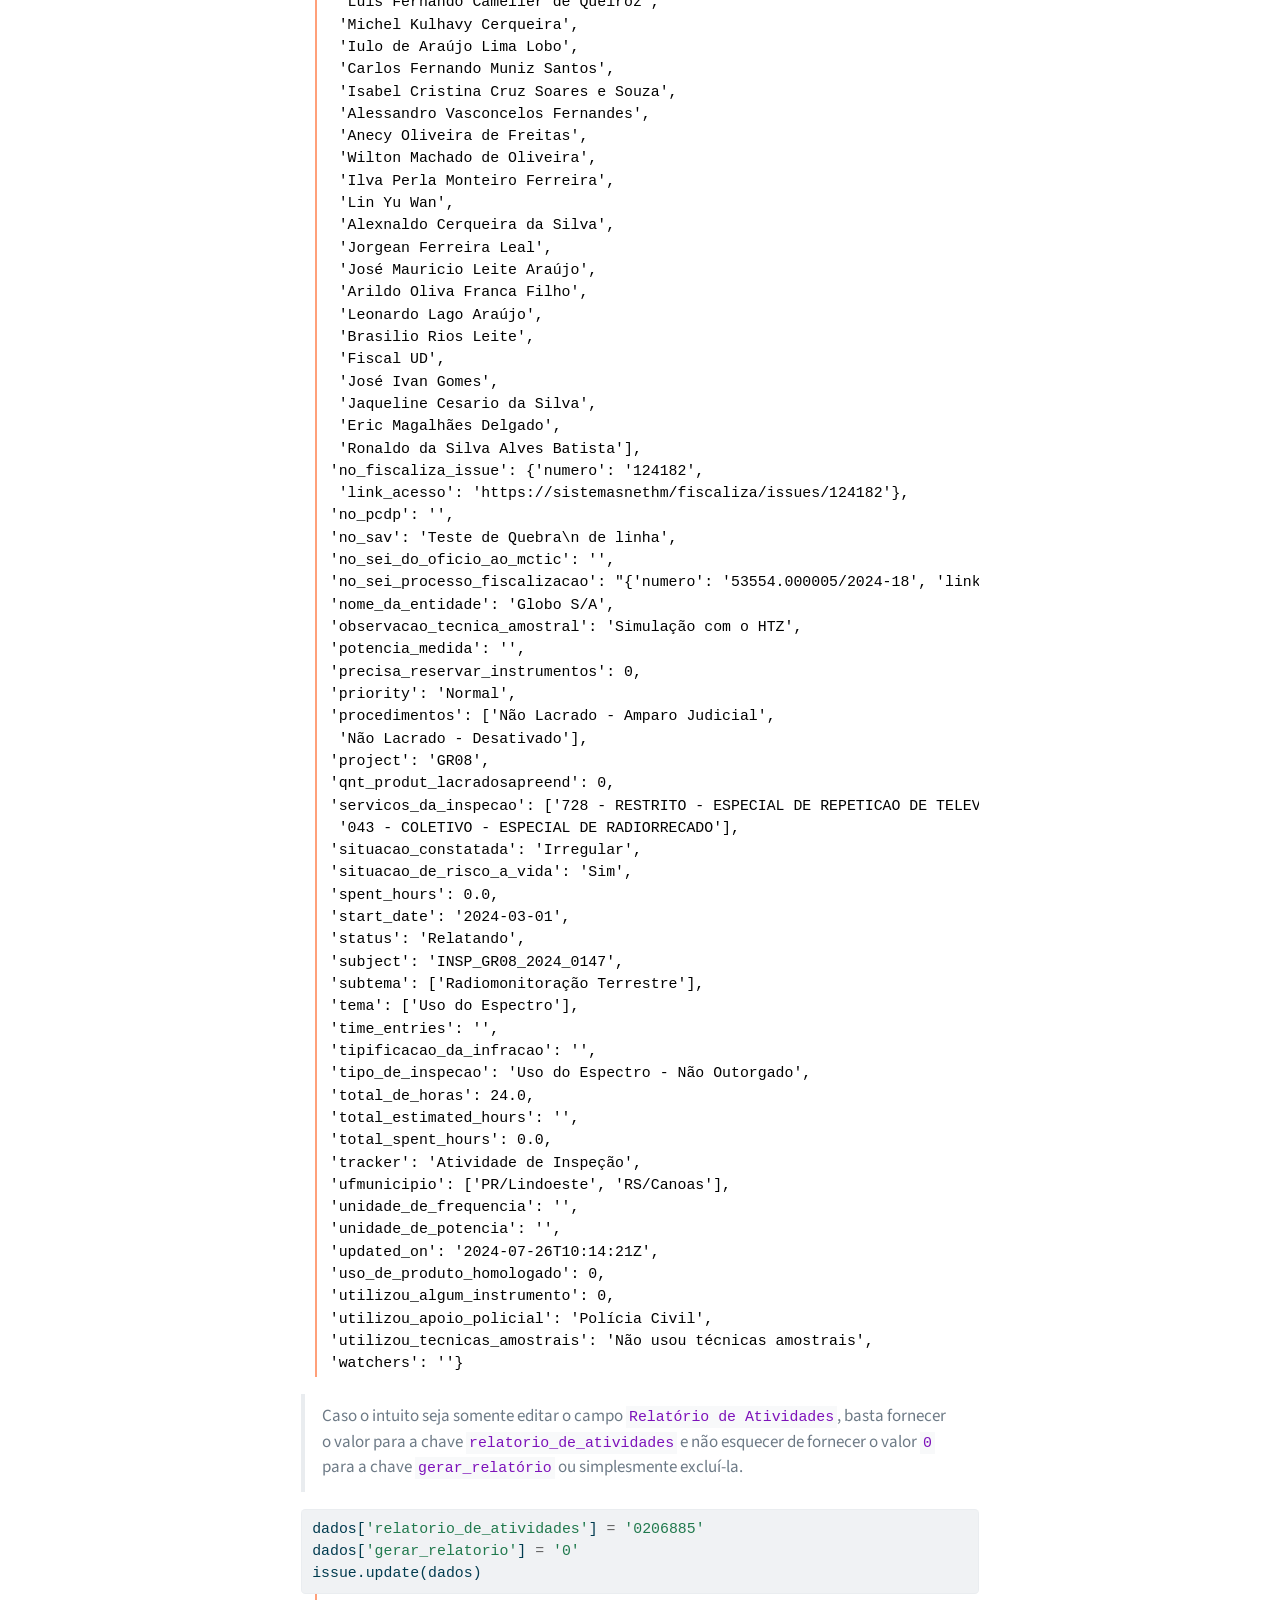
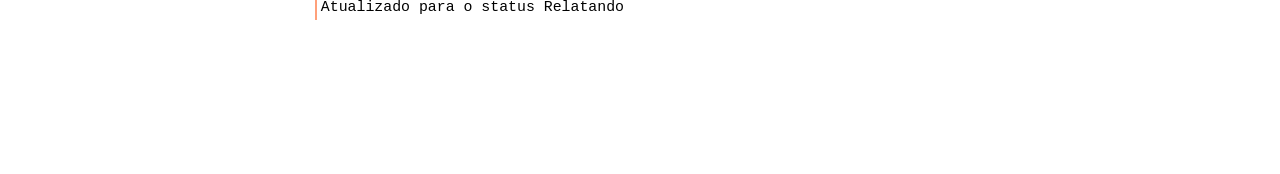
==== commit d27b8a22: "deploy: 29c904776c2220af4df6e79a83c305f4892da501" ====
--- a/index.html
+++ b/index.html
@@ -263,57 +263,61 @@
   'https://sistemasnethm/fiscaliza/attachments/download/9191/Info.json',
   'https://sistemasnethm/fiscaliza/attachments/download/9192/Info.json',
   'https://sistemasnethm/fiscaliza/attachments/download/9196/Info.json',
-  'https://sistemasnethm/fiscaliza/attachments/download/9197/Info.json'],
- 'ano_de_execucao': 2024,
- 'app_fiscaliza': 0,
+  'https://sistemasnethm/fiscaliza/attachments/download/9197/Info.json',
+  'https://sistemasnethm/fiscaliza/attachments/download/9202/Info.json',
+  'https://sistemasnethm/fiscaliza/attachments/download/9207/Info.json',
+  'https://sistemasnethm/fiscaliza/attachments/download/9208/Info.json'],
+ 'ano_de_execucao': '2024',
+ 'app_fiscaliza': '0',
+ 'area_do_pacp': '4-Aduana',
  'assigned_to': 'Eric Magalhães Delgado',
- 'atualizacao': 'Atualizada por Ronaldo da Silva Alves Batista em 26/07/2024 às 07:14:38',
+ 'atualizacao': 'Atualizada por Ronaldo da Silva Alves Batista em 27/07/2024 às 23:37:59',
  'author': 'Eric Magalhães Delgado',
  'changesets': '',
  'children': '',
  'classe_da_inspecao': 'Técnica',
  'closed_on': '',
- 'cnpjcpf_da_entidade': 27865757000102,
+ 'cnpjcpf_da_entidade': '27865757000102',
  'coordenacao_responsavel': 'FI2',
  'created_on': '2024-04-18T12:38:03Z',
+ 'dadospacp': '',
  'data_de_inicio_efetivo': '2024-07-25',
  'description': '[PMEC 2024 Etapa 2] Monitorar canais e faixas de frequências relacionados às aplicações críticas (como, por exemplo, radionavegação e radiocomunicação aeronáutica e canais de emergência) na forma a ser estabelecida no Plano de Ação de Fiscalização.\r\n',
+ 'documento_instaurador_do_pado': '0201235\n0201239\n0201237',
  'done_ratio': 0,
  'due_date': '2024-05-30',
+ 'endereco_da_inspecao': 'Rua Machado de Assis, 27 - Morro Grande, Rio de Janeiro - RJ',
  'entidade_com_cadastro_stel': 'Não',
  'estimated_hours': '',
- 'frequencias': '',
- 'horas_de_conclusao': 3,
- 'horas_de_deslocamento': 7,
- 'horas_de_execucao': 11,
- 'horas_de_preparacao': 3,
- 'houve_interferencia': 'Sim',
+ 'horas_de_conclusao': '6',
+ 'horas_de_deslocamento': '2',
+ 'horas_de_execucao': '38',
+ 'horas_de_preparacao': '3',
+ 'houve_obice': '1',
  'id': 124182,
- 'identificacao_da_nao_outorgada': '',
- 'identificada_a_origem': 0,
+ 'identificada_a_origem': '1',
  'irregularidade': [],
  'is_private': False,
- 'latitude_coordenadas': -16.0,
- 'longitude_coordenadas': -61.0,
+ 'latitude_coordenadas': '-16.0',
+ 'longitude_coordenadas': '-45.0',
  'no_fiscaliza_issue': {'numero': '124182',
   'link_acesso': 'https://sistemasnethm/fiscaliza/issues/124182'},
  'no_pcdp': '',
  'no_sav': 'Teste de Quebra\n de linha',
  'no_sei_do_oficio_ao_mctic': '',
  'no_sei_processo_fiscalizacao': "{'numero': '53554.000005/2024-18', 'link_acesso': 'https://seihm.anatel.gov.br/sei/controlador.php?acao=procedimento_trabalhar&amp;id_procedimento=1982134'}",
+ 'no_sei_relatorio_de_atividades': "{'numero': '0207709', 'link_acesso': 'https://seihm.anatel.gov.br/sei/controlador.php?acao=procedimento_trabalhar&amp;id_procedimento=1982134&amp;id_documento=1984091'}",
  'nome_da_entidade': 'Globo S/A',
  'observacao_tecnica_amostral': 'Simulação com o HTZ',
- 'potencia_medida': '',
- 'precisa_reservar_instrumentos': 0,
+ 'precisa_reservar_instrumentos': '0',
  'priority': 'Normal',
- 'procedimentos': ['Não Lacrado - Amparo Judicial',
-  'Não Lacrado - Desativado'],
+ 'procedimentos': ['Monitorado alterado', 'Não Lacrado - Impedimento'],
  'project': 'GR08',
- 'qnt_produt_lacradosapreend': 0,
- 'servicos_da_inspecao': ['728 - RESTRITO - ESPECIAL DE REPETICAO DE TELEVISAO',
-  '043 - COLETIVO - ESPECIAL DE RADIORRECADO'],
+ 'qnt_produt_lacradosapreend': '0',
+ 'sanada_ou_mitigada': '',
+ 'servicos_da_inspecao': ['000 - Não Aplicável',
+  '167 - COLETIVO - ESPECIAL DE TELEVISAO POR ASSINATURA'],
  'situacao_constatada': 'Irregular',
- 'situacao_de_risco_a_vida': 'Sim',
  'spent_hours': 0.0,
  'start_date': '2024-03-01',
  'status': 'Relatando',
@@ -321,19 +325,14 @@
  'subtema': ['Radiomonitoração Terrestre'],
  'tema': ['Uso do Espectro'],
  'time_entries': '',
- 'tipificacao_da_infracao': '',
- 'tipo_de_inspecao': 'Uso do Espectro - Não Outorgado',
- 'total_de_horas': 24.0,
+ 'tipo_de_inspecao': 'Certificação',
+ 'total_de_horas': '49.0',
  'total_estimated_hours': '',
  'total_spent_hours': 0.0,
  'tracker': 'Atividade de Inspeção',
- 'ufmunicipio': ['PR/Lindoeste', 'RS/Canoas'],
- 'unidade_de_frequencia': '',
- 'unidade_de_potencia': '',
- 'updated_on': '2024-07-26T10:14:38Z',
- 'uso_de_produto_homologado': 0,
- 'utilizou_algum_instrumento': 0,
- 'utilizou_apoio_policial': 'Polícia Civil',
+ 'ufmunicipio': ['PR/Pérola', 'PR/Santa Fé'],
+ 'updated_on': '2024-07-28T02:37:59Z',
+ 'utilizou_algum_instrumento': '0',
  'utilizou_tecnicas_amostrais': 'Não usou técnicas amostrais',
  'watchers': ''}</code></pre>
 </div>
@@ -346,50 +345,48 @@
 <div id="cell-10" class="cell" data-execution_count="6">
 <div class="sourceCode cell-code" id="cb7"><pre class="sourceCode python code-with-copy"><code class="sourceCode python"><span id="cb7-1"><a href="#cb7-1" aria-hidden="true" tabindex="-1"></a>issue.editable_fields</span></code><button title="Copy to Clipboard" class="code-copy-button"><i class="bi"></i></button></pre></div>
 <div class="cell-output cell-output-display" data-execution_count="6">
-<pre><code>{'status': (value: Relatando),
+<pre><code>{'agrupamento': (value: ),
+ 'area_do_pacp': (value: 4-Aduana), &lt;options&gt;,
+ 'cnpjcpf_da_entidade': (value: 27865757000102),
+ 'coordenacao_responsavel': (value: FI2), &lt;options&gt;,
  'description': (value: [PMEC 2024 Etapa 2] Monitorar canais e faixas de frequências relacionados às aplicações críticas (como, por exemplo, radionavegação e radiocomunicação aeronáutica e canais de emergência) na forma a ser estabelecida no Plano de Ação de Fiscalização.
  ) | &lt;mandatory&gt;,
- 'start_date': (value: 2024-03-01) | &lt;mandatory&gt;,
+ 'documento_instaurador_do_pado': (value: 0201235
+ 0201239
+ 0201237),
  'due_date': (value: 2024-05-30) | &lt;mandatory&gt;,
- 'tipo_de_inspecao': (value: Uso do Espectro - Não Outorgado) | &lt;mandatory&gt;, &lt;options&gt;, conditional,
+ 'endereco_da_inspecao': (value: Rua Machado de Assis, 27 - Morro Grande, Rio de Janeiro - RJ) | &lt;mandatory&gt;,
+ 'entidade_com_cadastro_stel': (value: Não) | &lt;mandatory&gt;, &lt;options&gt;, conditional,
+ 'fiscais': (value: ['Eric Magalhães Delgado', 'Ronaldo da Silva Alves Batista']) | &lt;mandatory&gt;, &lt;multiple&gt;, &lt;options&gt;,
  'fiscal_responsavel': (value: Eric Magalhães Delgado) | &lt;mandatory&gt;, &lt;options&gt;,
- 'fiscais': (value: ['Eric Magalhães Delgado', 'Ronaldo da Silva Alves Batista']) | &lt;mandatory&gt;, &lt;multiple&gt;, &lt;options&gt;,
- 'ufmunicipio': (value: ['PR/Lindoeste', 'RS/Canoas']) | &lt;mandatory&gt;, &lt;multiple&gt;, &lt;options&gt;,
- 'servicos_da_inspecao': (value: ['728 - RESTRITO - ESPECIAL DE REPETICAO DE TELEVISAO', '043 - COLETIVO - ESPECIAL DE RADIORRECADO']) | &lt;mandatory&gt;, &lt;multiple&gt;, &lt;options&gt;,
- 'situacao_constatada': (value: Irregular) | &lt;mandatory&gt;, &lt;options&gt;,
- 'procedimentos': (value: ['Não Lacrado - Amparo Judicial', 'Não Lacrado - Desativado']) | &lt;mandatory&gt;, &lt;multiple&gt;, &lt;options&gt;, conditional,
- 'irregularidade': (value: []), &lt;multiple&gt;,
- 'utilizou_apoio_policial': (value: Polícia Civil) | &lt;mandatory&gt;, &lt;options&gt;,
- 'potencia_medida': (value: ),
- 'unidade_de_potencia': (value: ),
- 'unidade_de_frequencia': (value: ),
+ 'horas_de_conclusao': (value: 6) | &lt;mandatory&gt;,
+ 'horas_de_deslocamento': (value: 2) | &lt;mandatory&gt;,
+ 'horas_de_execucao': (value: 38) | &lt;mandatory&gt;,
  'horas_de_preparacao': (value: 3) | &lt;mandatory&gt;,
- 'horas_de_deslocamento': (value: 7) | &lt;mandatory&gt;,
- 'horas_de_execucao': (value: 11) | &lt;mandatory&gt;,
- 'horas_de_conclusao': (value: 3) | &lt;mandatory&gt;,
+ 'houve_obice': (value: 1) | &lt;mandatory&gt;, &lt;options&gt;,
+ 'identificada_a_origem': (value: 1) | &lt;mandatory&gt;, &lt;options&gt;, conditional,
+ 'irregularidade': (value: []), &lt;multiple&gt;, &lt;options&gt;,
+ 'latitude_coordenadas': (value: -16.0) | &lt;mandatory&gt;,
+ 'longitude_coordenadas': (value: -45.0) | &lt;mandatory&gt;,
+ 'no_pcdp': (value: ),
  'no_sav': (value: Teste de Quebra
   de linha),
- 'no_pcdp': (value: ),
- 'uso_de_produto_homologado': (value: 0) | &lt;mandatory&gt;, &lt;options&gt;, conditional,
+ 'no_sei_do_oficio_ao_mctic': (value: ),
+ 'no_sei_processo_fiscalizacao': (value: {'numero': '53554.000005/2024-18', 'link_acesso': 'https://seihm.anatel.gov.br/sei/controlador.php?acao=procedimento_trabalhar&amp;id_procedimento=1982134'}),
+ 'no_sei_relatorio_de_atividades': (value: {'numero': '0207709', 'link_acesso': 'https://seihm.anatel.gov.br/sei/controlador.php?acao=procedimento_trabalhar&amp;id_procedimento=1982134&amp;id_documento=1984091'}),
  'nome_da_entidade': (value: Globo S/A) | &lt;mandatory&gt;,
- 'cnpjcpf_da_entidade': (value: 27865757000102),
+ 'observacao_tecnica_amostral': (value: Simulação com o HTZ) | &lt;mandatory&gt;,
+ 'precisa_reservar_instrumentos': (value: 0) | &lt;mandatory&gt;, &lt;options&gt;, conditional,
+ 'procedimentos': (value: ['Monitorado alterado', 'Não Lacrado - Impedimento']) | &lt;mandatory&gt;, &lt;multiple&gt;, &lt;options&gt;, conditional,
  'qnt_produt_lacradosapreend': (value: 0) | &lt;mandatory&gt;,
- 'tipificacao_da_infracao': (value: ), &lt;options&gt;,
- 'houve_interferencia': (value: Sim) | &lt;mandatory&gt;, &lt;options&gt;, conditional,
- 'situacao_de_risco_a_vida': (value: Sim) | &lt;mandatory&gt;, &lt;options&gt;,
- 'identificada_a_origem': (value: 0) | &lt;mandatory&gt;, &lt;options&gt;, conditional,
- 'latitude_coordenadas': (value: -16.0) | &lt;mandatory&gt;,
- 'longitude_coordenadas': (value: -61.0) | &lt;mandatory&gt;,
- 'coordenacao_responsavel': (value: FI2), &lt;options&gt;,
- 'frequencias': (value: ),
- 'entidade_com_cadastro_stel': (value: Não) | &lt;mandatory&gt;, &lt;options&gt;,
- 'agrupamento': (value: ),
- 'identificacao_da_nao_outorgada': (value: ),
- 'no_sei_processo_fiscalizacao': ({'numero': '53554.000005/2024-18', 'link_acesso': 'https://seihm.anatel.gov.br/sei/controlador.php?acao=procedimento_trabalhar&amp;id_procedimento=1982134'}),
- 'precisa_reservar_instrumentos': (value: 0) | &lt;mandatory&gt;, &lt;options&gt;, conditional,
- 'utilizou_algum_instrumento': (value: 0) | &lt;mandatory&gt;, &lt;options&gt;, conditional,
- 'utilizou_tecnicas_amostrais': (value: Não usou técnicas amostrais) | &lt;mandatory&gt;, &lt;options&gt;,
- 'observacao_tecnica_amostral': (value: Simulação com o HTZ) | &lt;mandatory&gt;}</code></pre>
+ 'sanada_ou_mitigada': (value: ) | &lt;mandatory&gt;, &lt;options&gt;,
+ 'servicos_da_inspecao': (value: ['000 - Não Aplicável', '167 - COLETIVO - ESPECIAL DE TELEVISAO POR ASSINATURA']) | &lt;mandatory&gt;, &lt;multiple&gt;, &lt;options&gt;,
+ 'situacao_constatada': (value: Irregular) | &lt;mandatory&gt;, &lt;options&gt;,
+ 'start_date': (value: 2024-03-01) | &lt;mandatory&gt;,
+ 'status': (value: Relatando),
+ 'tipo_de_inspecao': (value: Certificação) | &lt;mandatory&gt;, &lt;options&gt;, conditional,
+ 'ufmunicipio': (value: ['PR/Pérola', 'PR/Santa Fé']) | &lt;mandatory&gt;, &lt;multiple&gt;, &lt;options&gt;,
+ 'utilizou_tecnicas_amostrais': (value: Não usou técnicas amostrais) | &lt;mandatory&gt;, &lt;options&gt;}</code></pre>
 </div>
 </div>
 <p>Nesse caso as chaves são os nomes dos campos e os valores são os objetos que modelam o campo. Ao mostrar ou imprimir o dicionário, como mostrado acima, é impresso o valor atual do campo entre parênteses.</p>
@@ -405,7 +402,7 @@
 <div id="cell-13" class="cell" data-execution_count="7">
 <div class="sourceCode cell-code" id="cb10"><pre class="sourceCode python code-with-copy"><code class="sourceCode python"><span id="cb10-1"><a href="#cb10-1" aria-hidden="true" tabindex="-1"></a>issue.editable_fields[<span class="st">'tipo_de_inspecao'</span>].value</span></code><button title="Copy to Clipboard" class="code-copy-button"><i class="bi"></i></button></pre></div>
 <div class="cell-output cell-output-display" data-execution_count="7">
-<pre><code>'Uso do Espectro - Não Outorgado'</code></pre>
+<pre><code>'Certificação'</code></pre>
 </div>
 </div>
 <section id="campos-obrigatórios-e-condicionais" class="level3">
@@ -416,45 +413,41 @@
 <div class="cell-output cell-output-display" data-execution_count="8">
 <pre><code>{'description': (value: [PMEC 2024 Etapa 2] Monitorar canais e faixas de frequências relacionados às aplicações críticas (como, por exemplo, radionavegação e radiocomunicação aeronáutica e canais de emergência) na forma a ser estabelecida no Plano de Ação de Fiscalização.
  ) | &lt;mandatory&gt;,
+ 'due_date': (value: 2024-05-30) | &lt;mandatory&gt;,
+ 'endereco_da_inspecao': (value: Rua Machado de Assis, 27 - Morro Grande, Rio de Janeiro - RJ) | &lt;mandatory&gt;,
+ 'entidade_com_cadastro_stel': (value: Não) | &lt;mandatory&gt;, &lt;options&gt;, conditional,
+ 'fiscais': (value: ['Eric Magalhães Delgado', 'Ronaldo da Silva Alves Batista']) | &lt;mandatory&gt;, &lt;multiple&gt;, &lt;options&gt;,
+ 'fiscal_responsavel': (value: Eric Magalhães Delgado) | &lt;mandatory&gt;, &lt;options&gt;,
+ 'horas_de_conclusao': (value: 6) | &lt;mandatory&gt;,
+ 'horas_de_deslocamento': (value: 2) | &lt;mandatory&gt;,
+ 'horas_de_execucao': (value: 38) | &lt;mandatory&gt;,
+ 'horas_de_preparacao': (value: 3) | &lt;mandatory&gt;,
+ 'houve_obice': (value: 1) | &lt;mandatory&gt;, &lt;options&gt;,
+ 'identificada_a_origem': (value: 1) | &lt;mandatory&gt;, &lt;options&gt;, conditional,
+ 'latitude_coordenadas': (value: -16.0) | &lt;mandatory&gt;,
+ 'longitude_coordenadas': (value: -45.0) | &lt;mandatory&gt;,
+ 'nome_da_entidade': (value: Globo S/A) | &lt;mandatory&gt;,
+ 'observacao_tecnica_amostral': (value: Simulação com o HTZ) | &lt;mandatory&gt;,
+ 'precisa_reservar_instrumentos': (value: 0) | &lt;mandatory&gt;, &lt;options&gt;, conditional,
+ 'procedimentos': (value: ['Monitorado alterado', 'Não Lacrado - Impedimento']) | &lt;mandatory&gt;, &lt;multiple&gt;, &lt;options&gt;, conditional,
+ 'qnt_produt_lacradosapreend': (value: 0) | &lt;mandatory&gt;,
+ 'sanada_ou_mitigada': (value: ) | &lt;mandatory&gt;, &lt;options&gt;,
+ 'servicos_da_inspecao': (value: ['000 - Não Aplicável', '167 - COLETIVO - ESPECIAL DE TELEVISAO POR ASSINATURA']) | &lt;mandatory&gt;, &lt;multiple&gt;, &lt;options&gt;,
+ 'situacao_constatada': (value: Irregular) | &lt;mandatory&gt;, &lt;options&gt;,
  'start_date': (value: 2024-03-01) | &lt;mandatory&gt;,
- 'due_date': (value: 2024-05-30) | &lt;mandatory&gt;,
- 'tipo_de_inspecao': (value: Uso do Espectro - Não Outorgado) | &lt;mandatory&gt;, &lt;options&gt;, conditional,
- 'fiscal_responsavel': (value: Eric Magalhães Delgado) | &lt;mandatory&gt;, &lt;options&gt;,
- 'fiscais': (value: ['Eric Magalhães Delgado', 'Ronaldo da Silva Alves Batista']) | &lt;mandatory&gt;, &lt;multiple&gt;, &lt;options&gt;,
- 'ufmunicipio': (value: ['PR/Lindoeste', 'RS/Canoas']) | &lt;mandatory&gt;, &lt;multiple&gt;, &lt;options&gt;,
- 'servicos_da_inspecao': (value: ['728 - RESTRITO - ESPECIAL DE REPETICAO DE TELEVISAO', '043 - COLETIVO - ESPECIAL DE RADIORRECADO']) | &lt;mandatory&gt;, &lt;multiple&gt;, &lt;options&gt;,
- 'situacao_constatada': (value: Irregular) | &lt;mandatory&gt;, &lt;options&gt;,
- 'procedimentos': (value: ['Não Lacrado - Amparo Judicial', 'Não Lacrado - Desativado']) | &lt;mandatory&gt;, &lt;multiple&gt;, &lt;options&gt;, conditional,
- 'utilizou_apoio_policial': (value: Polícia Civil) | &lt;mandatory&gt;, &lt;options&gt;,
- 'horas_de_preparacao': (value: 3) | &lt;mandatory&gt;,
- 'horas_de_deslocamento': (value: 7) | &lt;mandatory&gt;,
- 'horas_de_execucao': (value: 11) | &lt;mandatory&gt;,
- 'horas_de_conclusao': (value: 3) | &lt;mandatory&gt;,
- 'uso_de_produto_homologado': (value: 0) | &lt;mandatory&gt;, &lt;options&gt;, conditional,
- 'nome_da_entidade': (value: Globo S/A) | &lt;mandatory&gt;,
- 'qnt_produt_lacradosapreend': (value: 0) | &lt;mandatory&gt;,
- 'houve_interferencia': (value: Sim) | &lt;mandatory&gt;, &lt;options&gt;, conditional,
- 'situacao_de_risco_a_vida': (value: Sim) | &lt;mandatory&gt;, &lt;options&gt;,
- 'identificada_a_origem': (value: 0) | &lt;mandatory&gt;, &lt;options&gt;, conditional,
- 'latitude_coordenadas': (value: -16.0) | &lt;mandatory&gt;,
- 'longitude_coordenadas': (value: -61.0) | &lt;mandatory&gt;,
- 'entidade_com_cadastro_stel': (value: Não) | &lt;mandatory&gt;, &lt;options&gt;,
- 'precisa_reservar_instrumentos': (value: 0) | &lt;mandatory&gt;, &lt;options&gt;, conditional,
- 'utilizou_algum_instrumento': (value: 0) | &lt;mandatory&gt;, &lt;options&gt;, conditional,
- 'utilizou_tecnicas_amostrais': (value: Não usou técnicas amostrais) | &lt;mandatory&gt;, &lt;options&gt;,
- 'observacao_tecnica_amostral': (value: Simulação com o HTZ) | &lt;mandatory&gt;}</code></pre>
+ 'tipo_de_inspecao': (value: Certificação) | &lt;mandatory&gt;, &lt;options&gt;, conditional,
+ 'ufmunicipio': (value: ['PR/Pérola', 'PR/Santa Fé']) | &lt;mandatory&gt;, &lt;multiple&gt;, &lt;options&gt;,
+ 'utilizou_tecnicas_amostrais': (value: Não usou técnicas amostrais) | &lt;mandatory&gt;, &lt;options&gt;}</code></pre>
 </div>
 </div>
 <div id="cell-17" class="cell" data-execution_count="9">
 <div class="sourceCode cell-code" id="cb14"><pre class="sourceCode python code-with-copy"><code class="sourceCode python"><span id="cb14-1"><a href="#cb14-1" aria-hidden="true" tabindex="-1"></a>issue.conditional_fields()</span></code><button title="Copy to Clipboard" class="code-copy-button"><i class="bi"></i></button></pre></div>
 <div class="cell-output cell-output-display" data-execution_count="9">
-<pre><code>{'tipo_de_inspecao': (value: Uso do Espectro - Não Outorgado) | &lt;mandatory&gt;, &lt;options&gt;, conditional,
- 'procedimentos': (value: ['Não Lacrado - Amparo Judicial', 'Não Lacrado - Desativado']) | &lt;mandatory&gt;, &lt;multiple&gt;, &lt;options&gt;, conditional,
- 'uso_de_produto_homologado': (value: 0) | &lt;mandatory&gt;, &lt;options&gt;, conditional,
- 'houve_interferencia': (value: Sim) | &lt;mandatory&gt;, &lt;options&gt;, conditional,
- 'identificada_a_origem': (value: 0) | &lt;mandatory&gt;, &lt;options&gt;, conditional,
+<pre><code>{'entidade_com_cadastro_stel': (value: Não) | &lt;mandatory&gt;, &lt;options&gt;, conditional,
+ 'identificada_a_origem': (value: 1) | &lt;mandatory&gt;, &lt;options&gt;, conditional,
  'precisa_reservar_instrumentos': (value: 0) | &lt;mandatory&gt;, &lt;options&gt;, conditional,
- 'utilizou_algum_instrumento': (value: 0) | &lt;mandatory&gt;, &lt;options&gt;, conditional}</code></pre>
+ 'procedimentos': (value: ['Monitorado alterado', 'Não Lacrado - Impedimento']) | &lt;mandatory&gt;, &lt;multiple&gt;, &lt;options&gt;, conditional,
+ 'tipo_de_inspecao': (value: Certificação) | &lt;mandatory&gt;, &lt;options&gt;, conditional}</code></pre>
 </div>
 </div>
 <blockquote class="blockquote">
@@ -530,50 +523,53 @@
 <div id="cell-26" class="cell" data-execution_count="14">
 <div class="sourceCode cell-code" id="cb22"><pre class="sourceCode python code-with-copy"><code class="sourceCode python"><span id="cb22-1"><a href="#cb22-1" aria-hidden="true" tabindex="-1"></a>issue.editable_fields</span></code><button title="Copy to Clipboard" class="code-copy-button"><i class="bi"></i></button></pre></div>
 <div class="cell-output cell-output-display" data-execution_count="14">
-<pre><code>{'status': (value: Relatando),
+<pre><code>{'agrupamento': (value: ),
+ 'area_do_pacp': (value: 4-Aduana), &lt;options&gt;,
+ 'cnpjcpf_da_entidade': (value: 27865757000102),
+ 'coordenacao_responsavel': (value: FI2), &lt;options&gt;,
  'description': (value: [PMEC 2024 Etapa 2] Monitorar canais e faixas de frequências relacionados às aplicações críticas (como, por exemplo, radionavegação e radiocomunicação aeronáutica e canais de emergência) na forma a ser estabelecida no Plano de Ação de Fiscalização.
  ) | &lt;mandatory&gt;,
- 'start_date': (value: 2024-03-01) | &lt;mandatory&gt;,
+ 'documento_instaurador_do_pado': (value: 0201235
+ 0201239
+ 0201237),
  'due_date': (value: 2024-05-30) | &lt;mandatory&gt;,
- 'tipo_de_inspecao': (value: Certificação) | &lt;mandatory&gt;, &lt;options&gt;, conditional,
+ 'endereco_da_inspecao': (value: Rua Machado de Assis, 27 - Morro Grande, Rio de Janeiro - RJ) | &lt;mandatory&gt;,
+ 'entidade_com_cadastro_stel': (value: Não) | &lt;mandatory&gt;, &lt;options&gt;, conditional,
+ 'fiscais': (value: ['Eric Magalhães Delgado', 'Ronaldo da Silva Alves Batista']) | &lt;mandatory&gt;, &lt;multiple&gt;, &lt;options&gt;,
  'fiscal_responsavel': (value: Eric Magalhães Delgado) | &lt;mandatory&gt;, &lt;options&gt;,
- 'fiscais': (value: ['Eric Magalhães Delgado', 'Ronaldo da Silva Alves Batista']) | &lt;mandatory&gt;, &lt;multiple&gt;, &lt;options&gt;,
- 'ufmunicipio': (value: ['PR/Lindoeste', 'RS/Canoas']) | &lt;mandatory&gt;, &lt;multiple&gt;, &lt;options&gt;,
- 'servicos_da_inspecao': (value: ['728 - RESTRITO - ESPECIAL DE REPETICAO DE TELEVISAO', '043 - COLETIVO - ESPECIAL DE RADIORRECADO']) | &lt;mandatory&gt;, &lt;multiple&gt;, &lt;options&gt;,
- 'situacao_constatada': (value: Irregular) | &lt;mandatory&gt;, &lt;options&gt;,
- 'procedimentos': (value: ['Lacração']) | &lt;mandatory&gt;, &lt;multiple&gt;, &lt;options&gt;, conditional,
+ 'horas_de_conclusao': (value: 6) | &lt;mandatory&gt;,
+ 'horas_de_deslocamento': (value: 2) | &lt;mandatory&gt;,
+ 'horas_de_execucao': (value: 38) | &lt;mandatory&gt;,
+ 'horas_de_preparacao': (value: 3) | &lt;mandatory&gt;,
+ 'houve_obice': (value: 1) | &lt;mandatory&gt;, &lt;options&gt;,
+ 'identificada_a_origem': (value: 1) | &lt;mandatory&gt;, &lt;options&gt;, conditional,
  'irregularidade': (value: []), &lt;multiple&gt;, &lt;options&gt;,
- 'utilizou_apoio_policial': (value: Polícia Civil) | &lt;mandatory&gt;, &lt;options&gt;,
- 'potencia_medida': (value: ),
- 'unidade_de_potencia': (value: ),
- 'unidade_de_frequencia': (value: ),
- 'horas_de_preparacao': (value: 3) | &lt;mandatory&gt;,
- 'horas_de_deslocamento': (value: 7) | &lt;mandatory&gt;,
- 'horas_de_execucao': (value: 11) | &lt;mandatory&gt;,
- 'horas_de_conclusao': (value: 3) | &lt;mandatory&gt;,
+ 'latitude_coordenadas': (value: -16.0) | &lt;mandatory&gt;,
+ 'longitude_coordenadas': (value: -45.0) | &lt;mandatory&gt;,
+ 'no_pcdp': (value: ),
  'no_sav': (value: Teste de Quebra
   de linha),
- 'no_pcdp': (value: ),
- 'uso_de_produto_homologado': (value: 0) | &lt;mandatory&gt;, &lt;options&gt;, conditional,
+ 'no_sei_do_oficio_ao_mctic': (value: ),
+ 'no_sei_processo_fiscalizacao': (value: {'numero': '53554.000005/2024-18', 'link_acesso': 'https://seihm.anatel.gov.br/sei/controlador.php?acao=procedimento_trabalhar&amp;id_procedimento=1982134'}),
+ 'no_sei_relatorio_de_atividades': (value: {'numero': '0207709', 'link_acesso': 'https://seihm.anatel.gov.br/sei/controlador.php?acao=procedimento_trabalhar&amp;id_procedimento=1982134&amp;id_documento=1984091'}),
  'nome_da_entidade': (value: Globo S/A) | &lt;mandatory&gt;,
- 'cnpjcpf_da_entidade': (value: 27865757000102),
+ 'observacao_tecnica_amostral': (value: Simulação com o HTZ) | &lt;mandatory&gt;,
+ 'precisa_reservar_instrumentos': (value: 0) | &lt;mandatory&gt;, &lt;options&gt;, conditional,
+ 'procedimentos': (value: ['Lacração']) | &lt;mandatory&gt;, &lt;multiple&gt;, &lt;options&gt;, conditional,
  'qnt_produt_lacradosapreend': (value: 0) | &lt;mandatory&gt;,
- 'tipificacao_da_infracao': (value: ), &lt;options&gt;,
- 'houve_interferencia': (value: Sim) | &lt;mandatory&gt;, &lt;options&gt;, conditional,
- 'situacao_de_risco_a_vida': (value: Sim) | &lt;mandatory&gt;, &lt;options&gt;,
- 'identificada_a_origem': (value: 0) | &lt;mandatory&gt;, &lt;options&gt;, conditional,
- 'latitude_coordenadas': (value: -16.0) | &lt;mandatory&gt;,
- 'longitude_coordenadas': (value: -61.0) | &lt;mandatory&gt;,
- 'coordenacao_responsavel': (value: FI2), &lt;options&gt;,
- 'frequencias': (value: ),
- 'entidade_com_cadastro_stel': (value: Não) | &lt;mandatory&gt;, &lt;options&gt;,
- 'agrupamento': (value: ),
- 'identificacao_da_nao_outorgada': (value: ),
- 'no_sei_processo_fiscalizacao': ({'numero': '53554.000005/2024-18', 'link_acesso': 'https://seihm.anatel.gov.br/sei/controlador.php?acao=procedimento_trabalhar&amp;id_procedimento=1982134'}),
- 'precisa_reservar_instrumentos': (value: 0) | &lt;mandatory&gt;, &lt;options&gt;, conditional,
- 'utilizou_algum_instrumento': (value: 0) | &lt;mandatory&gt;, &lt;options&gt;, conditional,
+ 'sanada_ou_mitigada': (value: ) | &lt;mandatory&gt;, &lt;options&gt;,
+ 'servicos_da_inspecao': (value: ['000 - Não Aplicável', '167 - COLETIVO - ESPECIAL DE TELEVISAO POR ASSINATURA']) | &lt;mandatory&gt;, &lt;multiple&gt;, &lt;options&gt;,
+ 'situacao_constatada': (value: Irregular) | &lt;mandatory&gt;, &lt;options&gt;,
+ 'start_date': (value: 2024-03-01) | &lt;mandatory&gt;,
+ 'status': (value: Relatando),
+ 'tipo_de_inspecao': (value: Certificação) | &lt;mandatory&gt;, &lt;options&gt;, conditional,
+ 'ufmunicipio': (value: ['PR/Pérola', 'PR/Santa Fé']) | &lt;mandatory&gt;, &lt;multiple&gt;, &lt;options&gt;,
  'utilizou_tecnicas_amostrais': (value: Não usou técnicas amostrais) | &lt;mandatory&gt;, &lt;options&gt;,
- 'observacao_tecnica_amostral': (value: Simulação com o HTZ) | &lt;mandatory&gt;}</code></pre>
+ 'no_do_lacre': (value: ) | &lt;mandatory&gt;,
+ 'motivo_de_lai': (value: []) | &lt;mandatory&gt;, &lt;multiple&gt;, &lt;options&gt;,
+ 'no_sei_do_aviso_lai': (value: ) | &lt;mandatory&gt;,
+ 'no_sei_do_plaiguarda': (value: ),
+ 'gerar_plai': (value: ), &lt;options&gt;, conditional}</code></pre>
 </div>
 </div>
 <p>Caso o conjunto de dados já seja conhecido para dado tipo de inspeção, basta passar o dicionário diretamente para o método <code>update</code>. Internamente os métodos mostrados anteriormente de atualização dos campos são chamados.</p>
@@ -581,7 +577,7 @@
 <section id="exemplo-completo" class="level2">
 <h2 class="anchored" data-anchor-id="exemplo-completo">Exemplo completo</h2>
 <p>O dicionário a seguir contém valores misturados de diversos tipos de inspeção distintos, além de valores aleatorizados. A API simplesmente filtra os valores que se aplicam para o tipo de inspeção solicitada e o valor do dado fornecido para os campos condicionais. As demais chaves que não se aplicam são ignoradas.</p>
-<div id="cell-29" class="cell" data-execution_count="15">
+<div id="cell-29" class="cell" data-execution_count="20">
 <details class="code-fold">
 <summary>Code</summary>
 <div class="sourceCode cell-code" id="cb24"><pre class="sourceCode python code-with-copy"><code class="sourceCode python"><span id="cb24-1"><a href="#cb24-1" aria-hidden="true" tabindex="-1"></a>dados <span class="op">=</span> {</span>
@@ -628,7 +624,7 @@
 <span id="cb24-42"><a href="#cb24-42" aria-hidden="true" tabindex="-1"></a>    <span class="st">"observacao_tecnica_amostral"</span>: <span class="st">"Simulação com o HTZ"</span>,</span>
 <span id="cb24-43"><a href="#cb24-43" aria-hidden="true" tabindex="-1"></a>    <span class="st">"pai_instaurado_pela_anatel"</span>: random.choice([<span class="st">"Sim"</span>, <span class="st">"Não"</span>]),</span>
 <span id="cb24-44"><a href="#cb24-44" aria-hidden="true" tabindex="-1"></a>    <span class="st">"precisa_reservar_instrumentos"</span>: <span class="st">"0"</span>,  <span class="co">#</span></span>
-<span id="cb24-45"><a href="#cb24-45" aria-hidden="true" tabindex="-1"></a>    <span class="st">"procedimentos"</span>: random.choices(FIELDS[<span class="st">"procedimentos"</span>].options, k<span class="op">=</span><span class="dv">2</span>),  <span class="co">#</span></span>
+<span id="cb24-45"><a href="#cb24-45" aria-hidden="true" tabindex="-1"></a>    <span class="st">"procedimentos"</span>: random.choices(FIELDS[<span class="st">"procedimentos"</span>].options[<span class="dv">1</span>:], k<span class="op">=</span><span class="dv">2</span>),  <span class="co">#</span></span>
 <span id="cb24-46"><a href="#cb24-46" aria-hidden="true" tabindex="-1"></a>    <span class="st">"qnt_produt_lacradosapreend"</span>: <span class="st">"0"</span>,</span>
 <span id="cb24-47"><a href="#cb24-47" aria-hidden="true" tabindex="-1"></a>    <span class="st">"reserva_de_instrumentos"</span>: <span class="st">"0"</span>,</span>
 <span id="cb24-48"><a href="#cb24-48" aria-hidden="true" tabindex="-1"></a>    <span class="st">"no_sav"</span>: <span class="st">"Teste de Quebra</span><span class="ch">\n</span><span class="st"> de linha"</span>,</span>
@@ -640,7 +636,7 @@
 <span id="cb24-54"><a href="#cb24-54" aria-hidden="true" tabindex="-1"></a>    <span class="st">"servicos_da_inspecao"</span>: random.choices(<span class="bu">list</span>(SERVICOS.values()), k<span class="op">=</span><span class="dv">2</span>),</span>
 <span id="cb24-55"><a href="#cb24-55" aria-hidden="true" tabindex="-1"></a>    <span class="st">"situacao_constatada"</span>: <span class="st">"Irregular"</span>,</span>
 <span id="cb24-56"><a href="#cb24-56" aria-hidden="true" tabindex="-1"></a>    <span class="st">"situacao_de_risco_a_vida"</span>: <span class="st">"Sim"</span>,</span>
-<span id="cb24-57"><a href="#cb24-57" aria-hidden="true" tabindex="-1"></a>    <span class="st">"tipo_de_inspecao"</span>: random.choice(FIELDS[<span class="st">"tipo_de_inspecao"</span>].options),</span>
+<span id="cb24-57"><a href="#cb24-57" aria-hidden="true" tabindex="-1"></a>    <span class="st">"tipo_de_inspecao"</span>: random.choice(FIELDS[<span class="st">"tipo_de_inspecao"</span>].options[<span class="dv">1</span>:]),</span>
 <span id="cb24-58"><a href="#cb24-58" aria-hidden="true" tabindex="-1"></a>    <span class="st">"ufmunicipio"</span>: random.choices(MUNICIPIOS, k<span class="op">=</span><span class="dv">2</span>),</span>
 <span id="cb24-59"><a href="#cb24-59" aria-hidden="true" tabindex="-1"></a>    <span class="st">"uso_de_produto_homologado"</span>: random.choice([<span class="st">"0"</span>, <span class="st">"1"</span>]),</span>
 <span id="cb24-60"><a href="#cb24-60" aria-hidden="true" tabindex="-1"></a>    <span class="st">"utilizou_algum_instrumento"</span>: <span class="st">"0"</span>,</span>
@@ -654,95 +650,10 @@
 <span id="cb24-68"><a href="#cb24-68" aria-hidden="true" tabindex="-1"></a>}</span></code><button title="Copy to Clipboard" class="code-copy-button"><i class="bi"></i></button></pre></div>
 </details>
 </div>
-<div id="cell-30" class="cell" data-execution_count="16">
-<div class="sourceCode cell-code" id="cb25"><pre class="sourceCode python code-with-copy"><code class="sourceCode python"><span id="cb25-1"><a href="#cb25-1" aria-hidden="true" tabindex="-1"></a>dados.update({<span class="st">"tipo_de_inspecao"</span>: <span class="st">"Uso do Espectro - Monitoração"</span>})</span></code><button title="Copy to Clipboard" class="code-copy-button"><i class="bi"></i></button></pre></div>
-</div>
-<div id="cell-31" class="cell" data-execution_count="17">
-<div class="sourceCode cell-code" id="cb26"><pre class="sourceCode python code-with-copy"><code class="sourceCode python"><span id="cb26-1"><a href="#cb26-1" aria-hidden="true" tabindex="-1"></a>issue._parse_value_dict(dados)</span></code><button title="Copy to Clipboard" class="code-copy-button"><i class="bi"></i></button></pre></div>
-<div class="cell-output cell-output-display" data-execution_count="17">
-<pre><code>{'custom_fields': [{'id': 178, 'value': 'FI2'},
-  {'id': 141, 'value': '27865757000102'},
-  {'id': 189, 'value': 'Não'},
-  {'id': 26, 'value': ['1262', '887']},
-  {'id': 25, 'value': '1262'},
-  {'id': 541, 'value': '0'},
-  {'id': 162, 'value': '1'},
-  {'id': 94, 'value': '1'},
-  {'id': 92, 'value': '3'},
-  {'id': 93, 'value': '34'},
-  {'id': 91, 'value': '4'},
-  {'id': 149, 'value': 'Sim'},
-  {'id': 140, 'value': 'Globo S/A'},
-  {'id': 693, 'value': 'Simulação com o HTZ'},
-  {'id': 596, 'value': '0'},
-  {'id': 71, 'value': ['Orientação ao Usuário', 'A Notificar']},
-  {'id': 143, 'value': '0'},
-  {'id': 111, 'value': 'Teste de Quebra\n de linha'},
-  {'id': 57,
-   'value': ['{"valor":"181 - RESTRITO - LIMITADO PRIVADO POR SATELITE","texto":"181 - RESTRITO - LIMITADO PRIVADO POR SATELITE"}',
-    '{"valor":"176 - COLETIVO - STFC/RADIOTELEFONICO - ESTACOES TERRENAS","texto":"176 - COLETIVO - STFC/RADIOTELEFONICO - ESTACOES TERRENAS"}']},
-  {'id': 62, 'value': 'Irregular'},
-  {'id': 150, 'value': 'Sim'},
-  {'id': 2,
-   'value': '{"valor":"Uso do Espectro - Monitoração","texto":"Uso do Espectro - Monitoração"}'},
-  {'id': 31,
-   'value': ['{"valor":"RO/Mirante da Serra","texto":"RO/Mirante da Serra"}',
-    '{"valor":"SC/Imbituba","texto":"SC/Imbituba"}']},
-  {'id': 132, 'value': '0'},
-  {'id': 598, 'value': '0'},
-  {'id': 75, 'value': 'Nenhum'},
-  {'id': 692, 'value': ''},
-  {'id': 717, 'value': '{"latitude"=&gt;"-33","longitude"=&gt;"-63"}'},
-  {'id': 718, 'value': '{"latitude"=&gt;"-32","longitude"=&gt;"-62"}'}],
- 'uploads': [{'path': '/mnt/c/Users/rsilva/code/fiscaliza/tests/Report_2024.02.18_T11.30.55_123456.json',
-   'filename': 'Info.json'}],
- 'description': '[PMEC 2024 Etapa 2] Monitorar canais e faixas de frequências relacionados às aplicações críticas (como, por exemplo, radionavegação e radiocomunicação aeronáutica e canais de emergência) na forma a ser estabelecida no Plano de Ação de Fiscalização.\r\n',
- 'start_date': '2024-03-01',
- 'due_date': '2024-05-30'}</code></pre>
-</div>
-</div>
-<div id="cell-32" class="cell" data-execution_count="18">
-<div class="sourceCode cell-code" id="cb28"><pre class="sourceCode python code-with-copy"><code class="sourceCode python"><span id="cb28-1"><a href="#cb28-1" aria-hidden="true" tabindex="-1"></a>issue.update(dados)</span></code><button title="Copy to Clipboard" class="code-copy-button"><i class="bi"></i></button></pre></div>
-<div class="cell-output cell-output-error">
-<div class="ansi-escaped-output">
-<pre><span class="ansi-red-fg">---------------------------------------------------------------------------</span>
-<span class="ansi-red-fg">ValidationError</span>                           Traceback (most recent call last)
-Cell <span class="ansi-green-fg">In[18], line 1</span>
-<span class="ansi-green-fg">----&gt; 1</span> <span class="ansi-yellow-bg">issue</span><span style="color:rgb(98,98,98)" class="ansi-yellow-bg">.</span><span class="ansi-yellow-bg">update</span><span class="ansi-yellow-bg">(</span><span class="ansi-yellow-bg">dados</span><span class="ansi-yellow-bg">)</span>
-
-File <span class="ansi-green-fg">~/anatel/fiscaliza/fiscaliza/main.py:573</span>, in <span class="ansi-cyan-fg">Issue.update</span><span class="ansi-blue-fg">(self, dados)</span>
-<span class="ansi-green-fg ansi-bold">    571</span> <span style="font-weight:bold;color:rgb(0,135,0)">else</span>:
-<span class="ansi-green-fg ansi-bold">    572</span>     data <span style="color:rgb(98,98,98)">=</span> <span style="color:rgb(0,135,0)">self</span><span style="color:rgb(98,98,98)">.</span>_parse_value_dict(dados)
-<span class="ansi-green-fg">--&gt; 573</span>     <span style="color:rgb(0,135,0)" class="ansi-yellow-bg">self</span><span style="color:rgb(98,98,98)" class="ansi-yellow-bg">.</span><span class="ansi-yellow-bg">client</span><span style="color:rgb(98,98,98)" class="ansi-yellow-bg">.</span><span class="ansi-yellow-bg">issue</span><span style="color:rgb(98,98,98)" class="ansi-yellow-bg">.</span><span class="ansi-yellow-bg">update</span><span class="ansi-yellow-bg">(</span><span style="color:rgb(0,135,0)" class="ansi-yellow-bg">self</span><span style="color:rgb(98,98,98)" class="ansi-yellow-bg">.</span><span class="ansi-yellow-bg">id</span><span class="ansi-yellow-bg">,</span><span class="ansi-yellow-bg"> </span><span class="ansi-yellow-bg">status_id</span><span style="color:rgb(98,98,98)" class="ansi-yellow-bg">=</span><span class="ansi-yellow-bg">status_id</span><span class="ansi-yellow-bg">,</span><span class="ansi-yellow-bg"> </span><span style="color:rgb(98,98,98)" class="ansi-yellow-bg">*</span><span style="color:rgb(98,98,98)" class="ansi-yellow-bg">*</span><span class="ansi-yellow-bg">data</span><span class="ansi-yellow-bg">)</span>
-<span class="ansi-green-fg ansi-bold">    574</span> <span style="color:rgb(0,135,0)">print</span>(<span style="color:rgb(175,0,0)">f</span><span style="color:rgb(175,0,0)">"</span><span style="color:rgb(175,0,0)">Atualizado para o status </span><span style="font-weight:bold;color:rgb(175,95,135)">{</span>new_status<span style="font-weight:bold;color:rgb(175,95,135)">}</span><span style="color:rgb(175,0,0)">"</span>)
-<span class="ansi-green-fg ansi-bold">    575</span> <span style="color:rgb(0,135,0)">self</span><span style="color:rgb(98,98,98)">.</span>refresh()
-
-File <span class="ansi-green-fg">~/micromamba/envs/fiscaliza/lib/python3.12/site-packages/redminelib/managers/base.py:251</span>, in <span class="ansi-cyan-fg">ResourceManager.update</span><span class="ansi-blue-fg">(self, resource_id, **fields)</span>
-<span class="ansi-green-fg ansi-bold">    249</span> url <span style="color:rgb(98,98,98)">=</span> <span style="color:rgb(0,135,0)">self</span><span style="color:rgb(98,98,98)">.</span>_construct_update_url(query_update)
-<span class="ansi-green-fg ansi-bold">    250</span> request <span style="color:rgb(98,98,98)">=</span> <span style="color:rgb(0,135,0)">self</span><span style="color:rgb(98,98,98)">.</span>_prepare_update_request(<span style="color:rgb(0,135,0)">self</span><span style="color:rgb(98,98,98)">.</span>resource_class<span style="color:rgb(98,98,98)">.</span>query_update<span style="color:rgb(98,98,98)">.</span>formatter<span style="color:rgb(98,98,98)">.</span>unused_kwargs)
-<span class="ansi-green-fg">--&gt; 251</span> response <span style="color:rgb(98,98,98)">=</span> <span style="color:rgb(0,135,0)" class="ansi-yellow-bg">self</span><span style="color:rgb(98,98,98)" class="ansi-yellow-bg">.</span><span class="ansi-yellow-bg">redmine</span><span style="color:rgb(98,98,98)" class="ansi-yellow-bg">.</span><span class="ansi-yellow-bg">engine</span><span style="color:rgb(98,98,98)" class="ansi-yellow-bg">.</span><span class="ansi-yellow-bg">request</span><span class="ansi-yellow-bg">(</span><span style="color:rgb(0,135,0)" class="ansi-yellow-bg">self</span><span style="color:rgb(98,98,98)" class="ansi-yellow-bg">.</span><span class="ansi-yellow-bg">resource_class</span><span style="color:rgb(98,98,98)" class="ansi-yellow-bg">.</span><span class="ansi-yellow-bg">http_method_update</span><span class="ansi-yellow-bg">,</span><span class="ansi-yellow-bg"> </span><span class="ansi-yellow-bg">url</span><span class="ansi-yellow-bg">,</span><span class="ansi-yellow-bg"> </span><span class="ansi-yellow-bg">data</span><span style="color:rgb(98,98,98)" class="ansi-yellow-bg">=</span><span class="ansi-yellow-bg">request</span><span class="ansi-yellow-bg">)</span>
-<span class="ansi-green-fg ansi-bold">    253</span> <span style="font-weight:bold;color:rgb(0,135,0)">if</span> response <span style="font-weight:bold;color:rgb(175,0,255)">is</span> <span style="font-weight:bold;color:rgb(0,135,0)">None</span>:
-<span class="ansi-green-fg ansi-bold">    254</span>     <span style="font-weight:bold;color:rgb(0,135,0)">return</span> <span style="font-weight:bold;color:rgb(0,135,0)">None</span>
-
-File <span class="ansi-green-fg">~/micromamba/envs/fiscaliza/lib/python3.12/site-packages/redminelib/engines/base.py:83</span>, in <span class="ansi-cyan-fg">BaseEngine.request</span><span class="ansi-blue-fg">(self, method, url, headers, params, data)</span>
-<span class="ansi-green-fg ansi-bold">     72</span> <span style="font-style:italic;color:rgb(175,0,0)">"""</span>
-<span class="ansi-green-fg ansi-bold">     73</span> <span style="font-style:italic;color:rgb(175,0,0)">Makes a single request to Redmine and returns processed response.</span>
-<span class="ansi-green-fg ansi-bold">     74</span> 
-<span class="ansi-green-fg">   (...)</span>
-<span class="ansi-green-fg ansi-bold">     80</span> <span style="font-style:italic;color:rgb(175,0,0)">:type data: dict, bytes or file-like object</span>
-<span class="ansi-green-fg ansi-bold">     81</span> <span style="font-style:italic;color:rgb(175,0,0)">"""</span>
-<span class="ansi-green-fg ansi-bold">     82</span> kwargs <span style="color:rgb(98,98,98)">=</span> <span style="color:rgb(0,135,0)">self</span><span style="color:rgb(98,98,98)">.</span>construct_request_kwargs(method, headers, params, data)
-<span class="ansi-green-fg">---&gt; 83</span> <span style="font-weight:bold;color:rgb(0,135,0)">return</span> <span style="color:rgb(0,135,0)" class="ansi-yellow-bg">self</span><span style="color:rgb(98,98,98)" class="ansi-yellow-bg">.</span><span class="ansi-yellow-bg">process_response</span><span class="ansi-yellow-bg">(</span><span style="color:rgb(0,135,0)" class="ansi-yellow-bg">self</span><span style="color:rgb(98,98,98)" class="ansi-yellow-bg">.</span><span class="ansi-yellow-bg">session</span><span style="color:rgb(98,98,98)" class="ansi-yellow-bg">.</span><span class="ansi-yellow-bg">request</span><span class="ansi-yellow-bg">(</span><span class="ansi-yellow-bg">method</span><span class="ansi-yellow-bg">,</span><span class="ansi-yellow-bg"> </span><span class="ansi-yellow-bg">url</span><span class="ansi-yellow-bg">,</span><span class="ansi-yellow-bg"> </span><span style="color:rgb(98,98,98)" class="ansi-yellow-bg">*</span><span style="color:rgb(98,98,98)" class="ansi-yellow-bg">*</span><span class="ansi-yellow-bg">kwargs</span><span class="ansi-yellow-bg">)</span><span class="ansi-yellow-bg">)</span>
-
-File <span class="ansi-green-fg">~/micromamba/envs/fiscaliza/lib/python3.12/site-packages/redminelib/engines/base.py:178</span>, in <span class="ansi-cyan-fg">BaseEngine.process_response</span><span class="ansi-blue-fg">(self, response)</span>
-<span class="ansi-green-fg ansi-bold">    176</span> <span style="font-weight:bold;color:rgb(0,135,0)">elif</span> status_code <span style="color:rgb(98,98,98)">==</span> <span style="color:rgb(98,98,98)">422</span>:
-<span class="ansi-green-fg ansi-bold">    177</span>     errors <span style="color:rgb(98,98,98)">=</span> response<span style="color:rgb(98,98,98)">.</span>json()[<span style="color:rgb(175,0,0)">'</span><span style="color:rgb(175,0,0)">errors</span><span style="color:rgb(175,0,0)">'</span>]
-<span class="ansi-green-fg">--&gt; 178</span>     <span style="font-weight:bold;color:rgb(0,135,0)">raise</span> exceptions<span style="color:rgb(98,98,98)">.</span>ValidationError(<span style="color:rgb(175,0,0)">'</span><span style="color:rgb(175,0,0)">, </span><span style="color:rgb(175,0,0)">'</span><span style="color:rgb(98,98,98)">.</span>join(<span style="color:rgb(175,0,0)">'</span><span style="color:rgb(175,0,0)">: </span><span style="color:rgb(175,0,0)">'</span><span style="color:rgb(98,98,98)">.</span>join(e) <span style="font-weight:bold;color:rgb(0,135,0)">if</span> <span style="color:rgb(0,135,0)">isinstance</span>(e, <span style="color:rgb(0,135,0)">list</span>) <span style="font-weight:bold;color:rgb(0,135,0)">else</span> e <span style="font-weight:bold;color:rgb(0,135,0)">for</span> e <span style="font-weight:bold;color:rgb(175,0,255)">in</span> errors))
-<span class="ansi-green-fg ansi-bold">    179</span> <span style="font-weight:bold;color:rgb(0,135,0)">elif</span> status_code <span style="color:rgb(98,98,98)">==</span> <span style="color:rgb(98,98,98)">500</span>:
-<span class="ansi-green-fg ansi-bold">    180</span>     <span style="font-weight:bold;color:rgb(0,135,0)">raise</span> exceptions<span style="color:rgb(98,98,98)">.</span>ServerError
-
-<span class="ansi-red-fg">ValidationError</span>: Frequência inicial não pode ficar vazio, Unidade da frequência inicial não pode ficar vazio, Frequência final não pode ficar vazio, Unidade da frequência final não pode ficar vazio</pre>
-</div>
+<div id="cell-30" class="cell" data-execution_count="21">
+<div class="sourceCode cell-code" id="cb25"><pre class="sourceCode python code-with-copy"><code class="sourceCode python"><span id="cb25-1"><a href="#cb25-1" aria-hidden="true" tabindex="-1"></a>issue.update(dados)</span></code><button title="Copy to Clipboard" class="code-copy-button"><i class="bi"></i></button></pre></div>
+<div class="cell-output cell-output-display" data-execution_count="21">
+<pre><code>'A Inspeção nº 124182 foi atualizada. O seu estado atual é "Relatando".'</code></pre>
 </div>
 </div>
 </section>
@@ -750,17 +661,17 @@
 <h2 class="anchored" data-anchor-id="gerar-relatório-de-atividades">Gerar Relatório de Atividades</h2>
 <p>Para as inspeções de <code>Certificação</code> e <code>Uso do Espectro - Monitoração</code> é possível gerar o relatório de atividades no SEI por meio do Fiscaliza, para tal basta fornecer o valor:</p>
 <pre><code>dados['gerar_relatório'] = '1'</code></pre>
-<div id="cell-34" class="cell">
-<div class="sourceCode cell-code" id="cb30"><pre class="sourceCode python code-with-copy"><code class="sourceCode python"><span id="cb30-1"><a href="#cb30-1" aria-hidden="true" tabindex="-1"></a>dados[<span class="st">'Uso de Espectro - Monitoração'</span>]</span>
-<span id="cb30-2"><a href="#cb30-2" aria-hidden="true" tabindex="-1"></a>dados[<span class="st">'gerar_relatorio'</span>] <span class="op">=</span> <span class="st">'1'</span></span>
-<span id="cb30-3"><a href="#cb30-3" aria-hidden="true" tabindex="-1"></a>issue.update(dados)</span></code><button title="Copy to Clipboard" class="code-copy-button"><i class="bi"></i></button></pre></div>
+<div id="cell-32" class="cell">
+<div class="sourceCode cell-code" id="cb28"><pre class="sourceCode python code-with-copy"><code class="sourceCode python"><span id="cb28-1"><a href="#cb28-1" aria-hidden="true" tabindex="-1"></a>dados[<span class="st">'Uso de Espectro - Monitoração'</span>]</span>
+<span id="cb28-2"><a href="#cb28-2" aria-hidden="true" tabindex="-1"></a>dados[<span class="st">'gerar_relatorio'</span>] <span class="op">=</span> <span class="st">'1'</span></span>
+<span id="cb28-3"><a href="#cb28-3" aria-hidden="true" tabindex="-1"></a>issue.update(dados)</span></code><button title="Copy to Clipboard" class="code-copy-button"><i class="bi"></i></button></pre></div>
 <div class="cell-output cell-output-stdout">
 <pre><code>Atualizado para o status Relatando</code></pre>
 </div>
 </div>
-<div id="cell-35" class="cell">
-<div class="sourceCode cell-code" id="cb32"><pre class="sourceCode python code-with-copy"><code class="sourceCode python"><span id="cb32-1"><a href="#cb32-1" aria-hidden="true" tabindex="-1"></a>issue.attrs</span></code><button title="Copy to Clipboard" class="code-copy-button"><i class="bi"></i></button></pre></div>
-<div class="cell-output cell-output-display" data-execution_count="19">
+<div id="cell-33" class="cell">
+<div class="sourceCode cell-code" id="cb30"><pre class="sourceCode python code-with-copy"><code class="sourceCode python"><span id="cb30-1"><a href="#cb30-1" aria-hidden="true" tabindex="-1"></a>issue.attrs</span></code><button title="Copy to Clipboard" class="code-copy-button"><i class="bi"></i></button></pre></div>
+<div class="cell-output cell-output-display">
 <pre><code>{'acao': {'type': 'acao_de_inspecao',
   'status': 'Em andamento',
   'name': 'ACAO_GR08_2024_0014',
@@ -873,17 +784,17 @@
 <blockquote class="blockquote">
 <p>Para substituir o relatório de atividades, basta refazer a chamada fornecendo o valor <code>1</code> para a chave <code>gerar_relatorio</code>.</p>
 </blockquote>
-<div id="cell-37" class="cell">
-<div class="sourceCode cell-code" id="cb34"><pre class="sourceCode python code-with-copy"><code class="sourceCode python"><span id="cb34-1"><a href="#cb34-1" aria-hidden="true" tabindex="-1"></a>dados[<span class="st">"Certificação"</span>]</span>
-<span id="cb34-2"><a href="#cb34-2" aria-hidden="true" tabindex="-1"></a>dados[<span class="st">"gerar_relatorio"</span>] <span class="op">=</span> <span class="st">"1"</span></span>
-<span id="cb34-3"><a href="#cb34-3" aria-hidden="true" tabindex="-1"></a>issue.update(dados)</span></code><button title="Copy to Clipboard" class="code-copy-button"><i class="bi"></i></button></pre></div>
+<div id="cell-35" class="cell">
+<div class="sourceCode cell-code" id="cb32"><pre class="sourceCode python code-with-copy"><code class="sourceCode python"><span id="cb32-1"><a href="#cb32-1" aria-hidden="true" tabindex="-1"></a>dados[<span class="st">"Certificação"</span>]</span>
+<span id="cb32-2"><a href="#cb32-2" aria-hidden="true" tabindex="-1"></a>dados[<span class="st">"gerar_relatorio"</span>] <span class="op">=</span> <span class="st">"1"</span></span>
+<span id="cb32-3"><a href="#cb32-3" aria-hidden="true" tabindex="-1"></a>issue.update(dados)</span></code><button title="Copy to Clipboard" class="code-copy-button"><i class="bi"></i></button></pre></div>
 <div class="cell-output cell-output-stdout">
 <pre><code>Atualizado para o status Relatando</code></pre>
 </div>
 </div>
-<div id="cell-38" class="cell">
-<div class="sourceCode cell-code" id="cb36"><pre class="sourceCode python code-with-copy"><code class="sourceCode python"><span id="cb36-1"><a href="#cb36-1" aria-hidden="true" tabindex="-1"></a>issue.attrs</span></code><button title="Copy to Clipboard" class="code-copy-button"><i class="bi"></i></button></pre></div>
-<div class="cell-output cell-output-display" data-execution_count="21">
+<div id="cell-36" class="cell">
+<div class="sourceCode cell-code" id="cb34"><pre class="sourceCode python code-with-copy"><code class="sourceCode python"><span id="cb34-1"><a href="#cb34-1" aria-hidden="true" tabindex="-1"></a>issue.attrs</span></code><button title="Copy to Clipboard" class="code-copy-button"><i class="bi"></i></button></pre></div>
+<div class="cell-output cell-output-display">
 <pre><code>{'acao': {'type': 'acao_de_inspecao',
   'status': 'Em andamento',
   'name': 'ACAO_GR08_2024_0014',
@@ -996,10 +907,10 @@
 <blockquote class="blockquote">
 <p>Caso o intuito seja somente editar o campo <code>Relatório de Atividades</code>, basta fornecer o valor para a chave <code>relatorio_de_atividades</code> e não esquecer de fornecer o valor <code>0</code> para a chave <code>gerar_relatório</code> ou simplesmente excluí-la.</p>
 </blockquote>
-<div id="cell-40" class="cell">
-<div class="sourceCode cell-code" id="cb38"><pre class="sourceCode python code-with-copy"><code class="sourceCode python"><span id="cb38-1"><a href="#cb38-1" aria-hidden="true" tabindex="-1"></a>dados[<span class="st">'relatorio_de_atividades'</span>] <span class="op">=</span> <span class="st">'0206885'</span></span>
-<span id="cb38-2"><a href="#cb38-2" aria-hidden="true" tabindex="-1"></a>dados[<span class="st">'gerar_relatorio'</span>] <span class="op">=</span> <span class="st">'0'</span></span>
-<span id="cb38-3"><a href="#cb38-3" aria-hidden="true" tabindex="-1"></a>issue.update(dados)</span></code><button title="Copy to Clipboard" class="code-copy-button"><i class="bi"></i></button></pre></div>
+<div id="cell-38" class="cell">
+<div class="sourceCode cell-code" id="cb36"><pre class="sourceCode python code-with-copy"><code class="sourceCode python"><span id="cb36-1"><a href="#cb36-1" aria-hidden="true" tabindex="-1"></a>dados[<span class="st">'relatorio_de_atividades'</span>] <span class="op">=</span> <span class="st">'0206885'</span></span>
+<span id="cb36-2"><a href="#cb36-2" aria-hidden="true" tabindex="-1"></a>dados[<span class="st">'gerar_relatorio'</span>] <span class="op">=</span> <span class="st">'0'</span></span>
+<span id="cb36-3"><a href="#cb36-3" aria-hidden="true" tabindex="-1"></a>issue.update(dados)</span></code><button title="Copy to Clipboard" class="code-copy-button"><i class="bi"></i></button></pre></div>
 <div class="cell-output cell-output-stdout">
 <pre><code>Atualizado para o status Relatando</code></pre>
 </div>
